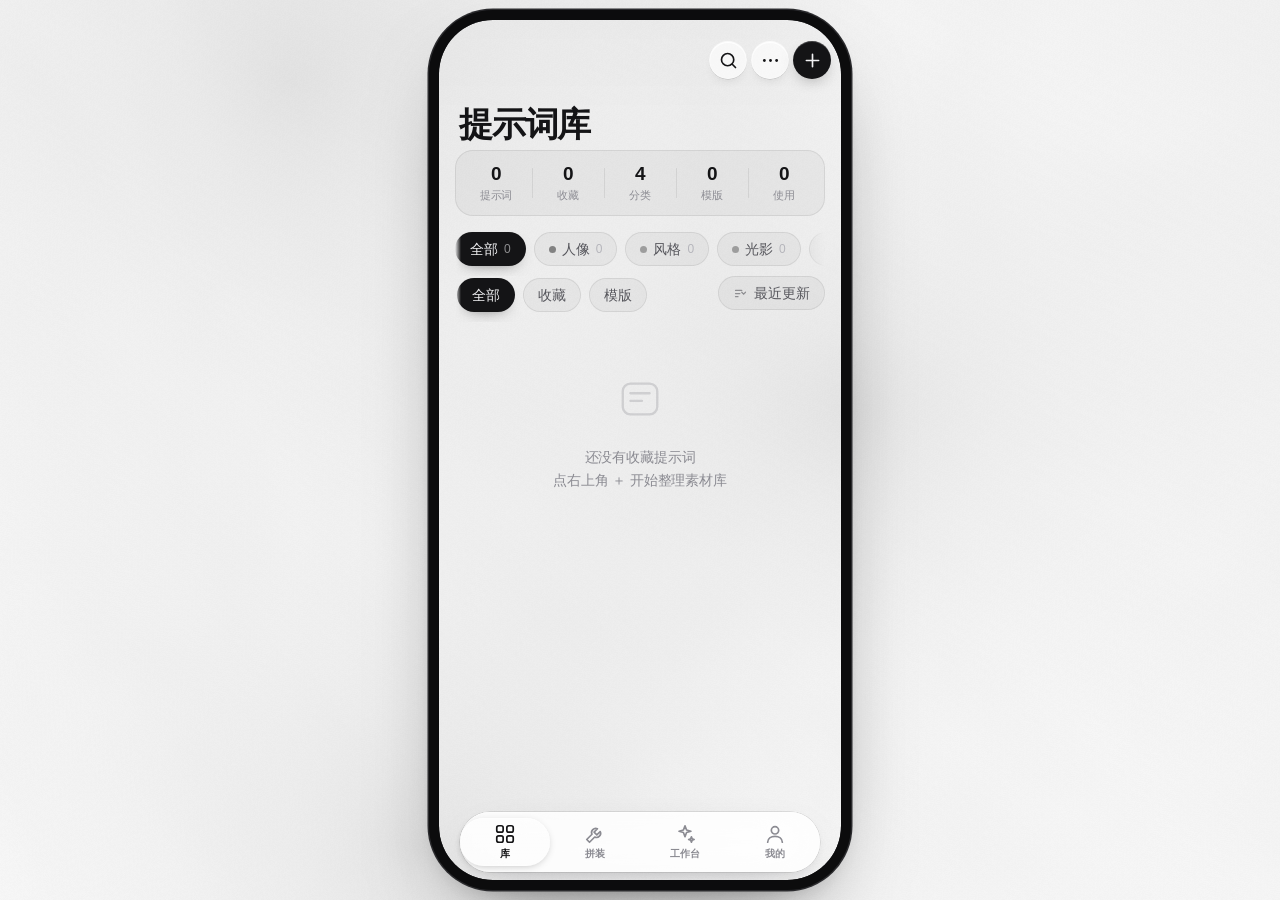
==== index.html @ c28fd34b "fix: Tab栏贴底(JS实测安全区定位)+消除底部空白带;SW改网络优先保证更新必达" ====
<!DOCTYPE html>
<html lang="zh-CN">
<head>
<meta charset="UTF-8">
<meta name="viewport" content="width=device-width, initial-scale=1.0, viewport-fit=cover, maximum-scale=1.0, user-scalable=no">
<meta name="apple-mobile-web-app-capable" content="yes">
<meta name="mobile-web-app-capable" content="yes">
<meta name="apple-mobile-web-app-status-bar-style" content="black-translucent">
<meta name="apple-mobile-web-app-title" content="提示词工作台">
<meta name="format-detection" content="telephone=no">
<meta name="theme-color" content="#f2f2f4" media="(prefers-color-scheme: light)">
<meta name="theme-color" content="#0a0a0b" media="(prefers-color-scheme: dark)">
<meta name="description" content="提示词收藏、拼装与 AI 分析工作台 · 本地离线可用">
<title>提示词工作台</title>
<link rel="manifest" href="manifest.webmanifest">
<link rel="stylesheet" href="styles.css?v=240">
<link rel="icon" href="assets/icon.svg" type="image/svg+xml">
<link rel="apple-touch-icon" href="assets/icon-180.png">
</head>
<body>

<!-- ===== WebGL 液态玻璃背景（失败则隐藏，露出 .bg-fallback） ===== -->
<canvas id="glbg" aria-hidden="true"></canvas>
<div class="bg-fallback" aria-hidden="true"></div>
<svg id="lg-defs" width="0" height="0" aria-hidden="true" style="position:absolute"></svg>

<!-- ===== 应用外壳 ===== -->
<div class="app-shell" id="appShell">

  <!-- 顶栏：沉浸式状态栏 + 紧凑标题 + 玻璃按钮 -->
  <header class="topbar" id="topbar">
    <div class="topbar-inner">
      <div class="compact-title" id="compactTitle">提示词库</div>
      <div class="topbar-actions">
        <button class="icon-btn glass" id="btnSearch" aria-label="搜索">
          <svg viewBox="0 0 24 24" fill="none" stroke="currentColor" stroke-linecap="round"><circle cx="11" cy="11" r="7"/><path d="m20 20-3.4-3.4"/></svg>
        </button>
        <button class="icon-btn glass" id="btnMore" aria-label="更多">
          <svg viewBox="0 0 24 24" fill="none" stroke="currentColor" stroke-linecap="round"><circle cx="5" cy="12" r="1.6" fill="currentColor" stroke="none"/><circle cx="12" cy="12" r="1.6" fill="currentColor" stroke="none"/><circle cx="19" cy="12" r="1.6" fill="currentColor" stroke="none"/></svg>
        </button>
        <button class="icon-btn filled" id="btnAdd" aria-label="记录提示词">
          <svg viewBox="0 0 24 24" fill="none" stroke="currentColor" stroke-width="2.2" stroke-linecap="round"><path d="M12 5v14M5 12h14"/></svg>
        </button>
      </div>
    </div>
  </header>
  <h1 class="big-title" id="bigTitle">提示词库</h1>

  <!-- 搜索条：点击放大镜后从右侧展开 -->
  <div class="searchbar" id="searchbar">
    <svg class="mag" viewBox="0 0 24 24" fill="none" stroke="currentColor" stroke-linecap="round"><circle cx="11" cy="11" r="7"/><path d="m20 20-3.4-3.4"/></svg>
    <input id="searchInput" type="search" placeholder="搜索标题、正文、标签" autocomplete="off" enterkeyhint="search">
    <button class="cancel" id="btnCancelSearch">取消</button>
  </div>

  <!-- 四页横向分页 -->
  <div class="pager" id="pager">

    <!-- ========== 1. 提示词库 ========== -->
    <section class="page" id="viewLibrary" data-tab="0">
      <div class="stats" id="statsRow"></div>
      <div class="series" id="catChips" style="margin-top:14px">
        <div class="hscroll" id="mobileCatBar"></div>
      </div>
      <div class="hscroll" id="tagBar"></div>
      <div class="toolbar" id="libToolbar">
        <div class="hscroll" id="filterChips" style="flex:1">
          <button class="chip on" data-filter="all" onclick="setFilter('all')">全部</button>
          <button class="chip" data-filter="fav" onclick="setFilter('fav')">收藏</button>
          <button class="chip" data-filter="tpl" onclick="setFilter('tpl')">模版</button>
        </div>
        <button class="chip sort-chip" id="sortBtn" aria-label="排序">
          <svg viewBox="0 0 24 24" width="15" height="15" fill="none" stroke="currentColor" stroke-width="2" stroke-linecap="round"><path d="M4 7h10M4 12h7M4 17h4"/><path d="m17 10 3 3 3-3" transform="translate(-3 0)"/></svg>
          <span id="sortLabel">最近更新</span>
        </button>
      </div>
      <div class="grid" id="cardGrid"></div>
      <div class="empty hidden" id="libraryEmpty">
        <div class="big">
          <svg width="46" height="46" viewBox="0 0 24 24" fill="none" stroke="currentColor" stroke-width="1.2" stroke-linecap="round"><rect x="3" y="4" width="18" height="16" rx="4"/><path d="M7 9h10M7 13h6"/></svg>
        </div>
        <p>还没有收藏提示词<br>点右上角 ＋ 开始整理素材库</p>
      </div>
    </section>

    <!-- ========== 2. 拼装器 ========== -->
    <section class="page" id="viewBuilder" data-tab="1">

      <!-- 人物 -->
      <div class="group" style="margin-top:2px">
        <div class="group-head">
          <h3>人物 / 主体</h3>
          <span class="bsec-hint">留空自动跳过</span>
        </div>
        <div class="group-body">
          <div class="field"><label>主体</label><input id="bSubject" placeholder="如：一位年轻女性"></div>
          <div class="field"><label>外貌 / 五官</label><input id="bAppear" placeholder="如：鹅蛋脸、杏眼、皮肤白皙、清冷气质"></div>
          <div class="field"><label>发型 / 妆容</label><input id="bHair" placeholder="如：黑色长发半挽、伪素颜妆、细闪眼影"></div>
          <div class="field" style="margin-bottom:0"><label>服装 / 配饰</label><input id="bCloth" placeholder="如：米白针织衫、细链项链、珍珠耳坠"></div>
        </div>
      </div>

      <!-- 动作 / 表情 -->
      <div class="group">
        <div class="group-head"><h3>动作 / 表情</h3></div>
        <div class="group-body">
          <div class="field"><label>动作 / 姿态</label><input id="bAction" placeholder="如：侧身回眸、手指轻触锁骨的半身姿态"></div>
          <div class="field" style="margin-bottom:0"><label>表情 / 眼神</label><input id="bExpr" placeholder="如：嘴角微扬、眼神平静看向镜头"></div>
        </div>
      </div>

      <!-- 场景 -->
      <div class="group">
        <div class="group-head"><h3>场景 / 背景</h3></div>
        <div class="group-body">
          <div class="field"><label>背景</label><input id="bBg" placeholder="如：虚化的落地窗、晨雾街道、纯色影棚"></div>
          <div class="field" style="margin-bottom:0"><label>环境元素 / 道具</label><input id="bProp" placeholder="如：窗边绿植、半透明纱帘、木质桌面"></div>
        </div>
      </div>

      <!-- 画面表现 -->
      <div class="group">
        <div class="group-head"><h3>画面表现</h3></div>
        <div class="group-body">
          <div class="field"><label>光影</label><input id="bLight" placeholder="如：窗边逆光、柔和侧光、硬光"></div>
          <div class="field"><label>色彩 / 色调</label><input id="bColor" placeholder="如：低饱和冷调、青绿柔粉、暖灰色系"></div>
          <div class="field"><label>质感 / 细节</label><input id="bTex" placeholder="如：皮肤纹理、发丝清晰、胶片颗粒"></div>
          <div class="field" style="margin-bottom:0"><label>氛围 / 情绪</label><input id="bMood" placeholder="如：清冷、安静、故事感"></div>
        </div>
      </div>

      <!-- 相机 -->
      <div class="group">
        <div class="group-head"><h3>镜头 / 构图</h3></div>
        <div class="group-body">
          <div class="field"><label>构图 / 视角</label><input id="bComp" placeholder="如：半身像、平视、中心构图、大面积留白"></div>
          <div class="field" style="margin-bottom:0"><label>镜头 / 参数</label><input id="bLens" placeholder="如：35mm、f/1.8、浅景深"></div>
        </div>
      </div>

      <!-- 风格与版本 -->
      <div class="group">
        <div class="group-head"><h3>风格 / 版本</h3></div>
        <div class="group-body">
          <div class="field"><label>风格 / 画风</label><input id="bStyle" placeholder="如：CCD 复古、胶片质感、韩系伪厚涂"></div>
          <div class="field"><label>生成模型 / 引擎</label><input id="bModel" placeholder="如：Midjourney v6、即梦、SDXL"></div>
          <div class="field"><label>画幅比例</label><input id="bRatio" placeholder="如：3:4、16:9、1:1"></div>
          <div class="field" style="margin-bottom:0"><label>负面提示词</label><textarea id="bNeg" rows="2" placeholder="如：模糊、畸变、多余手指、低画质"></textarea></div>
        </div>
      </div>

      <!-- 拼装结果 -->
      <div class="group">
        <div class="group-head">
          <h3>拼装结果</h3>
          <button class="btn sm" onclick="assemble()">拼装</button>
        </div>
        <div class="group-body builder-preview">
          <textarea id="bResult" readonly placeholder="填写上方模块后，点「拼装」生成完整提示词。"></textarea>
          <div class="builder-actions">
            <button class="btn primary" onclick="copyBuilder()">复制</button>
            <button class="btn" onclick="translateBuilder()">翻译</button>
            <button class="btn" onclick="saveBuilderToLib()">存入库</button>
            <button class="btn ghost" onclick="clearBuilder()">清空</button>
          </div>
          <div class="builder-trans-out hidden" id="bTransOut">
            <div class="bt-head">
              <span id="bTransLabel">译文</span>
              <button class="btn sm" onclick="copyBuilderTrans()">复制译文</button>
            </div>
            <div class="bt-body" id="bTransText"></div>
          </div>
        </div>
      </div>
    </section>

    <!-- ========== 3. AI 工作台 ========== -->
    <section class="page" id="viewWorkbench" data-tab="2">
      <div class="group" style="margin-top:2px">
        <div class="group-head">
          <h3>学习对象</h3>
          <span class="model-pill" id="wbModelPill" onclick="switchView('profile')"></span>
        </div>
        <div class="group-body">
          <div class="field"><label>按分类选取</label><div class="pick-list" id="wbCatPick"></div></div>
          <div class="field" style="margin-bottom:0"><label>或逐条勾选提示词</label><div class="pick-list" id="wbPromptPick"></div></div>
        </div>
      </div>

      <div class="group">
        <div class="group-head"><div class="segmented" id="taskSeg" style="flex:1"></div></div>
        <div class="group-body">
          <div class="radio-row" id="taskRadios" style="display:none">
            <label><input type="radio" name="taskType" value="summary" checked onchange="onTaskChange()"> 总结模版：提炼可复用结构与占位符</label>
            <label><input type="radio" name="taskType" value="advice" onchange="onTaskChange()"> 写作建议：归纳写法规律与踩坑点</label>
            <label><input type="radio" name="taskType" value="optimize" onchange="onTaskChange()"> 单条优化：润色并给出增强版本</label>
            <label><input type="radio" name="taskType" value="review" onchange="onTaskChange()"> 质检打分：要素完整性评估与改进点</label>
            <label><input type="radio" name="taskType" value="variants" onchange="onTaskChange()"> 扩写变体：生成多个不同角度版本</label>
            <label><input type="radio" name="taskType" value="reverse" onchange="onTaskChange()"> 图片反推：由案例图反推提示词</label>
            <label><input type="radio" name="taskType" value="free" onchange="onTaskChange()"> 自由问答：针对所选素材提问</label>
          </div>
          <div class="field" id="taskDesc" style="font-size:13px;color:var(--ink-3);margin:0 0 12px">提炼共性结构，给出带占位符的模版范例</div>
          <div class="field hidden" id="varCountField">
            <label>变体数量</label>
            <select id="varCount"><option value="3">3 个</option><option value="5" selected>5 个</option><option value="8">8 个</option></select>
          </div>
          <div class="field hidden" id="reverseField">
            <label>上传案例图（需模型支持视觉）</label>
            <div class="upload-box" id="reverseBox" onclick="document.getElementById('reverseImg').click()">点击上传图片<div id="reversePreview"></div></div>
            <input type="file" id="reverseImg" accept="image/*" class="hidden" onchange="onReversePicked(event)">
          </div>
          <div class="field hidden" id="freeQField">
            <label>我的问题</label>
            <textarea id="freeQuestion" placeholder="例如：这类人像提示词怎样写光影更有层次？"></textarea>
          </div>
          <button class="btn primary block" onclick="runWorkbench()">让 AI 分析整理</button>
          <button class="btn ghost block" style="margin-top:6px;height:40px" onclick="resetConversation()">清空对话，开启新任务</button>
        </div>
      </div>

      <div class="group">
        <div class="group-head">
          <h3>分析结果</h3>
          <button class="btn sm hidden" id="btnCopyResult" onclick="copyResult()">复制</button>
          <button class="btn sm hidden" id="btnSaveTpl" onclick="saveAsTemplate()">存为模版</button>
        </div>
        <div class="group-body">
          <div class="result-body" id="wbResult">
            <p style="color:var(--ink-3);margin:0">在上方选取分类或提示词，然后点「让 AI 分析整理」。<br><br>模型接入配置在「我的」页面管理。</p>
          </div>
          <div class="followup hidden" id="followupBox">
            <textarea id="followupInput" placeholder="基于本次结果继续追问…" rows="1"></textarea>
            <button class="btn primary" onclick="sendFollowup()">发送</button>
          </div>
        </div>
      </div>

      <div class="group">
        <div class="group-head"><h3>历史记录</h3></div>
        <div class="group-body">
          <div id="historyList"></div>
          <div class="empty hidden" id="historyEmpty" style="padding:20px"><p>暂无 AI 分析记录</p></div>
        </div>
      </div>
    </section>

    <!-- ========== 4. 我的 ========== -->
    <section class="page" id="viewProfile" data-tab="3">
      <div class="profile-hero">
        <button class="hero-avatar" id="heroAvatar" onclick="openProfileEdit()" title="编辑昵称头像">🎨</button>
        <div class="hero-info">
          <div class="hero-name" id="heroName">我的相册</div>
          <div class="hero-sub" id="heroSub">还没有作品集，上传第一张满意的好图吧</div>
          <div class="storage-bar">
            <div class="bar"><div class="ls" id="barLs" style="width:0%"></div><div class="imgs" id="barImgs" style="width:0%"></div></div>
            <div class="meta" id="storageMeta"></div>
          </div>
        </div>
      </div>

      <div class="group">
        <div class="group-head">
          <h3>我的相册</h3>
          <button class="btn sm" onclick="openGroupModal()">分组</button>
          <button class="btn sm primary" onclick="openGalleryEdit()">上传</button>
        </div>
        <div class="group-body">
          <div class="hscroll" id="groupBar"></div>
          <div class="album-grid" id="albumGrid"></div>
          <div class="empty hidden" id="albumEmpty" style="padding:28px 12px">
            <p>相册还是空的，把自己生成的满意作品收进来</p>
          </div>
        </div>
      </div>

      <div class="group">
        <div class="list-row" style="box-shadow:none">
          <span class="ico"><svg viewBox="0 0 24 24" fill="none" stroke="currentColor" stroke-width="1.9" stroke-linecap="round"><path d="M12 3l1.7 4.6L18.5 9l-4.8 1.4L12 15l-1.7-4.6L5.5 9l4.8-1.4L12 3z"/></svg></span>
          <span class="label">模型接入</span>
          <button class="btn sm primary" onclick="openModelModal()">新增</button>
        </div>
        <div class="group-body" style="padding-top:0"><div id="modelList"></div></div>
      </div>

      <div class="group">
        <div class="group-head"><h3>数据管理</h3></div>
        <div style="padding-bottom:4px">
          <button class="list-row" onclick="openExportModal()"><span class="ico"><svg viewBox="0 0 24 24" fill="none" stroke="currentColor" stroke-width="1.9" stroke-linecap="round" stroke-linejoin="round"><path d="M12 3v12m0 0 4-4m-4 4-4-4"/><path d="M4 17v2a2 2 0 0 0 2 2h12a2 2 0 0 0 2-2v-2"/></svg></span><span class="label">导出分类合集<span class="sub">Markdown / 纯文本</span></span><span class="chev">›</span></button>
          <button class="list-row" onclick="exportJSON()"><span class="ico"><svg viewBox="0 0 24 24" fill="none" stroke="currentColor" stroke-width="1.9" stroke-linecap="round" stroke-linejoin="round"><path d="M5 4h14a1 1 0 0 1 1 1v14a1 1 0 0 1-1 1H5a1 1 0 0 1-1-1V5a1 1 0 0 1 1-1z"/><path d="M8 9h8M8 13h8M8 17h4"/></svg></span><span class="label">导出 JSON 备份<span class="sub">含相册图片，可跨设备恢复</span></span><span class="chev">›</span></button>
          <button class="list-row" onclick="document.getElementById('importFile').click()"><span class="ico"><svg viewBox="0 0 24 24" fill="none" stroke="currentColor" stroke-width="1.9" stroke-linecap="round" stroke-linejoin="round"><path d="M12 21V9m0 0 4 4m-4-4-4 4"/><path d="M4 7V5a2 2 0 0 1 2-2h12a2 2 0 0 1 2 2v2"/></svg></span><span class="label">导入备份<span class="sub">会覆盖当前数据</span></span><span class="chev">›</span></button>
          <input type="file" id="importFile" accept=".json" class="hidden" onchange="importJSON(event)">
          <button class="list-row danger" onclick="clearAll()"><span class="ico"><svg viewBox="0 0 24 24" fill="none" stroke="currentColor" stroke-width="1.9" stroke-linecap="round" stroke-linejoin="round"><path d="M4 7h16M9 7V4h6v3M6 7l1 13h10l1-13"/></svg></span><span class="label">清空全部数据</span><span class="chev">›</span></button>
        </div>
      </div>

      <div class="group">
        <div class="group-head"><h3>分类与标签</h3></div>
        <div style="padding-bottom:4px">
          <button class="list-row" onclick="openCatModal()"><span class="ico">＋</span><span class="label">新建分类</span><span class="chev">›</span></button>
          <button class="list-row" onclick="editActiveCat()"><span class="ico">✎</span><span class="label">管理当前分类<span class="sub" id="activeCatHint"></span></span><span class="chev">›</span></button>
        </div>
      </div>

      <div class="group">
        <div class="group-head"><h3>关于</h3></div>
        <div class="group-body">
          <p style="font-size:13.5px;color:var(--ink-2);margin:0 0 4px">提示词收藏与学习工作台 · 离线单页应用</p>
          <p style="font-size:12.5px;color:var(--ink-3);margin:0">所有提示词、相册图片与 API Key 仅保存在本机浏览器中，不会上传到其他服务器。换设备请先导出 JSON 备份。</p>
        </div>
      </div>
      <div id="verLine" style="text-align:center;font-size:11.5px;color:var(--ink-4);padding:6px 0 4px">版本 2.4.0 · Liquid Glass</div>
    </section>
  </div>

  <!-- ===== 液态玻璃 Tab（可拖动滑块 + 内容横滑联动） ===== -->
  <nav class="tabdock" id="tabdock" aria-label="主导航">
    <div class="tabpill" id="tabpill"></div>
    <button class="tab-item on" data-tab="0" aria-label="提示词库">
      <svg viewBox="0 0 24 24" fill="none" stroke="currentColor" stroke-linecap="round" stroke-linejoin="round"><rect x="3" y="3" width="7" height="7" rx="2.2"/><rect x="14" y="3" width="7" height="7" rx="2.2"/><rect x="3" y="14" width="7" height="7" rx="2.2"/><rect x="14" y="14" width="7" height="7" rx="2.2"/></svg>
      <span>库</span>
    </button>
    <button class="tab-item" data-tab="1" aria-label="拼装器">
      <svg viewBox="0 0 24 24" fill="none" stroke="currentColor" stroke-linecap="round" stroke-linejoin="round"><path d="M14.7 6.3a4.5 4.5 0 0 0-6 6L3 18l3 3 5.7-5.7a4.5 4.5 0 0 0 6-6L14 13l-3-3 3.7-3.7z"/></svg>
      <span>拼装</span>
    </button>
    <button class="tab-item" data-tab="2" aria-label="AI 工作台">
      <svg viewBox="0 0 24 24" fill="none" stroke="currentColor" stroke-linecap="round" stroke-linejoin="round"><path d="M12 3l1.7 4.6L18.5 9l-4.8 1.4L12 15l-1.7-4.6L5.5 9l4.8-1.4L12 3z"/><path d="M19 15l.8 2.2L22 18l-2.2.8L19 21l-.8-2.2L16 18l2.2-.8L19 15z"/></svg>
      <span>工作台</span>
    </button>
    <button class="tab-item" data-tab="3" aria-label="我的">
      <svg viewBox="0 0 24 24" fill="none" stroke="currentColor" stroke-linecap="round" stroke-linejoin="round"><circle cx="12" cy="8" r="4"/><path d="M4 21c0-4 3.6-6.5 8-6.5s8 2.5 8 6.5"/></svg>
      <span>我的</span>
    </button>
  </nav>
</div>

<!-- ===== 弹层：更多 ===== -->
<div class="mask hidden" id="moreMask" onclick="if(event.target===this)closeMoreSheet()">
  <div class="actionsheet">
    <div class="as-group">
      <div class="as-head"><div class="t">更多操作</div></div>
      <button class="as-item" onclick="closeMoreSheet();openCatModal()"><span class="ico">＋</span>新建分类</button>
      <button class="as-item" onclick="closeMoreSheet();openExportModal()"><span class="ico">↓</span>导出分类合集</button>
      <button class="as-item" onclick="closeMoreSheet();exportJSON()"><span class="ico">⇩</span>导出 JSON 备份</button>
      <button class="as-item" onclick="closeMoreSheet();document.getElementById('importFile').click()"><span class="ico">⇧</span>导入备份</button>
      <button class="as-item danger" onclick="closeMoreSheet();clearAll()"><span class="ico">⌫</span>清空全部数据</button>
    </div>
    <button class="as-cancel" onclick="closeMoreSheet()">取消</button>
  </div>
</div>

<!-- ===== 弹层：长按卡片操作面板 ===== -->
<div class="mask hidden" id="actionMask" onclick="if(event.target===this)closeActionSheet()">
  <div class="actionsheet" id="actionSheet"></div>
</div>

<!-- ===== 弹层：提示词详情（独立面板，可滚动、顶部留白） ===== -->
<div class="mask hidden detail-mask" id="detailMask" onclick="if(event.target===this)closeDetail()">
  <div class="detail-sheet" id="detailSheet" role="dialog" aria-modal="true"></div>
</div>

<!-- ===== 图集查看器（左右滑动） ===== -->
<div class="viewer hidden" id="viewer" role="dialog" aria-modal="true">
  <div class="viewer-top">
    <button class="viewer-btn" onclick="closeViewer()" aria-label="关闭">✕</button>
    <div class="viewer-title" id="viewerTitle"></div>
    <div class="viewer-count" id="viewerCount"></div>
  </div>
  <div class="viewer-track" id="viewerTrack"></div>
  <div class="viewer-dots" id="viewerDots"></div>
  <div class="viewer-caption" id="viewerCaption"></div>
</div>

<!-- ===== 弹层：排序 ===== -->
<div class="mask hidden" id="sortMask" onclick="if(event.target===this)closeSortSheet()">
  <div class="actionsheet">
    <div class="as-group" id="sortOptions">
      <div class="as-head"><div class="t">排序方式</div></div>
      <button class="as-item" data-sort="updated" onclick="chooseSort('updated')">最近更新</button>
      <button class="as-item" data-sort="used" onclick="chooseSort('used')">最近使用</button>
      <button class="as-item" data-sort="level" onclick="chooseSort('level')">掌握程度</button>
      <button class="as-item" data-sort="title" onclick="chooseSort('title')">标题</button>
    </div>
    <button class="as-cancel" onclick="closeSortSheet()">取消</button>
  </div>
</div>

<!-- ===== 弹层：编辑提示词 ===== -->
<div class="mask hidden" id="editMask">
  <div class="modal">
    <div class="modal-grabber" data-drag="editMask"><i></i></div>
    <div class="modal-head"><h3 id="editModalTitle">记录提示词</h3><button class="icon-btn" onclick="closeEdit()" aria-label="关闭"><svg viewBox="0 0 24 24" fill="none" stroke="currentColor" stroke-linecap="round"><path d="M6 6l12 12M18 6 6 18"/></svg></button></div>
    <div class="modal-body">
      <div class="form-grid">
        <div class="field full"><label>标题 *</label><input id="fTitle" placeholder="例如：CCD 冷感人像 · 窗边逆光"></div>
        <div class="field full"><label>所属分类</label><select id="fCategory"></select></div>
        <div class="field full"><label>标签（回车添加）</label>
          <div class="tag-input-wrap" id="tagWrap"><input id="tagInput" placeholder="如：人像、逆光、复古" onkeydown="onTagKey(event)"></div>
        </div>
        <div class="field full"><label>提示词正文 *（可用 {主体}、{风格} 占位符做模版）</label>
          <textarea id="fText" rows="6"></textarea>
        </div>
        <div class="field full"><label>负面提示词</label><textarea id="fNegative" rows="2" placeholder="不希望出现的元素：模糊、畸变、低画质…"></textarea></div>
        <div class="field"><label>画幅 / 比例</label><input id="fRatio" placeholder="如 3:4、16:9"></div>
        <div class="field"><label>生成模型</label><input id="fGenModel" placeholder="如 Midjourney、即梦"></div>
      </div>
      <div class="field full"><label>Seed</label><input id="fSeed" placeholder="可选"></div>
      <div class="field"><label>掌握程度：<span id="levelVal">3</span> 星</label>
        <select id="fLevel" onchange="document.getElementById('levelVal').textContent=this.value">
          <option value="1">1 · 刚收藏</option><option value="2">2 · 试过一次</option>
          <option value="3" selected>3 · 常用</option><option value="4">4 · 熟练</option><option value="5">5 · 已吃透</option>
        </select>
      </div>
      <div class="field"><label>案例图片（可多张，自动压缩存本机）</label>
        <div class="img-picker" id="imgPicker">
          <button class="img-add" onclick="document.getElementById('imgInput').click()">＋<span>上传</span></button>
          <input type="file" id="imgInput" accept="image/*" multiple class="hidden" onchange="onImagesPicked(event)">
        </div>
      </div>
      <div class="field"><label>备注 / 使用心得</label><textarea id="fNote" rows="3"></textarea></div>
      <div class="check-row"><input type="checkbox" id="fFavorite"><label for="fFavorite">加入收藏</label></div>
      <div class="check-row"><input type="checkbox" id="fPinned"><label for="fPinned">置顶展示</label></div>
    </div>
    <div class="modal-foot">
      <button class="btn ghost" onclick="closeEdit()">取消</button>
      <button class="btn primary" onclick="savePrompt()">保存</button>
    </div>
  </div>
</div>

<!-- ===== 弹层：分类 ===== -->
<div class="mask hidden" id="catMask">
  <div class="modal" style="max-width:460px">
    <div class="modal-grabber" data-drag="catMask"><i></i></div>
    <div class="modal-head"><h3 id="catModalTitle">新分类</h3><button class="icon-btn" onclick="closeCat()" aria-label="关闭"><svg viewBox="0 0 24 24" fill="none" stroke="currentColor" stroke-linecap="round"><path d="M6 6l12 12M18 6 6 18"/></svg></button></div>
    <div class="modal-body">
      <div class="field"><label>分类名称</label><input id="catName" placeholder="人像 / 风格 / 光影 / 构图…"></div>
      <div class="field" style="margin-bottom:0"><label>标记灰阶</label><div class="color-row" id="colorRow"></div></div>
    </div>
    <div class="modal-foot">
      <button class="btn danger hidden" id="catDeleteBtn" onclick="deleteCat()">删除</button>
      <div class="grow"></div>
      <button class="btn ghost" onclick="closeCat()">取消</button>
      <button class="btn primary" onclick="saveCat()">保存</button>
    </div>
  </div>
</div>

<!-- ===== 弹层：套用模版 ===== -->
<div class="mask hidden" id="applyMask">
  <div class="modal" style="max-width:560px">
    <div class="modal-grabber" data-drag="applyMask"><i></i></div>
    <div class="modal-head"><h3>套用模版</h3><button class="icon-btn" onclick="closeApply()" aria-label="关闭"><svg viewBox="0 0 24 24" fill="none" stroke="currentColor" stroke-linecap="round"><path d="M6 6l12 12M18 6 6 18"/></svg></button></div>
    <div class="modal-body">
      <div class="var-form" id="applyVars"></div>
      <div class="field" style="margin-bottom:0"><label>生成的成品提示词</label>
        <textarea id="applyResult" rows="6" readonly></textarea>
      </div>
    </div>
    <div class="modal-foot">
      <button class="btn ghost" onclick="copyApplyResult()">复制</button>
      <button class="btn primary" onclick="closeApply()">完成</button>
    </div>
    <label class="check-row" style="padding:0 20px 14px;font-size:13px;color:var(--ink-3)"><input type="checkbox" id="applyMarkUsed" checked> 记一次使用</label>
  </div>
</div>

<!-- ===== 弹层：版本历史 ===== -->
<div class="mask hidden" id="versionMask">
  <div class="modal">
    <div class="modal-grabber" data-drag="versionMask"><i></i></div>
    <div class="modal-head"><h3>版本历史</h3><button class="icon-btn" onclick="closeVersion()" aria-label="关闭"><svg viewBox="0 0 24 24" fill="none" stroke="currentColor" stroke-linecap="round"><path d="M6 6l12 12M18 6 6 18"/></svg></button></div>
    <div class="modal-body" id="versionList"></div>
    <div class="modal-foot">
      <button class="btn danger" onclick="clearVersions()">清空全部版本</button>
      <div class="grow"></div>
      <button class="btn primary" onclick="closeVersion()">完成</button>
    </div>
  </div>
</div>

<!-- ===== 弹层：翻译 ===== -->
<div class="mask hidden" id="transMask">
  <div class="modal" style="max-width:560px">
    <div class="modal-grabber" data-drag="transMask"><i></i></div>
    <div class="modal-head"><h3>中英互译</h3><button class="icon-btn" onclick="closeTrans()" aria-label="关闭"><svg viewBox="0 0 24 24" fill="none" stroke="currentColor" stroke-linecap="round"><path d="M6 6l12 12M18 6 6 18"/></svg></button></div>
    <div class="modal-body">
      <div class="field"><label>原文</label><div class="translate-out" id="transSource"></div></div>
      <div class="field" style="margin-bottom:0"><label>译文</label><div class="translate-out" id="transResult">翻译中…</div></div>
    </div>
    <div class="modal-foot">
      <button class="btn ghost" onclick="copyTrans()">复制译文</button>
      <button class="btn primary" onclick="replaceByTrans()">用译文替换正文</button>
    </div>
  </div>
</div>

<!-- ===== 弹层：导出合集 ===== -->
<div class="mask hidden" id="exportMask">
  <div class="modal" style="max-width:480px">
    <div class="modal-grabber" data-drag="exportMask"><i></i></div>
    <div class="modal-head"><h3>导出分类合集</h3><button class="icon-btn" onclick="closeExport()" aria-label="关闭"><svg viewBox="0 0 24 24" fill="none" stroke="currentColor" stroke-linecap="round"><path d="M6 6l12 12M18 6 6 18"/></svg></button></div>
    <div class="modal-body">
      <div class="field"><label>导出范围</label><select id="exportScope"></select></div>
      <div class="field" style="margin-bottom:0"><label>文件格式</label>
        <select id="exportFormat"><option value="md">Markdown（.md，带字段排版）</option><option value="txt">纯文本（.txt，仅正文）</option></select>
      </div>
    </div>
    <div class="modal-foot">
      <button class="btn ghost" onclick="closeExport()">取消</button>
      <button class="btn primary" onclick="doExport()">导出文件</button>
    </div>
  </div>
</div>

<!-- ===== 弹层：图集编辑 ===== -->
<div class="mask hidden" id="galleryMask">
  <div class="modal">
    <div class="modal-grabber" data-drag="galleryMask"><i></i></div>
    <div class="modal-head"><h3 id="galleryModalTitle">上传好图</h3><button class="icon-btn" onclick="closeGalleryEdit()" aria-label="关闭"><svg viewBox="0 0 24 24" fill="none" stroke="currentColor" stroke-linecap="round"><path d="M6 6l12 12M18 6 6 18"/></svg></button></div>
    <div class="modal-body">
      <div class="form-grid">
        <div class="field full"><label>标题 *</label><input id="gTitle" placeholder="如：窗边逆光人像 · 成片"></div>
        <div class="field full"><label>所属分组</label><select id="gGroup"></select></div>
        <div class="field full"><label>关联提示词（可选）</label><select id="gPrompt" onchange="refreshLinkedPrompt()"></select></div>
        <div class="field full hidden" id="gPromptLink">
          <div class="translate-out" style="display:flex;align-items:center;gap:10px;padding:10px 14px">
            <span style="flex:1;min-width:0;overflow:hidden;text-overflow:ellipsis;white-space:nowrap" id="gPromptLinkTitle"></span>
            <button class="btn sm" onclick="copyLinkedPrompt()">复制</button>
          </div>
        </div>
        <div class="field full"><label>图集图片（可多张，自动压缩存本机）</label>
          <div class="img-picker" id="gImgPicker">
            <button class="img-add" onclick="document.getElementById('gImgInput').click()">＋<span>上传</span></button>
            <input type="file" id="gImgInput" accept="image/*" multiple class="hidden" onchange="onGalleryImagesPicked(event)">
          </div>
        </div>
        <div class="field full"><label>备注 / 心得</label><textarea id="gNote" rows="3" placeholder="这组图的效果、参数或可复用的要点"></textarea></div>
        <div class="field full" style="margin-bottom:0"><label>标签（回车添加）</label>
          <div class="tag-input-wrap" id="gTagWrap"><input id="gTagInput" placeholder="如：人像、成片、逆光" onkeydown="onGalleryTagKey(event)"></div>
        </div>
      </div>
    </div>
    <div class="modal-foot">
      <button class="btn danger hidden" id="gDeleteBtn" onclick="deleteGallery()">删除</button>
      <div class="grow"></div>
      <button class="btn" id="gReverseBtn" onclick="reverseFromGallery()">反推</button>
      <button class="btn primary" onclick="saveGallery()">保存</button>
    </div>
  </div>
</div>

<!-- ===== 弹层：分组管理 ===== -->
<div class="mask hidden" id="groupMask">
  <div class="modal" style="max-width:480px">
    <div class="modal-grabber" data-drag="groupMask"><i></i></div>
    <div class="modal-head"><h3 id="groupModalTitle">相册分组</h3><button class="icon-btn" onclick="closeGroupModal()" aria-label="关闭"><svg viewBox="0 0 24 24" fill="none" stroke="currentColor" stroke-linecap="round"><path d="M6 6l12 12M18 6 6 18"/></svg></button></div>
    <div class="modal-body">
      <div id="groupList"></div>
      <div class="field" style="margin-top:16px"><label>分组名称</label><input id="groupName" placeholder="如：人像成片、风格测试"></div>
      <div class="field"><label>图标</label><div class="icon-row" id="groupIconRow"></div></div>
      <div class="field" style="margin-bottom:0"><label>灰阶</label><div class="color-row" id="groupColorRow"></div></div>
    </div>
    <div class="modal-foot">
      <button class="btn danger hidden" id="groupDeleteBtn" onclick="deleteGroup()">删除</button>
      <div class="grow"></div>
      <button class="btn ghost" onclick="closeGroupModal()">取消</button>
      <button class="btn primary" onclick="saveGroup()">保存</button>
    </div>
  </div>
</div>

<!-- ===== 弹层：模型配置 ===== -->
<div class="mask hidden" id="modelMask">
  <div class="modal" style="max-width:520px">
    <div class="modal-grabber" data-drag="modelMask"><i></i></div>
    <div class="modal-head"><h3 id="modelModalTitle">模型配置</h3><button class="icon-btn" onclick="closeModelModal()" aria-label="关闭"><svg viewBox="0 0 24 24" fill="none" stroke="currentColor" stroke-linecap="round"><path d="M6 6l12 12M18 6 6 18"/></svg></button></div>
    <div class="modal-body">
      <div class="field"><label>配置名称</label><input id="mName" placeholder="如：DeepSeek 日常 / Gemini 视觉"></div>
      <div class="field"><label>协议类型</label>
        <select id="mProvider" onchange="onModelProviderChange()">
          <option value="openai">OpenAI 兼容（OpenAI / DeepSeek / Kimi / 通义）</option>
          <option value="gemini">Google Gemini</option>
        </select>
      </div>
      <div class="field"><label>接口地址 Base URL</label><input id="mBaseUrl"></div>
      <div class="field"><label>API Key</label><input id="mApiKey" type="password" placeholder="sk-…"></div>
      <div class="field"><label>模型名称</label><input id="mModel" placeholder="gpt-4o-mini / deepseek-chat / gemini-1.5-flash"></div>
      <div class="field" style="margin-bottom:0"><label>温度：<span id="mTempVal">0.7</span></label>
        <input id="mTemp" type="range" min="0" max="1" step="0.1" value="0.7" oninput="document.getElementById('mTempVal').textContent=this.value">
      </div>
    </div>
    <div class="modal-foot">
      <button class="btn ghost" onclick="closeModelModal()">取消</button>
      <button class="btn primary" onclick="saveModelConfig()">保存配置</button>
    </div>
  </div>
</div>

<!-- ===== 弹层：个人资料 ===== -->
<div class="mask hidden" id="profileMask">
  <div class="modal" style="max-width:420px">
    <div class="modal-grabber" data-drag="profileMask"><i></i></div>
    <div class="modal-head"><h3>编辑资料</h3><button class="icon-btn" onclick="closeProfileEdit()" aria-label="关闭"><svg viewBox="0 0 24 24" fill="none" stroke="currentColor" stroke-linecap="round"><path d="M6 6l12 12M18 6 6 18"/></svg></button></div>
    <div class="modal-body">
      <div class="field"><label>昵称</label><input id="pName" placeholder="给自己的相册起个名字"></div>
      <div class="field" style="margin-bottom:0"><label>头像图标</label><div class="icon-row" id="pAvatarRow"></div></div>
    </div>
    <div class="modal-foot">
      <button class="btn ghost" onclick="closeProfileEdit()">取消</button>
      <button class="btn primary" onclick="saveProfile()">保存</button>
    </div>
  </div>
</div>

<div class="lightbox hidden" id="lightbox" onclick="this.classList.add('hidden')"><img id="lightboxImg" alt=""></div>
<div class="toast" id="toast" role="status" aria-live="polite"></div>

<script src="app.js?v=240"></script>
</body>
</html>
---- styles.css ----
/* ==========================================================================
 *  提示词工作台 · iOS 26/27 液态玻璃主题（黑白灰 / 零彩色）
 *  -------------------------------------------------------------------------
 *  分层：1.令牌  2.基础  3.外壳(沉浸状态栏/大标题/滚动顶边模糊)
 *        4.液态玻璃 Tab  5.分隔横滑  6.卡片与列表  7.表单与弹层
 *        8.微动效  9.暗色/无障碍
 *  参考：iOS 27 对 Liquid Glass 的调校（更有效地扩散背后内容、加深边缘、
 *        更亮的镜面高光、滚动时顶栏统一出现模糊带），见
 *        https://www.macrumors.com/2026/06/10/how-liquid-glass-is-changing-in-ios-27/
 *        动效手感参考 taste-skill/assets/motion/motion.css（上浮 2px、按压 1.5%）
 * ========================================================================== */

/* ===================== 1. 设计令牌 ===================== */
:root {
  color-scheme: light dark;

  /* 灰阶（OKLCH 近似，纯中性不偏色） */
  --g0: #ffffff;
  --g1: #f7f7f8;
  --g2: #efeff1;
  --g3: #e3e3e6;
  --g4: #cfcfd4;
  --g5: #a9a9ae;
  --g6: #85858a;
  --g7: #5f5f64;
  --g8: #3b3b3f;
  --g9: #242427;
  --g10: #141416;
  --g11: #0a0a0b;

  /* 语义 */
  --bg: #f2f2f4;
  --bg-elev: #ffffff;
  --ink: #141416;
  --ink-2: #55555b;
  --ink-3: #8b8b92;
  --ink-4: #b4b4ba;
  --sep: rgba(0, 0, 0, .08);
  --sep-strong: rgba(0, 0, 0, .14);
  --fill-1: rgba(0, 0, 0, .035);
  --fill-2: rgba(0, 0, 0, .065);
  --fill-3: rgba(0, 0, 0, .11);

  /* 玻璃 */
  --glass-tint: rgba(255, 255, 255, .58);
  --glass-tint-strong: rgba(255, 255, 255, .76);
  --glass-blur: 28px;
  --glass-sat: 175%;
  --glass-rim: rgba(255, 255, 255, .95);
  --glass-edge: rgba(255, 255, 255, .22);
  --glass-shadow: 0 18px 50px -20px rgba(20, 20, 30, .32), 0 4px 14px -6px rgba(20, 20, 30, .16);
  --glass-darkline: rgba(0, 0, 0, .18);

  /* 圆角（iPhone 16 Pro 屏幕为 62pt 圆角，控件对齐 12/18/26/34 档） */
  --r-xs: 10px;
  --r-sm: 14px;
  --r-md: 18px;
  --r-lg: 26px;
  --r-xl: 34px;
  --r-pill: 999px;

  /* 间距 */
  --sp-1: 4px;
  --sp-2: 8px;
  --sp-3: 12px;
  --sp-4: 16px;
  --sp-5: 20px;
  --sp-6: 24px;
  --sp-8: 32px;

  /* 动效（参考 motion.css 的 ease / press） */
  --ease-out: cubic-bezier(.22, .61, .36, 1);
  --ease-spring: cubic-bezier(.32, .72, 0, 1);
  --ease-ios: cubic-bezier(.4, 0, .2, 1);
  --dur-press: 90ms;
  --dur-fast: 180ms;
  --dur-mid: 320ms;
  --dur-slow: 460ms;

  /* 安全区 */
  --safe-t: env(safe-area-inset-top, 0px);
  --safe-b: env(safe-area-inset-bottom, 0px);
  --safe-l: env(safe-area-inset-left, 0px);
  --safe-r: env(safe-area-inset-right, 0px);

  --titlebar-h: 52px;
  --tabbar-h: 60px;
  --content-pad: 16px;

  --font: -apple-system, BlinkMacSystemFont, "SF Pro Text", "SF Pro Display",
    "PingFang SC", "Helvetica Neue", "Microsoft YaHei", sans-serif;
  --font-num: ui-rounded, "SF Pro Rounded", -apple-system, "PingFang SC", sans-serif;

  /* 由 JS 写入：滚动进度 0~1 */
  --scroll: 0;
}

/* 暗色 */
@media (prefers-color-scheme: dark) {
  :root {
    --bg: #0a0a0b;
    --bg-elev: #1a1a1c;
    --ink: #f4f4f6;
    --ink-2: #b6b6bd;
    --ink-3: #82828a;
    --ink-4: #5a5a61;
    --sep: rgba(255, 255, 255, .09);
    --sep-strong: rgba(255, 255, 255, .16);
    --fill-1: rgba(255, 255, 255, .045);
    --fill-2: rgba(255, 255, 255, .08);
    --fill-3: rgba(255, 255, 255, .14);

    --glass-tint: rgba(22, 22, 24, .52);
    --glass-tint-strong: rgba(22, 22, 24, .72);
    --glass-rim: rgba(255, 255, 255, .5);
    --glass-edge: rgba(255, 255, 255, .06);
    --glass-shadow: 0 22px 60px -24px rgba(0, 0, 0, .95), 0 6px 18px -8px rgba(0, 0, 0, .8);
    --glass-darkline: rgba(0, 0, 0, .6);
  }
}

/* ===================== 2. 基础 ===================== */
*, *::before, *::after { box-sizing: border-box; }
html, body { height: 100%; }
html {
  -webkit-text-size-adjust: 100%;
  text-size-adjust: 100%;
}
body {
  margin: 0;
  font-family: var(--font);
  font-size: 15px;
  line-height: 1.5;
  letter-spacing: -.01em;
  color: var(--ink);
  background: var(--bg);
  -webkit-font-smoothing: antialiased;
  -moz-osx-font-smoothing: grayscale;
  overscroll-behavior-y: none;
  -webkit-tap-highlight-color: transparent;
  text-rendering: optimizeLegibility;
}
button, input, select, textarea { font: inherit; color: inherit; }
button { background: none; border: 0; padding: 0; cursor: pointer; touch-action: manipulation; }
input, textarea, select { -webkit-appearance: none; appearance: none; }
img { display: block; max-width: 100%; }
a { color: inherit; text-decoration: none; }
::-webkit-scrollbar { width: 0; height: 0; }
.hidden { display: none !important; }
.sr-only {
  position: absolute; width: 1px; height: 1px; padding: 0; margin: -1px;
  overflow: hidden; clip: rect(0 0 0 0); white-space: nowrap; border: 0;
}

/* 数字等宽，避免跳动 */
.num, .stat-card .num { font-variant-numeric: tabular-nums; }

/* 全局背景：WebGL canvas（黑白灰流动光），暗色由 shader 的 uDark uniform 切换；
   若 WebGL 不可用，canvas 被隐藏，露出 .bg-fallback 的纯 CSS 渐变 */
#glbg {
  position: fixed; inset: 0; z-index: 0; width: 100%; height: 100%;
  display: block; pointer-events: none;
  background: var(--bg);
}
.bg-fallback {
  position: fixed; inset: 0; z-index: -1; pointer-events: none;
  background:
    radial-gradient(70vmax 60vmax at 15% -5%, rgba(255, 255, 255, .85) 0%, transparent 55%),
    radial-gradient(55vmax 55vmax at 100% 45%, rgba(0, 0, 0, .06) 0%, transparent 60%),
    radial-gradient(80vmax 70vmax at 50% 110%, rgba(0, 0, 0, .05) 0%, transparent 60%),
    var(--bg);
}
@media (prefers-color-scheme: dark) {
  .bg-fallback {
    background:
      radial-gradient(70vmax 60vmax at 15% -5%, rgba(255, 255, 255, .08) 0%, transparent 55%),
      radial-gradient(60vmax 60vmax at 100% 45%, rgba(255, 255, 255, .04) 0%, transparent 60%),
      var(--bg);
  }
}

/* ===================== 3. 外壳 ===================== */
/*
 * 手机 App 外壳：移动端全屏，桌面端居中成一台"手机"。
 *
 * 全屏适配的关键：外壳用 fixed 撑满视口，而不是依赖 html/body 的 100%。
 *   100% 链式依赖在 iOS PWA 下不可靠 —— body 高度可能只等于"初始视口"，
 *   地址栏收起 / 从主屏启动后视口变高，底部就会露出空白。
 *   fixed 直接锚定视口四个边，永远是真实屏幕大小。
 * 内容区 .pager 用 absolute 填满外壳，再在内层滚动。
 */
html, body {
  height: 100%;
  overflow: hidden;
  overscroll-behavior: none;
}
/* 用动态视口色，避免 PWA 启动瞬间露白 */
body { background: var(--bg); }

.app-shell {
  position: fixed;
  inset: 0;                 /* top/right/bottom/left 全 0 → 等于视口尺寸 */
  z-index: 1;
  width: auto;
  height: auto;
  display: flex;
  flex-direction: column;
  overflow: hidden;
  background: transparent;
  /* 键盘弹起时 JS 会把 bottom 撑起来，让外壳缩到可视区 */
}

/* ---- 沉浸式状态栏 & 大标题栏 ---- */
.topbar {
  position: absolute;
  top: 0; left: 0; right: 0;
  z-index: 30;
  padding-top: var(--safe-t);
  pointer-events: none;
  /* iOS 27：滚动时在顶栏统一出现模糊带（scroll edge effect） */
  -webkit-backdrop-filter: blur(calc(var(--scroll) * 26px)) saturate(calc(140% + var(--scroll) * 60%));
  backdrop-filter: blur(calc(var(--scroll) * 26px)) saturate(calc(140% + var(--scroll) * 60%));
  transition: background-color .24s var(--ease-ios);
}
.topbar::before {
  /* 模糊带的渐隐边缘：模糊本身无遮罩，用一层渐变把底部边缘化开 */
  content: "";
  position: absolute; inset: 0; bottom: -28px;
  pointer-events: none;
  background: linear-gradient(to bottom,
      rgba(0, 0, 0, .045) 0%,
      rgba(0, 0, 0, calc(.03 * (1 - var(--scroll)))) 60%,
      transparent 100%);
  opacity: calc(.25 + var(--scroll) * .75);
}
@media (prefers-color-scheme: dark) {
  .topbar::before {
    background: linear-gradient(to bottom,
        rgba(255, 255, 255, .06) 0%, rgba(255, 255, 255, .02) 55%, transparent 100%);
  }
}

.topbar-inner {
  height: var(--titlebar-h);
  display: flex;
  align-items: center;
  gap: 8px;
  padding: 0 10px 0 18px;
  pointer-events: auto;
}

/* 大标题：滚动时缩小并淡出，与上方的紧凑标题交叉 */
.big-title {
  position: absolute;
  left: 20px; right: 20px;
  top: calc(var(--safe-t) + var(--titlebar-h) - 4px);
  height: 38px;
  display: flex;
  align-items: center;
  font-size: 34px;
  line-height: 1;
  font-weight: 700;
  letter-spacing: -.035em;
  pointer-events: none;
  transform-origin: left center;
  transform: translateY(calc(var(--scroll) * -8px)) scale(calc(1 - var(--scroll) * .08));
  opacity: calc(1 - var(--scroll) * 1.6);
  transition: none;
}
.compact-title {
  flex: 1;
  min-width: 0;
  font-size: 17px;
  font-weight: 600;
  letter-spacing: -.02em;
  opacity: calc((var(--scroll) - .45) * 2);
  transform: translateY(calc((1 - var(--scroll)) * 6px));
  white-space: nowrap;
  overflow: hidden;
  text-overflow: ellipsis;
}
.topbar-actions { display: flex; align-items: center; gap: 4px; }

/* 玻璃圆形按钮 */
.icon-btn {
  width: 38px; height: 38px;
  display: grid; place-items: center;
  border-radius: var(--r-pill);
  color: var(--ink);
  flex: none;
  position: relative;
  transition: transform var(--dur-fast) var(--ease-spring), background-color var(--dur-fast);
  -webkit-tap-highlight-color: transparent;
}
.icon-btn svg { width: 21px; height: 21px; stroke-width: 1.9; }
.icon-btn.glass {
  background: var(--glass-tint);
  -webkit-backdrop-filter: blur(20px) saturate(180%);
  backdrop-filter: blur(20px) saturate(180%);
  box-shadow: 0 1px 0 var(--glass-rim) inset, 0 .5px 0 var(--glass-darkline),
    0 6px 16px -10px rgba(0, 0, 0, .35);
  border: .5px solid var(--glass-edge);
}
.icon-btn:active { transform: scale(.9); background: var(--fill-2); }
.icon-btn.filled {
  background: var(--ink); color: var(--bg);
  box-shadow: 0 6px 18px -8px rgba(0, 0, 0, .5), inset 0 1px 0 rgba(255, 255, 255, .18);
}
.icon-btn.filled:active { background: var(--g8); }

/* ---- 内容区（四页横向分页） ---- */
.pager {
  position: absolute;
  top: 0;
  left: 0;
  height: 100%;
  z-index: 10;
  display: flex;
  width: 400%;
  will-change: transform;
  transition: transform var(--dur-slow) var(--ease-spring);
}
.pager.dragging { transition: none; }
.page {
  position: relative;
  width: 25%;
  height: 100%;
  flex: none;
  overflow-y: auto;
  overflow-x: hidden;
  -webkit-overflow-scrolling: touch;
  overscroll-behavior-y: contain;
  /*
   * 顶部留白 = 安全区 + 紧凑标题栏 + 大标题占位（约 46px）+ 间隙
   * 大标题是 absolute 定位的，必须由这里让出它的高度，否则内容会压上去。
   *
   * 底部留白：只留「Tab 栏高度 + 10px 悬浮间距 + 8px 呼吸」，
   * 不再叠加安全区（Tab 栏本身已经让出安全区了）。
   * 这样滚到底时最后一张卡片刚好停在 Tab 栏上方，屏幕底部不会出现空白带。
   */
  padding: calc(var(--safe-t) + var(--titlebar-h) + 64px) var(--content-pad)
    calc(var(--tabbar-h) + 18px);
  scrollbar-width: none;
}
.page > .page-spacer { height: 0; }

/* ===================== 4. 液态玻璃 Tab 栏 ===================== */
/*
 * 悬浮在底部、不与屏幕边缘相接（iOS 26 起的浮岛式 Tab 栏）。
 *
 * 用 fixed 而不是 absolute：
 *   absolute 依附外壳高度，一旦外壳与真实视口不同步（键盘、地址栏、
 *   dvh 抖动），Tab 栏就会离开底部。fixed 直接锚定视口，永远贴底。
 * 底部只留安全区 + 10px 间距 —— 真机上是 Home 指示条那一条，
 * 不再额外加 --vvb（fixed 的百分比/固定偏移本来就相对视口，
 * 再叠加会导致键盘弹起时偏移翻倍）。
 */
.tabdock {
  position: fixed;
  left: 50%;
  bottom: calc(var(--safe-b) + 10px);
  z-index: 40;
  transform: translateX(-50%);
  transition: transform var(--dur-mid) var(--ease-spring), opacity var(--dur-fast) var(--ease-ios);
  width: min(400px, calc(100vw - 32px));
  height: var(--tabbar-h);
  border-radius: var(--r-pill);
  isolation: isolate;
  touch-action: none;
  display: flex;
  align-items: stretch;
  padding: 0;
  gap: 0;

  /* 玻璃本体 */
  background: var(--glass-tint-strong);
  -webkit-backdrop-filter: blur(var(--glass-blur)) saturate(var(--glass-sat)) brightness(1.04);
  backdrop-filter: blur(var(--glass-blur)) saturate(var(--glass-sat)) brightness(1.04);
  box-shadow:
    var(--glass-shadow),
    inset 0 .5px 0 var(--glass-rim),
    inset 0 -1px 1px rgba(255, 255, 255, .25),
    inset 1px 0 0 var(--glass-edge),
    inset -1px 0 0 var(--glass-edge),
    0 0 0 .5px var(--glass-darkline);
  transition: transform var(--dur-mid) var(--ease-spring),
    box-shadow var(--dur-fast);
}
/* 液态滑块：跟随横滑进度、拖动时被"拉伸" */
.tabpill {
  position: absolute;
  top: 6px; bottom: 6px; left: 0;
  border-radius: var(--r-pill);
  pointer-events: none;
  z-index: 0;
  width: 0;
  background: linear-gradient(180deg, rgba(255, 255, 255, .5), rgba(255, 255, 255, .26));
  box-shadow:
    inset 0 .5px 0 rgba(255, 255, 255, .95),
    inset 0 -1px 1px rgba(255, 255, 255, .4),
    0 2px 8px -3px rgba(0, 0, 0, .3);
  transition: transform var(--dur-slow) var(--ease-spring), width var(--dur-slow) var(--ease-spring);
}
.tabdock.dragging .tabpill { transition: width var(--dur-fast) var(--ease-out); }
@media (prefers-color-scheme: dark) {
  .tabpill {
    background: linear-gradient(180deg, rgba(255, 255, 255, .22), rgba(255, 255, 255, .08));
    box-shadow: inset 0 .5px 0 rgba(255, 255, 255, .45), 0 2px 8px -3px rgba(0, 0, 0, .6);
  }
}
.tab-item {
  position: relative;
  z-index: 1;
  flex: 1;
  height: 100%;
  display: flex;
  flex-direction: column;
  align-items: center;
  justify-content: center;
  gap: 1px;
  border-radius: var(--r-pill);
  color: var(--ink-3);
  font-size: 10px;
  font-weight: 600;
  letter-spacing: .01em;
  -webkit-user-select: none;
  user-select: none;
  transition: color var(--dur-fast) var(--ease-ios), transform .3s var(--ease-spring);
}
.tab-item svg { width: 22px; height: 22px; stroke-width: 1.85; }
.tab-item.on { color: var(--ink); }
.tab-item:active { transform: scale(.94); }
.tabdock.dragging .tab-item:active { transform: none; }
.tab-item.on svg { filter: drop-shadow(0 1px 1px rgba(255, 255, 255, .5)); }
@media (prefers-color-scheme: dark) {
  .tab-item.on svg { filter: drop-shadow(0 1px 2px rgba(0, 0, 0, .8)); }
}

/* ===================== 5. 搜索（点击变身） ===================== */
.searchbar {
  position: absolute;
  left: 12px; right: 12px;
  top: calc(var(--safe-t) + 7px);
  height: 38px;
  z-index: 35;
  display: flex;
  align-items: center;
  gap: 8px;
  padding: 0 6px 0 12px;
  border-radius: var(--r-pill);
  background: var(--glass-tint);
  -webkit-backdrop-filter: blur(22px) saturate(180%);
  backdrop-filter: blur(22px) saturate(180%);
  box-shadow: inset 0 .5px 0 var(--glass-rim), 0 .5px 0 var(--glass-darkline),
    0 10px 28px -16px rgba(0, 0, 0, .45);
  border: .5px solid var(--glass-edge);
  opacity: 0;
  transform: scale(.9) translateY(-4px);
  pointer-events: none;
  transform-origin: right center;
  transition: opacity var(--dur-fast) var(--ease-ios),
    transform var(--dur-mid) var(--ease-spring);
}
body.searching .searchbar { opacity: 1; transform: none; pointer-events: auto; }
body.searching .topbar-inner,
body.searching .big-title { opacity: 0; pointer-events: none; }
body.searching .topbar-inner { transition: opacity .12s; }
.searchbar svg.mag { width: 17px; height: 17px; color: var(--ink-3); flex: none; stroke-width: 2.1; }
.searchbar input {
  flex: 1; min-width: 0; border: 0; background: none; outline: none;
  font-size: 16px; /* 16px 防止 iOS 聚焦缩放 */
  color: var(--ink);
}
.searchbar input::placeholder { color: var(--ink-4); }
.searchbar .cancel {
  font-size: 15px; color: var(--ink-2); padding: 0 10px; height: 30px;
  border-radius: var(--r-pill); white-space: nowrap;
}
.searchbar .cancel:active { background: var(--fill-2); }

/* 工具栏：筛选条 + 排序按钮 */
.toolbar { display: flex; align-items: flex-start; gap: 8px; }
.toolbar .hscroll { flex: 1; min-width: 0; }
.sort-chip { flex: none; max-width: 42%; overflow: hidden; }
.sort-chip svg { flex: none; opacity: .6; }
.sort-chip span { overflow: hidden; text-overflow: ellipsis; }

/* 系列 / 卡片网格 */
.series { display: block; }
.grid { display: block; }

/* ===================== 6. 横滑筛选条 ===================== */
.hscroll {
  display: flex;
  gap: 8px;
  overflow-x: auto;
  overflow-y: hidden;
  scrollbar-width: none;
  padding: 2px 2px 10px;
  scroll-snap-type: x proximity;
  -webkit-overflow-scrolling: touch;
  mask-image: linear-gradient(to right, transparent 0, #000 6px, #000 calc(100% - 18px), transparent);
  -webkit-mask-image: linear-gradient(to right, transparent 0, #000 6px, #000 calc(100% - 18px), transparent);
}
.hscroll::-webkit-scrollbar { display: none; }
.chip {
  flex: none;
  display: inline-flex;
  align-items: center;
  gap: 6px;
  height: 34px;
  padding: 0 14px;
  border-radius: var(--r-pill);
  font-size: 14px;
  font-weight: 500;
  color: var(--ink-2);
  background: var(--fill-1);
  border: .5px solid var(--sep);
  scroll-snap-align: start;
  transition: background-color var(--dur-fast), color var(--dur-fast),
    transform var(--dur-fast) var(--ease-spring), box-shadow var(--dur-fast);
}
.chip:active { transform: scale(.96); }
.chip.on {
  background: var(--ink);
  color: var(--bg);
  border-color: transparent;
  box-shadow: 0 6px 16px -10px rgba(0, 0, 0, .7);
}
.chip .dot {
  width: 7px; height: 7px; border-radius: 50%;
  background: var(--ink-3);
  flex: none;
}
.chip.on .dot { background: var(--bg); opacity: .7; }
.chip .cnt { font-size: 12px; color: var(--ink-4); font-variant-numeric: tabular-nums; }
.chip.on .cnt { color: var(--bg); opacity: .55; }

/* ===================== 7. 卡片 / 列表 ===================== */
.section-title {
  display: flex;
  align-items: center;
  gap: 8px;
  margin: 18px 4px 10px;
  font-size: 13px;
  font-weight: 600;
  color: var(--ink-3);
  letter-spacing: .02em;
}
.section-title .line { flex: 1; height: 1px; background: var(--sep); }

/* 统计：一条玻璃胶囊 */
.stats {
  display: grid;
  grid-template-columns: repeat(5, 1fr);
  gap: 0;
  border-radius: var(--r-md);
  background: var(--fill-1);
  border: .5px solid var(--sep);
  padding: 12px 4px;
  margin-bottom: 6px;
}
.stat-card { text-align: center; padding: 0 2px; position: relative; }
.stat-card + .stat-card::before {
  content: ""; position: absolute; left: 0; top: 12%; bottom: 12%;
  width: 1px; background: var(--sep);
}
.stat-card .num { font-size: 19px; font-weight: 700; letter-spacing: -.03em; line-height: 1.2; }
.stat-card .label { font-size: 11px; color: var(--ink-3); margin-top: 1px; white-space: nowrap; }

/* 提示词卡 */
.card {
  position: relative;
  background: var(--bg-elev);
  border-radius: var(--r-lg);
  margin-bottom: 10px;
  border: .5px solid var(--sep);
  box-shadow: 0 1px 2px rgba(0, 0, 0, .025), 0 8px 24px -20px rgba(0, 0, 0, .4);
  overflow: hidden;
  transition: transform var(--dur-fast) var(--ease-out), box-shadow var(--dur-fast),
    border-color var(--dur-fast);
  will-change: transform, opacity;
  animation: cardIn .42s var(--ease-spring) both;
}
@keyframes cardIn {
  from { opacity: 0; transform: translateY(8px) scale(.985); }
  to { opacity: 1; transform: none; }
}
.card:active { transform: scale(.985); }
/*
 * 置顶标记：用明确高度而不是 top/bottom 同时留白。
 * 之前 top:22px; bottom:22px 在"被拉伸"的块级定位元素上会失效，
 * 伪元素一路延伸到整列底部，所以改成固定高度 + 显式起点。
 */
.card.pinned::before {
  content: "";
  position: absolute;
  left: 0;
  top: 50%;
  width: 3px;
  height: 44px;
  transform: translateY(-50%);
  border-radius: 0 3px 3px 0;
  background: var(--ink);
}
.card-imgs { display: flex; gap: 6px; padding: 12px 14px 0; overflow-x: auto; scrollbar-width: none; }
.card-imgs::-webkit-scrollbar { display: none; }
.card-imgs img {
  width: 76px; height: 76px; flex: none; object-fit: cover;
  border-radius: var(--r-sm); cursor: zoom-in;
  transition: transform var(--dur-mid) var(--ease-out);
}
/* 卡片缩略图容器：承载「作品」角标 */
.card-thumb-wrap { position: relative; flex: none; width: 76px; height: 76px; }
.card-thumb-wrap img { width: 100%; height: 100%; }
.card-thumb-wrap .thumb-tag {
  position: absolute; left: 5px; bottom: 5px;
  font-style: normal; font-size: 10px; font-weight: 600;
  padding: 1px 6px; border-radius: var(--r-pill);
  color: #fff; background: rgba(0, 0, 0, .55);
  -webkit-backdrop-filter: blur(8px);
  backdrop-filter: blur(8px);
  letter-spacing: .02em;
}
.card-imgs img:active { transform: scale(1.03); }
.card-body { padding: 14px 16px 12px; display: flex; flex-direction: column; gap: 7px; }
.card-head { display: flex; align-items: flex-start; gap: 8px; }
.card-title {
  font-size: 16px; font-weight: 600; line-height: 1.3; flex: 1;
  letter-spacing: -.02em;
}
.badge {
  flex: none;
  font-size: 11px; font-weight: 600; padding: 3px 8px; border-radius: var(--r-pill);
  background: var(--fill-2); color: var(--ink-2); white-space: nowrap;
  letter-spacing: .01em;
}
.badge.solid { background: var(--ink); color: var(--bg); }
.badge.line { background: none; border: .5px solid var(--sep-strong); color: var(--ink-3); }
.card-text {
  font-size: 14px; color: var(--ink-2); line-height: 1.55;
  display: -webkit-box; -webkit-line-clamp: 3; -webkit-box-orient: vertical; overflow: hidden;
  white-space: pre-wrap;
}
.card-text.muted { color: var(--ink-3); -webkit-line-clamp: 2; font-size: 13px; }
.meta-row { display: flex; flex-wrap: wrap; gap: 5px; }
.meta-row span {
  font-size: 11.5px; color: var(--ink-3);
  background: var(--fill-1); padding: 3px 8px; border-radius: 7px;
  font-variant-numeric: tabular-nums;
}
.card-foot {
  display: flex; align-items: center; gap: 2px;
  padding: 6px 10px 6px 14px;
  border-top: .5px solid var(--sep);
}
.stars { font-size: 12.5px; letter-spacing: .5px; color: var(--ink); opacity: .9; }
.stars .off { opacity: .22; }
.use-meta { font-size: 11.5px; color: var(--ink-3); margin-left: 8px; }
.grow { flex: 1; }
.card-foot .icon-btn { width: 34px; height: 34px; }
.card-foot .icon-btn svg { width: 19px; height: 19px; }

/* 列表型（我的 / 设置） */
.group {
  background: var(--bg-elev);
  border-radius: var(--r-lg);
  border: .5px solid var(--sep);
  overflow: hidden;
  margin-bottom: 14px;
  box-shadow: 0 1px 2px rgba(0, 0, 0, .025);
}
.group-head {
  display: flex; align-items: center; gap: 8px;
  padding: 14px 16px 10px;
}
.group-head h3 { margin: 0; font-size: 15px; font-weight: 600; letter-spacing: -.01em; flex: 1; }
.group-body { padding: 0 14px 14px; }
.list-row {
  display: flex; align-items: center; gap: 12px;
  width: 100%; padding: 13px 16px;
  font-size: 15.5px; text-align: left;
  min-height: 50px;
  transition: background-color var(--dur-fast);
}
.list-row + .list-row { box-shadow: inset 0 .5px 0 var(--sep); }
.list-row:active { background: var(--fill-1); }
.list-row .ico {
  width: 28px; height: 28px; flex: none; display: grid; place-items: center;
  border-radius: 8px; background: var(--fill-2); color: var(--ink-2);
}
.list-row .ico svg { width: 16px; height: 16px; }
.list-row .label { flex: 1; min-width: 0; display: flex; flex-direction: column; gap: 2px; }
.list-row .label .sub { font-size: 12.5px; color: var(--ink-3); line-height: 1.3; }
.list-row .chev { color: var(--ink-4); font-size: 17px; flex: none; }
.list-row.danger, .list-row.danger .ico { color: var(--ink); }
.list-row.danger .label { color: #b03a3a; }
@media (prefers-color-scheme: dark) { .list-row.danger .label { color: #e88; } }

/* 空状态 */
.empty { text-align: center; padding: 54px 24px; color: var(--ink-3); }
.empty .big { font-size: 34px; opacity: .3; margin-bottom: 10px; }
.empty p { margin: 0; font-size: 14px; line-height: 1.6; }

/* ===================== 8. 表单 ===================== */
.field { margin-bottom: 14px; }
.field > label {
  display: block; font-size: 12.5px; font-weight: 600; color: var(--ink-3);
  margin: 0 2px 7px; letter-spacing: .01em;
}
.field input[type="text"], .field input[type="password"], .field input:not([type]),
.field select, .field textarea {
  width: 100%;
  border: .5px solid var(--sep-strong);
  background: var(--fill-1);
  border-radius: var(--r-sm);
  padding: 11px 13px;
  font-size: 16px; /* 16px 防 iOS 缩放 */
  outline: none;
  color: var(--ink);
  transition: border-color var(--dur-fast), background-color var(--dur-fast), box-shadow var(--dur-fast);
}
.field textarea { resize: vertical; min-height: 84px; line-height: 1.6; }
.field input:focus, .field select:focus, .field textarea:focus {
  border-color: var(--ink);
  background: var(--bg-elev);
  box-shadow: 0 0 0 3.5px var(--fill-2);
}
.field select {
  background-image: url("data:image/svg+xml,%3Csvg xmlns='http://www.w3.org/2000/svg' width='12' height='8' viewBox='0 0 12 8'%3E%3Cpath d='M1 1.5L6 6.5L11 1.5' fill='none' stroke='%238b8b92' stroke-width='1.6' stroke-linecap='round'/%3E%3C/svg%3E");
  background-repeat: no-repeat;
  background-position: right 13px center;
  padding-right: 34px;
}
.form-grid { display: grid; grid-template-columns: 1fr 1fr; gap: 0 14px; }
.form-grid .full { grid-column: 1 / -1; }
@media (max-width: 460px) { .form-grid { grid-template-columns: 1fr; } }

/* 开关行（checkbox 造型） */
.check-row {
  display: flex; align-items: center; gap: 10px;
  padding: 10px 2px; font-size: 15px; color: var(--ink-2);
}
.check-row input[type="checkbox"] {
  width: 22px; height: 22px; flex: none;
  border-radius: 7px; border: 1.5px solid var(--ink-4);
  background: none; position: relative;
  transition: background-color var(--dur-fast), border-color var(--dur-fast);
}
.check-row input[type="checkbox"]:checked { background: var(--ink); border-color: var(--ink); }
.check-row input[type="checkbox"]:checked::after {
  content: ""; position: absolute; left: 6.5px; top: 2.5px;
  width: 6px; height: 11px;
  border: solid var(--bg); border-width: 0 2px 2px 0;
  transform: rotate(42deg);
}
/* 复选列表（工作台） */
.pick-list {
  max-height: 190px; overflow: auto;
  border-radius: var(--r-sm);
  background: var(--fill-1);
  border: .5px solid var(--sep);
  padding: 4px;
}
.pick-list label {
  display: flex; align-items: center; gap: 10px;
  padding: 9px 10px; border-radius: 10px;
  font-size: 14.5px; color: var(--ink-2);
}
.pick-list label:active { background: var(--fill-2); }
.pick-list input[type="checkbox"] {
  width: 20px; height: 20px; flex: none;
  border-radius: 6px; border: 1.5px solid var(--ink-4); position: relative;
}
.pick-list input[type="checkbox"]:checked { background: var(--ink); border-color: var(--ink); }
.pick-list input[type="checkbox"]:checked::after {
  content: ""; position: absolute; left: 5.5px; top: 1.5px;
  width: 5px; height: 10px; border: solid var(--bg); border-width: 0 1.8px 1.8px 0;
  transform: rotate(42deg);
}
.radio-row { display: flex; flex-direction: column; gap: 2px; }
.radio-row label {
  display: flex; gap: 11px; align-items: flex-start;
  font-size: 14.5px; color: var(--ink-2);
  padding: 10px 10px; border-radius: var(--r-sm);
  transition: background-color var(--dur-fast);
}
.radio-row label:active { background: var(--fill-1); }
.radio-row input[type="radio"] {
  width: 20px; height: 20px; margin-top: 1px; flex: none;
  border-radius: 50%; border: 1.5px solid var(--ink-4);
  position: relative; transition: border-color var(--dur-fast);
}
.radio-row input[type="radio"]:checked { border-color: var(--ink); border-width: 6.5px; }

/* 区间滑块 */
input[type="range"] {
  width: 100%; height: 4px; border-radius: 2px;
  background: var(--fill-3);
  outline: none;
}
input[type="range"]::-webkit-slider-thumb {
  -webkit-appearance: none; width: 24px; height: 24px; border-radius: 50%;
  background: var(--bg-elev);
  box-shadow: 0 1px 4px rgba(0, 0, 0, .3), inset 0 0 0 .5px rgba(0, 0, 0, .12);
  cursor: pointer;
}

/* 标签输入 */
.tag-input-wrap {
  display: flex; flex-wrap: wrap; gap: 6px;
  border: .5px solid var(--sep-strong);
  background: var(--fill-1);
  border-radius: var(--r-sm); padding: 8px;
  transition: border-color var(--dur-fast), box-shadow var(--dur-fast);
}
.tag-input-wrap:focus-within { border-color: var(--ink); box-shadow: 0 0 0 3.5px var(--fill-2); }
.tag-input-wrap input { flex: 1; min-width: 110px; border: 0; background: none; outline: none; padding: 4px; font-size: 16px; }
.tag-chip {
  display: inline-flex; align-items: center; gap: 4px;
  font-size: 13px; padding: 4px 6px 4px 10px; border-radius: 8px;
  background: var(--fill-2); color: var(--ink-2);
}
.tag-chip button { color: var(--ink-3); font-size: 13px; width: 18px; height: 18px; display: grid; place-items: center; border-radius: 50%; }
.tag-chip button:active { background: var(--fill-3); }

/* 图片选择 */
.img-picker { display: flex; gap: 9px; flex-wrap: wrap; }
.img-thumb { position: relative; width: 86px; height: 86px; flex: none; }
.img-thumb img { width: 100%; height: 100%; object-fit: cover; border-radius: var(--r-sm); }
.img-thumb .rm {
  position: absolute; top: -6px; right: -6px; width: 22px; height: 22px;
  border-radius: 50%; background: var(--ink); color: var(--bg);
  font-size: 11px; display: grid; place-items: center;
  box-shadow: 0 0 0 2px var(--bg-elev);
}
.img-add {
  width: 86px; height: 86px; flex: none;
  border: 1.5px dashed var(--sep-strong);
  border-radius: var(--r-sm);
  color: var(--ink-3); font-size: 12.5px;
  display: flex; flex-direction: column; align-items: center; justify-content: center; gap: 4px;
  transition: background-color var(--dur-fast);
}
.img-add:active { background: var(--fill-1); }
.upload-box {
  border: 1.5px dashed var(--sep-strong);
  border-radius: var(--r-md);
  padding: 18px; text-align: center;
  color: var(--ink-3); font-size: 13.5px; cursor: pointer;
  transition: background-color var(--dur-fast);
}
.upload-box:active { background: var(--fill-1); }
.upload-box img { max-width: 100%; max-height: 150px; border-radius: var(--r-sm); margin: 8px auto 0; }

/* 颜色点 / 图标点（黑白灰下退化为灰阶选择） */
.color-row, .icon-row { display: flex; gap: 8px; flex-wrap: wrap; }
.color-dot {
  width: 30px; height: 30px; border-radius: 50%;
  border: 1.5px solid var(--sep-strong);
  transition: transform var(--dur-fast) var(--ease-spring), box-shadow var(--dur-fast);
}
.color-dot:active { transform: scale(.9); }
.color-dot.active { box-shadow: 0 0 0 2px var(--bg-elev), 0 0 0 4px var(--ink); border-color: transparent; }
.icon-opt {
  width: 42px; height: 42px; border-radius: 12px;
  background: var(--fill-1); border: .5px solid var(--sep);
  display: grid; place-items: center; font-size: 19px;
}
.icon-opt.active { background: var(--ink); color: var(--bg); box-shadow: 0 8px 18px -12px rgba(0, 0, 0, .6); }

/* ===================== 9. 按钮 ===================== */
.btn {
  display: inline-flex; align-items: center; justify-content: center; gap: 6px;
  height: 40px; padding: 0 16px;
  border-radius: var(--r-pill);
  font-size: 15px; font-weight: 500;
  background: var(--fill-2); color: var(--ink);
  transition: transform var(--dur-fast) var(--ease-spring), background-color var(--dur-fast),
    opacity var(--dur-fast);
  white-space: nowrap;
}
.btn:active { transform: scale(.96); background: var(--fill-3); }
.btn.primary {
  background: var(--ink); color: var(--bg);
  box-shadow: 0 10px 24px -14px rgba(0, 0, 0, .8), inset 0 1px 0 rgba(255, 255, 255, .16);
}
.btn.primary:active { background: var(--g8); }
@media (prefers-color-scheme: dark) { .btn.primary:active { background: var(--g2); color: var(--ink); } }
.btn.ghost { background: none; color: var(--ink-2); }
.btn.danger { background: none; color: #b03a3a; }
@media (prefers-color-scheme: dark) { .btn.danger { color: #f09a9a; } }
.btn.sm { height: 32px; padding: 0 12px; font-size: 13px; border-radius: var(--r-pill); }
.btn.block { width: 100%; height: 48px; font-size: 16px; }

/* 分段控件 */
.segmented {
  display: flex; gap: 2px; padding: 3px;
  background: var(--fill-2);
  border-radius: 11px;
}
.segmented button {
  flex: 1; height: 32px; border-radius: 8px;
  font-size: 13.5px; font-weight: 500; color: var(--ink-2);
  transition: background-color var(--dur-fast), color var(--dur-fast), box-shadow var(--dur-fast);
}
.segmented button.on {
  background: var(--bg-elev); color: var(--ink);
  box-shadow: 0 1px 4px rgba(0, 0, 0, .1), 0 0 0 .5px rgba(0, 0, 0, .04);
}

/* ===================== 10. 弹层 / Sheet ===================== */
.mask {
  position: fixed; inset: 0; z-index: 50;
  background: rgba(8, 8, 10, .32);
  -webkit-backdrop-filter: blur(3px);
  backdrop-filter: blur(3px);
  display: flex; align-items: flex-end; justify-content: center;
  animation: fadeIn .22s var(--ease-ios);
  padding: 0;
}
@keyframes fadeIn { from { opacity: 0 } to { opacity: 1 } }
@media (min-width: 700px) {
  .mask { align-items: center; padding: 28px; }
}

.modal {
  width: 100%;
  max-width: 720px;
  max-height: 90dvh;
  display: flex;
  flex-direction: column;
  border-radius: var(--r-xl) var(--r-xl) 0 0;
  /* Sheet 内容多、停留久，玻璃要更"厚"才不干扰阅读（iOS 27 也提高了 LQ 的扩散度） */
  background: color-mix(in srgb, var(--bg-elev) 88%, transparent);
  -webkit-backdrop-filter: blur(40px) saturate(180%);
  backdrop-filter: blur(40px) saturate(180%);
  box-shadow: 0 -10px 60px -20px rgba(0, 0, 0, .45), inset 0 .5px 0 var(--glass-rim);
  animation: sheetIn .42s var(--ease-spring);
  will-change: transform;
  padding-bottom: var(--safe-b);
}
@keyframes sheetIn {
  from { transform: translateY(48px) scale(.98); opacity: .6 }
  to { transform: none; opacity: 1 }
}
@media (min-width: 700px) {
  .modal {
    border-radius: var(--r-xl);
    background: var(--bg-elev);
    -webkit-backdrop-filter: none;
    backdrop-filter: none;
    animation: popIn .3s var(--ease-spring);
  }
  @keyframes popIn { from { transform: scale(.95); opacity: 0 } to { transform: none; opacity: 1 } }
}
/* 抓取条 */
.modal-grabber {
  padding: 8px 0 0;
  display: flex; justify-content: center;
  flex: none; cursor: grab;
  touch-action: none;
}
.modal-grabber i {
  width: 38px; height: 5px; border-radius: 3px;
  background: var(--ink-4); opacity: .55;
}
@media (min-width: 700px) { .modal-grabber { display: none; } }

.modal-head {
  display: flex; align-items: center; gap: 10px;
  padding: 12px 18px 10px;
  flex: none;
}
.modal-head h3 { margin: 0; font-size: 17px; font-weight: 600; flex: 1; letter-spacing: -.02em; }
.modal-head .icon-btn { width: 32px; height: 32px; background: var(--fill-2); }
.modal-head .icon-btn svg { width: 16px; height: 16px; stroke-width: 2.4; }
.modal-body { padding: 2px 18px 16px; overflow-y: auto; -webkit-overflow-scrolling: touch; flex: 1; }
.modal-foot {
  display: flex; align-items: center; gap: 8px;
  padding: 10px 18px calc(12px + env(safe-area-inset-bottom, 0px));
  border-top: .5px solid var(--sep);
  flex: none;
  background: var(--bg-elev);
}
.modal-foot .btn { flex: 1; }
.modal-foot .btn.danger, .modal-foot .btn.ghost { flex: 0 0 auto; }

/* 底部动作面板（长按 / 更多） */
.actionsheet {
  width: 100%; max-width: 460px;
  margin: 0 8px calc(8px + var(--safe-b));
  border-radius: var(--r-lg);
  overflow: hidden;
  background: var(--glass-tint-strong);
  -webkit-backdrop-filter: blur(34px) saturate(180%);
  backdrop-filter: blur(34px) saturate(180%);
  box-shadow: inset 0 .5px 0 var(--glass-rim), 0 24px 60px -20px rgba(0, 0, 0, .5);
  animation: sheetUpSmall .36s var(--ease-spring);
}
@keyframes sheetUpSmall { from { transform: translateY(30px); opacity: .5 } to { transform: none; opacity: 1 } }
.actionsheet .as-group { background: var(--bg-elev); border-radius: var(--r-lg); overflow: hidden; margin-bottom: 8px; }
.actionsheet .as-title {
  padding: 14px 16px 8px; font-size: 12.5px; color: var(--ink-3); text-align: center;
  font-weight: 500; margin: 0; white-space: nowrap; overflow: hidden; text-overflow: ellipsis;
}
.actionsheet .as-head { padding: 14px 16px 6px; text-align: center; }
.actionsheet .as-head .t { font-size: 13px; font-weight: 600; color: var(--ink); }
.actionsheet .as-head .s { font-size: 12px; color: var(--ink-3); margin-top: 2px; }
.as-item {
  display: flex; align-items: center; gap: 12px;
  width: 100%; min-height: 52px; padding: 0 20px;
  font-size: 16.5px; text-align: left; color: var(--ink);
  transition: background-color var(--dur-fast);
}
.as-item + .as-item { box-shadow: inset 0 .5px 0 var(--sep); }
.as-item:active { background: var(--fill-2); }
.as-item .ico { width: 20px; display: grid; place-items: center; color: var(--ink-3); }
.as-item.danger { color: #b03a3a; }
@media (prefers-color-scheme: dark) { .as-item.danger { color: #f09a9a; } }
.as-cancel {
  width: 100%; height: 56px; font-size: 17px; font-weight: 600;
  background: var(--bg-elev); border-radius: var(--r-lg); color: var(--ink);
}
.as-cancel:active { background: var(--fill-2); }

/* ============ 详情面板（点击卡片）：内容可滚动 + 顶部留白 ============ */
/*
 * 之前的问题：内容区和底部按钮共用同一块滚动容器，且贴着遮罩顶部，
 * 滚动时文字会被顶部模糊吃掉。
 * 现在拆成「可滚动的内容区」+「固定的操作栏」，内容区顶部留出
 * 一段渐隐空间，第一行永远清晰可读。
 */
.detail-mask { align-items: flex-end; }
.detail-sheet {
  width: 100%;
  max-width: 560px;
  max-height: 86svh;
  display: flex;
  flex-direction: column;
  border-radius: var(--r-xl) var(--r-xl) 0 0;
  background: var(--bg-elev);
  box-shadow: 0 -12px 60px -24px rgba(0, 0, 0, .5), inset 0 .5px 0 var(--glass-rim);
  animation: sheetIn .4s var(--ease-spring);
  overflow: hidden;
  margin: 0 auto;
}
.detail-head {
  flex: none;
  padding: 10px 18px 12px;
  position: relative;
}
.detail-grab { display: flex; justify-content: center; padding: 2px 0 10px; }
.detail-grab i { width: 38px; height: 5px; border-radius: 3px; background: var(--ink-4); opacity: .5; }
.detail-title {
  font-size: 19px; font-weight: 700; letter-spacing: -.025em;
  line-height: 1.3; padding-right: 40px;
}
.detail-sub { font-size: 12.5px; color: var(--ink-3); margin-top: 3px; }
.detail-close {
  position: absolute; top: 14px; right: 14px;
  width: 32px; height: 32px; border-radius: 50%;
  background: var(--fill-2); color: var(--ink-2);
  display: grid; place-items: center; font-size: 14px;
}
.detail-close:active { background: var(--fill-3); }

/* 可滚动内容：上下各留一段渐隐，避免文字被顶/底边缘切掉 */
.detail-scroll {
  flex: 1;
  min-height: 0;
  overflow-y: auto;
  -webkit-overflow-scrolling: touch;
  overscroll-behavior: contain;
  padding: 0 18px 16px;
  scroll-padding-top: 16px;
  mask-image: linear-gradient(to bottom, transparent 0, #000 10px, #000 calc(100% - 10px), transparent 100%);
  -webkit-mask-image: linear-gradient(to bottom, transparent 0, #000 10px, #000 calc(100% - 10px), transparent 100%);
}
.detail-text {
  font-size: 15px; line-height: 1.7; white-space: pre-wrap;
  color: var(--ink); padding-top: 4px;
}
.detail-block {
  margin-top: 14px; padding: 12px 14px;
  background: var(--fill-1); border-radius: var(--r-sm);
  font-size: 13.5px; color: var(--ink-2); line-height: 1.6;
}
.detail-block b { display: block; font-size: 12px; color: var(--ink-3); font-weight: 600; margin-bottom: 4px; }
.detail-imgs {
  display: flex; gap: 8px; margin-top: 14px; overflow-x: auto;
  padding-bottom: 4px; scrollbar-width: none;
}
.detail-imgs::-webkit-scrollbar { display: none; }
.detail-imgs img {
  width: 92px; height: 92px; flex: none; object-fit: cover;
  border-radius: var(--r-sm); cursor: zoom-in;
}
.detail-foot {
  flex: none;
  display: flex; gap: 8px;
  padding: 10px 16px calc(10px + var(--safe-b));
  border-top: .5px solid var(--sep);
  background: var(--bg-elev);
}
.detail-foot .btn { flex: 1; height: 46px; }

/* ============ 图集查看器：左右滑动 ============ */
.viewer {
  position: fixed; inset: 0; z-index: 95;
  background: rgba(6, 6, 8, .96);
  -webkit-backdrop-filter: blur(18px) saturate(150%);
  backdrop-filter: blur(18px) saturate(150%);
  display: flex; flex-direction: column;
  animation: fadeIn .22s var(--ease-ios);
  padding-top: var(--safe-t);
  padding-bottom: var(--safe-b);
  color: #fff;
}
.viewer-top {
  flex: none;
  display: flex; align-items: center; gap: 10px;
  padding: 10px 14px 6px;
}
.viewer-btn {
  width: 36px; height: 36px; flex: none;
  border-radius: 50%; color: #fff; font-size: 16px;
  background: rgba(255, 255, 255, .12);
  -webkit-backdrop-filter: blur(16px);
  backdrop-filter: blur(16px);
  display: grid; place-items: center;
}
.viewer-btn:active { background: rgba(255, 255, 255, .22); }
.viewer-title {
  flex: 1; min-width: 0; font-size: 15px; font-weight: 600;
  white-space: nowrap; overflow: hidden; text-overflow: ellipsis;
}
.viewer-count {
  flex: none; font-size: 13px; color: rgba(255, 255, 255, .7);
  font-variant-numeric: tabular-nums;
  padding: 4px 10px; border-radius: var(--r-pill);
  background: rgba(255, 255, 255, .12);
}
/* 横向滑动轨道：每张占满一屏 */
.viewer-track {
  flex: 1;
  min-height: 0;
  display: flex;
  overflow-x: auto;
  overflow-y: hidden;
  scroll-snap-type: x mandatory;
  -webkit-overflow-scrolling: touch;
  scrollbar-width: none;
}
.viewer-track::-webkit-scrollbar { display: none; }
.viewer-slide {
  flex: none;
  width: 100%;
  height: 100%;
  scroll-snap-align: center;
  scroll-snap-stop: always;
  display: grid;
  place-items: center;
  padding: 8px 16px;
}
.viewer-slide img {
  max-width: 100%;
  max-height: 100%;
  object-fit: contain;
  border-radius: var(--r-md);
  box-shadow: 0 20px 60px -20px rgba(0, 0, 0, .8);
  transition: transform .2s var(--ease-out);
}
.viewer-dots {
  flex: none;
  display: flex; justify-content: center; gap: 6px;
  padding: 10px 0 2px;
  min-height: 22px;
}
.viewer-dots i {
  width: 6px; height: 6px; border-radius: 50%;
  background: rgba(255, 255, 255, .3);
  transition: background-color .2s, width .25s var(--ease-spring);
}
.viewer-dots i.on { background: #fff; width: 18px; border-radius: 3px; }
.viewer-caption {
  flex: none;
  padding: 4px 20px 12px;
  font-size: 12.5px;
  line-height: 1.5;
  color: rgba(255, 255, 255, .62);
  text-align: center;
  max-height: 3.6em;
  overflow: hidden;
}

/* Toast：液态玻璃胶囊 */
.toast {
  position: fixed;
  left: 50%;
  bottom: calc(var(--safe-b) + var(--tabbar-h) + 26px);
  z-index: 80;
  transform: translate(-50%, 12px) scale(.92);
  opacity: 0;
  pointer-events: none;
  max-width: calc(100vw - 48px);
  padding: 11px 20px;
  border-radius: var(--r-pill);
  font-size: 14px; font-weight: 500;
  color: var(--ink);
  background: var(--glass-tint-strong);
  -webkit-backdrop-filter: blur(30px) saturate(190%);
  backdrop-filter: blur(30px) saturate(190%);
  box-shadow: inset 0 .5px 0 var(--glass-rim), 0 16px 40px -14px rgba(0, 0, 0, .5),
    0 0 0 .5px var(--glass-darkline);
  transition: opacity .26s var(--ease-ios), transform .4s var(--ease-spring);
  white-space: nowrap; overflow: hidden; text-overflow: ellipsis;
}
@media (prefers-color-scheme: dark) {
  .toast {
    background: rgba(40, 40, 44, .78);
    box-shadow: inset 0 .5px 0 rgba(255, 255, 255, .3), 0 16px 40px -14px rgba(0, 0, 0, .9);
  }
}
.toast.show { opacity: 1; transform: translate(-50%, 0); }

/* 灯箱 */
.lightbox {
  position: fixed; inset: 0; z-index: 90;
  background: rgba(0, 0, 0, .9);
  -webkit-backdrop-filter: blur(10px);
  backdrop-filter: blur(10px);
  display: grid; place-items: center;
  padding: 20px;
  animation: fadeIn .2s;
}
.lightbox img { max-width: 100%; max-height: 100%; border-radius: var(--r-md); animation: popIn .3s var(--ease-spring); }

/* ===================== 11. 工作台 / 拼装器 / 相册 ===================== */
.result-body {
  background: var(--fill-1);
  border-radius: var(--r-md);
  padding: 16px;
  font-size: 15px;
  line-height: 1.65;
  overflow: auto;
  max-height: 54vh;
}
.result-body h1, .result-body h2, .result-body h3 { font-size: 16px; margin: 16px 0 8px; letter-spacing: -.02em; }
.result-body h3:first-child { margin-top: 0; }
.result-body p { margin: 8px 0; }
.result-body ul { padding-left: 20px; margin: 8px 0; }
.result-body li { margin: 4px 0; }
.result-body strong { font-weight: 650; }
.result-body code {
  background: var(--fill-2); padding: 2px 6px; border-radius: 6px;
  font-family: ui-monospace, SFMono-Regular, Menlo, monospace; font-size: 13px;
}
.result-body pre {
  background: var(--g10); color: var(--g1);
  padding: 14px; border-radius: var(--r-sm); overflow: auto; margin: 10px 0;
}
@media (prefers-color-scheme: dark) {
  .result-body pre { background: #000; color: var(--g2); }
}
.result-body pre code { background: none; padding: 0; color: inherit; }
.result-body .loading { color: var(--ink-3); }
.result-body .err { color: #b03a3a; }
@media (prefers-color-scheme: dark) { .result-body .err { color: #f09a9a; } }

.followup { display: flex; gap: 8px; margin-top: 12px; align-items: flex-end; }
.followup textarea {
  flex: 1; border: .5px solid var(--sep-strong); background: var(--fill-1);
  border-radius: var(--r-md); padding: 11px 13px; font-size: 16px; outline: none;
  resize: none; min-height: 46px; max-height: 120px;
}
.followup textarea:focus { border-color: var(--ink); }
.followup .btn { height: 46px; }

.history-item {
  border-radius: var(--r-md); padding: 12px 14px; margin-bottom: 8px;
  background: var(--fill-1); border: .5px solid var(--sep);
}
.history-item .h-head { display: flex; gap: 8px; align-items: center; margin-bottom: 4px; }
.history-item .h-title {
  font-weight: 500; font-size: 13.5px; flex: 1;
  white-space: nowrap; overflow: hidden; text-overflow: ellipsis;
}
.history-item .h-time { font-size: 11.5px; color: var(--ink-3); flex: none; }
.history-item .h-body {
  font-size: 13px; color: var(--ink-2); white-space: pre-wrap;
  max-height: 2.9em; overflow: hidden; line-height: 1.45;
  mask-image: linear-gradient(#000 60%, transparent);
  -webkit-mask-image: linear-gradient(#000 60%, transparent);
}

/* 拼装器 */
.builder-preview textarea {
  width: 100%; border: .5px solid var(--sep); background: var(--fill-1);
  border-radius: var(--r-md); padding: 12px 14px; outline: none; resize: vertical;
  min-height: 150px; line-height: 1.65; font-size: 15px;
}
.builder-preview textarea:focus { border-color: var(--ink); }
.builder-actions { display: flex; gap: 8px; margin-top: 12px; flex-wrap: wrap; }
.builder-actions .btn { flex: 1; min-width: 80px; }
.bsec-hint { font-size: 12px; color: var(--ink-3); }

/* 拼装器：翻译结果 */
.builder-trans-out {
  margin-top: 12px;
  border-radius: var(--r-md);
  background: var(--fill-1);
  border: .5px solid var(--sep);
  overflow: hidden;
  animation: enterUp .3s var(--ease-spring) both;
}
.builder-trans-out .bt-head {
  display: flex; align-items: center; gap: 8px;
  padding: 9px 12px;
  border-bottom: .5px solid var(--sep);
  font-size: 12px; font-weight: 600; color: var(--ink-3);
}
.builder-trans-out .bt-head span { flex: 1; letter-spacing: .04em; text-transform: uppercase; }
.builder-trans-out .bt-body {
  padding: 12px 14px;
  font-size: 14px; line-height: 1.65;
  color: var(--ink);
  white-space: pre-wrap;
  word-break: break-word;
  max-height: 40vh;
  overflow-y: auto;
}

/* 个人中心 hero */
.profile-hero {
  display: flex; gap: 15px; align-items: center;
  padding: 18px 18px 16px;
  border-radius: var(--r-lg);
  background: var(--bg-elev);
  border: .5px solid var(--sep);
  margin-bottom: 14px;
  box-shadow: 0 1px 2px rgba(0, 0, 0, .025);
}
.hero-avatar {
  width: 62px; height: 62px; flex: none;
  border-radius: 19px;
  background: linear-gradient(160deg, var(--g2), var(--g4));
  display: grid; place-items: center;
  font-size: 30px;
  box-shadow: inset 0 1px 0 rgba(255, 255, 255, .7), 0 6px 18px -12px rgba(0, 0, 0, .5);
  transition: transform var(--dur-fast) var(--ease-spring);
}
@media (prefers-color-scheme: dark) {
  .hero-avatar { background: linear-gradient(160deg, #2a2a2e, #141416); inset-box-shadow: none; }
}
.hero-avatar:active { transform: scale(.94); }
.hero-info { flex: 1; min-width: 0; }
.hero-name { font-size: 19px; font-weight: 700; letter-spacing: -.025em; }
.hero-sub { font-size: 12.5px; color: var(--ink-3); margin-top: 2px; }
.storage-bar { margin-top: 10px; }
.storage-bar .bar { height: 6px; border-radius: 4px; background: var(--fill-2); overflow: hidden; display: flex; }
.storage-bar .bar .ls { background: var(--ink); height: 100%; transition: width .5s var(--ease-out); }
.storage-bar .bar .imgs { background: var(--ink-4); height: 100%; transition: width .5s var(--ease-out); }
.storage-bar .meta { display: flex; gap: 12px; font-size: 11.5px; color: var(--ink-3); margin-top: 6px; flex-wrap: wrap; }

/* 相册 */
.album-grid { display: grid; grid-template-columns: repeat(2, 1fr); gap: 10px; }
@media (min-width: 520px) { .album-grid { grid-template-columns: repeat(3, 1fr); } }
.album-card {
  border-radius: var(--r-md); overflow: hidden; cursor: pointer;
  background: var(--fill-1); border: .5px solid var(--sep);
  transition: transform var(--dur-fast) var(--ease-out);
}
.album-card:active { transform: scale(.97); }
.album-cover { aspect-ratio: 1 / 1; position: relative; background: var(--fill-2); overflow: hidden; }
.album-cover img { width: 100%; height: 100%; object-fit: cover; }
.album-cover .ph { height: 100%; display: grid; place-items: center; font-size: 26px; opacity: .35; }
.album-cover .count {
  position: absolute; right: 7px; bottom: 7px;
  font-size: 11px; padding: 2px 7px; border-radius: var(--r-pill);
  background: rgba(0, 0, 0, .55); color: #fff; -webkit-backdrop-filter: blur(8px);
  backdrop-filter: blur(8px);
}
/* 相册卡片右上角编辑按钮 */
.album-edit {
  position: absolute; top: 6px; right: 6px;
  width: 28px; height: 28px; border-radius: 50%;
  display: grid; place-items: center;
  color: #fff;
  background: rgba(0, 0, 0, .45);
  -webkit-backdrop-filter: blur(10px);
  backdrop-filter: blur(10px);
  box-shadow: inset 0 .5px 0 rgba(255, 255, 255, .35);
  opacity: .92;
  transition: transform var(--dur-fast) var(--ease-spring), opacity var(--dur-fast);
}
.album-edit svg { width: 15px; height: 15px; }
.album-edit:active { transform: scale(.88); }
.album-body { padding: 9px 11px 11px; }
.album-title { font-size: 13.5px; font-weight: 600; white-space: nowrap; overflow: hidden; text-overflow: ellipsis; }
.album-meta { font-size: 11.5px; color: var(--ink-3); margin-top: 2px; white-space: nowrap; overflow: hidden; text-overflow: ellipsis; }

/* 模型卡 */
.model-card {
  border-radius: var(--r-md); padding: 13px 14px; margin-bottom: 9px;
  background: var(--fill-2); border: .5px solid var(--sep-strong);
}
.model-card .m-head { display: flex; align-items: center; gap: 8px; margin-bottom: 4px; }
.model-card .m-name { font-weight: 600; font-size: 14.5px; flex: 1; }
.model-card .m-info { font-size: 12.5px; color: var(--ink-3); word-break: break-all; line-height: 1.45; }
.model-card .m-actions { display: flex; gap: 6px; margin-top: 10px; flex-wrap: wrap; }
.model-pill {
  display: inline-flex; align-items: center; gap: 6px;
  background: var(--fill-1); border: .5px solid var(--sep);
  color: var(--ink-2); padding: 5px 11px; border-radius: var(--r-pill); font-size: 12px;
  max-width: 100%; overflow: hidden; text-overflow: ellipsis; white-space: nowrap;
}
.model-pill .dot { width: 6px; height: 6px; border-radius: 50%; background: var(--ink); flex: none; }

/* 版本 / 翻译 */
.version-item {
  border-radius: var(--r-md); padding: 12px 14px; margin-bottom: 10px;
  background: var(--fill-1); border: .5px solid var(--sep);
}
.version-item .v-head { display: flex; gap: 8px; align-items: center; margin-bottom: 6px; }
.version-item .v-time { font-size: 12px; color: var(--ink-3); flex: 1; }
.version-item .v-text {
  font-size: 13px; color: var(--ink-2); white-space: pre-wrap;
  max-height: 110px; overflow: auto; line-height: 1.5;
}
.translate-out {
  background: var(--fill-1); border: .5px solid var(--sep);
  border-radius: var(--r-sm); padding: 14px; white-space: pre-wrap; font-size: 14.5px;
  min-height: 64px; line-height: 1.6;
}
.var-form .field:last-child { margin-bottom: 0; }

/* ===================== 12. 微动效 & 手势 ===================== */
/* 长按卡片：轻微"抬起"再从底部浮起阴影，暗示可以呼出操作面板 */
.card.pressing {
  transform: scale(.972);
  box-shadow: 0 20px 44px -24px rgba(0, 0, 0, .55);
}
/* 列表行进入 */
.page.fresh > * { animation: enterUp .4s var(--ease-spring) both; }
@keyframes enterUp { from { opacity: 0; transform: translateY(10px) } to { opacity: 1; transform: none } }

/* 桌面端：居中手机框 */
@media (min-width: 760px) and (min-height: 700px) {
  body { display: grid; place-items: center; background: var(--bg); padding: 20px; }
  body::before {
    content: "";
    position: fixed; inset: 0; z-index: -1;
    background:
      radial-gradient(60vmax 50vmax at 50% 0%, rgba(255, 255, 255, .9), transparent 60%),
      radial-gradient(circle at 50% 50%, rgba(0, 0, 0, .07), transparent 70%), var(--bg);
  }
  .app-shell {
    /* 解除 mobile 端的 fixed 四边撑满，改回居中的固定尺寸手机框 */
    position: relative;
    inset: auto;
    width: 402px;
    height: min(874px, calc(100dvh - 40px));
    border-radius: 54px;
    overflow: hidden;
    box-shadow:
      0 0 0 10px #0c0c0d,
      0 0 0 11.5px #2a2a2d,
      0 40px 90px -30px rgba(0, 0, 0, .55),
      0 10px 30px -10px rgba(0, 0, 0, .4);
    -webkit-transform: translateZ(0);
    transform: translateZ(0);
  }
  /*
   * 桌面端不画假刘海：刘海会和右上角按钮打架，且真机上本来就有灵动岛。
   * 保留圆角 + 多层描边来营造"这是一台手机"的错觉即可。
   */
  /*
   * 桌面端手机框内，fixed 会相对浏览器视口定位而溢出框外。
   * 这里把 Tab 栏、遮罩等固定层改成 absolute，让它们以手机框为参照，
   * 视觉上才像"框内的一部手机"。
   */
  .tabdock {
    position: absolute;
    bottom: calc(var(--safe-b) + 10px);
    width: 360px;
  }
  .topbar, .searchbar { position: absolute; }
  :root { --safe-t: 14px; }
  .tabdock { width: 360px; }
  .toast { bottom: calc(var(--tabbar-h) + 26px); }
}

/* 全面屏小屏 */
@media (max-height: 700px) {
  :root { --tabbar-h: 54px; --titlebar-h: 48px; }
}

/* ===================== 13. 无障碍 ===================== */
@media (prefers-reduced-motion: reduce) {
  *, *::before, *::after {
    animation-duration: .001ms !important;
    animation-iteration-count: 1 !important;
    transition-duration: .001ms !important;
    scroll-behavior: auto !important;
  }
  .pager { transition: none; }
}
@media (prefers-reduced-transparency: reduce) {
  .tabdock, .toast, .searchbar, .icon-btn.glass, .modal, .actionsheet {
    -webkit-backdrop-filter: none;
    backdrop-filter: none;
    background: var(--bg-elev);
    box-shadow: 0 0 0 .5px var(--sep-strong);
  }
  .tabpill { background: var(--fill-3); }
}
@media (prefers-contrast: more) {
  :root { --ink-3: #5a5a60; --sep: rgba(0, 0, 0, .22); }
  .chip { border-color: var(--sep-strong); }
}
@media (prefers-color-scheme: dark) and (prefers-contrast: more) {
  :root { --ink-3: #a8a8b0; --sep: rgba(255, 255, 255, .28); }
}

/* 焦点可见（键盘） */
:focus-visible {
  outline: 2px solid var(--ink);
  outline-offset: 2px;
  border-radius: 8px;
}
.field input:focus-visible, .field textarea:focus-visible, .field select:focus-visible {
  outline: none;
}
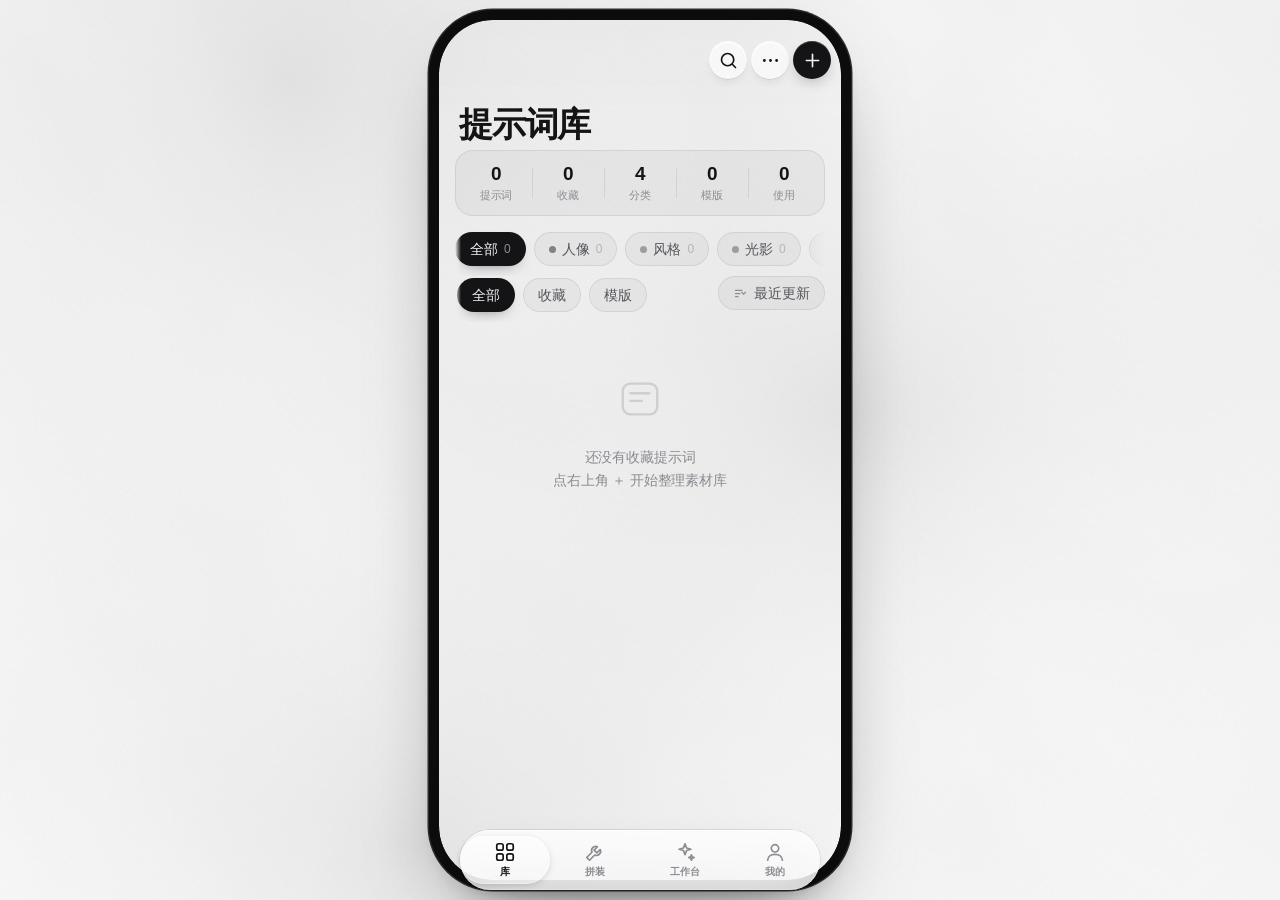
==== commit 23d3e17b: "fix: Tab栏移出shell并用bottom:0容器钉死视口底边，彻底消除底部空白带" ====
--- a/index.html
+++ b/index.html
@@ -13,7 +13,7 @@
 <meta name="description" content="提示词收藏、拼装与 AI 分析工作台 · 本地离线可用">
 <title>提示词工作台</title>
 <link rel="manifest" href="manifest.webmanifest">
-<link rel="stylesheet" href="styles.css?v=240">
+<link rel="stylesheet" href="styles.css?v=250">
 <link rel="icon" href="assets/icon.svg" type="image/svg+xml">
 <link rel="apple-touch-icon" href="assets/icon-180.png">
 </head>
@@ -308,11 +308,17 @@
           <p style="font-size:12.5px;color:var(--ink-3);margin:0">所有提示词、相册图片与 API Key 仅保存在本机浏览器中，不会上传到其他服务器。换设备请先导出 JSON 备份。</p>
         </div>
       </div>
-      <div id="verLine" style="text-align:center;font-size:11.5px;color:var(--ink-4);padding:6px 0 4px">版本 2.4.0 · Liquid Glass</div>
+      <div id="verLine" style="text-align:center;font-size:11.5px;color:var(--ink-4);padding:6px 0 4px">版本 2.5.0 · Liquid Glass</div>
     </section>
   </div>
-
-  <!-- ===== 液态玻璃 Tab（可拖动滑块 + 内容横滑联动） ===== -->
+</div>
+
+<!--
+  Tab 栏放在 app-shell 外面，用一层 bottom:0 的固定容器锚住。
+  之前靠 calc(安全区) 算 bottom，iOS PWA 下安全区取不到就会浮在半空，
+  在底部留下一条空白带。独立容器直接钉住视口底边，不会浮起来。
+-->
+<div class="tabbar-fixed" id="tabbarFixed">
   <nav class="tabdock" id="tabdock" aria-label="主导航">
     <div class="tabpill" id="tabpill"></div>
     <button class="tab-item on" data-tab="0" aria-label="提示词库">
@@ -616,6 +622,6 @@
 <div class="lightbox hidden" id="lightbox" onclick="this.classList.add('hidden')"><img id="lightboxImg" alt=""></div>
 <div class="toast" id="toast" role="status" aria-live="polite"></div>
 
-<script src="app.js?v=240"></script>
+<script src="app.js?v=250"></script>
 </body>
 </html>
--- a/styles.css
+++ b/styles.css
@@ -194,7 +194,12 @@
   overflow: hidden;
   overscroll-behavior: none;
 }
-/* 用动态视口色，避免 PWA 启动瞬间露白 */
+/*
+ * 把背景色铺到 html / body / 外壳 / 分页 / 页面 每一层。
+ * 任何一层万一没盖满（iOS PWA 偶发），露出来的也是 App 自己的背景色，
+ * 而不是浏览器默认白底造成的"白条"。
+ */
+html { background: var(--bg); }
 body { background: var(--bg); }
 
 .app-shell {
@@ -339,30 +344,40 @@
    * 这样滚到底时最后一张卡片刚好停在 Tab 栏上方，屏幕底部不会出现空白带。
    */
   padding: calc(var(--safe-t) + var(--titlebar-h) + 64px) var(--content-pad)
-    calc(var(--tabbar-h) + 18px);
+    calc(var(--tabbar-h) + env(safe-area-inset-bottom, 0px) + 22px);
   scrollbar-width: none;
 }
 .page > .page-spacer { height: 0; }
 
 /* ===================== 4. 液态玻璃 Tab 栏 ===================== */
 /*
- * 悬浮在底部、不与屏幕边缘相接（iOS 26 起的浮岛式 Tab 栏）。
+ * 结构：.tabbar-fixed（钉死在视口底部）> .tabdock（玻璃条本身）
  *
- * 用 fixed 而不是 absolute：
- *   absolute 依附外壳高度，一旦外壳与真实视口不同步（键盘、地址栏、
- *   dvh 抖动），Tab 栏就会离开底部。fixed 直接锚定视口，永远贴底。
- * 底部只留安全区 + 10px 间距 —— 真机上是 Home 指示条那一条，
- * 不再额外加 --vvb（fixed 的百分比/固定偏移本来就相对视口，
- * 再叠加会导致键盘弹起时偏移翻倍）。
+ * 为什么不让 .tabdock 自己 fixed：
+ *   它需要 bottom: 安全区 + 间距，而 iOS PWA 下 env(safe-area-inset-bottom)
+ *   可能取不到、或 visualViewport 尚未就绪，calc 就会算错，Tab 栏浮在半空
+ *   并在底部留下一条空白带（实体机反复出现的问题）。
+ *   改成"容器钉住 bottom:0，间距用容器内 padding-bottom 表现"：
+ *   padding 里的 env() 即使为 0，容器依然贴在屏幕最底边，绝不浮空。
  */
+.tabbar-fixed {
+  position: fixed;
+  left: 0;
+  right: 0;
+  bottom: 0;                  /* 钉死底边：任何情况下都不浮空 */
+  z-index: 40;
+  display: flex;
+  justify-content: center;
+  align-items: flex-end;
+  padding: 0 16px calc(env(safe-area-inset-bottom, 0px) + 8px);
+  pointer-events: none;       /* 只有胶囊自身可点击 */
+  transition: transform var(--dur-mid) var(--ease-spring), opacity var(--dur-fast) var(--ease-ios);
+}
+
 .tabdock {
-  position: fixed;
-  left: 50%;
-  bottom: calc(var(--safe-b) + 10px);
-  z-index: 40;
-  transform: translateX(-50%);
-  transition: transform var(--dur-mid) var(--ease-spring), opacity var(--dur-fast) var(--ease-ios);
-  width: min(400px, calc(100vw - 32px));
+  position: relative;
+  pointer-events: auto;
+  width: min(400px, 100%);
   height: var(--tabbar-h);
   border-radius: var(--r-pill);
   isolation: isolate;
@@ -371,6 +386,8 @@
   align-items: stretch;
   padding: 0;
   gap: 0;
+  flex: 1 1 auto;
+  max-width: 400px;
 
   /* 玻璃本体 */
   background: var(--glass-tint-strong);
@@ -1476,18 +1493,16 @@
    * 保留圆角 + 多层描边来营造"这是一台手机"的错觉即可。
    */
   /*
-   * 桌面端手机框内，fixed 会相对浏览器视口定位而溢出框外。
-   * 这里把 Tab 栏、遮罩等固定层改成 absolute，让它们以手机框为参照，
-   * 视觉上才像"框内的一部手机"。
+   * 桌面端手机框内，固定层要相对"手机框"而不是浏览器视口定位，
+   * 所以把 .tabbar-fixed 改成 absolute，钉在框的底边。
    */
-  .tabdock {
+  .tabbar-fixed {
     position: absolute;
-    bottom: calc(var(--safe-b) + 10px);
-    width: 360px;
+    padding: 0 16px 10px;
   }
+  .tabdock { width: 360px; max-width: 360px; }
   .topbar, .searchbar { position: absolute; }
   :root { --safe-t: 14px; }
-  .tabdock { width: 360px; }
   .toast { bottom: calc(var(--tabbar-h) + 26px); }
 }
 
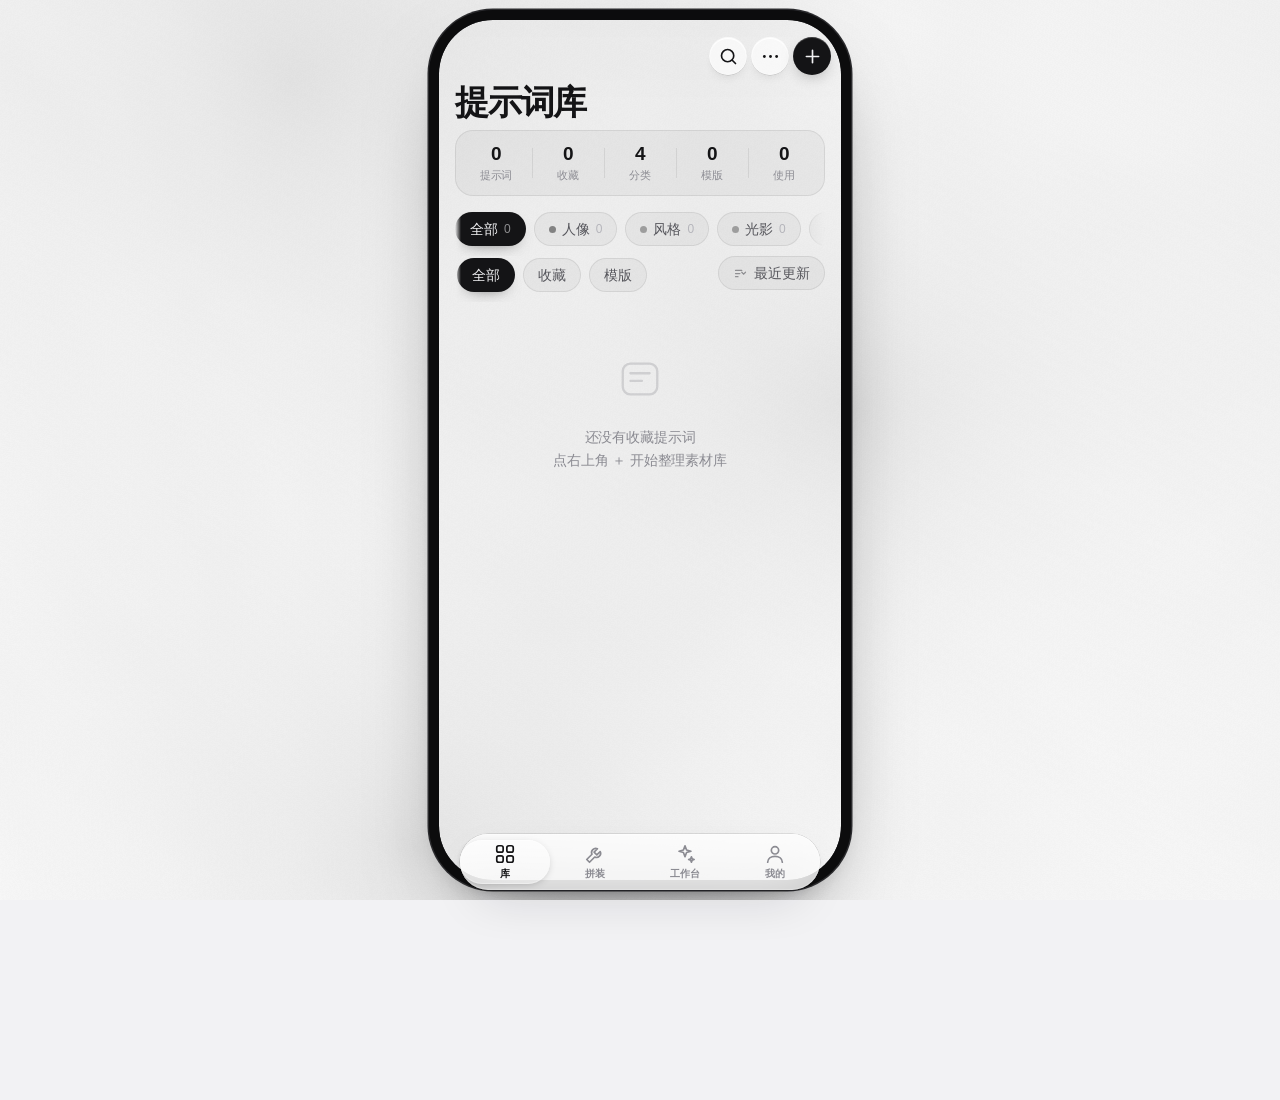
==== commit fd5a5261: "feat(v3): 按402x874规格重排(59/44/34/16)，Tab栏可拖动切换(GSAP)，内置屏幕诊断" ====
--- a/index.html
+++ b/index.html
@@ -13,7 +13,7 @@
 <meta name="description" content="提示词收藏、拼装与 AI 分析工作台 · 本地离线可用">
 <title>提示词工作台</title>
 <link rel="manifest" href="manifest.webmanifest">
-<link rel="stylesheet" href="styles.css?v=250">
+<link rel="stylesheet" href="styles.css?v=300">
 <link rel="icon" href="assets/icon.svg" type="image/svg+xml">
 <link rel="apple-touch-icon" href="assets/icon-180.png">
 </head>
@@ -302,13 +302,24 @@
       </div>
 
       <div class="group">
+        <div class="group-head">
+          <h3>屏幕信息</h3>
+          <button class="btn sm" onclick="renderDiagnostics()">刷新</button>
+        </div>
+        <div class="group-body">
+          <div id="diagBox" style="min-height:40px"></div>
+          <p style="font-size:11.5px;color:var(--ink-3);margin:10px 0 0">若「外壳贴底」显示"否"、或 Tab 胶囊距底明显大于 42，请把这块截图发我。</p>
+        </div>
+      </div>
+
+      <div class="group">
         <div class="group-head"><h3>关于</h3></div>
         <div class="group-body">
           <p style="font-size:13.5px;color:var(--ink-2);margin:0 0 4px">提示词收藏与学习工作台 · 离线单页应用</p>
           <p style="font-size:12.5px;color:var(--ink-3);margin:0">所有提示词、相册图片与 API Key 仅保存在本机浏览器中，不会上传到其他服务器。换设备请先导出 JSON 备份。</p>
         </div>
       </div>
-      <div id="verLine" style="text-align:center;font-size:11.5px;color:var(--ink-4);padding:6px 0 4px">版本 2.5.0 · Liquid Glass</div>
+      <div id="verLine" style="text-align:center;font-size:11.5px;color:var(--ink-4);padding:6px 0 4px">版本 3.0.0 · Liquid Glass</div>
     </section>
   </div>
 </div>
@@ -622,6 +633,7 @@
 <div class="lightbox hidden" id="lightbox" onclick="this.classList.add('hidden')"><img id="lightboxImg" alt=""></div>
 <div class="toast" id="toast" role="status" aria-live="polite"></div>
 
-<script src="app.js?v=250"></script>
+<script src="assets/vendor/gsap.min.js"></script>
+<script src="app.js?v=300"></script>
 </body>
 </html>
--- a/styles.css
+++ b/styles.css
@@ -77,15 +77,25 @@
   --dur-mid: 320ms;
   --dur-slow: 460ms;
 
-  /* 安全区 */
-  --safe-t: env(safe-area-inset-top, 0px);
-  --safe-b: env(safe-area-inset-bottom, 0px);
+  /*
+   * 安全区（iPhone 16 Pro 规格，可用 env() 时以实测为准）
+   *   状态栏 59pt / 导航栏 44pt / 底部指示器 34pt / 安全边距 16pt
+   * JS 会用探针实测 env()，若 iOS PWA 下取不到则回落到这里的规格值。
+   */
+  --safe-t: env(safe-area-inset-top, 59px);
+  --safe-b: env(safe-area-inset-bottom, 34px);
   --safe-l: env(safe-area-inset-left, 0px);
   --safe-r: env(safe-area-inset-right, 0px);
 
-  --titlebar-h: 52px;
-  --tabbar-h: 60px;
-  --content-pad: 16px;
+  --nav-h: 44px;          /* 导航栏 */
+  --margin: 16px;         /* 安全边距 */
+  --tabbar-h: 56px;       /* 底部 Tab 胶囊高度 */
+  --tab-gap: 8px;         /* 胶囊与安全区之间的悬浮间距 */
+  --title-area: 48px;     /* 大标题占位 */
+
+  /* 兼容旧变量名 */
+  --titlebar-h: var(--nav-h);
+  --content-pad: var(--margin);
 
   --font: -apple-system, BlinkMacSystemFont, "SF Pro Text", "SF Pro Display",
     "PingFang SC", "Helvetica Neue", "Microsoft YaHei", sans-serif;
@@ -246,20 +256,22 @@
 }
 
 .topbar-inner {
-  height: var(--titlebar-h);
+  height: var(--nav-h);          /* 导航栏严格 44pt */
   display: flex;
   align-items: center;
   gap: 8px;
-  padding: 0 10px 0 18px;
+  padding: 0 calc(var(--margin) - 6px) 0 var(--margin);
   pointer-events: auto;
 }
 
 /* 大标题：滚动时缩小并淡出，与上方的紧凑标题交叉 */
 .big-title {
   position: absolute;
-  left: 20px; right: 20px;
-  top: calc(var(--safe-t) + var(--titlebar-h) - 4px);
-  height: 38px;
+  left: var(--margin); right: var(--margin);
+  top: calc(var(--safe-t) + var(--nav-h));
+  height: var(--title-area);
+  /* h1 默认有 0.67em 外边距，会把标题往下顶 23px、压到卡片上 */
+  margin: 0;
   display: flex;
   align-items: center;
   font-size: 34px;
@@ -336,15 +348,15 @@
   -webkit-overflow-scrolling: touch;
   overscroll-behavior-y: contain;
   /*
-   * 顶部留白 = 安全区 + 紧凑标题栏 + 大标题占位（约 46px）+ 间隙
-   * 大标题是 absolute 定位的，必须由这里让出它的高度，否则内容会压上去。
-   *
-   * 底部留白：只留「Tab 栏高度 + 10px 悬浮间距 + 8px 呼吸」，
-   * 不再叠加安全区（Tab 栏本身已经让出安全区了）。
-   * 这样滚到底时最后一张卡片刚好停在 Tab 栏上方，屏幕底部不会出现空白带。
+   * 垂直结构严格按 iPhone 16 Pro 规格：
+   *   顶部留白 = 状态栏 59 + 导航栏 44 + 大标题 48        = 151pt
+   *   底部留白 = 指示器 34 + Tab 56 + 悬浮 8 + 呼吸 12     = 110pt
+   * 这样内容区正好落在中间，滚到底时最后一张卡片停在 Tab 胶囊上方，
+   * 屏幕最底部不会出现任何空白带。
    */
-  padding: calc(var(--safe-t) + var(--titlebar-h) + 64px) var(--content-pad)
-    calc(var(--tabbar-h) + env(safe-area-inset-bottom, 0px) + 22px);
+  padding: calc(var(--safe-t) + var(--nav-h) + var(--title-area) + 4px)
+           var(--margin)
+           calc(var(--safe-b) + var(--tabbar-h) + var(--tab-gap) + 12px);
   scrollbar-width: none;
 }
 .page > .page-spacer { height: 0; }
@@ -353,12 +365,12 @@
 /*
  * 结构：.tabbar-fixed（钉死在视口底部）> .tabdock（玻璃条本身）
  *
- * 为什么不让 .tabdock 自己 fixed：
- *   它需要 bottom: 安全区 + 间距，而 iOS PWA 下 env(safe-area-inset-bottom)
- *   可能取不到、或 visualViewport 尚未就绪，calc 就会算错，Tab 栏浮在半空
- *   并在底部留下一条空白带（实体机反复出现的问题）。
- *   改成"容器钉住 bottom:0，间距用容器内 padding-bottom 表现"：
- *   padding 里的 env() 即使为 0，容器依然贴在屏幕最底边，绝不浮空。
+ * 不用 .tabdock 自己 fixed + calc(env()) 的原因：
+ *   iOS PWA 下 env(safe-area-inset-bottom) 可能取不到，calc 就算错，
+ *   胶囊会浮在半空、底部留出一条空白带。
+ * 现在的做法：
+ *   容器 bottom:0 硬钉底边 → 内边距里放「安全区 34 + 悬浮 8」。
+ *   安全区取不到时最坏是胶囊更贴底，绝不会浮空。
  */
 .tabbar-fixed {
   position: fixed;
@@ -369,9 +381,22 @@
   display: flex;
   justify-content: center;
   align-items: flex-end;
-  padding: 0 16px calc(env(safe-area-inset-bottom, 0px) + 8px);
+  /* 底部 = 指示器安全区 34 + 胶囊悬浮间距 8；左右 = 安全边距 16 */
+  padding: 0 var(--margin) calc(var(--safe-b) + var(--tab-gap));
   pointer-events: none;       /* 只有胶囊自身可点击 */
   transition: transform var(--dur-mid) var(--ease-spring), opacity var(--dur-fast) var(--ease-ios);
+  touch-action: none;
+}
+/* 兜底：把安全区以下也刷成 App 背景，避免任何情况下露白 */
+.tabbar-fixed::after {
+  content: "";
+  position: absolute;
+  left: 0; right: 0;
+  top: 100%;
+  height: 200px;
+  background: var(--bg);
+  pointer-events: none;
+  z-index: -1;
 }
 
 .tabdock {
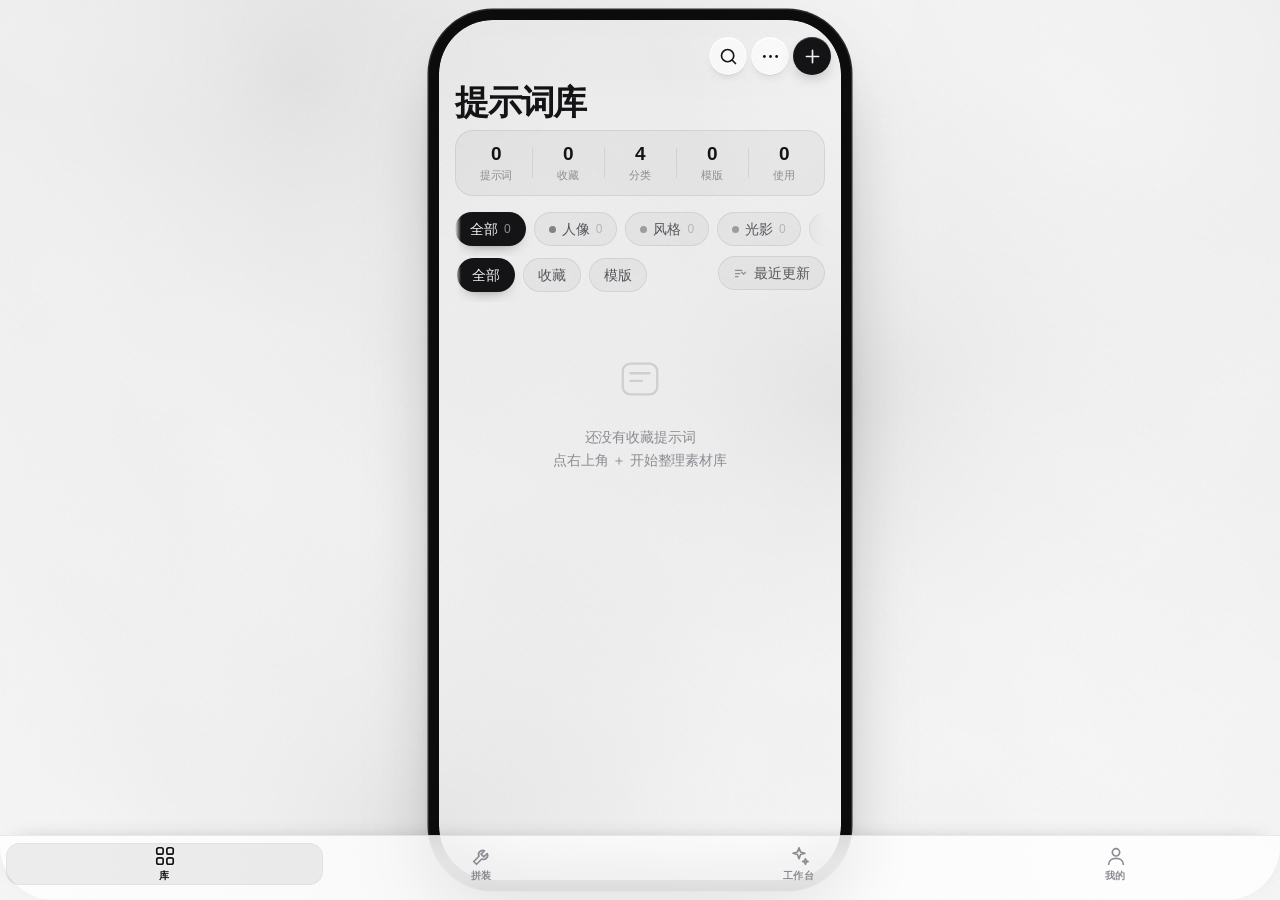
==== commit 5c622061: "feat(v3.1): Tab栏改贴底实心栏，去掉悬浮间距，彻底消除底部空白" ====
--- a/index.html
+++ b/index.html
@@ -13,7 +13,7 @@
 <meta name="description" content="提示词收藏、拼装与 AI 分析工作台 · 本地离线可用">
 <title>提示词工作台</title>
 <link rel="manifest" href="manifest.webmanifest">
-<link rel="stylesheet" href="styles.css?v=300">
+<link rel="stylesheet" href="styles.css?v=310">
 <link rel="icon" href="assets/icon.svg" type="image/svg+xml">
 <link rel="apple-touch-icon" href="assets/icon-180.png">
 </head>
@@ -319,7 +319,7 @@
           <p style="font-size:12.5px;color:var(--ink-3);margin:0">所有提示词、相册图片与 API Key 仅保存在本机浏览器中，不会上传到其他服务器。换设备请先导出 JSON 备份。</p>
         </div>
       </div>
-      <div id="verLine" style="text-align:center;font-size:11.5px;color:var(--ink-4);padding:6px 0 4px">版本 3.0.0 · Liquid Glass</div>
+      <div id="verLine" style="text-align:center;font-size:11.5px;color:var(--ink-4);padding:6px 0 4px">版本 3.1.0 · Liquid Glass</div>
     </section>
   </div>
 </div>
@@ -634,6 +634,6 @@
 <div class="toast" id="toast" role="status" aria-live="polite"></div>
 
 <script src="assets/vendor/gsap.min.js"></script>
-<script src="app.js?v=300"></script>
+<script src="app.js?v=310"></script>
 </body>
 </html>
--- a/styles.css
+++ b/styles.css
@@ -348,15 +348,14 @@
   -webkit-overflow-scrolling: touch;
   overscroll-behavior-y: contain;
   /*
-   * 垂直结构严格按 iPhone 16 Pro 规格：
-   *   顶部留白 = 状态栏 59 + 导航栏 44 + 大标题 48        = 151pt
-   *   底部留白 = 指示器 34 + Tab 56 + 悬浮 8 + 呼吸 12     = 110pt
-   * 这样内容区正好落在中间，滚到底时最后一张卡片停在 Tab 胶囊上方，
-   * 屏幕最底部不会出现任何空白带。
+   * 垂直结构：
+   *   顶部留白 = 状态栏 59 + 导航栏 44 + 大标题 48 = 151pt
+   *   底部留白 = Tab 栏 56 + 安全区 34 + 8 = 98pt
+   * Tab 栏是贴底的实心栏，背景铺满含安全区，所以底部不会出现任何空白条。
    */
   padding: calc(var(--safe-t) + var(--nav-h) + var(--title-area) + 4px)
            var(--margin)
-           calc(var(--safe-b) + var(--tabbar-h) + var(--tab-gap) + 12px);
+           calc(var(--tabbar-h) + var(--safe-b) + 12px);
   scrollbar-width: none;
 }
 .page > .page-spacer { height: 0; }
@@ -378,76 +377,50 @@
   right: 0;
   bottom: 0;                  /* 钉死底边：任何情况下都不浮空 */
   z-index: 40;
-  display: flex;
-  justify-content: center;
-  align-items: flex-end;
-  /* 底部 = 指示器安全区 34 + 胶囊悬浮间距 8；左右 = 安全边距 16 */
-  padding: 0 var(--margin) calc(var(--safe-b) + var(--tab-gap));
-  pointer-events: none;       /* 只有胶囊自身可点击 */
+  display: block;
+  /* 安全区用 padding 吃掉，背景铺满整条（含安全区），所以不会露白 */
+  padding-bottom: var(--safe-b);
+  background: var(--glass-tint-strong);
+  -webkit-backdrop-filter: blur(var(--glass-blur)) saturate(var(--glass-sat));
+  backdrop-filter: blur(var(--glass-blur)) saturate(var(--glass-sat));
+  border-top: .5px solid var(--sep);
   transition: transform var(--dur-mid) var(--ease-spring), opacity var(--dur-fast) var(--ease-ios);
   touch-action: none;
-}
-/* 兜底：把安全区以下也刷成 App 背景，避免任何情况下露白 */
-.tabbar-fixed::after {
-  content: "";
-  position: absolute;
-  left: 0; right: 0;
-  top: 100%;
-  height: 200px;
-  background: var(--bg);
-  pointer-events: none;
-  z-index: -1;
+  /* 顶部一道极淡的投影，与内容分层 */
+  box-shadow: 0 -6px 24px -18px rgba(0, 0, 0, .45);
 }
 
 .tabdock {
   position: relative;
-  pointer-events: auto;
-  width: min(400px, 100%);
+  width: 100%;
   height: var(--tabbar-h);
-  border-radius: var(--r-pill);
   isolation: isolate;
   touch-action: none;
   display: flex;
   align-items: stretch;
-  padding: 0;
+  padding: 0 6px;
   gap: 0;
-  flex: 1 1 auto;
-  max-width: 400px;
-
-  /* 玻璃本体 */
-  background: var(--glass-tint-strong);
-  -webkit-backdrop-filter: blur(var(--glass-blur)) saturate(var(--glass-sat)) brightness(1.04);
-  backdrop-filter: blur(var(--glass-blur)) saturate(var(--glass-sat)) brightness(1.04);
-  box-shadow:
-    var(--glass-shadow),
-    inset 0 .5px 0 var(--glass-rim),
-    inset 0 -1px 1px rgba(255, 255, 255, .25),
-    inset 1px 0 0 var(--glass-edge),
-    inset -1px 0 0 var(--glass-edge),
-    0 0 0 .5px var(--glass-darkline);
-  transition: transform var(--dur-mid) var(--ease-spring),
-    box-shadow var(--dur-fast);
-}
-/* 液态滑块：跟随横滑进度、拖动时被"拉伸" */
+  background: transparent;
+  border-radius: 0;
+  box-shadow: none;
+}
+/* 选中指示器：栏内的高亮块，不再是悬浮胶囊 */
 .tabpill {
   position: absolute;
-  top: 6px; bottom: 6px; left: 0;
-  border-radius: var(--r-pill);
+  top: 7px; bottom: 7px; left: 0;
+  border-radius: 14px;
   pointer-events: none;
   z-index: 0;
   width: 0;
-  background: linear-gradient(180deg, rgba(255, 255, 255, .5), rgba(255, 255, 255, .26));
-  box-shadow:
-    inset 0 .5px 0 rgba(255, 255, 255, .95),
-    inset 0 -1px 1px rgba(255, 255, 255, .4),
-    0 2px 8px -3px rgba(0, 0, 0, .3);
+  background: var(--fill-2);
+  box-shadow: inset 0 0 0 .5px var(--sep);
   transition: transform var(--dur-slow) var(--ease-spring), width var(--dur-slow) var(--ease-spring);
 }
 .tabdock.dragging .tabpill { transition: width var(--dur-fast) var(--ease-out); }
 @media (prefers-color-scheme: dark) {
   .tabpill {
-    background: linear-gradient(180deg, rgba(255, 255, 255, .22), rgba(255, 255, 255, .08));
-    box-shadow: inset 0 .5px 0 rgba(255, 255, 255, .45), 0 2px 8px -3px rgba(0, 0, 0, .6);
+    background: rgba(255, 255, 255, .12);
+    box-shadow: inset 0 0 0 .5px rgba(255, 255, 255, .08);
   }
 }
 .tab-item {
@@ -1523,11 +1496,11 @@
    */
   .tabbar-fixed {
     position: absolute;
-    padding: 0 16px 10px;
+    padding-bottom: 8px;   /* 框内没有 Home 指示条，留一点呼吸即可 */
+    border-radius: 0 0 54px 54px;
   }
-  .tabdock { width: 360px; max-width: 360px; }
   .topbar, .searchbar { position: absolute; }
-  :root { --safe-t: 14px; }
+  :root { --safe-t: 14px; --safe-b: 0px; }
   .toast { bottom: calc(var(--tabbar-h) + 26px); }
 }
 
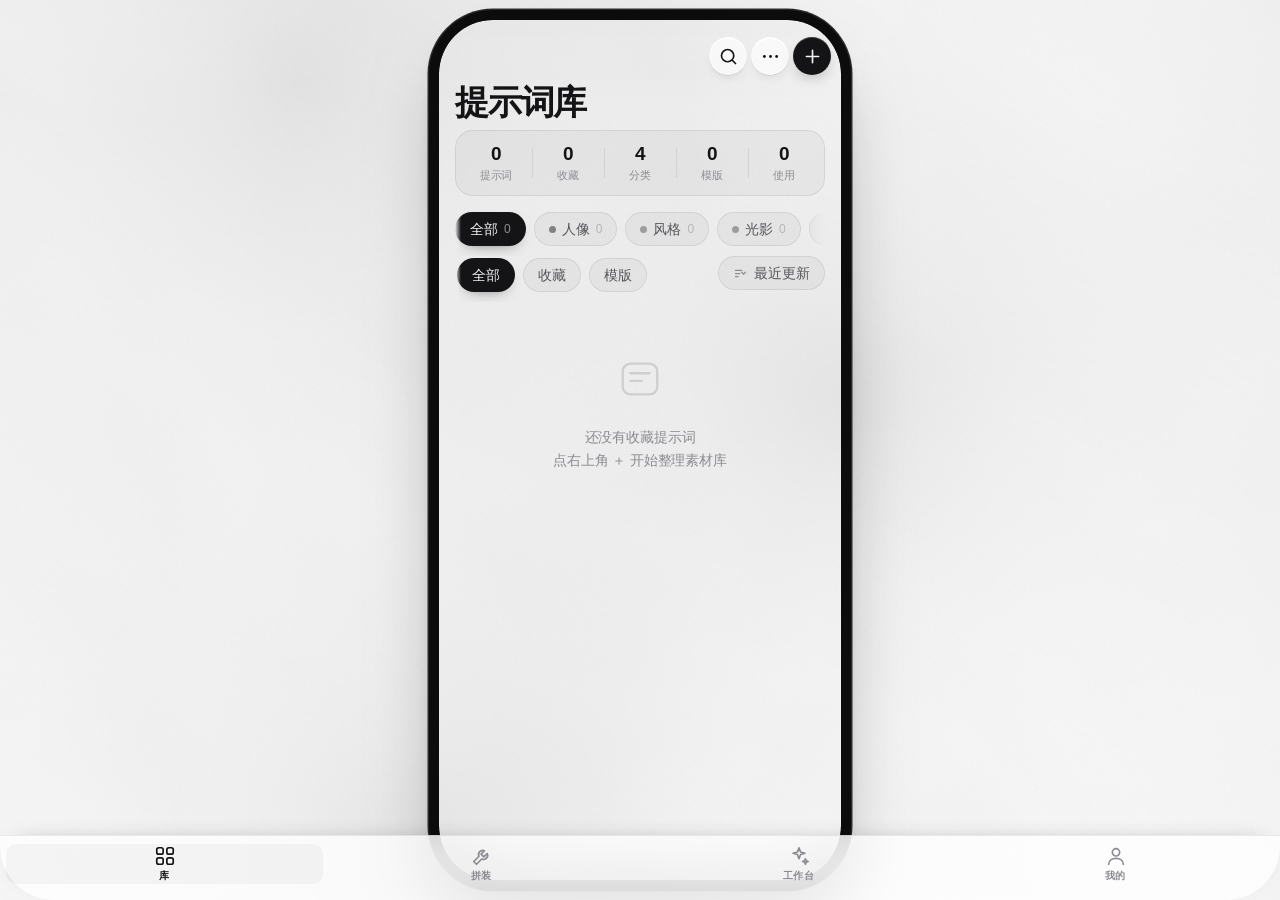
==== commit 966fefce: "fix(v3.2): 移除强制安全区兜底(Safari里凭空多出34px白条)，底部栏改为贴底无间距" ====
--- a/index.html
+++ b/index.html
@@ -13,7 +13,7 @@
 <meta name="description" content="提示词收藏、拼装与 AI 分析工作台 · 本地离线可用">
 <title>提示词工作台</title>
 <link rel="manifest" href="manifest.webmanifest">
-<link rel="stylesheet" href="styles.css?v=310">
+<link rel="stylesheet" href="styles.css?v=320">
 <link rel="icon" href="assets/icon.svg" type="image/svg+xml">
 <link rel="apple-touch-icon" href="assets/icon-180.png">
 </head>
@@ -319,7 +319,7 @@
           <p style="font-size:12.5px;color:var(--ink-3);margin:0">所有提示词、相册图片与 API Key 仅保存在本机浏览器中，不会上传到其他服务器。换设备请先导出 JSON 备份。</p>
         </div>
       </div>
-      <div id="verLine" style="text-align:center;font-size:11.5px;color:var(--ink-4);padding:6px 0 4px">版本 3.1.0 · Liquid Glass</div>
+      <div id="verLine" style="text-align:center;font-size:11.5px;color:var(--ink-4);padding:6px 0 4px">版本 3.2.0 · Liquid Glass</div>
     </section>
   </div>
 </div>
@@ -634,6 +634,6 @@
 <div class="toast" id="toast" role="status" aria-live="polite"></div>
 
 <script src="assets/vendor/gsap.min.js"></script>
-<script src="app.js?v=310"></script>
+<script src="app.js?v=320"></script>
 </body>
 </html>
--- a/styles.css
+++ b/styles.css
@@ -404,24 +404,20 @@
   border-radius: 0;
   box-shadow: none;
 }
-/* 选中指示器：栏内的高亮块，不再是悬浮胶囊 */
+/* 选中指示器：克制的高亮，不做大圆角块 */
 .tabpill {
   position: absolute;
-  top: 7px; bottom: 7px; left: 0;
-  border-radius: 14px;
+  top: 8px; bottom: 8px; left: 0;
+  border-radius: 10px;
   pointer-events: none;
   z-index: 0;
   width: 0;
-  background: var(--fill-2);
-  box-shadow: inset 0 0 0 .5px var(--sep);
+  background: var(--fill-1);
   transition: transform var(--dur-slow) var(--ease-spring), width var(--dur-slow) var(--ease-spring);
 }
 .tabdock.dragging .tabpill { transition: width var(--dur-fast) var(--ease-out); }
 @media (prefers-color-scheme: dark) {
-  .tabpill {
-    background: rgba(255, 255, 255, .12);
-    box-shadow: inset 0 0 0 .5px rgba(255, 255, 255, .08);
-  }
+  .tabpill { background: rgba(255, 255, 255, .07); }
 }
 .tab-item {
   position: relative;
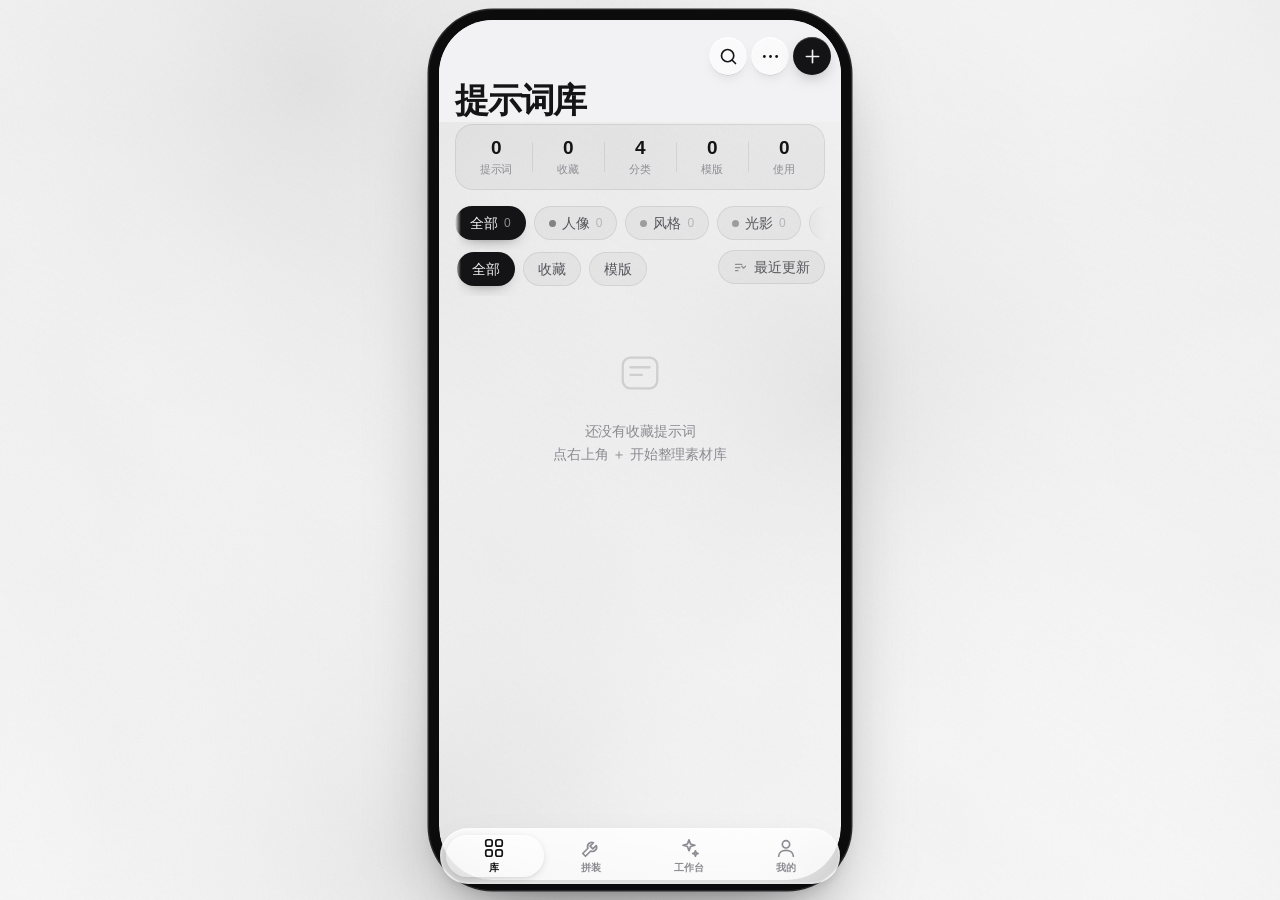
==== commit 84e302c1: "feat(v3.3): 底部安全区归零/取消顶部模糊/恢复悬浮液态可拖动Tab栏/拉长有效内容区" ====
--- a/index.html
+++ b/index.html
@@ -13,7 +13,7 @@
 <meta name="description" content="提示词收藏、拼装与 AI 分析工作台 · 本地离线可用">
 <title>提示词工作台</title>
 <link rel="manifest" href="manifest.webmanifest">
-<link rel="stylesheet" href="styles.css?v=320">
+<link rel="stylesheet" href="styles.css?v=330">
 <link rel="icon" href="assets/icon.svg" type="image/svg+xml">
 <link rel="apple-touch-icon" href="assets/icon-180.png">
 </head>
@@ -319,7 +319,7 @@
           <p style="font-size:12.5px;color:var(--ink-3);margin:0">所有提示词、相册图片与 API Key 仅保存在本机浏览器中，不会上传到其他服务器。换设备请先导出 JSON 备份。</p>
         </div>
       </div>
-      <div id="verLine" style="text-align:center;font-size:11.5px;color:var(--ink-4);padding:6px 0 4px">版本 3.2.0 · Liquid Glass</div>
+      <div id="verLine" style="text-align:center;font-size:11.5px;color:var(--ink-4);padding:6px 0 4px">版本 3.3.0 · Liquid Glass</div>
     </section>
   </div>
 </div>
@@ -634,6 +634,6 @@
 <div class="toast" id="toast" role="status" aria-live="polite"></div>
 
 <script src="assets/vendor/gsap.min.js"></script>
-<script src="app.js?v=320"></script>
+<script src="app.js?v=330"></script>
 </body>
 </html>
--- a/styles.css
+++ b/styles.css
@@ -91,7 +91,7 @@
   --margin: 16px;         /* 安全边距 */
   --tabbar-h: 56px;       /* 底部 Tab 胶囊高度 */
   --tab-gap: 8px;         /* 胶囊与安全区之间的悬浮间距 */
-  --title-area: 48px;     /* 大标题占位 */
+  --title-area: 44px;     /* 大标题占位 */
 
   /* 兼容旧变量名 */
   --titlebar-h: var(--nav-h);
@@ -225,34 +225,21 @@
   /* 键盘弹起时 JS 会把 bottom 撑起来，让外壳缩到可视区 */
 }
 
-/* ---- 沉浸式状态栏 & 大标题栏 ---- */
+/* ---- 顶栏：无模糊，用与页面同色的实心底遮住滚动内容 ---- */
 .topbar {
   position: absolute;
   top: 0; left: 0; right: 0;
   z-index: 30;
   padding-top: var(--safe-t);
+  /* 覆盖「状态栏 + 导航栏 44 + 大标题 44」，内容从它下面滑过 */
+  padding-bottom: var(--title-area);
   pointer-events: none;
-  /* iOS 27：滚动时在顶栏统一出现模糊带（scroll edge effect） */
-  -webkit-backdrop-filter: blur(calc(var(--scroll) * 26px)) saturate(calc(140% + var(--scroll) * 60%));
-  backdrop-filter: blur(calc(var(--scroll) * 26px)) saturate(calc(140% + var(--scroll) * 60%));
-  transition: background-color .24s var(--ease-ios);
-}
-.topbar::before {
-  /* 模糊带的渐隐边缘：模糊本身无遮罩，用一层渐变把底部边缘化开 */
-  content: "";
-  position: absolute; inset: 0; bottom: -28px;
-  pointer-events: none;
-  background: linear-gradient(to bottom,
-      rgba(0, 0, 0, .045) 0%,
-      rgba(0, 0, 0, calc(.03 * (1 - var(--scroll)))) 60%,
-      transparent 100%);
-  opacity: calc(.25 + var(--scroll) * .75);
-}
-@media (prefers-color-scheme: dark) {
-  .topbar::before {
-    background: linear-gradient(to bottom,
-        rgba(255, 255, 255, .06) 0%, rgba(255, 255, 255, .02) 55%, transparent 100%);
-  }
+  /* 按要求取消模糊：不设 backdrop-filter，纯同色实心底 */
+  background: var(--bg);
+  -webkit-backdrop-filter: none;
+  backdrop-filter: none;
+  border: 0;
+  box-shadow: none;
 }
 
 .topbar-inner {
@@ -270,6 +257,7 @@
   left: var(--margin); right: var(--margin);
   top: calc(var(--safe-t) + var(--nav-h));
   height: var(--title-area);
+  z-index: 31;              /* 压在顶栏实心底之上 */
   /* h1 默认有 0.67em 外边距，会把标题往下顶 23px、压到卡片上 */
   margin: 0;
   display: flex;
@@ -348,14 +336,14 @@
   -webkit-overflow-scrolling: touch;
   overscroll-behavior-y: contain;
   /*
-   * 垂直结构：
-   *   顶部留白 = 状态栏 59 + 导航栏 44 + 大标题 48 = 151pt
-   *   底部留白 = Tab 栏 56 + 安全区 34 + 8 = 98pt
-   * Tab 栏是贴底的实心栏，背景铺满含安全区，所以底部不会出现任何空白条。
+   * 垂直结构（尽量把有效内容区拉长）：
+   *   顶部 = 状态栏 + 导航栏 44 + 大标题 44 + 2 = 90 + 状态栏
+   *   底部 = Tab 栏 56 + 悬浮 8 + 4 = 68（不再叠加安全区）
+   * 滚到底时最后一张卡片恰好停在悬浮栏上方，屏幕底部不留空白带。
    */
-  padding: calc(var(--safe-t) + var(--nav-h) + var(--title-area) + 4px)
+  padding: calc(var(--safe-t) + var(--nav-h) + var(--title-area) + 2px)
            var(--margin)
-           calc(var(--tabbar-h) + var(--safe-b) + 12px);
+           calc(var(--tabbar-h) + 8px + 4px);
   scrollbar-width: none;
 }
 .page > .page-spacer { height: 0; }
@@ -375,49 +363,62 @@
   position: fixed;
   left: 0;
   right: 0;
-  bottom: 0;                  /* 钉死底边：任何情况下都不浮空 */
+  bottom: 8px;                /* 悬浮：离页面底边 8px，不占安全区 */
   z-index: 40;
-  display: block;
-  /* 安全区用 padding 吃掉，背景铺满整条（含安全区），所以不会露白 */
-  padding-bottom: var(--safe-b);
-  background: var(--glass-tint-strong);
-  -webkit-backdrop-filter: blur(var(--glass-blur)) saturate(var(--glass-sat));
-  backdrop-filter: blur(var(--glass-blur)) saturate(var(--glass-sat));
-  border-top: .5px solid var(--sep);
+  display: flex;
+  justify-content: center;
+  align-items: flex-end;
+  padding: 0 var(--margin);
+  pointer-events: none;       /* 只有胶囊自身可点击 */
+  background: none;
+  border: 0;
+  box-shadow: none;
   transition: transform var(--dur-mid) var(--ease-spring), opacity var(--dur-fast) var(--ease-ios);
   touch-action: none;
-  /* 顶部一道极淡的投影，与内容分层 */
-  box-shadow: 0 -6px 24px -18px rgba(0, 0, 0, .45);
-}
-
+}
+
+/* 悬浮液态玻璃胶囊 */
 .tabdock {
   position: relative;
-  width: 100%;
+  pointer-events: auto;
+  width: min(400px, 100%);
   height: var(--tabbar-h);
+  border-radius: var(--r-pill);
   isolation: isolate;
   touch-action: none;
   display: flex;
   align-items: stretch;
-  padding: 0 6px;
+  padding: 0 4px;
   gap: 0;
-  background: transparent;
-  border-radius: 0;
-  box-shadow: none;
-}
-/* 选中指示器：克制的高亮，不做大圆角块 */
+  background: var(--glass-tint-strong);
+  -webkit-backdrop-filter: blur(var(--glass-blur)) saturate(var(--glass-sat)) brightness(1.04);
+  backdrop-filter: blur(var(--glass-blur)) saturate(var(--glass-sat)) brightness(1.04);
+  border: .5px solid var(--glass-edge);
+  box-shadow:
+    var(--glass-shadow),
+    inset 0 .5px 0 var(--glass-rim),
+    inset 0 -1px 1px rgba(255, 255, 255, .22);
+}
+/* 选中指示器：胶囊内的高光块 */
 .tabpill {
   position: absolute;
-  top: 8px; bottom: 8px; left: 0;
-  border-radius: 10px;
+  top: 6px; bottom: 6px; left: 0;
+  border-radius: var(--r-pill);
   pointer-events: none;
   z-index: 0;
   width: 0;
-  background: var(--fill-1);
+  background: linear-gradient(180deg, rgba(255, 255, 255, .55), rgba(255, 255, 255, .28));
+  box-shadow:
+    inset 0 .5px 0 rgba(255, 255, 255, .9),
+    0 2px 8px -3px rgba(0, 0, 0, .28);
   transition: transform var(--dur-slow) var(--ease-spring), width var(--dur-slow) var(--ease-spring);
 }
 .tabdock.dragging .tabpill { transition: width var(--dur-fast) var(--ease-out); }
 @media (prefers-color-scheme: dark) {
-  .tabpill { background: rgba(255, 255, 255, .07); }
+  .tabpill {
+    background: linear-gradient(180deg, rgba(255, 255, 255, .22), rgba(255, 255, 255, .08));
+    box-shadow: inset 0 .5px 0 rgba(255, 255, 255, .4), 0 2px 8px -3px rgba(0, 0, 0, .6);
+  }
 }
 .tab-item {
   position: relative;
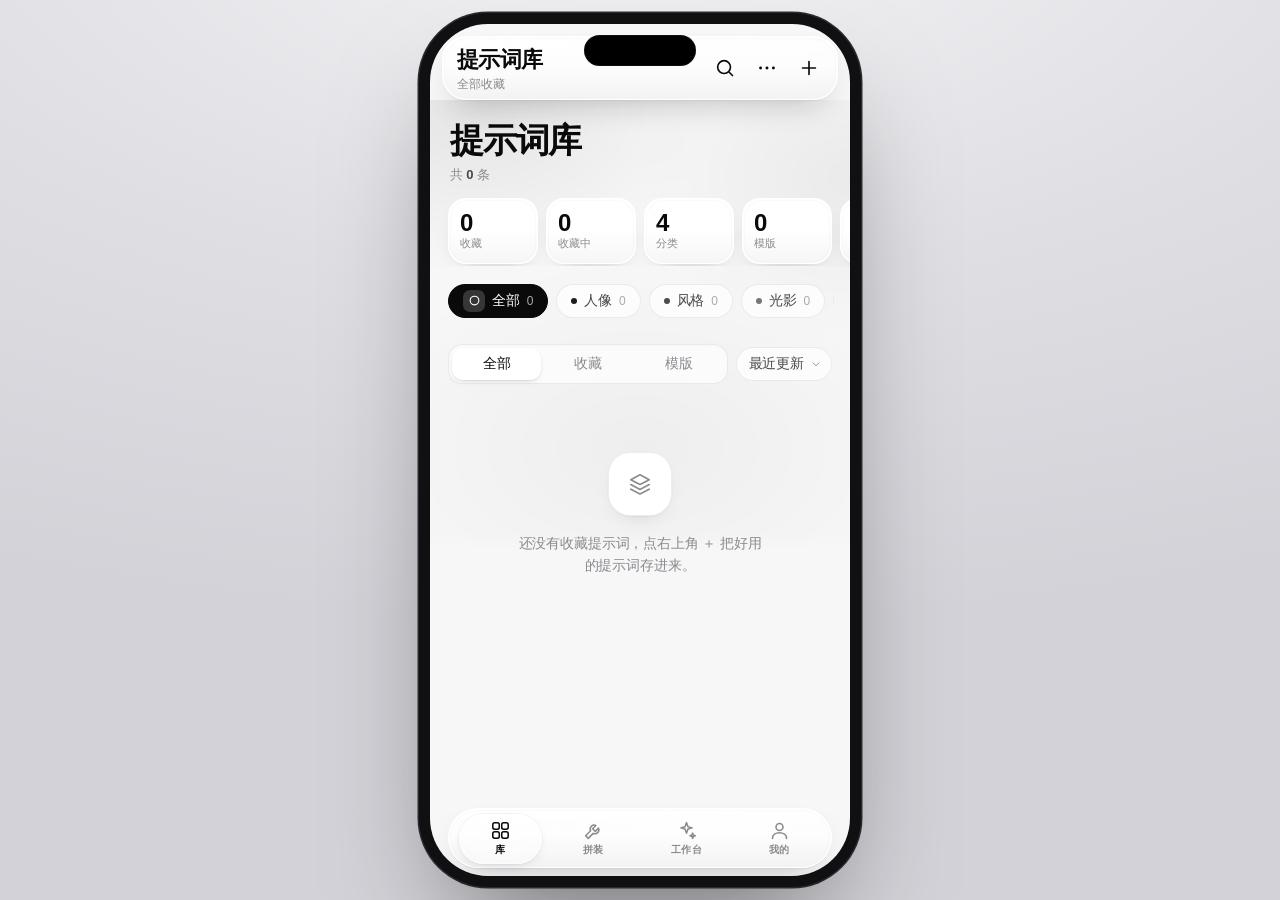
==== commit 8cdc3296: "feat: pinst — iOS 27 风格单色 UI 与 PWA 界面 - 全端 App 外壳：桌面居中手机框，移动端满屏 - 液态玻璃顶栏（标题点击图标变身搜索框）与底部液态胶囊指示器 - 卡片" ====
--- a/index.html
+++ b/index.html
@@ -1,639 +1,4257 @@
 <!DOCTYPE html>
-<html lang="zh-CN">
+<html lang="zh-CN" data-ios>
 <head>
 <meta charset="UTF-8">
-<meta name="viewport" content="width=device-width, initial-scale=1.0, viewport-fit=cover, maximum-scale=1.0, user-scalable=no">
+<meta name="viewport" content="width=device-width, initial-scale=1.0, viewport-fit=cover, interactive-widget=resizes-content">
+<title>pinst</title>
+<meta name="description" content="pinst · 提示词收藏与学习工作台：收藏、整理、拼装与分析生成式提示词，数据只存本机。">
+<!-- PWA：可安装到主屏 / 离线可用 -->
+<link rel="manifest" href="manifest.webmanifest">
+<meta name="theme-color" content="#F7F7F8">
+<meta name="color-scheme" content="light">
+<meta name="mobile-web-app-capable" content="yes">
 <meta name="apple-mobile-web-app-capable" content="yes">
-<meta name="mobile-web-app-capable" content="yes">
-<meta name="apple-mobile-web-app-status-bar-style" content="black-translucent">
-<meta name="apple-mobile-web-app-title" content="提示词工作台">
-<meta name="format-detection" content="telephone=no">
-<meta name="theme-color" content="#f2f2f4" media="(prefers-color-scheme: light)">
-<meta name="theme-color" content="#0a0a0b" media="(prefers-color-scheme: dark)">
-<meta name="description" content="提示词收藏、拼装与 AI 分析工作台 · 本地离线可用">
-<title>提示词工作台</title>
-<link rel="manifest" href="manifest.webmanifest">
-<link rel="stylesheet" href="styles.css?v=330">
+<meta name="apple-mobile-web-app-status-bar-style" content="default">
+<!-- iOS 主屏名称：受系统长度限制，用短名 -->
+<meta name="apple-mobile-web-app-title" content="pinst">
+<link rel="icon" href="assets/favicon-32.png" sizes="32x32" type="image/png">
 <link rel="icon" href="assets/icon.svg" type="image/svg+xml">
-<link rel="apple-touch-icon" href="assets/icon-180.png">
+<link rel="apple-touch-icon" sizes="180x180" href="assets/icon-180.png">
+<style>
+/* =====================================================================
+   提示词工作台 · iOS 27 单色 App 外壳
+   液态玻璃为 Web 侧近似实现（backdrop-filter + 分层描边 + 高光叠层），
+   非 Apple 官方 Liquid Glass 材质；低端设备 / 减弱透明度 / 减弱动态
+   均回退为高不透明纯色面板。
+   ===================================================================== */
+
+/* ---------- 令牌：黑白灰单色系统 ---------- */
+:root{
+  --s0:#FFFFFF; --s1:#F7F7F8; --s2:#F2F2F4; --s3:#E9E9EB;
+  --line:rgba(0,0,0,.07); --line-2:rgba(0,0,0,.11); --line-3:rgba(0,0,0,.16);
+  --i1:#0A0A0B; --i2:#48484D; --i3:#8A8A8F; --i4:#A9A9AE;
+  --danger:#B3261E; --ok:#3E7A55;
+  --r-xl:30px; --r-lg:24px; --r-md:18px; --r-sm:14px;
+  --gutter:18px;
+  --sh-1:0 1px 2px rgba(16,16,20,.05), 0 8px 24px -14px rgba(16,16,20,.22);
+  --sh-2:0 2px 6px rgba(16,16,20,.08), 0 30px 70px -32px rgba(16,16,20,.42);
+  /* 玻璃 */
+  --glass-fill:linear-gradient(180deg, rgba(255,255,255,.86), rgba(255,255,255,.62));
+  --glass-blur:saturate(1.8) blur(26px);
+  /* 动效 */
+  --ease-out:cubic-bezier(.22,1,.36,1);
+  --ease-io:cubic-bezier(.65,0,.35,1);
+  --ease-spring:cubic-bezier(.3,1.35,.45,1);
+  --t-press:120ms; --t-ui:220ms; --t-sheet:420ms;
+  --tabbar-h:60px;
+  --font:-apple-system,BlinkMacSystemFont,"SF Pro Text","SF Pro Display","PingFang SC","Helvetica Neue","Microsoft YaHei",sans-serif;
+  --mono:ui-monospace,"SF Mono",SFMono-Regular,Menlo,Consolas,monospace;
+  --safe-t:env(safe-area-inset-top, 0px);
+  --safe-b:env(safe-area-inset-bottom, 0px);
+}
+
+*,*::before,*::after{box-sizing:border-box;margin:0;padding:0;-webkit-tap-highlight-color:transparent}
+html,body{height:100%}
+body{
+  font-family:var(--font);color:var(--i1);line-height:1.5;letter-spacing:-.01em;
+  background:#DEDEE3;
+  background-image:radial-gradient(120% 80% at 50% -10%, #F4F4F6 0%, #DEDEE3 52%, #D2D2D8 100%);
+  display:flex;align-items:center;justify-content:center;
+  min-height:100vh;min-height:100dvh;overflow:hidden;
+}
+button{font-family:inherit;cursor:pointer;border:0;background:none;color:inherit}
+input,select,textarea{font-family:inherit;font-size:15px;color:var(--i1)}
+img{display:block;max-width:100%}
+.hidden{display:none!important}
+.grow{flex:1;min-width:0}
+.icon{width:20px;height:20px;flex:none;stroke:currentColor;fill:none;stroke-width:1.7;stroke-linecap:round;stroke-linejoin:round;display:block}
+.icon.sm{width:17px;height:17px}
+::-webkit-scrollbar{width:0;height:0}
+
+/* ---------- 手机画框：桌面居中，移动端满屏 ---------- */
+#phone{
+  position:relative;isolation:isolate;z-index:0;
+  width:min(100vw,440px);height:100dvh;max-height:100dvh;
+  background:var(--s1);overflow:hidden;
+  display:flex;flex-direction:column;
+}
+@media (min-width:620px) and (min-height:700px){
+  #phone{
+    width:420px;height:min(880px, calc(100dvh - 48px));margin:0;
+    border-radius:58px;flex:none;
+    box-shadow:0 0 0 1px rgba(0,0,0,.06), 0 0 0 11px #101012, 0 0 0 12.5px #2A2A2E, 0 60px 120px -30px rgba(0,0,0,.5);
+  }
+  #phone::after{ /* 灵动岛 */
+    content:"";position:absolute;top:11px;left:50%;translate:-50% 0;width:112px;height:31px;
+    border-radius:22px;background:#000;z-index:120;pointer-events:none;
+    box-shadow:inset 0 0 0 1px rgba(255,255,255,.06);
+  }
+  .safe-t{height:54px}
+  .topbar .bar{padding-right:60px}
+  .topbar .bar .search-layer{padding-right:56px}
+}
+@media (prefers-reduced-motion:no-preference){ #phone{transform:none} }
+
+/* 应用结构 */
+.app{position:relative;display:flex;flex-direction:column;height:100%;min-height:0;flex:1}
+.safe-t{height:calc(var(--safe-t) + 10px);flex:none}
+.hero-bg{
+  position:absolute;inset:-10% -20% auto -20%;height:520px;z-index:0;pointer-events:none;
+  background:
+    radial-gradient(58% 46% at 22% 16%, rgba(0,0,0,.075), transparent 70%),
+    radial-gradient(52% 42% at 86% 30%, rgba(0,0,0,.05), transparent 72%),
+    radial-gradient(70% 50% at 50% 82%, rgba(0,0,0,.035), transparent 74%);
+  filter:blur(6px);
+}
+
+/* ---------- 顶栏：液态玻璃，搜索时整条变身搜索框 ---------- */
+.topbar{position:relative;z-index:60;flex:none}
+.topbar .bar{
+  position:relative;margin:2px 12px 0;border-radius:var(--r-lg);
+  display:flex;align-items:center;gap:10px;padding:6px 8px 6px 14px;min-height:52px;
+}
+/* 液态玻璃材质（Web 近似） */
+.lg{
+  position:relative;isolation:isolate;
+  background:var(--glass-fill);
+  -webkit-backdrop-filter:var(--glass-blur);backdrop-filter:var(--glass-blur);
+  border:1px solid rgba(255,255,255,.72);
+  box-shadow:
+    inset 0 1px 0 rgba(255,255,255,.96),
+    inset 0 -1px 0 rgba(255,255,255,.30),
+    inset 1px 0 0 rgba(255,255,255,.42),
+    inset -1px 0 0 rgba(255,255,255,.42),
+    0 1px 1px rgba(16,16,20,.05),
+    0 14px 34px -16px rgba(16,16,20,.30);
+}
+.lg::before{ /* 折射高光 */
+  content:"";position:absolute;inset:0;z-index:-1;border-radius:inherit;pointer-events:none;
+  background:
+    radial-gradient(130% 90% at 12% -18%, rgba(255,255,255,.92), rgba(255,255,255,0) 58%),
+    linear-gradient(180deg, rgba(255,255,255,.30), rgba(255,255,255,0) 46%, rgba(0,0,0,.035));
+}
+.lg::after{ /* 内描边 */
+  content:"";position:absolute;inset:1px;border-radius:inherit;pointer-events:none;
+  box-shadow:inset 0 0 0 1px rgba(255,255,255,.34), inset 0 0 0 1px rgba(0,0,0,.03);
+}
+.title{
+  font-size:22px;font-weight:700;letter-spacing:-.025em;white-space:nowrap;
+  flex:none;overflow:hidden;text-overflow:ellipsis;
+}
+.subtitle{font-size:12px;color:var(--i3);font-weight:500;margin-top:-1px}
+.bar-title{display:flex;flex-direction:column;min-width:0;flex:1;transform-origin:0 50%}
+.bar-actions{display:flex;align-items:center;gap:2px;flex:none}
+.ibtn{
+  width:40px;height:40px;border-radius:50%;display:grid;place-items:center;color:var(--i1);
+  position:relative;isolation:isolate;transition:transform var(--t-press) var(--ease-out), background-color var(--t-press);
+}
+.ibtn::before{content:"";position:absolute;inset:0;border-radius:inherit;z-index:-1;background:rgba(0,0,0,0);transition:background-color var(--t-press)}
+.ibtn:active{transform:scale(.9)}
+.ibtn:active::before, body.hoverable .ibtn:hover::before{background:rgba(0,0,0,.07)}
+.ibtn .icon{width:22px;height:22px;stroke-width:1.8}
+.ibtn.sm{width:32px;height:32px}
+.ibtn.sm .icon{width:18px;height:18px}
+
+/* 标题层 / 搜索层 交叉淡入 + 位移 */
+.search-layer,.title-layer{flex:1;min-width:0}
+/* 标题层与搜索层叠在同一格里，交叉淡入 + 位移；搜索层展开时用 clip-path 从左向右揭开 */
+.topbar .bar{--search:0}
+.search-layer{
+  position:absolute;inset:0;display:flex;align-items:center;gap:8px;padding:6px 8px 6px 6px;
+  opacity:0;transform:translateY(6px) scale(.99);pointer-events:none;
+  clip-path:inset(0 calc((1 - var(--search)) * 100%) 0 0 round 24px);
+  transition:opacity 200ms var(--ease-out), transform 340ms var(--ease-out), clip-path .34s var(--ease-out);
+}
+.title-layer{
+  display:flex;align-items:center;gap:10px;flex:1;min-width:0;transform-origin:0 50%;
+  opacity:calc(1 - var(--search));transform:translateX(calc(var(--search) * -10px)) scale(calc(1 - var(--search) * .04));
+  transition:opacity 140ms var(--ease-out), transform 300ms var(--ease-out);
+}
+.topbar.searching .search-layer{opacity:1;transform:none;pointer-events:auto}
+.search-layer .glass-input{
+  flex:1;display:flex;align-items:center;gap:9px;height:40px;border-radius:20px;padding:0 12px;
+  background:rgba(0,0,0,.055);border:1px solid rgba(255,255,255,.55);
+  box-shadow:inset 0 1px 2px rgba(0,0,0,.06);
+}
+.search-layer .glass-input .icon{color:var(--i3);width:17px;height:17px}
+.search-layer input{
+  flex:1;border:0;background:transparent;outline:none;font-size:16px;letter-spacing:-.01em;
+}
+.search-layer input::placeholder{color:var(--i3)}
+.search-layer input::-webkit-search-cancel-button{-webkit-appearance:none;appearance:none}
+.search-layer input::-ms-clear{display:none}
+.search-cancel{
+  font-size:16px;color:var(--i1);padding:0 6px;height:40px;border-radius:12px;white-space:nowrap;font-weight:400;
+}
+.topbar .bar.search-on{box-shadow:
+    inset 0 1px 0 rgba(255,255,255,.96), 0 0 0 2px rgba(10,10,11,.16), 0 14px 34px -16px rgba(16,16,20,.30)}
+
+/* ---------- 滑动舞台 ---------- */
+.stage{flex:1;min-height:0;position:relative;overflow:hidden;touch-action:pan-y;z-index:1}
+.track{
+  position:absolute;inset:0;display:flex;width:400%;height:100%;
+  will-change:transform;
+}
+.pane{
+  position:relative;width:25%;height:100%;overflow-y:auto;overflow-x:hidden;
+  -webkit-overflow-scrolling:touch;overscroll-behavior:contain;
+  padding:16px var(--gutter) calc(var(--tabbar-h) + 34px + var(--safe-b));
+  scrollbar-width:none;
+}
+.pane::-webkit-scrollbar{display:none}
+.stage.dragging{cursor:grabbing}
+.stage.dragging .pane{pointer-events:none}
+/* 舞台内部：玻璃降级为实色，保证卡片内容永远在最上层 */
+.pane .lg,.pane .card.lg,.pane .stat.lg{background:#fff!important}
+.pane .card-foot{background:rgba(0,0,0,.015)}
+.pane > *{transition:opacity 280ms var(--ease-out), transform 380ms var(--ease-out)}
+.stage.dragging .pane > *{transition:none}
+
+/* ---------- 通用排版 ---------- */
+.kicker{font-size:12px;font-weight:600;color:var(--i3);letter-spacing:.02em}
+.h-sec{font-size:13px;font-weight:600;color:var(--i3);letter-spacing:.01em;margin:22px 4px 9px;display:flex;align-items:center;gap:8px}
+.h-sec .grow{flex:1}
+.link-btn{font-size:15px;color:var(--i1);font-weight:500}
+.link-btn:active{opacity:.5}
+
+/* ---------- 页面大标题（Large Title 滚动折叠） ---------- */
+.lt{--lt:1;position:relative;padding:6px 2px 14px}
+.lt .big{
+  font-size:calc(30px + var(--lt) * 4px);line-height:1.08;font-weight:800;letter-spacing:-.035em;
+  transform-origin:0 100%;
+}
+.lt .cap{
+  font-size:13px;color:var(--i3);margin-top:calc(var(--lt) * 6px);
+  opacity:calc(.45 + var(--lt) * .55);transform:translateY(calc((1 - var(--lt)) * -2px));
+  transition:font-size 180ms var(--ease-out);
+}
+.lt .cap b{color:var(--i2);font-weight:600}
+
+/* ---------- 统计卡：液态玻璃 + 按压回弹 ---------- */
+.stats{display:flex;gap:8px;overflow-x:auto;scrollbar-width:none;margin:0 calc(var(--gutter) * -1);padding:0 var(--gutter) 2px}
+.stats::-webkit-scrollbar{display:none}
+.stat{flex:0 0 calc((100% - 24px) / 4)}
+.stat{
+  position:relative;border-radius:var(--r-md);padding:12px 11px 11px;min-height:78px;
+  display:flex;flex-direction:column;justify-content:space-between;overflow:hidden;
+  transition:transform 200ms var(--ease-spring);
+}
+.stat.lg{align-self:flex-start;min-height:0;background:var(--glass-fill);-webkit-backdrop-filter:var(--glass-blur);backdrop-filter:var(--glass-blur);border:1px solid rgba(255,255,255,.72);box-shadow:inset 0 1px 0 rgba(255,255,255,.95), 0 10px 24px -16px rgba(16,16,20,.35)}
+.stat .num{font-size:24px;font-weight:750;letter-spacing:-.03em;line-height:1;font-variant-numeric:tabular-nums}
+.stat .lb{font-size:11px;color:var(--i3);font-weight:500;letter-spacing:0}
+.stat:active{transform:scale(.955)}
+
+/* ---------- 横向滚动胶囊（分类 / 标签 / 分组） ---------- */
+.hscroll{
+  display:flex;gap:8px;overflow-x:auto;overflow-y:hidden;padding:2px 2px 4px;margin:0 -2px;
+  scrollbar-width:none;-webkit-overflow-scrolling:touch;scroll-padding-inline:16px;
+  touch-action:pan-x;
+}
+.pill{
+  flex:none;display:inline-flex;align-items:center;gap:7px;height:34px;padding:0 14px;border-radius:17px;
+  font-size:14px;font-weight:500;color:var(--i2);border:1px solid var(--line);
+  background:rgba(255,255,255,.72);-webkit-backdrop-filter:blur(12px);backdrop-filter:blur(12px);
+  letter-spacing:-.01em;white-space:nowrap;
+  transition:transform 160ms var(--ease-spring), background-color 200ms, color 200ms, border-color 200ms;
+}
+.pill:active{transform:scale(.94)}
+.pill.on{background:var(--i1);color:#fff;border-color:var(--i1)}
+.pill .dot{width:6px;height:6px;border-radius:50%;background:var(--i4);flex:none}
+.pill.on .dot{background:#fff}
+.pill .n{font-size:12px;color:var(--i4);font-variant-numeric:tabular-nums}
+.pill.on .n{color:rgba(255,255,255,.66)}
+.pill .icon{width:15px;height:15px}
+.pill .ico-box .icon{width:13px;height:13px}
+.model-pill{flex:0 1 auto;min-width:0}
+.model-pill .ell{min-width:0;max-width:150px;overflow:hidden;text-overflow:ellipsis;white-space:nowrap;text-align:left}
+.model-pill .chev{display:flex;color:var(--i4)}
+.model-pill .chev .icon{width:12px;height:12px}
+.pill .ico-box{width:22px;height:22px;border-radius:7px;display:grid;place-items:center;background:var(--s3);color:var(--i2);flex:none}
+.pill .ico-box .icon{width:13px;height:13px;stroke-width:2}
+.pill .ico-box .glyph{font-size:14px;line-height:1}
+.pill.on .ico-box{background:rgba(255,255,255,.18);color:#fff}
+
+/* 筛选药丸组 */
+.seg{
+  display:flex;gap:2px;padding:3px;border-radius:14px;border:1px solid var(--line);
+  background:rgba(255,255,255,.66);-webkit-backdrop-filter:blur(14px);backdrop-filter:blur(14px);
+  box-shadow:inset 0 1px 2px rgba(0,0,0,.04), inset 0 1px 0 rgba(255,255,255,.9);
+}
+.seg button{
+  flex:1;height:32px;border-radius:11px;font-size:13.5px;font-weight:500;color:var(--i3);
+  transition:color 200ms, background-color 240ms var(--ease-out), box-shadow 240ms;
+}
+.seg button.on{background:var(--s0);color:var(--i1);box-shadow:0 1px 2px rgba(0,0,0,.08), 0 3px 10px -6px rgba(0,0,0,.3)}
+.seg button:active{transform:scale(.97)}
+
+/* 排序下拉 */
+.select-pill{
+  display:inline-flex;align-items:center;gap:5px;height:34px;padding:0 8px 0 12px;border-radius:17px;
+  font-size:13.5px;font-weight:500;color:var(--i2);border:1px solid var(--line);background:rgba(255,255,255,.72);
+  position:relative;flex:none;
+}
+.select-pill select{
+  position:absolute;inset:0;opacity:0;width:100%;height:100%;border:0;appearance:none;cursor:pointer;font-size:16px;
+}
+.select-pill .icon{width:14px;height:14px;color:var(--i3)}
+
+/* ---------- 提示词卡片 ---------- */
+.cards{display:flex;flex-direction:column;gap:12px}
+.card{
+  position:relative;border-radius:var(--r-lg);overflow:hidden;
+  transition:transform 280ms var(--ease-spring), box-shadow 240ms;
+  container-type:inline-size;
+  touch-action:manipulation;
+}
+.card:active{transform:scale(.982)}
+body.hoverable .card:hover{transform:translateY(-2px);box-shadow:var(--sh-2)}
+.card .press{
+  padding:15px 16px 14px;display:flex;flex-direction:column;gap:9px;
+}
+.card.pinned .press{padding-left:22px}
+.pin-rail{
+  position:absolute;left:9px;top:17px;bottom:17px;width:3px;border-radius:3px;background:var(--i1);opacity:.9;
+}
+.card-top{display:flex;align-items:flex-start;gap:8px}
+.card-title{font-size:16.5px;font-weight:650;letter-spacing:-.022em;line-height:1.32;flex:1;min-width:0}
+.tagline{
+  display:inline-flex;align-items:center;gap:5px;height:24px;padding:0 9px;border-radius:12px;flex:none;
+  font-size:12px;font-weight:550;background:var(--s3);color:var(--i2);white-space:nowrap;
+  border:1px solid rgba(255,255,255,.55);
+}
+.tagline .dot{width:5px;height:5px;border-radius:50%;background:var(--i2);opacity:.55}
+.card-text{
+  font-size:14px;color:var(--i2);line-height:1.58;
+  display:-webkit-box;-webkit-line-clamp:3;-webkit-box-orient:vertical;overflow:hidden;white-space:pre-wrap;
+}
+.meta-line{font-size:13px;color:var(--i3);display:-webkit-box;-webkit-line-clamp:2;-webkit-box-orient:vertical;overflow:hidden}
+.chips-row{display:flex;flex-wrap:wrap;gap:6px}
+.mini{
+  font-size:12px;color:var(--i2);background:rgba(0,0,0,.045);border:1px solid rgba(0,0,0,.045);
+  padding:3px 8px;border-radius:8px;font-variant-numeric:tabular-nums;white-space:nowrap;
+}
+.mini.tag{background:transparent;border-color:var(--line-2);color:var(--i3)}
+.card-foot{
+  display:flex;align-items:center;gap:2px;padding:7px 8px 7px 12px;
+  border-top:1px solid var(--line);background:rgba(255,255,255,.32);
+}
+.stars{display:inline-flex;gap:1.5px;flex:none}
+.stars .icon{width:12px;height:12px;color:var(--i1)}
+.stars .icon.f{fill:currentColor;stroke:none;opacity:.85}
+.stars .icon.o{fill:none;stroke:currentColor;stroke-width:1.7;opacity:.3}
+.stars .icon.off{fill:none;stroke:currentColor;stroke-width:1.6;opacity:.34}
+.use-meta{font-size:12px;color:var(--i3);margin-left:7px;font-variant-numeric:tabular-nums}
+.qmark{display:inline-flex;align-items:center;gap:4px;font-size:11.5px;color:var(--i3);margin-left:8px;padding:2px 7px;border-radius:8px;border:1px solid transparent;transition:background-color 140ms,border-color 140ms}
+.qmark:active{background:rgba(0,0,0,.06)}
+.qmark.none{border-color:var(--line-2)}
+.qmark .icon{width:12px;height:12px}
+.qmark.ok{color:var(--ok)} .qmark.bad{color:var(--danger)}
+.qmark.good{color:var(--i1)}
+/* ---------- 工作台：按分类 / 按标签 / 逐条 选取 + 可搜索下拉 ---------- */
+.wb-picker{display:flex;flex-direction:column;gap:10px}
+.wb-mode{width:100%}
+.wb-mode button{font-size:13px}
+.wb-search{
+  position:relative;display:flex;align-items:center;gap:8px;height:44px;padding:0 12px;border-radius:14px;
+  background:rgba(0,0,0,.045);border:1px solid var(--line-2);transition:border-color 160ms, box-shadow 160ms;
+}
+.wb-search:focus-within{border-color:rgba(0,0,0,.42);box-shadow:0 0 0 3.5px rgba(0,0,0,.07);background:#fff}
+.wb-search .icon{width:16px;height:16px;color:var(--i3);flex:none}
+.wb-search input{flex:1;min-width:0;border:0;background:transparent;outline:none;font-size:15px}
+.wb-selected{display:flex;flex-wrap:wrap;gap:6px}
+.wb-selected:empty{display:none}
+.wb-tok{
+  display:inline-flex;align-items:center;gap:5px;height:26px;padding:0 5px 0 10px;border-radius:9px;
+  font-size:12.5px;font-weight:500;background:var(--i1);color:#fff;max-width:100%;
+}
+.wb-tok .t{overflow:hidden;text-overflow:ellipsis;white-space:nowrap;max-width:150px}
+.wb-tok button{width:18px;height:18px;display:grid;place-items:center;color:rgba(255,255,255,.8)}
+.wb-tok button .icon{width:12px;height:12px;stroke-width:2.6}
+.wb-list{max-height:210px;overflow:auto;border-radius:14px;background:rgba(0,0,0,.035);border:1px solid var(--line);padding:5px}
+.wb-opt{display:flex;align-items:center;gap:11px;width:100%;padding:10px 11px;border-radius:11px;text-align:left;font-size:15px;color:var(--i1)}
+.wb-opt:active{background:rgba(0,0,0,.06)}
+.wb-opt .box{
+  width:21px;height:21px;border-radius:7px;border:1.6px solid var(--i4);flex:none;position:relative;transition:background-color 160ms,border-color 160ms;
+}
+.wb-opt.on .box{background:var(--i1);border-color:var(--i1)}
+.wb-opt.on .box::after{content:"";position:absolute;left:6.5px;top:2.5px;width:6px;height:11px;border:solid #fff;border-width:0 2px 2px 0;transform:rotate(45deg)}
+.wb-opt .n{font-size:12px;color:var(--i3);font-variant-numeric:tabular-nums;margin-left:auto;flex:none}
+.wb-opt .dot{width:7px;height:7px;border-radius:4px;flex:none}
+.wb-empty{padding:14px 10px;font-size:13px;color:var(--i3);text-align:center}
+.wb-more{width:100%;margin-top:4px;font-size:13px;color:var(--i2);padding:8px;border-radius:10px}
+.wb-more:active{background:rgba(0,0,0,.05)}
+.qpop{width:196px}
+.qpop-head{font-size:11.5px;font-weight:600;color:var(--i3);padding:6px 10px 4px}
+.qpop button.on{background:rgba(0,0,0,.06)}
+.qpop .qcheck{margin-left:auto;display:flex;color:var(--i1)}
+.qpop .qcheck .icon{width:14px;height:14px;stroke-width:2.4}
+.act{
+  min-width:34px;height:34px;padding:0 3px;border-radius:11px;display:grid;place-items:center;
+  color:var(--i2);transition:background-color 140ms, transform 140ms var(--ease-out), color 140ms;
+}
+.act .icon{width:18px;height:18px}
+.act:active{transform:scale(.86);background:rgba(0,0,0,.08)}
+body.hoverable .act:hover{background:rgba(0,0,0,.055);color:var(--i1)}
+.act.on{color:var(--i1)}
+.act.on .icon{fill:var(--i1);stroke:var(--i1)}
+.act.danger{color:var(--i3)} 
+.act.danger:active{color:var(--danger);background:rgba(179,38,30,.08)}
+.more-pop{
+  position:absolute;right:10px;bottom:52px;z-index:5;width:186px;padding:6px;border-radius:18px;
+  background:rgba(252,252,253,.9);-webkit-backdrop-filter:blur(30px) saturate(1.8);backdrop-filter:blur(30px) saturate(1.8);
+  box-shadow:var(--sh-2), inset 0 1px 0 rgba(255,255,255,.9);border:1px solid rgba(0,0,0,.06);
+  animation:popIn 240ms var(--ease-out);
+  transform-origin:100% 100%;
+}
+@keyframes popIn{from{opacity:0;transform:scale(.9) translateY(6px)}to{opacity:1;transform:none}}
+.more-pop button{
+  display:flex;align-items:center;gap:10px;width:100%;height:42px;padding:0 10px;border-radius:12px;
+  font-size:15px;color:var(--i1);text-align:left;
+}
+.more-pop button:active{background:rgba(0,0,0,.07)}
+.more-pop .icon{width:17px;height:17px;color:var(--i2)}
+
+/* ---------- 空状态 ---------- */
+.empty{text-align:center;padding:56px 24px;color:var(--i3)}
+.empty .glyph-wrap{
+  width:64px;height:64px;border-radius:22px;margin:0 auto 16px;display:grid;place-items:center;
+  background:var(--s0);border:1px solid var(--line);box-shadow:var(--sh-1);color:var(--i3);
+}
+.empty .glyph-wrap .icon{width:26px;height:26px;stroke-width:1.5}
+.empty .glyph-wrap .glyph{font-size:26px}
+.empty p{font-size:14px;line-height:1.6;max-width:250px;margin:0 auto}
+.empty .big{display:none}
+
+/* ---------- 按钮 ---------- */
+.btn{
+  display:inline-flex;align-items:center;justify-content:center;gap:7px;min-height:40px;padding:0 16px;
+  border-radius:14px;font-size:15px;font-weight:550;letter-spacing:-.01em;
+  background:rgba(0,0,0,.055);color:var(--i1);border:1px solid rgba(0,0,0,.03);
+  transition:transform 160ms var(--ease-spring), background-color 160ms, opacity 160ms;
+}
+.btn:active{transform:scale(.965);opacity:.85}
+.btn .icon{width:17px;height:17px}
+.btn.primary{background:var(--i1);color:#fff;box-shadow:0 6px 16px -8px rgba(0,0,0,.7), inset 0 1px 0 rgba(255,255,255,.22)}
+.btn.primary:active{background:#000}
+.btn.ghost{background:transparent;border-color:transparent;color:var(--i2)}
+.btn.danger{color:var(--danger)}
+.btn.sm{min-height:32px;padding:0 12px;font-size:13.5px;border-radius:11px}
+.btn.block{width:100%;min-height:50px;border-radius:16px;font-size:16px}
+.btn:disabled{opacity:.4}
+
+/* ---------- 面板 / 分组 ---------- */
+.panel{
+  border-radius:var(--r-lg);border:1px solid var(--line);background:rgba(255,255,255,.82);
+  -webkit-backdrop-filter:blur(16px);backdrop-filter:blur(16px);
+  box-shadow:var(--sh-1);overflow:hidden;
+}
+.panel.pad{padding:16px}
+.panel-head{display:flex;align-items:center;gap:10px;padding:14px 16px 10px}
+.panel-head h3{font-size:16px;font-weight:650;letter-spacing:-.02em;flex:1;min-width:0;white-space:nowrap;overflow:hidden;text-overflow:ellipsis}
+.group-title{font-size:12px;font-weight:600;color:var(--i3);letter-spacing:.02em;padding:0 16px 6px}
+.rows{display:flex;flex-direction:column}
+.row{
+  display:flex;align-items:center;gap:12px;min-height:52px;padding:10px 16px;text-align:left;font-size:16px;
+  color:var(--i1);width:100%;position:relative;
+}
+.row + .row::before{content:"";position:absolute;left:16px;right:0;top:0;height:.5px;background:var(--line-2)}
+.row:active{background:rgba(0,0,0,.045)}
+.row.danger{color:var(--danger)}
+.row.danger .row-ico{background:rgba(179,38,30,.08);color:var(--danger)}
+.row-ico{
+  width:30px;height:30px;border-radius:9px;display:grid;place-items:center;flex:none;
+  background:var(--s3);color:var(--i2);
+}
+.row-ico .icon{width:17px;height:17px}
+.row-ico .glyph{font-size:16px;line-height:1}
+.row .label{flex:1;min-width:0}
+.row .sub{font-size:12.5px;color:var(--i3);margin-top:1px}
+.chev{color:var(--i4);flex:none}
+.chev .icon{width:16px;height:16px;stroke-width:2}
+
+/* ---------- 表单 ---------- */
+.field{margin-bottom:14px}
+.field > label{display:flex;align-items:center;gap:6px;font-size:13px;font-weight:600;color:var(--i2);margin-bottom:7px;letter-spacing:0}
+.field input[type=text],.field input:not([type]),.field input[type=password],.field input[type=number],.field select,.field textarea{
+  width:100%;border:1px solid var(--line-2);background:rgba(255,255,255,.92);border-radius:13px;
+  padding:12px 13px;outline:none;font-size:16px;color:var(--i1);
+  transition:box-shadow 160ms, border-color 160ms, background-color 160ms;appearance:none;
+}
+.field textarea{resize:vertical;min-height:96px;line-height:1.6}
+.field select{
+  background-image:url("data:image/svg+xml,%3Csvg xmlns='http://www.w3.org/2000/svg' width='14' height='14' viewBox='0 0 24 24' fill='none' stroke='%238A8A8F' stroke-width='2.2' stroke-linecap='round' stroke-linejoin='round'%3E%3Cpath d='m6 9 6 6 6-6'/%3E%3C/svg%3E");
+  background-repeat:no-repeat;background-position:right 13px center;padding-right:36px;
+}
+.field input:focus,.field select:focus,.field textarea:focus{
+  border-color:rgba(0,0,0,.5);box-shadow:0 0 0 3.5px rgba(0,0,0,.075);background:#fff;
+}
+.field input[type=range]{width:100%;accent-color:var(--i1);height:28px}
+.radio-row{display:flex;flex-direction:column;gap:2px}
+.radio-row label,.pick-list label{
+  display:flex;align-items:center;gap:11px;font-size:15.5px;color:var(--i1);padding:11px 12px;border-radius:13px;cursor:pointer;
+}
+.radio-row label:active,.pick-list label:active{background:rgba(0,0,0,.05)}
+.radio-row label,.pick-list label{user-select:none;-webkit-user-select:none;touch-action:manipulation}
+.radio-row input[type=radio],.pick-list input[type=checkbox],.field input[type=checkbox]{appearance:none;width:21px;height:21px;border-radius:50%;border:1.6px solid var(--i4);flex:none;margin:0;position:relative;transition:background-color 160ms, border-color 160ms}
+.pick-list input[type=checkbox],.field input[type=checkbox]{border-radius:7px}
+.radio-row input[type=radio]:checked,.pick-list input[type=checkbox]:checked,.field input[type=checkbox]:checked{background:var(--i1);border-color:var(--i1)}
+.radio-row input[type=radio]:checked::after{content:"";position:absolute;inset:4.5px;border-radius:50%;background:#fff}
+.pick-list input[type=checkbox]:checked::after,.field input[type=checkbox]:checked::after{
+  content:"";position:absolute;left:6.5px;top:2.5px;width:6px;height:11px;border:solid #fff;border-width:0 2px 2px 0;transform:rotate(45deg);
+}
+.pick-list{
+  max-height:220px;overflow:auto;border-radius:14px;background:rgba(0,0,0,.035);padding:5px;border:1px solid var(--line);
+}
+.upload-box{
+  border:1.5px dashed var(--line-3);border-radius:15px;min-height:72px;padding:16px;display:flex;align-items:center;justify-content:center;gap:8px;
+  color:var(--i3);font-size:14px;cursor:pointer;background:rgba(0,0,0,.02);transition:background-color 160ms;
+}
+.upload-box:active{background:rgba(0,0,0,.06)}
+.upload-box img{max-height:150px;border-radius:12px;margin-top:8px}
+.tag-input-wrap{display:flex;flex-wrap:wrap;gap:6px;background:rgba(255,255,255,.92);border:1px solid var(--line-2);border-radius:13px;padding:8px}
+.tag-input-wrap:focus-within{border-color:rgba(0,0,0,.5);box-shadow:0 0 0 3.5px rgba(0,0,0,.075)}
+.tag-input-wrap input{flex:1;min-width:120px;border:0;background:transparent;outline:none;padding:4px;font-size:15px}
+.tag-chip{display:inline-flex;align-items:center;gap:5px;font-size:13px;background:var(--i1);color:#fff;padding:5px 6px 5px 10px;border-radius:10px}
+.tag-chip button{color:rgba(255,255,255,.75);display:grid;place-items:center;width:18px;height:18px}
+.tag-chip button .icon{width:12px;height:12px;stroke-width:2.4}
+.img-picker{display:flex;gap:10px;flex-wrap:wrap}
+.img-thumb{position:relative;width:88px;height:88px}
+.img-thumb img{width:100%;height:100%;object-fit:cover;border-radius:14px}
+.img-thumb .rm{
+  position:absolute;top:-6px;right:-6px;width:24px;height:24px;border-radius:50%;background:var(--i1);color:#fff;
+  display:grid;place-items:center;box-shadow:0 2px 6px rgba(0,0,0,.25);
+}
+.img-thumb .rm .icon{width:12px;height:12px;stroke-width:2.6}
+.img-add{
+  width:88px;height:88px;border:1.5px dashed var(--line-3);border-radius:14px;color:var(--i3);
+  display:flex;flex-direction:column;align-items:center;justify-content:center;gap:5px;font-size:12px;background:rgba(0,0,0,.02);
+}
+.img-add:active{background:rgba(0,0,0,.06)}
+.color-row,.icon-row{display:flex;gap:10px;flex-wrap:wrap}
+.color-dot{width:30px;height:30px;border-radius:50%;border:2px solid transparent;cursor:pointer;position:relative;transition:transform 160ms var(--ease-spring)}
+.color-dot:active{transform:scale(.9)}
+.color-dot.on{border-color:var(--i1);box-shadow:0 0 0 3px #fff, 0 0 0 3px var(--i1)}
+.icon-opt{
+  width:42px;height:42px;border-radius:13px;background:var(--s3);display:grid;place-items:center;font-size:18px;color:var(--i1);
+  transition:transform 160ms var(--ease-spring);
+}
+.icon-opt .icon{width:19px;height:19px} .icon-opt .glyph{font-size:19px;line-height:1}
+.icon-opt:active{transform:scale(.9)}
+.icon-opt.on{background:var(--i1);color:#fff}
+.avatar-picker{display:flex;align-items:center;gap:12px}
+.avatar-preview{
+  width:64px;height:64px;border-radius:22px;flex:none;display:grid;place-items:center;
+  background:linear-gradient(160deg,#2A2A2E,#0A0A0B);color:#fff;overflow:hidden;position:relative;
+  box-shadow:inset 0 1px 0 rgba(255,255,255,.2), 0 8px 18px -12px rgba(0,0,0,.6);
+}
+.avatar-preview img{width:100%;height:100%;object-fit:cover}
+.avatar-preview.has-photo{background:#0A0A0B}
+.avatar-preview .ap-dot{position:absolute;right:5px;bottom:5px;width:8px;height:8px;border-radius:4px;background:#fff;opacity:.85}
+.avatar-picker-side{display:flex;flex-direction:column;gap:7px;align-items:flex-start}
+.icon-opt.avatar-upload{background:transparent;border:1.5px dashed var(--line-3);color:var(--i2)}
+.icon-opt.avatar-upload.on{border-style:solid;border-color:var(--i1)}
+.avatar-preview .glyph{font-size:28px}
+.avatar-preview .icon{width:30px;height:30px;stroke-width:1.5}
+.var-form .field{margin-bottom:12px}
+
+/* ---------- 工作台 ---------- */
+.model-pill{
+  display:inline-flex;align-items:center;gap:7px;padding:5px 11px;border-radius:12px;font-size:12.5px;font-weight:500;
+  color:var(--i2);background:rgba(0,0,0,.045);border:1px solid var(--line);max-width:100%;overflow:hidden;
+}
+.model-pill .dot{width:6px;height:6px;border-radius:50%;background:var(--ok);flex:none}
+.wb-layout{display:flex;flex-direction:column;gap:14px}
+.result-body{
+  border-radius:var(--r-lg);border:1px solid var(--line);background:rgba(255,255,255,.86);
+  -webkit-backdrop-filter:blur(16px);backdrop-filter:blur(16px);
+  box-shadow:var(--sh-1);padding:16px 17px;font-size:15px;line-height:1.65;color:var(--i2);overflow-x:auto;min-height:160px;
+}
+.result-body h1,.result-body h2,.result-body h3{color:var(--i1);font-size:15.5px;font-weight:650;margin:16px 0 8px;letter-spacing:-.015em}
+.result-body h1:first-child,.result-body h2:first-child,.result-body h3:first-child,.result-body p:first-child{margin-top:0}
+.result-body p{margin:8px 0;color:var(--i2)}
+.result-body ul{padding-left:19px;margin:8px 0}
+.result-body li{margin:5px 0}
+.result-body strong{color:var(--i1);font-weight:650}
+.result-body code{background:rgba(0,0,0,.06);padding:2px 6px;border-radius:6px;font-size:13.5px;font-family:var(--mono);color:var(--i1)}
+.result-body pre{background:#101012;color:#EDEDEF;padding:14px 15px;border-radius:14px;overflow:auto;margin:11px 0;font-size:13px;line-height:1.6}
+.result-body pre code{background:transparent;padding:0;color:inherit}
+.result-body .loading{color:var(--i3);display:flex;align-items:center;gap:9px}
+.result-body .loading::before{
+  content:"";width:14px;height:14px;border-radius:50%;border:2px solid rgba(0,0,0,.14);border-top-color:var(--i1);
+  animation:spin .8s linear infinite;flex:none;
+}
+@keyframes spin{to{transform:rotate(360deg)}}
+.result-body .err{color:var(--danger);font-weight:600}
+.followup{display:flex;gap:8px;margin-top:12px;align-items:flex-end}
+.followup textarea{
+  flex:1;border:1px solid var(--line-2);background:rgba(255,255,255,.95);border-radius:16px;padding:11px 13px;outline:none;
+  resize:none;min-height:48px;font-size:16px;
+}
+.followup textarea:focus{border-color:rgba(0,0,0,.5);box-shadow:0 0 0 3.5px rgba(0,0,0,.075)}
+.followup .btn{min-height:48px;border-radius:16px;padding:0 18px}
+.history-item{border-radius:16px;padding:13px 14px;margin-bottom:10px;background:rgba(0,0,0,.035);border:1px solid var(--line)}
+.history-item .h-head{display:flex;gap:7px;align-items:center;margin-bottom:6px;flex-wrap:wrap}
+.history-item .h-title{font-weight:550;font-size:13.5px;flex:1;min-width:120px;color:var(--i1)}
+.history-item .h-time{font-size:11.5px;color:var(--i4);font-variant-numeric:tabular-nums}
+.history-item .h-body{font-size:13.5px;color:var(--i2);white-space:pre-wrap;max-height:96px;overflow:hidden;
+  mask-image:linear-gradient(#000 60%,transparent)}
+
+/* ---------- 拼装器 ---------- */
+.builder{display:flex;flex-direction:column;gap:14px}
+.builder-modules{display:grid;grid-template-columns:1fr 1fr;gap:12px}
+.builder-modules .field{margin-bottom:0}
+.builder-modules .field.full{grid-column:1/-1}
+.builder-preview textarea:focus{outline:none;border-color:var(--line-2);box-shadow:none}
+#bResult:focus{outline:none;border-color:var(--line-2);box-shadow:none}
+.builder-preview textarea{  width:100%;border:1px solid var(--line-2);background:rgba(0,0,0,.03);border-radius:15px;padding:14px;outline:none;
+  resize:vertical;min-height:200px;line-height:1.7;font-size:15px;color:var(--i1);
+}
+.builder-actions{display:grid;grid-template-columns:1fr 1fr;gap:9px;margin-top:12px}
+/* 拼装器：分组模块 */
+.bgroup{margin-bottom:16px}
+.bgroup:last-of-type{margin-bottom:6px}
+.bgroup-title{
+  display:flex;align-items:center;gap:6px;font-size:12px;font-weight:650;color:var(--i3);
+  letter-spacing:.02em;margin:0 0 10px;padding-top:12px;border-top:1px solid var(--line);
+}
+.bgroup:first-of-type .bgroup-title{border-top:0;padding-top:0}
+.bgroup-title .icon{width:14px;height:14px;stroke-width:2}
+.builder-count{font-size:12px;color:var(--i3);font-variant-numeric:tabular-nums;flex:none}
+.builder-tools{display:flex;align-items:center;gap:8px;flex-wrap:wrap;margin-top:6px}
+.builder-hint{font-size:12px;color:var(--i4)}
+.result-bar{display:flex;align-items:center;gap:8px;margin-top:10px}
+.result-len{font-size:12px;color:var(--i3);font-variant-numeric:tabular-nums}
+.result-bar .btn{margin-left:auto}
+.builder-trans{
+  margin-top:10px;border-radius:15px;border:1px solid var(--line-2);
+  background:rgba(0,0,0,.03);padding:12px 13px;animation:popIn 220ms var(--ease-out);
+}
+.builder-trans-head{display:flex;align-items:center;gap:8px;margin-bottom:8px}
+.builder-trans-head .muted{font-size:12px;color:var(--i3);font-weight:600}
+.builder-trans-text{
+  margin:0;white-space:pre-wrap;word-break:break-word;font-family:var(--mono);font-size:13.5px;line-height:1.65;
+  color:var(--i1);max-height:300px;overflow:auto;
+}
+.builder-trans-text.loading{color:var(--i3);font-family:var(--font);display:flex;align-items:center;gap:9px}
+.builder-trans-text.loading::before{
+  content:"";width:13px;height:13px;border-radius:50%;border:2px solid rgba(0,0,0,.14);border-top-color:var(--i1);
+  animation:spin .8s linear infinite;flex:none;
+}
+.builder-trans-text.err{color:var(--danger);font-family:var(--font)}
+
+/* ---------- 我的 ---------- */
+.profile-hero{padding:18px 16px;display:flex;gap:14px;align-items:center}
+.hero-avatar.has-photo{overflow:hidden;background:#0A0A0B}
+.hero-avatar img{width:100%;height:100%;object-fit:cover;border-radius:inherit}
+.hero-avatar{
+  width:66px;height:66px;border-radius:23px;flex:none;display:grid;place-items:center;
+  background:linear-gradient(160deg,#2A2A2E,#0A0A0B);color:#fff;font-size:30px;
+  box-shadow:inset 0 1px 0 rgba(255,255,255,.22), 0 10px 22px -12px rgba(0,0,0,.75);
+  transition:transform 200ms var(--ease-spring);
+}
+.hero-avatar:active{transform:scale(.93)}
+.hero-avatar .icon{width:28px;height:28px;stroke-width:1.6}
+.hero-info{flex:1;min-width:0}
+.hero-name{font-size:19px;font-weight:700;letter-spacing:-.025em;white-space:nowrap;overflow:hidden;text-overflow:ellipsis}
+.hero-sub{font-size:12.5px;color:var(--i3);margin-top:3px;line-height:1.45}
+.storage-bar{margin-top:11px}
+.storage-bar .bar{height:6px;border-radius:4px;background:rgba(0,0,0,.08);overflow:hidden;display:flex}
+.storage-bar .bar .ls{background:var(--i1);transition:width 500ms var(--ease-out)}
+.storage-bar .bar .imgs{background:var(--i3);transition:width 500ms var(--ease-out)}
+.storage-bar .meta{display:flex;gap:12px;font-size:11.5px;color:var(--i4);margin-top:6px;flex-wrap:wrap;font-variant-numeric:tabular-nums}
+.album-grid{display:grid;grid-template-columns:1fr 1fr;gap:11px;padding:0 16px 16px}
+.album-card{border-radius:16px;overflow:hidden;background:rgba(0,0,0,.035);border:1px solid var(--line);cursor:pointer;transition:transform 200ms var(--ease-spring)}
+.album-card:active{transform:scale(.96)}
+.album-cover{aspect-ratio:1/1;position:relative;background:linear-gradient(150deg,#E4E4E7,#D4D4D8);display:grid;place-items:center;color:var(--i3)}
+.album-cover .glyph{font-size:30px}
+.album-cover .icon{width:26px;height:26px;stroke-width:1.4}
+.album-cover img{width:100%;height:100%;object-fit:cover;position:absolute;inset:0}
+.album-cover .count{
+  position:absolute;right:7px;bottom:7px;background:rgba(10,10,11,.62);color:#fff;font-size:11px;padding:2px 7px;
+  border-radius:8px;-webkit-backdrop-filter:blur(8px);backdrop-filter:blur(8px);font-variant-numeric:tabular-nums;
+}
+.album-edit{
+  position:absolute;right:7px;top:7px;width:30px;height:30px;border-radius:15px;display:grid;place-items:center;
+  background:rgba(10,10,11,.55);color:#fff;border:1px solid rgba(255,255,255,.22);
+  -webkit-backdrop-filter:blur(10px);backdrop-filter:blur(10px);transition:transform 160ms var(--ease-spring);
+}
+.album-edit .icon{width:15px;height:15px;stroke-width:2}
+.album-edit:active{transform:scale(.88)}
+.album-body{padding:9px 11px 10px}
+.album-title{font-size:13.5px;font-weight:600;white-space:nowrap;overflow:hidden;text-overflow:ellipsis;letter-spacing:-.01em}
+.album-meta{font-size:11.5px;color:var(--i3);margin-top:3px;display:flex;align-items:center;gap:5px;white-space:nowrap;overflow:hidden;text-overflow:ellipsis}
+.album-meta .icon{width:11px;height:11px}
+.model-card{border-radius:16px;padding:14px;margin-bottom:10px;background:rgba(0,0,0,.03);border:1px solid var(--line)}
+.model-card .m-head{display:flex;align-items:center;gap:8px;margin-bottom:5px}
+.model-card .m-name{font-weight:650;font-size:15px;flex:1;letter-spacing:-.015em}
+.model-card .m-info{font-size:12.5px;color:var(--i3);word-break:break-all;line-height:1.5}
+.model-card .m-actions{display:flex;gap:7px;margin-top:11px;flex-wrap:wrap}
+.version-item{border-radius:15px;padding:13px 14px;margin-bottom:10px;background:rgba(0,0,0,.035);border:1px solid var(--line)}
+.version-item .v-head{display:flex;gap:8px;align-items:center;margin-bottom:7px;flex-wrap:wrap}
+.version-item .v-time{font-size:12.5px;color:var(--i3);flex:1;font-variant-numeric:tabular-nums}
+.version-item .v-text{font-size:13.5px;color:var(--i2);white-space:pre-wrap;max-height:110px;overflow:auto;line-height:1.6}
+.badge{font-size:11.5px;padding:3px 9px;border-radius:9px;background:rgba(0,0,0,.07);color:var(--i2);white-space:nowrap;font-weight:550}
+.version-bar{display:flex;align-items:center;gap:10px;margin-bottom:12px}
+.version-sum{flex:1;font-size:12.5px;color:var(--i3)}
+.version-item .v-head .ibtn{margin-left:2px}
+.badge.inv{background:var(--i1);color:#fff}
+
+/* ---------- 卡片缩略图 / 提示词详情 / 相册查看器 ---------- */
+.card-thumbs{display:flex;gap:6px;padding:12px 14px 0;flex-wrap:nowrap;overflow:hidden}
+.card-thumbs .thumb{
+  position:relative;width:58px;height:58px;flex:none;border-radius:12px;overflow:hidden;
+  background:rgba(0,0,0,.05);cursor:zoom-in;border:1px solid rgba(0,0,0,.05);
+}
+.card-thumbs .thumb img{width:100%;height:100%;object-fit:cover;transition:transform 400ms var(--ease-out)}
+.card-thumbs .thumb:active img{transform:scale(1.06)}
+.card-thumbs .thumb .more-n{
+  position:absolute;inset:0;display:grid;place-items:center;background:rgba(10,10,11,.55);color:#fff;
+  font-size:12px;font-weight:650;-webkit-backdrop-filter:blur(6px);backdrop-filter:blur(6px);
+}
+.card-thumbs .thumb .gal-mark{
+  position:absolute;right:3px;bottom:3px;width:15px;height:15px;border-radius:8px;display:grid;place-items:center;
+  background:rgba(10,10,11,.55);color:#fff;
+}
+.card-thumbs .thumb .gal-mark .icon{width:9px;height:9px;stroke-width:2.4}
+
+/* ---------- 提示词详情 ---------- */
+.pd-cover{margin:8px 0 14px;display:flex;gap:8px;overflow-x:auto;scrollbar-width:none;padding-bottom:2px}
+.pd-cover::-webkit-scrollbar{display:none}
+.pd-cover .pd-shot{
+  position:relative;flex:none;width:104px;height:104px;border-radius:16px;overflow:hidden;border:1px solid var(--line);
+  background:rgba(0,0,0,.04);cursor:zoom-in;
+}
+.pd-cover .pd-shot img{width:100%;height:100%;object-fit:cover}
+.pd-cover .pd-shot .gal-mark{
+  position:absolute;right:5px;bottom:5px;width:18px;height:18px;border-radius:9px;display:grid;place-items:center;
+  background:rgba(10,10,11,.58);color:#fff;
+}
+.pd-cover .pd-shot .gal-mark .icon{width:10px;height:10px;stroke-width:2.4}
+.pd-title{font-size:20px;font-weight:700;letter-spacing:-.03em;line-height:1.3;margin:2px 0 8px;cursor:pointer}
+.pd-meta{display:flex;flex-wrap:wrap;gap:6px;align-items:center;margin-bottom:14px}
+.pd-block{margin-bottom:14px}
+.pd-block h4{font-size:12px;color:var(--i3);font-weight:600;letter-spacing:.02em;margin-bottom:6px}
+.pd-text{
+  font-size:15px;line-height:1.7;color:var(--i1);white-space:pre-wrap;word-break:break-word;
+  background:rgba(0,0,0,.035);border:1px solid var(--line);border-radius:15px;padding:13px 14px;
+  max-height:260px;overflow:auto;font-family:var(--font);
+}
+.pd-text.neg{color:var(--i2)}
+.pd-kv{display:grid;grid-template-columns:repeat(auto-fit,minmax(130px,1fr));gap:8px}
+.pd-kv div{background:rgba(0,0,0,.035);border:1px solid var(--line);border-radius:13px;padding:9px 12px}
+.pd-kv b{display:block;font-size:11px;font-weight:600;color:var(--i3);margin-bottom:2px}
+.pd-kv span{font-size:14px;color:var(--i1);word-break:break-word}
+.pd-kv .stars{display:inline-flex;gap:2px;height:17px;align-items:center;vertical-align:middle}
+.pd-kv .stars .icon{width:13px;height:13px}
+.pd-gal{display:flex;flex-direction:column;gap:8px}
+.pd-gal-item{
+  display:flex;align-items:center;gap:10px;padding:8px;border-radius:14px;background:rgba(0,0,0,.035);
+  border:1px solid var(--line);width:100%;text-align:left;
+}
+.pd-gal-item img{width:46px;height:46px;border-radius:11px;object-fit:cover;flex:none}
+.pd-gal-item .g{flex:1;min-width:0}
+.pd-gal-item .t{font-size:14px;font-weight:600;white-space:nowrap;overflow:hidden;text-overflow:ellipsis}
+.pd-gal-item .s{font-size:12px;color:var(--i3);margin-top:2px}
+.pd-link{
+  display:inline-flex;align-items:center;gap:5px;font-size:12.5px;color:var(--i2);font-weight:500;
+}
+.pd-link .icon{width:12px;height:12px}
+.pd-actions{display:grid;grid-template-columns:repeat(3,1fr);gap:8px;margin-top:6px}
+.pd-actions .btn{min-height:44px}
+.pd-actions .full{grid-column:1/-1}
+
+/* =====================================================================
+   底部 Tab Bar —— 液态玻璃浮岛
+   指示器：黑色液态胶囊，可按住左右拖动，拖动时拉伸/回弹
+   ===================================================================== */
+.tabbar{
+  position:absolute;left:0;right:0;bottom:calc(var(--safe-b) + 8px);z-index:70;flex:none;isolation:isolate;
+  display:flex;justify-content:center;pointer-events:none;
+}
+.tabs{
+  pointer-events:auto;position:relative;display:flex;height:var(--tabbar-h);width:calc(100% - 32px);max-width:384px;
+  border-radius:31px;padding:5px;touch-action:none;user-select:none;-webkit-user-select:none;
+}
+/* 选中指示器：半透明白色液态玻璃（不再反转成黑底）
+   对称约束：左右 inset 相等（由 JS 用 width + 居中 translate 保证），
+   光晕与高层光左右对称、上下等高，避免任何一侧视觉偏重 */
+.ind{
+  pointer-events:none;position:absolute;top:5px;left:5px;height:calc(var(--tabbar-h) - 10px);border-radius:26px;z-index:0;
+  isolation:isolate;
+  background:linear-gradient(180deg, rgba(255,255,255,.58), rgba(255,255,255,.32));
+  -webkit-backdrop-filter:blur(16px) saturate(1.9) brightness(1.08);backdrop-filter:blur(16px) saturate(1.9) brightness(1.08);
+  box-shadow:
+    inset 0 0 0 1px rgba(255,255,255,.72),
+    inset 0 1px 0 rgba(255,255,255,.95),
+    inset 0 -1px 0 rgba(255,255,255,.95),
+    0 0 0 1px rgba(16,16,20,.035),
+    0 4px 14px -6px rgba(16,16,20,.20),
+    0 -1px 6px -4px rgba(16,16,20,.08);
+  will-change:transform,width;
+  transform:none;
+}
+.ind::before{ /* 液态表面高光：左右镜像，底部高光与顶部同强度 */
+  content:"";position:absolute;inset:0;z-index:-1;border-radius:inherit;pointer-events:none;
+  background:
+    radial-gradient(120% 78% at 50% -14%, rgba(255,255,255,.95), rgba(255,255,255,0) 60%),
+    radial-gradient(120% 62% at 50% 118%, rgba(255,255,255,.42), transparent 72%),
+    linear-gradient(180deg, rgba(255,255,255,.22), rgba(0,0,0,.012));
+}
+.ind::after{ /* 顶部反光细边：左右对称 */
+  content:"";position:absolute;left:12%;right:12%;top:1.5px;height:1px;border-radius:1px;
+  background:linear-gradient(90deg,transparent,rgba(255,255,255,.96),transparent);
+}
+.tabs[data-state="drag"] .ind{
+  background:linear-gradient(180deg, rgba(255,255,255,.66), rgba(255,255,255,.38));
+  box-shadow:
+    inset 0 0 0 1px rgba(255,255,255,.82),
+    inset 0 1px 0 rgba(255,255,255,.98),
+    inset 0 -1px 0 rgba(255,255,255,.98),
+    0 0 0 1px rgba(16,16,20,.04),
+    0 6px 16px -6px rgba(16,16,20,.24),
+    0 -1px 8px -4px rgba(16,16,20,.10);
+}
+.tab{position:relative;z-index:1;flex:1;display:flex;flex-direction:column;align-items:center;justify-content:center;gap:2px;
+  border-radius:26px;color:var(--i3);font-size:10px;font-weight:600;letter-spacing:.01em;
+  transition:color 260ms var(--ease-out), transform 200ms var(--ease-out);
+}
+.tab .icon{width:21px;height:21px;stroke-width:1.75;transition:transform 380ms var(--ease-spring), stroke-width 200ms}
+.tab .glyph{font-size:19px;line-height:1;transition:transform 380ms var(--ease-spring)}
+.tab.on{color:var(--i1)}
+.tab.on .icon,.tab.on .glyph{transform:none}
+.tab:active .icon,.tab:active .glyph{transform:scale(.88)}
+
+/* ---------- 浮层：模态 / Sheet / 灯箱 / Toast ---------- */
+.mask{
+  position:fixed;inset:0;z-index:90;display:flex;align-items:center;justify-content:center;padding:28px;
+  background:rgba(10,10,11,.30);-webkit-backdrop-filter:blur(6px) saturate(1.2);backdrop-filter:blur(6px) saturate(1.2);
+  animation:fadeIn 220ms var(--ease-out);
+}
+@keyframes fadeIn{from{opacity:0}to{opacity:1}}
+.modal{
+  position:relative;width:100%;max-width:560px;max-height:86dvh;display:flex;flex-direction:column;
+  border-radius:30px;color:var(--i1);overflow:hidden;
+  background:rgba(250,250,251,.86);
+  -webkit-backdrop-filter:blur(36px) saturate(1.9);backdrop-filter:blur(36px) saturate(1.9);
+  border:1px solid rgba(255,255,255,.75);
+  box-shadow:inset 0 1px 0 rgba(255,255,255,.95), 0 40px 90px -30px rgba(0,0,0,.5), 0 2px 8px rgba(0,0,0,.08);
+  animation:modalIn 360ms var(--ease-out);
+  transform-origin:50% 50%;
+}
+@keyframes modalIn{from{opacity:0;transform:scale(.94) translateY(14px)}to{opacity:1;transform:none}}
+.modal-head{display:flex;align-items:center;gap:10px;padding:18px 18px 10px;flex:none}
+.modal-head h3{font-size:18px;font-weight:700;letter-spacing:-.025em;flex:1;min-width:0}
+.modal-body{padding:2px 18px 18px;overflow-y:auto;overscroll-behavior:contain;-webkit-overflow-scrolling:touch}
+.modal-foot{display:flex;align-items:center;gap:9px;padding:12px 18px calc(16px + var(--safe-b));flex-wrap:wrap;flex:none;
+  border-top:.5px solid var(--line-2);background:rgba(255,255,255,.4)}
+.modal-foot .btn{flex:1;min-width:96px}
+.grabber{display:none}
+.form-grid{display:flex;flex-direction:column;gap:0}
+.form-grid .full{grid-column:auto}
+/* ---------- 全屏图片查看器（扑克牌堆） ---------- */
+.lightbox{
+  position:fixed;inset:0;z-index:110;display:flex;flex-direction:column;
+  background:var(--s2);animation:fadeIn 220ms var(--ease-out);
+  touch-action:none;overflow:hidden;isolation:isolate;color:#fff;
+}
+/* 背景 A：当前图片放大 + 强模糊，晕染出整屏色彩 */
+.lb-bgblur{
+  position:absolute;inset:-12%;z-index:0;pointer-events:none;
+  background-size:cover;background-position:center;
+  filter:blur(46px) saturate(1.35) brightness(1.02);
+  transform:scale(1.15);
+  opacity:0;transition:opacity 420ms var(--ease-out), background-image 320ms;
+}
+.lightbox.lb-ready .lb-bgblur{opacity:1}
+/* 背景 B：玻璃层，压暗一点保证白字可读，同时保留图片的通透感 */
+.lb-bgveil{
+  position:absolute;inset:0;z-index:1;pointer-events:none;
+  background:
+    radial-gradient(120% 80% at 50% 0%, rgba(255,255,255,.10), rgba(10,10,12,0) 60%),
+    linear-gradient(180deg, rgba(10,10,14,.46), rgba(10,10,14,.30) 42%, rgba(10,10,14,.62));
+  -webkit-backdrop-filter:blur(22px) saturate(1.15);backdrop-filter:blur(22px) saturate(1.15);
+}
+.lb-head,.lb-stage,.lb-nav,.lb-dots{position:relative;z-index:2}
+.lb-head{
+  flex:none;display:flex;align-items:center;gap:8px;padding:calc(12px + var(--safe-t)) 14px 8px;z-index:3;
+  color:#fff;
+}
+.lb-title{flex:1;min-width:0;font-size:14px;font-weight:600;opacity:.9;white-space:nowrap;overflow:hidden;text-overflow:ellipsis;
+  transition:opacity 200ms, transform 320ms var(--ease-out)}
+.lb-title.tip{opacity:.55}
+.lb-btn{
+  width:38px;height:38px;border-radius:19px;display:grid;place-items:center;color:#fff;flex:none;
+  background:rgba(28,28,32,.42);border:1px solid rgba(255,255,255,.24);
+  -webkit-backdrop-filter:blur(18px) saturate(1.4);backdrop-filter:blur(18px) saturate(1.4);
+  box-shadow:0 6px 18px -8px rgba(0,0,0,.5), inset 0 1px 0 rgba(255,255,255,.18);
+  transition:transform 160ms var(--ease-spring), opacity 160ms, background-color 160ms;
+}
+.lb-btn .icon{width:19px;height:19px;stroke-width:2}
+.lb-btn:active{transform:scale(.9);background:rgba(255,255,255,.26)}
+.lb-btn.disabled{opacity:.28;pointer-events:none}
+
+/* 牌堆舞台 */
+.lb-stage{
+  position:relative;flex:1;min-height:0;touch-action:none;
+  display:block;overflow:visible;margin:0 18px;
+  perspective:1400px;
+}
+/* 单张牌：位置由 GSAP 管理（x / y / rotation / scale / opacity） */
+.lb-card{
+  position:absolute;inset:0;margin:0;display:flex;align-items:center;justify-content:center;
+  transform-origin:50% 92%;
+  will-change:transform, opacity;
+  backface-visibility:hidden;
+  contain:layout paint style;
+  /* 整体上移半个露边高度，让“牌 + 露出的牌背”在视觉上居中 */
+  padding-bottom:calc(9px * 3);
+}
+/* 牌面：统一的白色相纸边，让“一摞牌”有实体感 */
+.lb-face{
+  position:relative;display:flex;align-items:center;justify-content:center;
+  padding:7px;border-radius:18px;background:#f4f4f5;
+  box-shadow:
+    0 1px 0 rgba(255,255,255,.7) inset,
+    0 -1px 0 rgba(0,0,0,.06) inset,
+    0 30px 70px -18px rgba(0,0,0,.72),
+    0 8px 20px -8px rgba(0,0,0,.5),
+    0 0 0 1px rgba(0,0,0,.18);
+}
+.lb-face img{
+  display:block;max-width:100%;max-height:100%;width:auto;height:auto;object-fit:contain;
+  border-radius:12px;background:#18181b;
+  user-select:none;-webkit-user-select:none;-webkit-user-drag:none;pointer-events:none;
+}
+/* 顶牌高光：跟随手指的液态反光 */
+.lb-sheen{
+  position:absolute;inset:0;border-radius:inherit;pointer-events:none;z-index:2;
+  background:
+    radial-gradient(60% 45% at var(--sx, 50%) var(--sy, 0%), rgba(255,255,255,.42), rgba(255,255,255,0) 62%),
+    linear-gradient(115deg, rgba(255,255,255,.16), rgba(255,255,255,0) 42%);
+  opacity:0;transition:opacity 180ms ease;
+  mix-blend-mode:screen;
+}
+.lb-card.is-top .lb-sheen{opacity:var(--sheen, 0)}
+
+/* 空牌堆提示 */
+.lb-empty{
+  position:absolute;inset:0;display:grid;place-items:center;color:rgba(255,255,255,.55);
+  font-size:14px;text-align:center;line-height:1.7;padding:0 30px;
+}
+
+/* 底部控制条：计数 + 箭头 + 进度 */
+.lb-nav{flex:none;display:flex;align-items:center;justify-content:center;gap:16px;padding:8px 0 2px;z-index:3}
+.lb-count{color:rgba(255,255,255,.82);font-size:13px;font-variant-numeric:tabular-nums;min-width:52px;text-align:center;letter-spacing:.02em}
+.lb-progress{
+  position:relative;width:96px;height:3px;border-radius:2px;background:rgba(255,255,255,.16);overflow:hidden;flex:none;
+}
+.lb-progress i{
+  position:absolute;left:0;top:0;bottom:0;border-radius:2px;background:rgba(255,255,255,.86);
+  transform-origin:0 50%;transition:width 320ms var(--ease-out);
+}
+.lb-dots{flex:none;min-height:44px;padding:2px 20px calc(14px + var(--safe-b));display:grid;place-items:center}
+.lb-caption{color:rgba(255,255,255,.82);font-size:13px;line-height:1.5;text-align:center;max-width:34ch;
+  display:-webkit-box;-webkit-line-clamp:2;-webkit-box-orient:vertical;overflow:hidden}
+.lb-hint{
+  color:rgba(255,255,255,.42);font-size:12px;display:flex;align-items:center;gap:6px;letter-spacing:.02em;
+  animation:hintPulse 2.6s ease-in-out infinite;
+}
+@keyframes hintPulse{0%,100%{opacity:.42}50%{opacity:.85}}
+.lightbox.lb-hide-ui .lb-bgveil{-webkit-backdrop-filter:none;backdrop-filter:none;background:transparent}
+.lightbox.lb-hide-ui .lb-head,.lightbox.lb-hide-ui .lb-nav,.lightbox.lb-hide-ui .lb-dots{opacity:0;pointer-events:none}
+.lb-head,.lb-nav,.lb-dots{transition:opacity 240ms var(--ease-out)}
+@media (prefers-reduced-motion:reduce){
+  .lb-hint{animation:none}
+  .lb-card{will-change:auto}
+}
+
+/* ---------- 减少透明度 / 低端回退：纯色不透明 ---------- */
+@supports not ((backdrop-filter:blur(1px)) or (-webkit-backdrop-filter:blur(1px))){
+  .lg{background:rgba(252,252,253,.97)}
+  .ind{background:rgba(255,255,255,.86)}
+}
+@media (prefers-reduced-transparency:reduce){
+  .lg,.pill,.seg,.panel,.result-body,.modal,.toast,.more-pop,.select-pill{
+    -webkit-backdrop-filter:none!important;backdrop-filter:none!important;background:#FBFBFC!important;
+  }
+  .ind,.btn.primary,.tag-chip,.model-pill .dot{background:#101012!important}
+  .ind{background:#FFFFFF!important;box-shadow:inset 0 0 0 1px rgba(0,0,0,.10), 0 2px 8px -4px rgba(0,0,0,.20)!important}
+  .lg::before,.ind::before{opacity:.35}
+}
+/* ---------- 减少动态 ---------- */
+@media (prefers-reduced-motion:reduce){
+  *,*::before,*::after{animation-duration:.001ms!important;animation-iteration-count:1!important;transition-duration:.001ms!important}
+  .ind{transition:none!important}
+}
+
+/* ---------- 键盘焦点 ---------- */
+:focus-visible{outline:2px solid var(--i1);outline-offset:2px;border-radius:10px}
+.ibtn:focus-visible,.tab:focus-visible{outline-offset:-2px}
+</style>
 </head>
 <body>
-
-<!-- ===== WebGL 液态玻璃背景（失败则隐藏，露出 .bg-fallback） ===== -->
-<canvas id="glbg" aria-hidden="true"></canvas>
-<div class="bg-fallback" aria-hidden="true"></div>
-<svg id="lg-defs" width="0" height="0" aria-hidden="true" style="position:absolute"></svg>
-
-<!-- ===== 应用外壳 ===== -->
-<div class="app-shell" id="appShell">
-
-  <!-- 顶栏：沉浸式状态栏 + 紧凑标题 + 玻璃按钮 -->
+<div id="phone">
+<div class="app">
+
+  <!-- ===== 顶栏：标题 ⇄ 搜索（液态玻璃） ===== -->
+  <div class="safe-t"></div>
   <header class="topbar" id="topbar">
-    <div class="topbar-inner">
-      <div class="compact-title" id="compactTitle">提示词库</div>
-      <div class="topbar-actions">
-        <button class="icon-btn glass" id="btnSearch" aria-label="搜索">
-          <svg viewBox="0 0 24 24" fill="none" stroke="currentColor" stroke-linecap="round"><circle cx="11" cy="11" r="7"/><path d="m20 20-3.4-3.4"/></svg>
-        </button>
-        <button class="icon-btn glass" id="btnMore" aria-label="更多">
-          <svg viewBox="0 0 24 24" fill="none" stroke="currentColor" stroke-linecap="round"><circle cx="5" cy="12" r="1.6" fill="currentColor" stroke="none"/><circle cx="12" cy="12" r="1.6" fill="currentColor" stroke="none"/><circle cx="19" cy="12" r="1.6" fill="currentColor" stroke="none"/></svg>
-        </button>
-        <button class="icon-btn filled" id="btnAdd" aria-label="记录提示词">
-          <svg viewBox="0 0 24 24" fill="none" stroke="currentColor" stroke-width="2.2" stroke-linecap="round"><path d="M12 5v14M5 12h14"/></svg>
-        </button>
+    <div class="bar lg" id="topbarBar">
+      <div class="title-layer">
+        <div class="bar-title">
+          <h1 class="title" id="topTitle">提示词库</h1>
+          <div class="subtitle" id="topSub">全部收藏</div>
+        </div>
+        <div class="bar-actions" id="topActions">
+          <button class="ibtn" id="btnSearch" aria-label="搜索" title="搜索" onclick="openSearch()">
+            <svg class="icon" viewBox="0 0 24 24"><circle cx="11" cy="11" r="7"/><path d="m20.2 20.2-3.6-3.6"/></svg>
+          </button>
+          <button class="ibtn" id="btnMore" aria-label="更多" title="更多" onclick="openMoreSheet()">
+            <svg class="icon" viewBox="0 0 24 24"><circle cx="5" cy="12" r="1.6" fill="currentColor" stroke="none"/><circle cx="12" cy="12" r="1.6" fill="currentColor" stroke="none"/><circle cx="19" cy="12" r="1.6" fill="currentColor" stroke="none"/></svg>
+          </button>
+          <button class="ibtn" id="btnAdd" aria-label="记录提示词" title="记录提示词" onclick="openEdit()">
+            <svg class="icon" viewBox="0 0 24 24"><path d="M12 5v14M5 12h14"/></svg>
+          </button>
+        </div>
+      </div>
+
+      <div class="search-layer" id="searchLayer">
+        <div class="glass-input">
+          <svg class="icon" viewBox="0 0 24 24"><circle cx="11" cy="11" r="7"/><path d="m20.2 20.2-3.6-3.6"/></svg>
+          <input id="searchInput" type="search" inputmode="search" enterkeyhint="search" autocomplete="off"
+                 placeholder="搜索标题、正文、标签" aria-label="搜索提示词" oninput="onSearch()">
+          <button class="ibtn sm" id="btnClearSearch" aria-label="清除搜索" onclick="clearSearch()" style="display:none">
+            <svg class="icon" viewBox="0 0 24 24"><circle cx="12" cy="12" r="9" fill="currentColor" stroke="none"/><path d="m9 9 6 6m0-6-6 6" stroke="#fff" stroke-width="2"/></svg>
+          </button>
+        </div>
+        <button class="search-cancel" onclick="closeSearch()">取消</button>
       </div>
     </div>
   </header>
-  <h1 class="big-title" id="bigTitle">提示词库</h1>
-
-  <!-- 搜索条：点击放大镜后从右侧展开 -->
-  <div class="searchbar" id="searchbar">
-    <svg class="mag" viewBox="0 0 24 24" fill="none" stroke="currentColor" stroke-linecap="round"><circle cx="11" cy="11" r="7"/><path d="m20 20-3.4-3.4"/></svg>
-    <input id="searchInput" type="search" placeholder="搜索标题、正文、标签" autocomplete="off" enterkeyhint="search">
-    <button class="cancel" id="btnCancelSearch">取消</button>
-  </div>
-
-  <!-- 四页横向分页 -->
-  <div class="pager" id="pager">
-
-    <!-- ========== 1. 提示词库 ========== -->
-    <section class="page" id="viewLibrary" data-tab="0">
-      <div class="stats" id="statsRow"></div>
-      <div class="series" id="catChips" style="margin-top:14px">
-        <div class="hscroll" id="mobileCatBar"></div>
-      </div>
-      <div class="hscroll" id="tagBar"></div>
-      <div class="toolbar" id="libToolbar">
-        <div class="hscroll" id="filterChips" style="flex:1">
-          <button class="chip on" data-filter="all" onclick="setFilter('all')">全部</button>
-          <button class="chip" data-filter="fav" onclick="setFilter('fav')">收藏</button>
-          <button class="chip" data-filter="tpl" onclick="setFilter('tpl')">模版</button>
+
+  <!-- ===== 滑动舞台：四个页面并排，可横向拖拽切换 ===== -->
+  <div class="stage" id="stage">
+    <div class="hero-bg" aria-hidden="true"></div>
+    <div class="track" id="track">
+
+      <!-- ① 提示词库 -->
+      <section class="pane" id="paneLibrary" data-view="library" aria-label="提示词库">
+        <div class="lt" id="libTitle">
+          <div class="big">提示词库</div>
+          <div class="cap" id="libCap">共 <b>0</b> 条</div>
         </div>
-        <button class="chip sort-chip" id="sortBtn" aria-label="排序">
-          <svg viewBox="0 0 24 24" width="15" height="15" fill="none" stroke="currentColor" stroke-width="2" stroke-linecap="round"><path d="M4 7h10M4 12h7M4 17h4"/><path d="m17 10 3 3 3-3" transform="translate(-3 0)"/></svg>
-          <span id="sortLabel">最近更新</span>
-        </button>
-      </div>
-      <div class="grid" id="cardGrid"></div>
-      <div class="empty hidden" id="libraryEmpty">
-        <div class="big">
-          <svg width="46" height="46" viewBox="0 0 24 24" fill="none" stroke="currentColor" stroke-width="1.2" stroke-linecap="round"><rect x="3" y="4" width="18" height="16" rx="4"/><path d="M7 9h10M7 13h6"/></svg>
+
+        <div class="stats" id="statsRow"></div>
+
+        <div class="hscroll" id="mobileCatBar" style="margin-top:16px"></div>
+        <div class="hscroll" id="mobileTagBar" style="margin-top:2px"></div>
+
+        <div style="display:flex;align-items:center;gap:8px;margin:14px 0 12px">
+          <div class="seg" id="filterChips" style="flex:1">
+            <button class="on" data-filter="all" onclick="setFilter('all')">全部</button>
+            <button data-filter="fav" onclick="setFilter('fav')">收藏</button>
+            <button data-filter="tpl" onclick="setFilter('tpl')">模版</button>
+          </div>
+          <label class="select-pill" title="排序方式">
+            <select id="sortSelect" onchange="setSort(this.value)" aria-label="排序方式">
+              <option value="updated">最近更新</option>
+              <option value="used">最近使用</option>
+              <option value="level">掌握程度</option>
+              <option value="title">标题</option>
+            </select>
+            <span id="sortLabel">最近更新</span>
+            <svg class="icon" viewBox="0 0 24 24"><path d="m7 10 5 5 5-5"/></svg>
+          </label>
         </div>
-        <p>还没有收藏提示词<br>点右上角 ＋ 开始整理素材库</p>
-      </div>
-    </section>
-
-    <!-- ========== 2. 拼装器 ========== -->
-    <section class="page" id="viewBuilder" data-tab="1">
-
-      <!-- 人物 -->
-      <div class="group" style="margin-top:2px">
-        <div class="group-head">
-          <h3>人物 / 主体</h3>
-          <span class="bsec-hint">留空自动跳过</span>
+
+        <div class="cards" id="cardGrid"></div>
+        <div class="empty hidden" id="libraryEmpty">
+          <div class="glyph-wrap"><svg class="icon" viewBox="0 0 24 24" aria-hidden="true"><path d="M12 3.5 3.5 8l8.5 4.5L20.5 8 12 3.5z"/><path d="m3.5 12.5 8.5 4.5 8.5-4.5"/><path d="m3.5 16.8 8.5 4.5 8.5-4.5"/></svg></div>
+          <p>还没有收藏提示词，点右上角 ＋ 把好用的提示词存进来。</p>
         </div>
-        <div class="group-body">
-          <div class="field"><label>主体</label><input id="bSubject" placeholder="如：一位年轻女性"></div>
-          <div class="field"><label>外貌 / 五官</label><input id="bAppear" placeholder="如：鹅蛋脸、杏眼、皮肤白皙、清冷气质"></div>
-          <div class="field"><label>发型 / 妆容</label><input id="bHair" placeholder="如：黑色长发半挽、伪素颜妆、细闪眼影"></div>
-          <div class="field" style="margin-bottom:0"><label>服装 / 配饰</label><input id="bCloth" placeholder="如：米白针织衫、细链项链、珍珠耳坠"></div>
+      </section>
+
+      <!-- ② 拼装器 -->
+      <section class="pane hidden-view" id="paneBuilder" data-view="builder" aria-label="拼装器">
+        <div class="lt">
+          <div class="big">拼装器</div>
+          <div class="cap">按模块拼出完整提示词，留空的模块自动跳过</div>
         </div>
-      </div>
-
-      <!-- 动作 / 表情 -->
-      <div class="group">
-        <div class="group-head"><h3>动作 / 表情</h3></div>
-        <div class="group-body">
-          <div class="field"><label>动作 / 姿态</label><input id="bAction" placeholder="如：侧身回眸、手指轻触锁骨的半身姿态"></div>
-          <div class="field" style="margin-bottom:0"><label>表情 / 眼神</label><input id="bExpr" placeholder="如：嘴角微扬、眼神平静看向镜头"></div>
-        </div>
-      </div>
-
-      <!-- 场景 -->
-      <div class="group">
-        <div class="group-head"><h3>场景 / 背景</h3></div>
-        <div class="group-body">
-          <div class="field"><label>背景</label><input id="bBg" placeholder="如：虚化的落地窗、晨雾街道、纯色影棚"></div>
-          <div class="field" style="margin-bottom:0"><label>环境元素 / 道具</label><input id="bProp" placeholder="如：窗边绿植、半透明纱帘、木质桌面"></div>
-        </div>
-      </div>
-
-      <!-- 画面表现 -->
-      <div class="group">
-        <div class="group-head"><h3>画面表现</h3></div>
-        <div class="group-body">
-          <div class="field"><label>光影</label><input id="bLight" placeholder="如：窗边逆光、柔和侧光、硬光"></div>
-          <div class="field"><label>色彩 / 色调</label><input id="bColor" placeholder="如：低饱和冷调、青绿柔粉、暖灰色系"></div>
-          <div class="field"><label>质感 / 细节</label><input id="bTex" placeholder="如：皮肤纹理、发丝清晰、胶片颗粒"></div>
-          <div class="field" style="margin-bottom:0"><label>氛围 / 情绪</label><input id="bMood" placeholder="如：清冷、安静、故事感"></div>
-        </div>
-      </div>
-
-      <!-- 相机 -->
-      <div class="group">
-        <div class="group-head"><h3>镜头 / 构图</h3></div>
-        <div class="group-body">
-          <div class="field"><label>构图 / 视角</label><input id="bComp" placeholder="如：半身像、平视、中心构图、大面积留白"></div>
-          <div class="field" style="margin-bottom:0"><label>镜头 / 参数</label><input id="bLens" placeholder="如：35mm、f/1.8、浅景深"></div>
-        </div>
-      </div>
-
-      <!-- 风格与版本 -->
-      <div class="group">
-        <div class="group-head"><h3>风格 / 版本</h3></div>
-        <div class="group-body">
-          <div class="field"><label>风格 / 画风</label><input id="bStyle" placeholder="如：CCD 复古、胶片质感、韩系伪厚涂"></div>
-          <div class="field"><label>生成模型 / 引擎</label><input id="bModel" placeholder="如：Midjourney v6、即梦、SDXL"></div>
-          <div class="field"><label>画幅比例</label><input id="bRatio" placeholder="如：3:4、16:9、1:1"></div>
-          <div class="field" style="margin-bottom:0"><label>负面提示词</label><textarea id="bNeg" rows="2" placeholder="如：模糊、畸变、多余手指、低画质"></textarea></div>
-        </div>
-      </div>
-
-      <!-- 拼装结果 -->
-      <div class="group">
-        <div class="group-head">
-          <h3>拼装结果</h3>
-          <button class="btn sm" onclick="assemble()">拼装</button>
-        </div>
-        <div class="group-body builder-preview">
-          <textarea id="bResult" readonly placeholder="填写上方模块后，点「拼装」生成完整提示词。"></textarea>
-          <div class="builder-actions">
-            <button class="btn primary" onclick="copyBuilder()">复制</button>
-            <button class="btn" onclick="translateBuilder()">翻译</button>
-            <button class="btn" onclick="saveBuilderToLib()">存入库</button>
-            <button class="btn ghost" onclick="clearBuilder()">清空</button>
+        <div class="builder">
+          <div class="panel pad">
+            <div class="panel-head" style="padding:0 0 10px">
+              <h3>模块</h3>
+              <span class="builder-count" id="bFillCount"></span>
+            </div>
+
+            <div class="bgroup">
+              <div class="bgroup-title"><svg class="icon" viewBox="0 0 24 24" aria-hidden="true"><path d="M12 8.2a3.6 3.6 0 1 0 0-7.2 3.6 3.6 0 0 0 0 7.2z"/><path d="M5 20c0-3.5 3.1-5.6 7-5.6s7 2.1 7 5.6"/></svg> 人物</div>
+              <div class="builder-modules">
+                <div class="field full"><label>主体 / 人物</label><input id="bSubject" placeholder="如：一位 25 岁的亚洲女性"></div>
+                <div class="field full"><label>外貌 / 五官</label><input id="bFace" placeholder="如：鹅蛋脸、单眼皮、高鼻梁、冷白皮"></div>
+                <div class="field"><label>发型 / 发色</label><input id="bHair" placeholder="如：齐肩短发、深棕色"></div>
+                <div class="field"><label>年龄 / 气质</label><input id="bAge" placeholder="如：二十出头、清冷疏离"></div>
+                <div class="field"><label>表情</label><input id="bExpr" placeholder="如：微微一笑、眼神放空"></div>
+                <div class="field"><label>动作 / 姿态</label><input id="bPose" placeholder="如：侧身回眸、双手插兜靠墙"></div>
+                <div class="field full"><label>服装 / 配饰</label><input id="bCloth" placeholder="如：米色廓形风衣、白衬衫、金属细项链"></div>
+              </div>
+            </div>
+
+            <div class="bgroup">
+              <div class="bgroup-title"><svg class="icon" viewBox="0 0 24 24" aria-hidden="true"><rect x="3" y="4" width="18" height="16" rx="3"/><circle cx="9" cy="10" r="1.8"/><path d="m3.5 17.5 5-5 4 4 3-2.5 5 4.5"/></svg> 画面</div>
+              <div class="builder-modules">
+                <div class="field full"><label>背景 / 场景</label><input id="bScene" placeholder="如：临街咖啡馆靠窗位置、雨后的东京小巷"></div>
+                <div class="field"><label>时间 / 天气</label><input id="bTime" placeholder="如：黄昏、雨天、清晨薄雾"></div>
+                <div class="field"><label>构图 / 景别</label><input id="bComp" placeholder="如：半身像、三分法、平视"></div>
+                <div class="field"><label>镜头 / 视角</label><input id="bLens" placeholder="如：35mm、f/1.8、浅景深"></div>
+                <div class="field"><label>光影</label><input id="bLight" placeholder="如：窗边逆光、柔和侧光"></div>
+                <div class="field"><label>构图辅助</label><input id="bCompAux" placeholder="如：前景虚化、框架构图、大量留白"></div>
+              </div>
+            </div>
+
+            <div class="bgroup">
+              <div class="bgroup-title"><svg class="icon" viewBox="0 0 24 24" aria-hidden="true"><path d="M12 3.5a8.5 8.5 0 1 0 0 17c1.2 0 1.8-.8 1.8-1.8 0-1.6 1.2-2.4 2.6-2.4h1.4a2.7 2.7 0 0 0 2.7-2.7c0-5.6-4.6-10.1-10.5-10.1z"/><circle cx="7.8" cy="11" r="1"/><circle cx="10.6" cy="7.6" r="1"/><circle cx="15.2" cy="8.4" r="1"/></svg> 风格与质感</div>
+              <div class="builder-modules">
+                <div class="field"><label>风格 / 画风</label><input id="bStyle" placeholder="如：CCD 复古、胶片质感"></div>
+                <div class="field"><label>色调</label><input id="bTone" placeholder="如：低饱和青橙、暖调米黄"></div>
+                <div class="field"><label>质感 / 细节</label><input id="bTex" placeholder="如：皮肤纹理、颗粒感、胶片划痕"></div>
+                <div class="field"><label>氛围 / 情绪</label><input id="bMood" placeholder="如：清冷、安静、故事感"></div>
+                <div class="field"><label>画质 / 渲染</label><input id="bQuality" placeholder="如：8K、电影级、超高细节"></div>
+                <div class="field"><label>摄影风格 / 参考</label><input id="bRef" placeholder="如：日系写真、新中式、时装大片"></div>
+                <div class="field full"><label>补充参数</label><input id="bLensExtra" placeholder="如：--ar 3:4 --style raw、色彩分离"></div>
+                <div class="field full"><label>负面提示词</label><textarea id="bNeg" rows="2" placeholder="如：模糊、畸变、多余手指、低画质" style="min-height:66px"></textarea></div>
+              </div>
+            </div>
+
+            <div class="builder-tools">
+              <button class="btn sm" onclick="assemble()"><svg class="icon" viewBox="0 0 24 24" aria-hidden="true"><path d="M12 3.5l1.9 5.1 5.1 1.9-5.1 1.9L12 17.5l-1.9-5.1-5.1-1.9 5.1-1.9L12 3.5z"/><path d="M18.8 16.2l.7 2 2 .7-2 .7-.7 2-.7-2-2-.7 2-.7.7-2z"/></svg> 生成拼装结果</button>
+              <button class="btn sm ghost" onclick="clearBuilder()">清空模块</button>
+              <span class="grow"></span>
+              <span class="builder-hint">留空自动跳过</span>
+            </div>
           </div>
-          <div class="builder-trans-out hidden" id="bTransOut">
-            <div class="bt-head">
-              <span id="bTransLabel">译文</span>
-              <button class="btn sm" onclick="copyBuilderTrans()">复制译文</button>
+
+          <div class="panel pad">
+            <div class="panel-head" style="padding:0 0 10px">
+              <h3>拼装结果</h3>
+              <button class="ibtn sm" onclick="copyBuilder()" aria-label="复制成品" title="复制成品"><svg class="icon" viewBox="0 0 24 24" aria-hidden="true"><rect x="9" y="9" width="11" height="11" rx="2.5"/><path d="M15 5.5A2.5 2.5 0 0 0 12.5 3h-6A3.5 3.5 0 0 0 3 6.5v6A2.5 2.5 0 0 0 5.5 15"/></svg></button>
             </div>
-            <div class="bt-body" id="bTransText"></div>
+            <textarea id="bResult" readonly placeholder="填写模块后点「生成拼装结果」，点一下这里还能手动微调。"></textarea>
+            <div class="result-bar">
+              <span class="result-len" id="bLen">0 字</span>
+              <button class="btn sm" id="bTransBtn" onclick="toggleBuilderTrans()"><svg class="icon sm" viewBox="0 0 24 24" aria-hidden="true"><circle cx="12" cy="12" r="8.5"/><path d="M3.6 12h16.8M12 3.5c2.3 2.4 3.5 5.3 3.5 8.5S14.3 18.1 12 20.5C9.7 18.1 8.5 15.2 8.5 12S9.7 5.9 12 3.5z"/></svg> <span>翻译</span></button>
+              <button class="btn sm hide" id="bTransBack" onclick="toggleBuilderTrans()"><svg class="icon sm" viewBox="0 0 24 24" aria-hidden="true"><path d="m15 6-6 6 6 6"/></svg> <span>返回原文</span></button>
+            </div>
+            <div id="bTransBox" class="builder-trans hidden">
+              <div class="builder-trans-head">
+                <span class="muted" id="bTransLabel">译文</span>
+                <span class="grow"></span>
+                <button class="btn sm" onclick="copyBuilderTrans()">复制译文</button>
+              </div>
+              <pre id="bTransText" class="builder-trans-text"></pre>
+            </div>
+            <div class="builder-actions">
+              <button class="btn primary" onclick="saveBuilderToLib()">存入库</button>
+              <button class="btn" onclick="copyBuilder()">复制成品</button>
+            </div>
           </div>
         </div>
-      </div>
-    </section>
-
-    <!-- ========== 3. AI 工作台 ========== -->
-    <section class="page" id="viewWorkbench" data-tab="2">
-      <div class="group" style="margin-top:2px">
-        <div class="group-head">
-          <h3>学习对象</h3>
-          <span class="model-pill" id="wbModelPill" onclick="switchView('profile')"></span>
+      </section>
+
+      <!-- ③ AI 工作台 -->
+      <section class="pane hidden-view" id="paneWorkbench" data-view="workbench" aria-label="AI 工作台">
+        <div class="lt">
+          <div class="big">AI 工作台</div>
+          <div class="cap">选素材、派任务，让模型帮你沉淀模版</div>
         </div>
-        <div class="group-body">
-          <div class="field"><label>按分类选取</label><div class="pick-list" id="wbCatPick"></div></div>
-          <div class="field" style="margin-bottom:0"><label>或逐条勾选提示词</label><div class="pick-list" id="wbPromptPick"></div></div>
-        </div>
-      </div>
-
-      <div class="group">
-        <div class="group-head"><div class="segmented" id="taskSeg" style="flex:1"></div></div>
-        <div class="group-body">
-          <div class="radio-row" id="taskRadios" style="display:none">
-            <label><input type="radio" name="taskType" value="summary" checked onchange="onTaskChange()"> 总结模版：提炼可复用结构与占位符</label>
-            <label><input type="radio" name="taskType" value="advice" onchange="onTaskChange()"> 写作建议：归纳写法规律与踩坑点</label>
-            <label><input type="radio" name="taskType" value="optimize" onchange="onTaskChange()"> 单条优化：润色并给出增强版本</label>
-            <label><input type="radio" name="taskType" value="review" onchange="onTaskChange()"> 质检打分：要素完整性评估与改进点</label>
-            <label><input type="radio" name="taskType" value="variants" onchange="onTaskChange()"> 扩写变体：生成多个不同角度版本</label>
-            <label><input type="radio" name="taskType" value="reverse" onchange="onTaskChange()"> 图片反推：由案例图反推提示词</label>
-            <label><input type="radio" name="taskType" value="free" onchange="onTaskChange()"> 自由问答：针对所选素材提问</label>
+        <div class="wb-layout">
+          <div class="panel pad">
+            <div class="panel-head" style="padding:0 0 12px">
+              <h3>学习对象与任务</h3>
+              <button class="model-pill" id="wbModelPill" onclick="switchView('profile')"></button>
+            </div>
+            <div class="wb-picker">
+              <div class="seg wb-mode" id="wbModeSeg" role="tablist">
+                <button class="on" data-mode="cat" onclick="setWbMode('cat')">按分类</button>
+                <button data-mode="tag" onclick="setWbMode('tag')">按标签</button>
+                <button data-mode="prompt" onclick="setWbMode('prompt')">逐条勾选</button>
+              </div>
+              <div class="wb-search">
+                <svg class="icon" viewBox="0 0 24 24" aria-hidden="true"><circle cx="11" cy="11" r="7"/><path d="m20.2 20.2-3.6-3.6"/></svg>
+                <input id="wbSearch" type="text" inputmode="search" autocomplete="off" placeholder="输入关键词快速查找…" oninput="renderWbOptions()">
+              </div>
+              <div class="wb-selected" id="wbSelected"></div>
+              <div class="wb-list" id="wbOptions"></div>
+            </div>
+
+            <div class="group-title" style="padding:14px 0 8px">任务</div>
+            <div class="radio-row">
+              <label><input type="radio" name="taskType" value="summary" checked onchange="onTaskChange()"> 总结模版：提炼可复用结构与占位符</label>
+              <label><input type="radio" name="taskType" value="advice" onchange="onTaskChange()"> 写作建议：归纳写法规律与踩坑点</label>
+              <label><input type="radio" name="taskType" value="optimize" onchange="onTaskChange()"> 单条优化：润色并给出增强版本</label>
+              <label><input type="radio" name="taskType" value="review" onchange="onTaskChange()"> 质检打分：要素完整性评估与改进点</label>
+              <label><input type="radio" name="taskType" value="variants" onchange="onTaskChange()"> 扩写变体：生成多个不同角度版本</label>
+              <label><input type="radio" name="taskType" value="reverse" onchange="onTaskChange()"> 图片反推：由案例图反推提示词</label>
+              <label><input type="radio" name="taskType" value="free" onchange="onTaskChange()"> 自由问答：针对所选素材提问</label>
+            </div>
+
+            <div class="field hidden" id="varCountField" style="margin-top:14px">
+              <label>变体数量</label>
+              <select id="varCount"><option value="3">3 个</option><option value="5" selected>5 个</option><option value="8">8 个</option></select>
+            </div>
+            <div class="field hidden" id="reverseField" style="margin-top:14px">
+              <label>上传案例图（需模型支持视觉）</label>
+              <div class="upload-box" id="reverseBox" onclick="document.getElementById('reverseImg').click()">
+                <svg class="icon sm" viewBox="0 0 24 24"><rect x="3" y="4" width="18" height="16" rx="3"/><circle cx="9" cy="10" r="1.8"/><path d="m3.5 17.5 5-5 4 4 3-2.5 5 4.5"/></svg>
+                <span>点击上传图片</span><div id="reversePreview"></div>
+              </div>
+              <input type="file" id="reverseImg" accept="image/*" class="hidden" onchange="onReversePicked(event)">
+            </div>
+            <div class="field hidden" id="freeQField" style="margin-top:14px">
+              <label>我的问题</label>
+              <textarea id="freeQuestion" placeholder="例如：这类人像提示词怎样写光影更有层次？"></textarea>
+            </div>
+
+            <button class="btn primary block" style="margin-top:10px" onclick="runWorkbench()">
+              <svg class="icon sm" viewBox="0 0 24 24"><path d="M12 3.5l1.9 5.1 5.1 1.9-5.1 1.9L12 17.5l-1.9-5.1-5.1-1.9 5.1-1.9L12 3.5z"/><path d="M18.5 16.5l.8 2.2 2.2.8-2.2.8-.8 2.2-.8-2.2-2.2-.8 2.2-.8.8-2.2z"/></svg>
+              让 AI 分析整理
+            </button>
+            <button class="btn ghost block" style="margin-top:6px" onclick="resetConversation()">清空对话，开启新任务</button>
           </div>
-          <div class="field" id="taskDesc" style="font-size:13px;color:var(--ink-3);margin:0 0 12px">提炼共性结构，给出带占位符的模版范例</div>
-          <div class="field hidden" id="varCountField">
-            <label>变体数量</label>
-            <select id="varCount"><option value="3">3 个</option><option value="5" selected>5 个</option><option value="8">8 个</option></select>
+
+          <div class="panel pad">
+            <div class="panel-head" style="padding:0 0 12px">
+              <h3>分析结果</h3>
+              <button class="ibtn sm hidden" id="btnCopyResult" onclick="copyResult()" title="复制结果" aria-label="复制结果"><svg class="icon" viewBox="0 0 24 24"><rect x="9" y="9" width="11" height="11" rx="2.5"/><path d="M15 5.5A2.5 2.5 0 0 0 12.5 3h-6A3.5 3.5 0 0 0 3 6.5v6A2.5 2.5 0 0 0 5.5 15"/></svg></button>
+              <button class="ibtn sm hidden" id="btnSaveTpl" onclick="saveAsTemplate()" title="存为模版" aria-label="存为模版"><svg class="icon" viewBox="0 0 24 24"><path d="M12 4v11M7.5 10.5 12 15l4.5-4.5M5 19.5h14"/></svg></button>
+            </div>
+            <div class="result-body" id="wbResult">
+              <p style="color:var(--i3)">先在上方选取分类或提示词，再点「让 AI 分析整理」。<br><br>模型接入配置在「我的」里管理。</p>
+            </div>
+            <div class="followup hidden" id="followupBox">
+              <textarea id="followupInput" rows="1" placeholder="基于本次结果继续追问…"></textarea>
+              <button class="btn primary" onclick="sendFollowup()">发送</button>
+            </div>
           </div>
-          <div class="field hidden" id="reverseField">
-            <label>上传案例图（需模型支持视觉）</label>
-            <div class="upload-box" id="reverseBox" onclick="document.getElementById('reverseImg').click()">点击上传图片<div id="reversePreview"></div></div>
-            <input type="file" id="reverseImg" accept="image/*" class="hidden" onchange="onReversePicked(event)">
-          </div>
-          <div class="field hidden" id="freeQField">
-            <label>我的问题</label>
-            <textarea id="freeQuestion" placeholder="例如：这类人像提示词怎样写光影更有层次？"></textarea>
-          </div>
-          <button class="btn primary block" onclick="runWorkbench()">让 AI 分析整理</button>
-          <button class="btn ghost block" style="margin-top:6px;height:40px" onclick="resetConversation()">清空对话，开启新任务</button>
-        </div>
-      </div>
-
-      <div class="group">
-        <div class="group-head">
-          <h3>分析结果</h3>
-          <button class="btn sm hidden" id="btnCopyResult" onclick="copyResult()">复制</button>
-          <button class="btn sm hidden" id="btnSaveTpl" onclick="saveAsTemplate()">存为模版</button>
-        </div>
-        <div class="group-body">
-          <div class="result-body" id="wbResult">
-            <p style="color:var(--ink-3);margin:0">在上方选取分类或提示词，然后点「让 AI 分析整理」。<br><br>模型接入配置在「我的」页面管理。</p>
-          </div>
-          <div class="followup hidden" id="followupBox">
-            <textarea id="followupInput" placeholder="基于本次结果继续追问…" rows="1"></textarea>
-            <button class="btn primary" onclick="sendFollowup()">发送</button>
+
+          <div class="panel pad">
+            <div class="panel-head" style="padding:0 0 8px"><h3>历史记录</h3></div>
+            <div id="historyList"></div>
+            <div class="empty hidden" id="historyEmpty" style="padding:26px 10px"><p>暂无 AI 分析记录。</p></div>
           </div>
         </div>
-      </div>
-
-      <div class="group">
-        <div class="group-head"><h3>历史记录</h3></div>
-        <div class="group-body">
-          <div id="historyList"></div>
-          <div class="empty hidden" id="historyEmpty" style="padding:20px"><p>暂无 AI 分析记录</p></div>
+      </section>
+
+      <!-- ④ 我的 -->
+      <section class="pane hidden-view" id="paneProfile" data-view="profile" aria-label="我的">
+        <div class="lt">
+          <div class="big">我的</div>
+          <div class="cap">作品集、模型接入与数据管理</div>
         </div>
-      </div>
-    </section>
-
-    <!-- ========== 4. 我的 ========== -->
-    <section class="page" id="viewProfile" data-tab="3">
-      <div class="profile-hero">
-        <button class="hero-avatar" id="heroAvatar" onclick="openProfileEdit()" title="编辑昵称头像">🎨</button>
-        <div class="hero-info">
-          <div class="hero-name" id="heroName">我的相册</div>
-          <div class="hero-sub" id="heroSub">还没有作品集，上传第一张满意的好图吧</div>
-          <div class="storage-bar">
-            <div class="bar"><div class="ls" id="barLs" style="width:0%"></div><div class="imgs" id="barImgs" style="width:0%"></div></div>
-            <div class="meta" id="storageMeta"></div>
+
+        <div class="panel">
+          <div class="profile-hero">
+            <button class="hero-avatar" onclick="openProfileEdit()" title="编辑昵称头像" id="heroAvatar" aria-label="编辑昵称头像">GLYPH:🎨</button>
+            <div class="hero-info">
+              <div class="hero-name" id="heroName">我的相册</div>
+              <div class="hero-sub" id="heroSub">还没有作品集，上传第一张满意的好图吧</div>
+              <div class="storage-bar">
+                <div class="bar"><div class="ls" id="barLs" style="width:0%"></div><div class="imgs" id="barImgs" style="width:0%"></div></div>
+                <div class="meta" id="storageMeta"></div>
+              </div>
+            </div>
           </div>
         </div>
-      </div>
-
-      <div class="group">
-        <div class="group-head">
-          <h3>我的相册</h3>
-          <button class="btn sm" onclick="openGroupModal()">分组</button>
-          <button class="btn sm primary" onclick="openGalleryEdit()">上传</button>
+
+        <div class="panel" style="margin-top:14px">
+          <div class="panel-head">
+            <h3>我的相册</h3>
+            <button class="btn sm" onclick="openGroupModal()">分组</button>
+            <button class="btn sm primary" onclick="openGalleryEdit()">上传好图</button>
+          </div>
+          <div style="padding:0 16px"><div class="hscroll" id="groupBar"></div></div>
+          <div class="album-grid" id="albumGrid"></div>
+          <div class="empty hidden" id="albumEmpty" style="padding:26px 16px"><div class="glyph-wrap"><rect x="3" y="4" width="18" height="16" rx="3"/><circle cx="9" cy="10" r="1.8"/><path d="m3.5 17.5 5-5 4 4 3-2.5 5 4.5"/></div><p>相册还是空的，把满意的作品收进来。</p></div>
         </div>
-        <div class="group-body">
-          <div class="hscroll" id="groupBar"></div>
-          <div class="album-grid" id="albumGrid"></div>
-          <div class="empty hidden" id="albumEmpty" style="padding:28px 12px">
-            <p>相册还是空的，把自己生成的满意作品收进来</p>
+
+        <div class="panel" style="margin-top:14px">
+          <div class="panel-head">
+            <h3>模型接入</h3>
+            <button class="btn sm primary" onclick="openModelModal()">新增配置</button>
+          </div>
+          <div style="padding:0 16px 16px" id="modelList"></div>
+        </div>
+
+        <div class="panel" style="margin-top:14px">
+          <div class="group-title" style="padding:14px 16px 6px">数据管理</div>
+          <div class="rows">
+            <button class="row" onclick="openExportModal()"><span class="row-ico"><svg class="icon" viewBox="0 0 24 24" aria-hidden="true"><path d="M12 4v11M7.5 10.5 12 15l4.5-4.5M5 19.5h14"/></svg></span><span class="label">导出分类合集</span><span class="chev"><svg class="icon" viewBox="0 0 24 24" aria-hidden="true"><path d="m9 6 6 6-6 6"/></svg></span></button>
+            <button class="row" onclick="exportJSON()"><span class="row-ico"><svg class="icon" viewBox="0 0 24 24" aria-hidden="true"><rect x="3.5" y="4" width="17" height="5" rx="1.6"/><path d="M5 9v9.5a1.5 1.5 0 0 0 1.5 1.5h11a1.5 1.5 0 0 0 1.5-1.5V9"/><path d="M10 13h4"/></svg></span><span class="label">导出 JSON 备份</span><span class="chev"><svg class="icon" viewBox="0 0 24 24" aria-hidden="true"><path d="m9 6 6 6-6 6"/></svg></span></button>
+            <button class="row" onclick="document.getElementById('importFile').click()"><span class="row-ico"><svg class="icon" viewBox="0 0 24 24" aria-hidden="true"><path d="M12 16V5M7.5 9.5 12 5l4.5 4.5M5 19.5h14"/></svg></span><span class="label">导入备份</span><span class="chev"><svg class="icon" viewBox="0 0 24 24" aria-hidden="true"><path d="m9 6 6 6-6 6"/></svg></span></button>
+            <button class="row danger" onclick="clearAll()"><span class="row-ico"><svg class="icon" viewBox="0 0 24 24" aria-hidden="true"><path d="M4.5 6.5h15M9.5 6.5V5a1.5 1.5 0 0 1 1.5-1.5h2A1.5 1.5 0 0 1 14.5 5v1.5"/><path d="M6.5 6.5 7.5 19a1.6 1.6 0 0 0 1.6 1.5h5.8a1.6 1.6 0 0 0 1.6-1.5l1-12.5"/></svg></span><span class="label">清空全部数据</span><span class="chev"><svg class="icon" viewBox="0 0 24 24" aria-hidden="true"><path d="m9 6 6 6-6 6"/></svg></span></button>
           </div>
         </div>
+
+        <div class="panel pad" style="margin-top:14px">
+          <div class="group-title" style="padding:0 0 8px">关于</div>
+          <p style="font-size:14px;color:var(--i1);font-weight:600;letter-spacing:-.01em">提示词收藏与学习工作台</p>
+          <p style="font-size:12.5px;color:var(--i3);margin-top:6px;line-height:1.65">本地单文件版。提示词、相册图片与 API Key 只保存在本机浏览器，不会上传到其他服务器；换设备请先导出 JSON 备份。</p>
+        </div>
+        <input type="file" id="importFile" accept=".json" class="hidden" onchange="importJSON(event)">
+      </section>
+
+    </div>
+  </div>
+
+  <!-- ===== 底部液态玻璃 Tab Bar（指示器可拖动换页） ===== -->
+  <nav class="tabbar" aria-label="主导航">
+    <div class="tabs lg" id="tabs" role="tablist">
+      <div class="ind" id="tabInd" aria-hidden="true"></div>
+      <button class="tab on" id="tabLibrary" role="tab" aria-selected="true" data-view="library" onclick="tabClick(0)">
+        <svg class="icon" viewBox="0 0 24 24"><rect x="3.2" y="3.2" width="7.4" height="7.4" rx="2.2"/><rect x="13.4" y="3.2" width="7.4" height="7.4" rx="2.2"/><rect x="3.2" y="13.4" width="7.4" height="7.4" rx="2.2"/><rect x="13.4" y="13.4" width="7.4" height="7.4" rx="2.2"/></svg>
+        <span>库</span>
+      </button>
+      <button class="tab" id="tabBuilder" role="tab" aria-selected="false" data-view="builder" onclick="tabClick(1)">
+        <svg class="icon" viewBox="0 0 24 24"><path d="M14.7 6.3a4.5 4.5 0 0 0-6 6L3 18l3 3 5.7-5.7a4.5 4.5 0 0 0 6-6L14 13l-3-3 3.7-3.7z"/></svg>
+        <span>拼装</span>
+      </button>
+      <button class="tab" id="tabWorkbench" role="tab" aria-selected="false" data-view="workbench" onclick="tabClick(2)">
+        <svg class="icon" viewBox="0 0 24 24"><path d="M12 3l1.7 4.6L18.5 9l-4.8 1.4L12 15l-1.7-4.6L5.5 9l4.8-1.4L12 3z"/><path d="M19 15l.8 2.2L22 18l-2.2.8L19 21l-.8-2.2L16 18l2.2-.8L19 15z"/></svg>
+        <span>工作台</span>
+      </button>
+      <button class="tab" id="tabProfile" role="tab" aria-selected="false" data-view="profile" onclick="tabClick(3)">
+        <svg class="icon" viewBox="0 0 24 24"><circle cx="12" cy="8" r="4"/><path d="M4 21c0-4 3.6-6.5 8-6.5s8 2.5 8 6.5"/></svg>
+        <span>我的</span>
+      </button>
+    </div>
+  </nav>
+
+</div>
+</div>
+
+<!-- ===== 更多菜单 ===== -->
+<div class="mask hidden" id="moreMask" onclick="if(event.target===this)closeMoreSheet()">
+  <div class="modal" role="dialog" aria-modal="true" aria-label="更多">
+    <div class="grabber"></div>
+    <div class="modal-head"><h3>更多</h3><button class="ibtn" onclick="closeMoreSheet()" aria-label="关闭"><path d="M6 6l12 12M18 6 6 18"/></button></div>
+    <div class="modal-body" style="padding-bottom:8px">
+      <div class="rows">
+        <button class="row" onclick="closeMoreSheet();openCatModal()"><span class="row-ico"><svg class="icon" viewBox="0 0 24 24" aria-hidden="true"><path d="M12 5v14M5 12h14"/></svg></span><span class="label">新分类</span></button>
+        <button class="row" onclick="closeMoreSheet();openExportModal()"><span class="row-ico"><svg class="icon" viewBox="0 0 24 24" aria-hidden="true"><path d="M12 4v11M7.5 10.5 12 15l4.5-4.5M5 19.5h14"/></svg></span><span class="label">导出分类合集</span></button>
+        <button class="row" onclick="closeMoreSheet();exportJSON()"><span class="row-ico"><svg class="icon" viewBox="0 0 24 24" aria-hidden="true"><rect x="3.5" y="4" width="17" height="5" rx="1.6"/><path d="M5 9v9.5a1.5 1.5 0 0 0 1.5 1.5h11a1.5 1.5 0 0 0 1.5-1.5V9"/><path d="M10 13h4"/></svg></span><span class="label">导出 JSON 备份</span></button>
+        <button class="row" onclick="closeMoreSheet();document.getElementById('importFile').click()"><span class="row-ico"><svg class="icon" viewBox="0 0 24 24" aria-hidden="true"><path d="M12 16V5M7.5 9.5 12 5l4.5 4.5M5 19.5h14"/></svg></span><span class="label">导入备份</span></button>
+        <button class="row" onclick="closeMoreSheet();openProfileEdit()"><span class="row-ico"><svg class="icon" viewBox="0 0 24 24" aria-hidden="true"><circle cx="12" cy="8" r="4"/><path d="M4 21c0-4 3.6-6.5 8-6.5s8 2.5 8 6.5"/></svg></span><span class="label">编辑资料</span></button>
+        <button class="row danger" onclick="closeMoreSheet();clearAll()"><span class="row-ico"><svg class="icon" viewBox="0 0 24 24" aria-hidden="true"><path d="M4.5 6.5h15M9.5 6.5V5a1.5 1.5 0 0 1 1.5-1.5h2A1.5 1.5 0 0 1 14.5 5v1.5"/><path d="M6.5 6.5 7.5 19a1.6 1.6 0 0 0 1.6 1.5h5.8a1.6 1.6 0 0 0 1.6-1.5l1-12.5"/></svg></span><span class="label">清空全部数据</span></button>
       </div>
-
-      <div class="group">
-        <div class="list-row" style="box-shadow:none">
-          <span class="ico"><svg viewBox="0 0 24 24" fill="none" stroke="currentColor" stroke-width="1.9" stroke-linecap="round"><path d="M12 3l1.7 4.6L18.5 9l-4.8 1.4L12 15l-1.7-4.6L5.5 9l4.8-1.4L12 3z"/></svg></span>
-          <span class="label">模型接入</span>
-          <button class="btn sm primary" onclick="openModelModal()">新增</button>
-        </div>
-        <div class="group-body" style="padding-top:0"><div id="modelList"></div></div>
-      </div>
-
-      <div class="group">
-        <div class="group-head"><h3>数据管理</h3></div>
-        <div style="padding-bottom:4px">
-          <button class="list-row" onclick="openExportModal()"><span class="ico"><svg viewBox="0 0 24 24" fill="none" stroke="currentColor" stroke-width="1.9" stroke-linecap="round" stroke-linejoin="round"><path d="M12 3v12m0 0 4-4m-4 4-4-4"/><path d="M4 17v2a2 2 0 0 0 2 2h12a2 2 0 0 0 2-2v-2"/></svg></span><span class="label">导出分类合集<span class="sub">Markdown / 纯文本</span></span><span class="chev">›</span></button>
-          <button class="list-row" onclick="exportJSON()"><span class="ico"><svg viewBox="0 0 24 24" fill="none" stroke="currentColor" stroke-width="1.9" stroke-linecap="round" stroke-linejoin="round"><path d="M5 4h14a1 1 0 0 1 1 1v14a1 1 0 0 1-1 1H5a1 1 0 0 1-1-1V5a1 1 0 0 1 1-1z"/><path d="M8 9h8M8 13h8M8 17h4"/></svg></span><span class="label">导出 JSON 备份<span class="sub">含相册图片，可跨设备恢复</span></span><span class="chev">›</span></button>
-          <button class="list-row" onclick="document.getElementById('importFile').click()"><span class="ico"><svg viewBox="0 0 24 24" fill="none" stroke="currentColor" stroke-width="1.9" stroke-linecap="round" stroke-linejoin="round"><path d="M12 21V9m0 0 4 4m-4-4-4 4"/><path d="M4 7V5a2 2 0 0 1 2-2h12a2 2 0 0 1 2 2v2"/></svg></span><span class="label">导入备份<span class="sub">会覆盖当前数据</span></span><span class="chev">›</span></button>
-          <input type="file" id="importFile" accept=".json" class="hidden" onchange="importJSON(event)">
-          <button class="list-row danger" onclick="clearAll()"><span class="ico"><svg viewBox="0 0 24 24" fill="none" stroke="currentColor" stroke-width="1.9" stroke-linecap="round" stroke-linejoin="round"><path d="M4 7h16M9 7V4h6v3M6 7l1 13h10l1-13"/></svg></span><span class="label">清空全部数据</span><span class="chev">›</span></button>
-        </div>
-      </div>
-
-      <div class="group">
-        <div class="group-head"><h3>分类与标签</h3></div>
-        <div style="padding-bottom:4px">
-          <button class="list-row" onclick="openCatModal()"><span class="ico">＋</span><span class="label">新建分类</span><span class="chev">›</span></button>
-          <button class="list-row" onclick="editActiveCat()"><span class="ico">✎</span><span class="label">管理当前分类<span class="sub" id="activeCatHint"></span></span><span class="chev">›</span></button>
-        </div>
-      </div>
-
-      <div class="group">
-        <div class="group-head">
-          <h3>屏幕信息</h3>
-          <button class="btn sm" onclick="renderDiagnostics()">刷新</button>
-        </div>
-        <div class="group-body">
-          <div id="diagBox" style="min-height:40px"></div>
-          <p style="font-size:11.5px;color:var(--ink-3);margin:10px 0 0">若「外壳贴底」显示"否"、或 Tab 胶囊距底明显大于 42，请把这块截图发我。</p>
-        </div>
-      </div>
-
-      <div class="group">
-        <div class="group-head"><h3>关于</h3></div>
-        <div class="group-body">
-          <p style="font-size:13.5px;color:var(--ink-2);margin:0 0 4px">提示词收藏与学习工作台 · 离线单页应用</p>
-          <p style="font-size:12.5px;color:var(--ink-3);margin:0">所有提示词、相册图片与 API Key 仅保存在本机浏览器中，不会上传到其他服务器。换设备请先导出 JSON 备份。</p>
-        </div>
-      </div>
-      <div id="verLine" style="text-align:center;font-size:11.5px;color:var(--ink-4);padding:6px 0 4px">版本 3.3.0 · Liquid Glass</div>
-    </section>
+    </div>
+    <div class="modal-foot"><button class="btn block" onclick="closeMoreSheet()">关闭</button></div>
   </div>
 </div>
 
-<!--
-  Tab 栏放在 app-shell 外面，用一层 bottom:0 的固定容器锚住。
-  之前靠 calc(安全区) 算 bottom，iOS PWA 下安全区取不到就会浮在半空，
-  在底部留下一条空白带。独立容器直接钉住视口底边，不会浮起来。
--->
-<div class="tabbar-fixed" id="tabbarFixed">
-  <nav class="tabdock" id="tabdock" aria-label="主导航">
-    <div class="tabpill" id="tabpill"></div>
-    <button class="tab-item on" data-tab="0" aria-label="提示词库">
-      <svg viewBox="0 0 24 24" fill="none" stroke="currentColor" stroke-linecap="round" stroke-linejoin="round"><rect x="3" y="3" width="7" height="7" rx="2.2"/><rect x="14" y="3" width="7" height="7" rx="2.2"/><rect x="3" y="14" width="7" height="7" rx="2.2"/><rect x="14" y="14" width="7" height="7" rx="2.2"/></svg>
-      <span>库</span>
-    </button>
-    <button class="tab-item" data-tab="1" aria-label="拼装器">
-      <svg viewBox="0 0 24 24" fill="none" stroke="currentColor" stroke-linecap="round" stroke-linejoin="round"><path d="M14.7 6.3a4.5 4.5 0 0 0-6 6L3 18l3 3 5.7-5.7a4.5 4.5 0 0 0 6-6L14 13l-3-3 3.7-3.7z"/></svg>
-      <span>拼装</span>
-    </button>
-    <button class="tab-item" data-tab="2" aria-label="AI 工作台">
-      <svg viewBox="0 0 24 24" fill="none" stroke="currentColor" stroke-linecap="round" stroke-linejoin="round"><path d="M12 3l1.7 4.6L18.5 9l-4.8 1.4L12 15l-1.7-4.6L5.5 9l4.8-1.4L12 3z"/><path d="M19 15l.8 2.2L22 18l-2.2.8L19 21l-.8-2.2L16 18l2.2-.8L19 15z"/></svg>
-      <span>工作台</span>
-    </button>
-    <button class="tab-item" data-tab="3" aria-label="我的">
-      <svg viewBox="0 0 24 24" fill="none" stroke="currentColor" stroke-linecap="round" stroke-linejoin="round"><circle cx="12" cy="8" r="4"/><path d="M4 21c0-4 3.6-6.5 8-6.5s8 2.5 8 6.5"/></svg>
-      <span>我的</span>
-    </button>
-  </nav>
-</div>
-
-<!-- ===== 弹层：更多 ===== -->
-<div class="mask hidden" id="moreMask" onclick="if(event.target===this)closeMoreSheet()">
-  <div class="actionsheet">
-    <div class="as-group">
-      <div class="as-head"><div class="t">更多操作</div></div>
-      <button class="as-item" onclick="closeMoreSheet();openCatModal()"><span class="ico">＋</span>新建分类</button>
-      <button class="as-item" onclick="closeMoreSheet();openExportModal()"><span class="ico">↓</span>导出分类合集</button>
-      <button class="as-item" onclick="closeMoreSheet();exportJSON()"><span class="ico">⇩</span>导出 JSON 备份</button>
-      <button class="as-item" onclick="closeMoreSheet();document.getElementById('importFile').click()"><span class="ico">⇧</span>导入备份</button>
-      <button class="as-item danger" onclick="closeMoreSheet();clearAll()"><span class="ico">⌫</span>清空全部数据</button>
-    </div>
-    <button class="as-cancel" onclick="closeMoreSheet()">取消</button>
-  </div>
-</div>
-
-<!-- ===== 弹层：长按卡片操作面板 ===== -->
-<div class="mask hidden" id="actionMask" onclick="if(event.target===this)closeActionSheet()">
-  <div class="actionsheet" id="actionSheet"></div>
-</div>
-
-<!-- ===== 弹层：提示词详情（独立面板，可滚动、顶部留白） ===== -->
-<div class="mask hidden detail-mask" id="detailMask" onclick="if(event.target===this)closeDetail()">
-  <div class="detail-sheet" id="detailSheet" role="dialog" aria-modal="true"></div>
-</div>
-
-<!-- ===== 图集查看器（左右滑动） ===== -->
-<div class="viewer hidden" id="viewer" role="dialog" aria-modal="true">
-  <div class="viewer-top">
-    <button class="viewer-btn" onclick="closeViewer()" aria-label="关闭">✕</button>
-    <div class="viewer-title" id="viewerTitle"></div>
-    <div class="viewer-count" id="viewerCount"></div>
-  </div>
-  <div class="viewer-track" id="viewerTrack"></div>
-  <div class="viewer-dots" id="viewerDots"></div>
-  <div class="viewer-caption" id="viewerCaption"></div>
-</div>
-
-<!-- ===== 弹层：排序 ===== -->
-<div class="mask hidden" id="sortMask" onclick="if(event.target===this)closeSortSheet()">
-  <div class="actionsheet">
-    <div class="as-group" id="sortOptions">
-      <div class="as-head"><div class="t">排序方式</div></div>
-      <button class="as-item" data-sort="updated" onclick="chooseSort('updated')">最近更新</button>
-      <button class="as-item" data-sort="used" onclick="chooseSort('used')">最近使用</button>
-      <button class="as-item" data-sort="level" onclick="chooseSort('level')">掌握程度</button>
-      <button class="as-item" data-sort="title" onclick="chooseSort('title')">标题</button>
-    </div>
-    <button class="as-cancel" onclick="closeSortSheet()">取消</button>
-  </div>
-</div>
-
-<!-- ===== 弹层：编辑提示词 ===== -->
-<div class="mask hidden" id="editMask">
-  <div class="modal">
-    <div class="modal-grabber" data-drag="editMask"><i></i></div>
-    <div class="modal-head"><h3 id="editModalTitle">记录提示词</h3><button class="icon-btn" onclick="closeEdit()" aria-label="关闭"><svg viewBox="0 0 24 24" fill="none" stroke="currentColor" stroke-linecap="round"><path d="M6 6l12 12M18 6 6 18"/></svg></button></div>
+<!-- ===== 编辑卡片模态框 ===== -->
+<div class="mask hidden" id="editMask" onclick="if(event.target===this)closeEdit()">
+  <div class="modal" role="dialog" aria-modal="true" aria-labelledby="editModalTitle">
+    <div class="grabber"></div>
+    <div class="modal-head"><h3 id="editModalTitle">记录提示词</h3><button class="ibtn" onclick="closeEdit()" aria-label="关闭"><path d="M6 6l12 12M18 6 6 18"/></button></div>
     <div class="modal-body">
       <div class="form-grid">
-        <div class="field full"><label>标题 *</label><input id="fTitle" placeholder="例如：CCD 冷感人像 · 窗边逆光"></div>
-        <div class="field full"><label>所属分类</label><select id="fCategory"></select></div>
-        <div class="field full"><label>标签（回车添加）</label>
+        <div class="field"><label>标题 *</label><input id="fTitle" placeholder="例如：CCD 冷感人像 · 窗边逆光"></div>
+        <div class="field"><label>所属分类</label><select id="fCategory"></select></div>
+        <div class="field"><label>标签（回车添加）</label>
           <div class="tag-input-wrap" id="tagWrap"><input id="tagInput" placeholder="如：人像、逆光、复古" onkeydown="onTagKey(event)"></div>
         </div>
-        <div class="field full"><label>提示词正文 *（可用 {主体}、{风格} 占位符做模版）</label>
+        <div class="field"><label>提示词正文 *（可用 {主体}、{风格} 等占位符做模版）</label>
           <textarea id="fText" rows="6"></textarea>
         </div>
-        <div class="field full"><label>负面提示词</label><textarea id="fNegative" rows="2" placeholder="不希望出现的元素：模糊、畸变、低画质…"></textarea></div>
-        <div class="field"><label>画幅 / 比例</label><input id="fRatio" placeholder="如 3:4、16:9"></div>
-        <div class="field"><label>生成模型</label><input id="fGenModel" placeholder="如 Midjourney、即梦"></div>
+        <div class="field"><label>负面提示词</label><textarea id="fNegative" rows="2" placeholder="不希望出现的元素：模糊、畸变、低画质…" style="min-height:64px"></textarea></div>
+        <div class="field"><label>画幅 / 比例</label><input id="fRatio" placeholder="如 3:4、16:9、1:1"></div>
+        <div class="field"><label>生成模型</label><input id="fGenModel" placeholder="如 Midjourney、SD、即梦"></div>
+        <div class="field"><label>Seed</label><input id="fSeed" placeholder="可选"></div>
+        <div class="field"><label>掌握程度：<span id="levelVal">3</span> 星</label>
+          <select id="fLevel" onchange="document.getElementById('levelVal').textContent=this.value">
+            <option value="1">1 · 刚收藏</option><option value="2">2 · 试过一次</option>
+            <option value="3" selected>3 · 常用</option><option value="4">4 · 熟练</option><option value="5">5 · 已吃透</option>
+          </select>
+        </div>
+        <div class="field"><label>案例图片（可多张，自动压缩保存在本机）</label>
+          <div class="img-picker" id="imgPicker">
+            <button class="img-add" onclick="document.getElementById('imgInput').click()"><rect x="3" y="4" width="18" height="16" rx="3"/><circle cx="9" cy="10" r="1.8"/><path d="m3.5 17.5 5-5 4 4 3-2.5 5 4.5"/><span>上传</span></button>
+            <input type="file" id="imgInput" accept="image/*" multiple class="hidden" onchange="onImagesPicked(event)">
+          </div>
+        </div>
+        <div class="field"><label>备注 / 使用心得</label><textarea id="fNote" rows="3" style="min-height:80px"></textarea></div>
+        <div class="field" style="display:flex;gap:20px"><label class="tag" style="display:inline-flex;align-items:center;gap:8px;font-size:15px;font-weight:400;color:var(--i1)"><input type="checkbox" id="fFavorite"> 加入收藏</label>
+          <label style="display:inline-flex;align-items:center;gap:8px;font-size:15px;font-weight:400;color:var(--i1)"><input type="checkbox" id="fPinned"> 置顶展示</label></div>
       </div>
-      <div class="field full"><label>Seed</label><input id="fSeed" placeholder="可选"></div>
-      <div class="field"><label>掌握程度：<span id="levelVal">3</span> 星</label>
-        <select id="fLevel" onchange="document.getElementById('levelVal').textContent=this.value">
-          <option value="1">1 · 刚收藏</option><option value="2">2 · 试过一次</option>
-          <option value="3" selected>3 · 常用</option><option value="4">4 · 熟练</option><option value="5">5 · 已吃透</option>
-        </select>
-      </div>
-      <div class="field"><label>案例图片（可多张，自动压缩存本机）</label>
-        <div class="img-picker" id="imgPicker">
-          <button class="img-add" onclick="document.getElementById('imgInput').click()">＋<span>上传</span></button>
-          <input type="file" id="imgInput" accept="image/*" multiple class="hidden" onchange="onImagesPicked(event)">
-        </div>
-      </div>
-      <div class="field"><label>备注 / 使用心得</label><textarea id="fNote" rows="3"></textarea></div>
-      <div class="check-row"><input type="checkbox" id="fFavorite"><label for="fFavorite">加入收藏</label></div>
-      <div class="check-row"><input type="checkbox" id="fPinned"><label for="fPinned">置顶展示</label></div>
     </div>
     <div class="modal-foot">
-      <button class="btn ghost" onclick="closeEdit()">取消</button>
+      <button class="btn" onclick="closeEdit()">取消</button>
       <button class="btn primary" onclick="savePrompt()">保存</button>
     </div>
   </div>
 </div>
 
-<!-- ===== 弹层：分类 ===== -->
-<div class="mask hidden" id="catMask">
-  <div class="modal" style="max-width:460px">
-    <div class="modal-grabber" data-drag="catMask"><i></i></div>
-    <div class="modal-head"><h3 id="catModalTitle">新分类</h3><button class="icon-btn" onclick="closeCat()" aria-label="关闭"><svg viewBox="0 0 24 24" fill="none" stroke="currentColor" stroke-linecap="round"><path d="M6 6l12 12M18 6 6 18"/></svg></button></div>
+<!-- ===== 分类管理模态框 ===== -->
+<div class="mask hidden" id="catMask" onclick="if(event.target===this)closeCat()">
+  <div class="modal" role="dialog" aria-modal="true" aria-labelledby="catModalTitle">
+    <div class="grabber"></div>
+    <div class="modal-head"><h3 id="catModalTitle">新分类</h3><button class="ibtn" onclick="closeCat()" aria-label="关闭"><path d="M6 6l12 12M18 6 6 18"/></button></div>
     <div class="modal-body">
       <div class="field"><label>分类名称</label><input id="catName" placeholder="人像 / 风格 / 光影 / 构图…"></div>
-      <div class="field" style="margin-bottom:0"><label>标记灰阶</label><div class="color-row" id="colorRow"></div></div>
+      <div class="field"><label>标记颜色（灰阶）</label><div class="color-row" id="colorRow"></div></div>
     </div>
     <div class="modal-foot">
-      <button class="btn danger hidden" id="catDeleteBtn" onclick="deleteCat()">删除</button>
-      <div class="grow"></div>
-      <button class="btn ghost" onclick="closeCat()">取消</button>
+      <button class="btn danger" id="catDeleteBtn" onclick="deleteCat()">删除分类</button>
+      <button class="btn" onclick="closeCat()">取消</button>
       <button class="btn primary" onclick="saveCat()">保存</button>
     </div>
   </div>
 </div>
 
-<!-- ===== 弹层：套用模版 ===== -->
-<div class="mask hidden" id="applyMask">
-  <div class="modal" style="max-width:560px">
-    <div class="modal-grabber" data-drag="applyMask"><i></i></div>
-    <div class="modal-head"><h3>套用模版</h3><button class="icon-btn" onclick="closeApply()" aria-label="关闭"><svg viewBox="0 0 24 24" fill="none" stroke="currentColor" stroke-linecap="round"><path d="M6 6l12 12M18 6 6 18"/></svg></button></div>
+<!-- ===== 模版套用模态框 ===== -->
+<div class="mask hidden" id="applyMask" onclick="if(event.target===this)closeApply()">
+  <div class="modal" role="dialog" aria-modal="true" aria-label="套用模版">
+    <div class="grabber"></div>
+    <div class="modal-head"><h3>套用模版</h3><button class="ibtn" onclick="closeApply()" aria-label="关闭"><path d="M6 6l12 12M18 6 6 18"/></button></div>
     <div class="modal-body">
       <div class="var-form" id="applyVars"></div>
-      <div class="field" style="margin-bottom:0"><label>生成的成品提示词</label>
+      <div class="field"><label>生成的成品提示词</label>
         <textarea id="applyResult" rows="6" readonly></textarea>
       </div>
     </div>
     <div class="modal-foot">
-      <button class="btn ghost" onclick="copyApplyResult()">复制</button>
+      <label style="display:inline-flex;align-items:center;gap:8px;font-size:14px;color:var(--i2)"><input type="checkbox" id="applyMarkUsed" checked> 记一次使用</label>
+      <button class="btn" onclick="copyApplyResult()">复制成品</button>
       <button class="btn primary" onclick="closeApply()">完成</button>
-    </div>
-    <label class="check-row" style="padding:0 20px 14px;font-size:13px;color:var(--ink-3)"><input type="checkbox" id="applyMarkUsed" checked> 记一次使用</label>
-  </div>
-</div>
-
-<!-- ===== 弹层：版本历史 ===== -->
-<div class="mask hidden" id="versionMask">
-  <div class="modal">
-    <div class="modal-grabber" data-drag="versionMask"><i></i></div>
-    <div class="modal-head"><h3>版本历史</h3><button class="icon-btn" onclick="closeVersion()" aria-label="关闭"><svg viewBox="0 0 24 24" fill="none" stroke="currentColor" stroke-linecap="round"><path d="M6 6l12 12M18 6 6 18"/></svg></button></div>
-    <div class="modal-body" id="versionList"></div>
-    <div class="modal-foot">
-      <button class="btn danger" onclick="clearVersions()">清空全部版本</button>
-      <div class="grow"></div>
-      <button class="btn primary" onclick="closeVersion()">完成</button>
     </div>
   </div>
 </div>
 
-<!-- ===== 弹层：翻译 ===== -->
-<div class="mask hidden" id="transMask">
-  <div class="modal" style="max-width:560px">
-    <div class="modal-grabber" data-drag="transMask"><i></i></div>
-    <div class="modal-head"><h3>中英互译</h3><button class="icon-btn" onclick="closeTrans()" aria-label="关闭"><svg viewBox="0 0 24 24" fill="none" stroke="currentColor" stroke-linecap="round"><path d="M6 6l12 12M18 6 6 18"/></svg></button></div>
+<!-- ===== 版本历史模态框 ===== -->
+<div class="mask hidden" id="versionMask" onclick="if(event.target===this)closeVersion()">
+  <div class="modal" role="dialog" aria-modal="true" aria-label="版本历史">
+    <div class="grabber"></div>
+    <div class="modal-head"><h3>版本历史</h3><button class="ibtn" onclick="closeVersion()" aria-label="关闭"><path d="M6 6l12 12M18 6 6 18"/></button></div>
+    <div class="modal-body" id="versionList"></div>
+  </div>
+</div>
+
+<!-- ===== 翻译模态框 ===== -->
+<div class="mask hidden" id="transMask" onclick="if(event.target===this)closeTrans()">
+  <div class="modal" role="dialog" aria-modal="true" aria-label="中英互译">
+    <div class="grabber"></div>
+    <div class="modal-head"><h3>中英互译</h3><button class="ibtn" onclick="closeTrans()" aria-label="关闭"><path d="M6 6l12 12M18 6 6 18"/></button></div>
     <div class="modal-body">
       <div class="field"><label>原文</label><div class="translate-out" id="transSource"></div></div>
-      <div class="field" style="margin-bottom:0"><label>译文</label><div class="translate-out" id="transResult">翻译中…</div></div>
+      <div class="field"><label>译文</label><div class="translate-out" id="transResult"><path d="M12 3.5a8.5 8.5 0 1 1-8.5 8.5" stroke-width="2.4"/> 翻译中…</div></div>
     </div>
     <div class="modal-foot">
-      <button class="btn ghost" onclick="copyTrans()">复制译文</button>
+      <button class="btn" onclick="copyTrans()">复制译文</button>
       <button class="btn primary" onclick="replaceByTrans()">用译文替换正文</button>
     </div>
   </div>
 </div>
 
-<!-- ===== 弹层：导出合集 ===== -->
-<div class="mask hidden" id="exportMask">
-  <div class="modal" style="max-width:480px">
-    <div class="modal-grabber" data-drag="exportMask"><i></i></div>
-    <div class="modal-head"><h3>导出分类合集</h3><button class="icon-btn" onclick="closeExport()" aria-label="关闭"><svg viewBox="0 0 24 24" fill="none" stroke="currentColor" stroke-linecap="round"><path d="M6 6l12 12M18 6 6 18"/></svg></button></div>
+<!-- ===== 导出合集模态框 ===== -->
+<div class="mask hidden" id="exportMask" onclick="if(event.target===this)closeExport()">
+  <div class="modal" role="dialog" aria-modal="true" aria-label="导出分类合集">
+    <div class="grabber"></div>
+    <div class="modal-head"><h3>导出分类合集</h3><button class="ibtn" onclick="closeExport()" aria-label="关闭"><path d="M6 6l12 12M18 6 6 18"/></button></div>
     <div class="modal-body">
       <div class="field"><label>导出范围</label><select id="exportScope"></select></div>
-      <div class="field" style="margin-bottom:0"><label>文件格式</label>
-        <select id="exportFormat"><option value="md">Markdown（.md，带字段排版）</option><option value="txt">纯文本（.txt，仅正文）</option></select>
+      <div class="field"><label>文件格式</label>
+        <select id="exportFormat"><option value="md">Markdown（.md，带字段排版）</option><option value="txt">纯文本（.txt，仅提示词正文）</option></select>
       </div>
     </div>
     <div class="modal-foot">
-      <button class="btn ghost" onclick="closeExport()">取消</button>
+      <button class="btn" onclick="closeExport()">取消</button>
       <button class="btn primary" onclick="doExport()">导出文件</button>
     </div>
   </div>
 </div>
 
-<!-- ===== 弹层：图集编辑 ===== -->
-<div class="mask hidden" id="galleryMask">
-  <div class="modal">
-    <div class="modal-grabber" data-drag="galleryMask"><i></i></div>
-    <div class="modal-head"><h3 id="galleryModalTitle">上传好图</h3><button class="icon-btn" onclick="closeGalleryEdit()" aria-label="关闭"><svg viewBox="0 0 24 24" fill="none" stroke="currentColor" stroke-linecap="round"><path d="M6 6l12 12M18 6 6 18"/></svg></button></div>
+<!-- ===== 提示词详情 ===== -->
+<div class="mask hidden" id="detailMask" onclick="if(event.target===this)closePromptDetail()">
+  <div class="modal" role="dialog" aria-modal="true" aria-label="提示词详情">
+    <div class="grabber"></div>
+    <div class="modal-head">
+      <h3 id="pdHeadTitle">提示词详情</h3>
+      <button class="ibtn" onclick="openEditFromDetail()" aria-label="编辑" title="编辑"><svg class="icon" viewBox="0 0 24 24" aria-hidden="true"><path d="M4 20h4L19 9a2.1 2.1 0 0 0-3-3L5 17v3z"/><path d="m14.5 7.5 3 3"/></svg></button>
+      <button class="ibtn" onclick="closePromptDetail()" aria-label="关闭" title="关闭"><svg class="icon" viewBox="0 0 24 24" aria-hidden="true"><path d="M6 6l12 12M18 6 6 18"/></svg></button>
+    </div>
+    <div class="modal-body" id="pdBody"></div>
+    <div class="modal-foot" id="pdFoot"></div>
+  </div>
+</div>
+
+<!-- ===== 图集编辑模态框 ===== -->
+<div class="mask hidden" id="galleryMask" onclick="if(event.target===this)closeGalleryEdit()">
+  <div class="modal" role="dialog" aria-modal="true" aria-labelledby="galleryModalTitle">
+    <div class="grabber"></div>
+    <div class="modal-head"><h3 id="galleryModalTitle">上传好图</h3><button class="ibtn" onclick="closeGalleryEdit()" aria-label="关闭"><path d="M6 6l12 12M18 6 6 18"/></button></div>
     <div class="modal-body">
       <div class="form-grid">
-        <div class="field full"><label>标题 *</label><input id="gTitle" placeholder="如：窗边逆光人像 · 成片"></div>
-        <div class="field full"><label>所属分组</label><select id="gGroup"></select></div>
-        <div class="field full"><label>关联提示词（可选）</label><select id="gPrompt" onchange="refreshLinkedPrompt()"></select></div>
-        <div class="field full hidden" id="gPromptLink">
-          <div class="translate-out" style="display:flex;align-items:center;gap:10px;padding:10px 14px">
-            <span style="flex:1;min-width:0;overflow:hidden;text-overflow:ellipsis;white-space:nowrap" id="gPromptLinkTitle"></span>
+        <div class="field"><label>标题 *</label><input id="gTitle" placeholder="如：窗边逆光人像 · 成片"></div>
+        <div class="field"><label>所属分组</label><select id="gGroup"></select></div>
+        <div class="field"><label>关联提示词（可选）</label><select id="gPrompt" onchange="refreshLinkedPrompt()"></select></div>
+        <div class="field hidden" id="gPromptLink">
+          <div class="translate-out" style="display:flex;align-items:center;gap:10px;min-height:0">
+            <span style="flex:1;min-width:0" id="gPromptLinkTitle"></span>
             <button class="btn sm" onclick="copyLinkedPrompt()">复制</button>
           </div>
         </div>
-        <div class="field full"><label>图集图片（可多张，自动压缩存本机）</label>
+        <div class="field"><label>图集图片（可多张，自动压缩存入本机数据库）</label>
           <div class="img-picker" id="gImgPicker">
-            <button class="img-add" onclick="document.getElementById('gImgInput').click()">＋<span>上传</span></button>
+            <button class="img-add" onclick="document.getElementById('gImgInput').click()"><rect x="3" y="4" width="18" height="16" rx="3"/><circle cx="9" cy="10" r="1.8"/><path d="m3.5 17.5 5-5 4 4 3-2.5 5 4.5"/><span>上传</span></button>
             <input type="file" id="gImgInput" accept="image/*" multiple class="hidden" onchange="onGalleryImagesPicked(event)">
           </div>
         </div>
-        <div class="field full"><label>备注 / 心得</label><textarea id="gNote" rows="3" placeholder="这组图的效果、参数或可复用的要点"></textarea></div>
-        <div class="field full" style="margin-bottom:0"><label>标签（回车添加）</label>
+        <div class="field"><label>备注 / 心得</label><textarea id="gNote" rows="3" style="min-height:80px" placeholder="这组图的效果、参数或可复用的要点"></textarea></div>
+        <div class="field"><label>标签（回车添加）</label>
           <div class="tag-input-wrap" id="gTagWrap"><input id="gTagInput" placeholder="如：人像、成片、逆光" onkeydown="onGalleryTagKey(event)"></div>
         </div>
       </div>
     </div>
     <div class="modal-foot">
       <button class="btn danger hidden" id="gDeleteBtn" onclick="deleteGallery()">删除</button>
-      <div class="grow"></div>
-      <button class="btn" id="gReverseBtn" onclick="reverseFromGallery()">反推</button>
-      <button class="btn primary" onclick="saveGallery()">保存</button>
+      <button class="btn" onclick="closeGalleryEdit()">取消</button>
+      <button class="btn" id="gReverseBtn" onclick="reverseFromGallery()">反推提示词</button>
+      <button class="btn primary" onclick="saveGallery()">保存图集</button>
     </div>
   </div>
 </div>
 
-<!-- ===== 弹层：分组管理 ===== -->
-<div class="mask hidden" id="groupMask">
-  <div class="modal" style="max-width:480px">
-    <div class="modal-grabber" data-drag="groupMask"><i></i></div>
-    <div class="modal-head"><h3 id="groupModalTitle">相册分组</h3><button class="icon-btn" onclick="closeGroupModal()" aria-label="关闭"><svg viewBox="0 0 24 24" fill="none" stroke="currentColor" stroke-linecap="round"><path d="M6 6l12 12M18 6 6 18"/></svg></button></div>
+<!-- ===== 分组管理模态框 ===== -->
+<div class="mask hidden" id="groupMask" onclick="if(event.target===this)closeGroupModal()">
+  <div class="modal" role="dialog" aria-modal="true" aria-labelledby="groupModalTitle">
+    <div class="grabber"></div>
+    <div class="modal-head"><h3 id="groupModalTitle">相册分组</h3><button class="ibtn" onclick="closeGroupModal()" aria-label="关闭"><path d="M6 6l12 12M18 6 6 18"/></button></div>
     <div class="modal-body">
       <div id="groupList"></div>
       <div class="field" style="margin-top:16px"><label>分组名称</label><input id="groupName" placeholder="如：人像成片、风格测试"></div>
       <div class="field"><label>图标</label><div class="icon-row" id="groupIconRow"></div></div>
-      <div class="field" style="margin-bottom:0"><label>灰阶</label><div class="color-row" id="groupColorRow"></div></div>
+      <div class="field"><label>颜色（灰阶）</label><div class="color-row" id="groupColorRow"></div></div>
     </div>
     <div class="modal-foot">
-      <button class="btn danger hidden" id="groupDeleteBtn" onclick="deleteGroup()">删除</button>
-      <div class="grow"></div>
-      <button class="btn ghost" onclick="closeGroupModal()">取消</button>
-      <button class="btn primary" onclick="saveGroup()">保存</button>
+      <button class="btn danger hidden" id="groupDeleteBtn" onclick="deleteGroup()">删除分组</button>
+      <button class="btn" onclick="closeGroupModal()">取消</button>
+      <button class="btn primary" onclick="saveGroup()">保存分组</button>
     </div>
   </div>
 </div>
 
-<!-- ===== 弹层：模型配置 ===== -->
-<div class="mask hidden" id="modelMask">
-  <div class="modal" style="max-width:520px">
-    <div class="modal-grabber" data-drag="modelMask"><i></i></div>
-    <div class="modal-head"><h3 id="modelModalTitle">模型配置</h3><button class="icon-btn" onclick="closeModelModal()" aria-label="关闭"><svg viewBox="0 0 24 24" fill="none" stroke="currentColor" stroke-linecap="round"><path d="M6 6l12 12M18 6 6 18"/></svg></button></div>
+<!-- ===== 模型配置模态框 ===== -->
+<div class="mask hidden" id="modelMask" onclick="if(event.target===this)closeModelModal()">
+  <div class="modal" role="dialog" aria-modal="true" aria-labelledby="modelModalTitle">
+    <div class="grabber"></div>
+    <div class="modal-head"><h3 id="modelModalTitle">模型配置</h3><button class="ibtn" onclick="closeModelModal()" aria-label="关闭"><path d="M6 6l12 12M18 6 6 18"/></button></div>
     <div class="modal-body">
       <div class="field"><label>配置名称</label><input id="mName" placeholder="如：DeepSeek 日常 / Gemini 视觉"></div>
       <div class="field"><label>协议类型</label>
         <select id="mProvider" onchange="onModelProviderChange()">
-          <option value="openai">OpenAI 兼容（OpenAI / DeepSeek / Kimi / 通义）</option>
+          <option value="openai">OpenAI 兼容（OpenAI / DeepSeek / Kimi / 通义 等）</option>
           <option value="gemini">Google Gemini</option>
         </select>
       </div>
       <div class="field"><label>接口地址 Base URL</label><input id="mBaseUrl"></div>
       <div class="field"><label>API Key</label><input id="mApiKey" type="password" placeholder="sk-…"></div>
       <div class="field"><label>模型名称</label><input id="mModel" placeholder="gpt-4o-mini / deepseek-chat / gemini-1.5-flash"></div>
-      <div class="field" style="margin-bottom:0"><label>温度：<span id="mTempVal">0.7</span></label>
+      <div class="field"><label>温度：<span id="mTempVal">0.7</span></label>
         <input id="mTemp" type="range" min="0" max="1" step="0.1" value="0.7" oninput="document.getElementById('mTempVal').textContent=this.value">
       </div>
     </div>
     <div class="modal-foot">
-      <button class="btn ghost" onclick="closeModelModal()">取消</button>
+      <button class="btn" onclick="closeModelModal()">取消</button>
       <button class="btn primary" onclick="saveModelConfig()">保存配置</button>
     </div>
   </div>
 </div>
 
-<!-- ===== 弹层：个人资料 ===== -->
-<div class="mask hidden" id="profileMask">
-  <div class="modal" style="max-width:420px">
-    <div class="modal-grabber" data-drag="profileMask"><i></i></div>
-    <div class="modal-head"><h3>编辑资料</h3><button class="icon-btn" onclick="closeProfileEdit()" aria-label="关闭"><svg viewBox="0 0 24 24" fill="none" stroke="currentColor" stroke-linecap="round"><path d="M6 6l12 12M18 6 6 18"/></svg></button></div>
+<!-- ===== 个人资料模态框 ===== -->
+<div class="mask hidden" id="profileMask" onclick="if(event.target===this)closeProfileEdit()">
+  <div class="modal" role="dialog" aria-modal="true" aria-label="编辑资料">
+    <div class="grabber"></div>
+    <div class="modal-head"><h3>编辑资料</h3><button class="ibtn" onclick="closeProfileEdit()" aria-label="关闭"><path d="M6 6l12 12M18 6 6 18"/></button></div>
     <div class="modal-body">
       <div class="field"><label>昵称</label><input id="pName" placeholder="给自己的相册起个名字"></div>
-      <div class="field" style="margin-bottom:0"><label>头像图标</label><div class="icon-row" id="pAvatarRow"></div></div>
+      <div class="field"><label>头像</label>
+          <div class="avatar-picker">
+            <div class="avatar-preview" id="avatarPreview"></div>
+            <div class="avatar-picker-side">
+              <button class="btn sm" onclick="document.getElementById('avatarInput').click()">上传头像图片</button>
+              <button class="btn sm ghost danger" id="avatarRemove" style="display:none" onclick="removeAvatarPhoto()">移除图片</button>
+            </div>
+          </div>
+          <div class="icon-row" id="pAvatarRow" style="margin-top:12px"></div>
+          <input type="file" id="avatarInput" accept="image/*" class="hidden" onchange="onAvatarPicked(event)">
+        </div>
     </div>
     <div class="modal-foot">
-      <button class="btn ghost" onclick="closeProfileEdit()">取消</button>
+      <button class="btn" onclick="closeProfileEdit()">取消</button>
       <button class="btn primary" onclick="saveProfile()">保存</button>
     </div>
   </div>
 </div>
 
-<div class="lightbox hidden" id="lightbox" onclick="this.classList.add('hidden')"><img id="lightboxImg" alt=""></div>
+<div class="lightbox hidden" id="lightbox" onclick="closeImages()" role="dialog" aria-modal="true" aria-label="查看图片">
+  <!-- 背景：当前图片放大虚化 + 玻璃层（不再使用纯黑底） -->
+  <div class="lb-bgblur" id="lbBgBlur" aria-hidden="true"></div>
+  <div class="lb-bgveil" id="lbBgVeil" aria-hidden="true"></div>
+  <div class="lb-head" id="lbHead" onclick="event.stopPropagation()">
+    <div class="lb-title" id="lbTitle"></div>
+    <button class="lb-btn hide" id="lbEdit" onclick="openCurrentGalleryEdit()" aria-label="编辑这组作品" title="编辑作品"><svg class="icon" viewBox="0 0 24 24" aria-hidden="true"><path d="M4 20h4L19 9a2.1 2.1 0 0 0-3-3L5 17v3z"/><path d="m14.5 7.5 3 3"/></svg></button>
+    <button class="lb-btn" onclick="closeImages()" aria-label="关闭" title="关闭"><svg class="icon" viewBox="0 0 24 24" aria-hidden="true"><path d="M6 6l12 12M18 6 6 18"/></svg></button>
+  </div>
+  <div class="lb-stage" id="lbStage" onclick="event.stopPropagation()"></div>
+  <div class="lb-nav">
+    <button class="lb-btn" id="lbPrev" onclick="event.stopPropagation();imgStep(-1)" aria-label="上一张"><svg class="icon" viewBox="0 0 24 24" aria-hidden="true"><path d="m15 6-6 6 6 6"/></svg></button>
+    <div class="lb-count" id="lbCount"></div>
+    <div class="lb-progress"><i id="lbProgress"></i></div>
+    <button class="lb-btn" id="lbNext" onclick="event.stopPropagation();imgStep(1)" aria-label="下一张"><svg class="icon" viewBox="0 0 24 24" aria-hidden="true"><path d="m9 6 6 6-6 6"/></svg></button>
+  </div>
+  <div class="lb-dots" id="lbDots"></div>
+</div>
+</div>
 <div class="toast" id="toast" role="status" aria-live="polite"></div>
 
-<script src="assets/vendor/gsap.min.js"></script>
-<script src="app.js?v=330"></script>
+<script src="vendor/gsap.min.js"></script>
+<script>
+
+/* ============================================================
+ * 图标系统：统一线性图标，替换旧版 emoji
+ *   'i:name'   线性图标；'g:name' 扁平图形图标
+ *   'a:name'   头像 = 灰阶底 + 图形；其余字符串按「旧 emoji / 文字」原样渲染
+ * ============================================================ */
+const ICON_PATHS = {
+  search:'<circle cx="11" cy="11" r="7"/><path d="m20.2 20.2-3.6-3.6"/>',
+  plus:'<path d="M12 5v14M5 12h14"/>',
+  x:'<path d="M6 6l12 12M18 6 6 18"/>',
+  more:'<circle cx="5" cy="12" r="1.6" fill="currentColor" stroke="none"/><circle cx="12" cy="12" r="1.6" fill="currentColor" stroke="none"/><circle cx="19" cy="12" r="1.6" fill="currentColor" stroke="none"/>',
+  star:'<path d="m12 3.6 2.55 5.17 5.7.83-4.13 4.02.98 5.68L12 16.62l-5.1 2.68.98-5.68L3.75 9.6l5.7-.83L12 3.6z"/>',
+  copy:'<rect x="9" y="9" width="11" height="11" rx="2.5"/><path d="M15 5.5A2.5 2.5 0 0 0 12.5 3h-6A3.5 3.5 0 0 0 3 6.5v6A2.5 2.5 0 0 0 5.5 15"/>',
+  trans:'<circle cx="12" cy="12" r="8.5"/><path d="M3.6 12h16.8M12 3.5c2.3 2.4 3.5 5.3 3.5 8.5S14.3 18.1 12 20.5C9.7 18.1 8.5 15.2 8.5 12S9.7 5.9 12 3.5z"/>',
+  clock:'<circle cx="12" cy="12" r="8.5"/><path d="M12 7.5V12l3 1.9"/>',
+  edit:'<path d="M4 20h4L19 9a2.1 2.1 0 0 0-3-3L5 17v3z"/><path d="m14.5 7.5 3 3"/>',
+  trash:'<path d="M4.5 6.5h15M9.5 6.5V5a1.5 1.5 0 0 1 1.5-1.5h2A1.5 1.5 0 0 1 14.5 5v1.5"/><path d="M6.5 6.5 7.5 19a1.6 1.6 0 0 0 1.6 1.5h5.8a1.6 1.6 0 0 0 1.6-1.5l1-12.5"/>',
+  puzzle:'<path d="M9.5 4.5h1.2a1.6 1.6 0 1 0 3.2 0h1.6a1.5 1.5 0 0 1 1.5 1.5v2.2a1.7 1.7 0 1 1 0 3.4V14a1.5 1.5 0 0 1-1.5 1.5h-2.2a1.6 1.6 0 1 0-3.2 0H8.5A1.5 1.5 0 0 1 7 14v-2.4a1.7 1.7 0 1 0 0-3.4V6a1.5 1.5 0 0 1 1.5-1.5h1z"/>',
+  thumbUp:'<path d="M7.5 10.5v9.5M7.5 10.5 11 3.8a1.9 1.9 0 0 1 3.3 1.8L13.2 9h4.4a2.1 2.1 0 0 1 2 2.5l-1.2 6.4a2.1 2.1 0 0 1-2.1 1.7H7.5"/><rect x="3.2" y="10.5" width="3.4" height="9.5" rx="1.1"/>',
+  thumbDown:'<path d="M7.5 13.5V4M7.5 13.5 11 20.2a1.9 1.9 0 0 0 3.3-1.8L13.2 15h4.4a2.1 2.1 0 0 0 2-2.5l-1.2-6.4A2.1 2.1 0 0 0 16.3 4.4H7.5"/><rect x="3.2" y="4" width="3.4" height="9.5" rx="1.1"/>',
+  meh:'<circle cx="12" cy="12" r="8.5"/><path d="M8.5 15h7M9 9.2v.1M15 9.2v.1" stroke-width="2"/>',
+  square:'<rect x="5" y="5" width="14" height="14" rx="3.5"/>',
+  eye:'<path d="M2.8 12S6 5.8 12 5.8 21.2 12 21.2 12 18 18.2 12 18.2 2.8 12 2.8 12z"/><circle cx="12" cy="12" r="2.8"/>',
+  image:'<rect x="3" y="4" width="18" height="16" rx="3"/><circle cx="9" cy="10" r="1.8"/><path d="m3.5 17.5 5-5 4 4 3-2.5 5 4.5"/>',
+  camera:'<path d="M4 8.5A2.5 2.5 0 0 1 6.5 6h1.9l1.2-1.8h4.8L15.6 6h1.9A2.5 2.5 0 0 1 20 8.5v8A2.5 2.5 0 0 1 17.5 19h-11A2.5 2.5 0 0 1 4 16.5v-8z"/><circle cx="12" cy="12.5" r="3.2"/>',
+  sparkle:'<path d="M12 3.5l1.9 5.1 5.1 1.9-5.1 1.9L12 17.5l-1.9-5.1-5.1-1.9 5.1-1.9L12 3.5z"/><path d="M18.8 16.2l.7 2 2 .7-2 .7-.7 2-.7-2-2-.7 2-.7.7-2z"/>',
+  moon:'<path d="M20 14.5A8 8 0 0 1 9.5 4 8.2 8.2 0 1 0 20 14.5z"/>',
+  brush:'<path d="M14 4.5l5.5 5.5-8 8H6v-5.5l8-8z"/><path d="M6 20h12"/>',
+  bolt:'<path d="M13 3 5.5 13.5H11L10 21l7.5-10.5H12L13 3z"/>',
+  flower:'<circle cx="12" cy="12" r="2.2"/><path d="M12 9.8c0-2.6-1.2-5.3-3.2-5.3S6.2 6.2 8.2 7.6C6.2 7.6 3.6 8.6 3.6 10.6s2.6 2.6 4.6 1.6c-2 1-2 3.6 0 4.6s3.6-.6 3.8-2.6c.2 2 1.8 3.6 3.8 2.6s2-3.6 0-4.6c2 1 4.6 0 4.6-2s-2.6-3-4.6-3c2-1.4 1.4-3.1-.6-3.1S12 7.2 12 9.8z"/>',
+  person:'<circle cx="12" cy="8" r="3.6"/><path d="M5 20c0-3.5 3.1-5.6 7-5.6s7 2.1 7 5.6"/>',
+  fire:'<path d="M12 3.5c3.6 3.6 5.5 6.3 5.5 9.3a5.5 5.5 0 1 1-11 0c0-2 1-3.8 2.6-5.6.4 1.4 1.1 2.3 2.2 2.5-.5-2.2 0-4.1.7-6.2z"/>',
+  film:'<rect x="3" y="5" width="18" height="14" rx="2.6"/><path d="M8 5v14M16 5v14M3 12h18"/>',
+  wave:'<path d="M3 9.5c2 0 2.5 2.5 4.5 2.5S10 9.5 12 9.5s2.5 2.5 4.5 2.5S19 9.5 21 9.5"/><path d="M3 15c2 0 2.5 2.5 4.5 2.5S10 15 12 15s2.5 2.5 4.5 2.5S19 15 21 15"/>',
+  leaf:'<path d="M20 4.5C10.5 4 4.5 8.6 4.5 15a5 5 0 0 0 5 5C16 20 20 13.5 20 4.5z"/><path d="M4.5 20c2.5-5.5 6.5-9 12-11"/>',
+  rocket:'<path d="M13.5 4.5c3.5-1.6 6.5-.7 6.5-.7s.9 3-.7 6.5c-1.2 2.6-4 5.4-6.6 6.6L9.1 13.3c1.2-2.6 4-5.4 6.6-6.6z"/><circle cx="15.5" cy="8.5" r="1.6"/><path d="M9.1 13.3 5.5 13l-1 3.5 3.8-.4M13.5 19.4l.3-3.6 3.5-1-.4 3.8M6 18l-2 2"/>',
+  heart:'<path d="M12 19.5s-7.5-4.6-7.5-9.6a4 4 0 0 1 7.5-2.1 4 4 0 0 1 7.5 2.1c0 5-7.5 9.6-7.5 9.6z"/>',
+  sun:'<circle cx="12" cy="12" r="4"/><path d="M12 3v2M12 19v2M3 12h2M19 12h2M5.6 5.6 7 7M17 17l1.4 1.4M18.4 5.6 17 7M7 17l-1.4 1.4"/>',
+  chev:'<path d="m9 6 6 6-6 6"/>',
+  download:'<path d="M12 4v11M7.5 10.5 12 15l4.5-4.5M5 19.5h14"/>',
+  upload:'<path d="M12 16V5M7.5 9.5 12 5l4.5 4.5M5 19.5h14"/>',
+  archive:'<rect x="3.5" y="4" width="17" height="5" rx="1.6"/><path d="M5 9v9.5a1.5 1.5 0 0 0 1.5 1.5h11a1.5 1.5 0 0 0 1.5-1.5V9"/><path d="M10 13h4"/>',
+  link:'<path d="M10 13.5a3.6 3.6 0 0 0 5.1 0l3-3a3.6 3.6 0 0 0-5.1-5.1l-1.3 1.3"/><path d="M14 10.5a3.6 3.6 0 0 0-5.1 0l-3 3a3.6 3.6 0 0 0 5.1 5.1l1.3-1.3"/>',
+  check:'<path d="m5 12.5 4.5 4.5L19 7.5"/>',
+  chevLeft:'<path d="m15 6-6 6 6 6"/>',
+  grid:'<rect x="3.5" y="3.5" width="7" height="7" rx="2"/><rect x="13.5" y="3.5" width="7" height="7" rx="2"/><rect x="3.5" y="13.5" width="7" height="7" rx="2"/><rect x="13.5" y="13.5" width="7" height="7" rx="2"/>',
+  info:'<circle cx="12" cy="12" r="8.5"/><path d="M12 11v5.2M12 7.8v.1" stroke-width="2"/>',
+  empty:'<circle cx="12" cy="12" r="8.5"/>'
+};
+const GLYPH_PATHS = {
+  circle:'<circle cx="12" cy="12" r="8" fill="currentColor" stroke="none"/>',
+  square:'<rect x="5" y="5" width="14" height="14" rx="4" fill="currentColor" stroke="none"/>',
+  person:'<circle cx="12" cy="8.2" r="3.8" fill="currentColor" stroke="none"/><path d="M4.6 20c0-3.7 3.3-6 7.4-6s7.4 2.3 7.4 6z" fill="currentColor" stroke="none"/>',
+  star:'<path d="m12 3.6 2.55 5.17 5.7.83-4.13 4.02.98 5.68L12 16.62l-5.1 2.68.98-5.68L3.75 9.6l5.7-.83L12 3.6z" fill="currentColor" stroke="none"/>',
+  /* —— 头像专用：实心 / 半实心图形，比线性图标更像“头像” —— */
+  brushG:'<path d="M14 4.5l5.5 5.5-8 8H6v-5.5l8-8z" fill="currentColor" stroke="none"/><circle cx="9" cy="15" r="4" fill="currentColor" stroke="none"/>',
+  cameraG:'<path d="M4 8.5A2.5 2.5 0 0 1 6.5 6h1.9l1.2-1.8h4.8L15.6 6h1.9A2.5 2.5 0 0 1 20 8.5v8A2.5 2.5 0 0 1 17.5 19h-11A2.5 2.5 0 0 1 4 16.5v-8z" fill="currentColor" stroke="none"/><circle cx="12" cy="12.5" r="3.4" fill="#fff" stroke="none" opacity=".9"/>',
+  sparkleG:'<path d="M12 3.5l1.9 5.1 5.1 1.9-5.1 1.9L12 17.5l-1.9-5.1-5.1-1.9 5.1-1.9L12 3.5z" fill="currentColor" stroke="none"/><path d="M18.8 15.6l.6 1.8 1.8.6-1.8.6-.6 1.8-.6-1.8-1.8-.6 1.8-.6.6-1.8z" fill="currentColor" stroke="none"/>',
+  sunG:'<circle cx="12" cy="12" r="4.6" fill="currentColor" stroke="none"/><path d="M12 2.6v2.2M12 19.2v2.2M2.6 12h2.2M19.2 12h2.2M5.4 5.4l1.6 1.6M17 17l1.6 1.6M18.6 5.4 17 7M7 17l-1.6 1.6" stroke="currentColor" stroke-width="1.8" stroke-linecap="round"/>',
+  filmG:'<rect x="3" y="5" width="18" height="14" rx="2.6" fill="currentColor" stroke="none"/><path d="M8 5h2v14H8zM14 5h2v14h-2z" fill="#fff" stroke="none" opacity=".85"/>',
+  flowerG:'<circle cx="8.6" cy="8.6" r="3" fill="currentColor" stroke="none"/><circle cx="15.4" cy="8.6" r="3" fill="currentColor" stroke="none"/><circle cx="8.6" cy="15.4" r="3" fill="currentColor" stroke="none"/><circle cx="15.4" cy="15.4" r="3" fill="currentColor" stroke="none"/><circle cx="12" cy="12" r="2.8" fill="#fff" stroke="none"/>',
+  waveG:'<path d="M2 9c2.5 0 3 2.6 5.5 2.6S10.5 9 13 9s3 2.6 5.5 2.6S21 9 22 9v4c-1.5 0-2.5 2.6-4.5 2.6S15.5 13 13 13s-3 2.6-5.5 2.6S4 13 2 13z" fill="currentColor" stroke="none" opacity=".5"/><path d="M2 15c2.5 0 3 2.6 5.5 2.6S10.5 15 13 15s3 2.6 5.5 2.6S21 15 22 15v3c-1.5 0-2.5 2-4.5 2S15.5 18 13 18s-3 2-5.5 2S4 18 2 18z" fill="currentColor" stroke="none" opacity=".35"/>',
+  rocketG:'<path d="M13.5 4.5c3.5-1.6 6.5-.7 6.5-.7s.9 3-.7 6.5c-1.2 2.6-4 5.4-6.6 6.6L9.1 13.3c1.2-2.6 4-5.4 6.6-6.6z" fill="currentColor" stroke="none"/><circle cx="15.5" cy="8.5" r="1.7" fill="#fff" stroke="none"/><path d="M9.1 13.3 5.5 13l-1 3.5 3.8-.4M13.5 19.4l.3-3.6 3.5-1-.4 3.8" fill="currentColor" stroke="none" opacity=".6"/><path d="M6 18l-2 2" stroke="currentColor" stroke-width="1.8" stroke-linecap="round"/>',
+  leafG:'<path d="M20 4.5C10.5 4 4.5 8.6 4.5 15a5 5 0 0 0 5 5C16 20 20 13.5 20 4.5z" fill="currentColor" stroke="none"/><path d="M5 19.5c2.5-5 6-8.5 11-10.5" stroke="#fff" stroke-width="1.4" stroke-linecap="round" opacity=".75"/>',
+  heartG:'<path d="M12 19.5s-7.5-4.6-7.5-9.6a4 4 0 0 1 7.5-2.1 4 4 0 0 1 7.5 2.1c0 5-7.5 9.6-7.5 9.6z" fill="currentColor" stroke="none"/>',
+  moonG:'<path d="M20 14.5A8 8 0 0 1 9.5 4 8.2 8.2 0 1 0 20 14.5z" fill="currentColor" stroke="none"/>',
+  boltG:'<path d="M13 3 5.5 13.5H11L10 21l7.5-10.5H12L13 3z" fill="currentColor" stroke="none"/>',
+  flowerSimple:'<circle cx="12" cy="12" r="2.4" fill="#fff" stroke="none"/><circle cx="12" cy="6.4" r="3.4" fill="currentColor" stroke="none"/><circle cx="12" cy="17.6" r="3.4" fill="currentColor" stroke="none"/><circle cx="6.4" cy="12" r="3.4" fill="currentColor" stroke="none"/><circle cx="17.6" cy="12" r="3.4" fill="currentColor" stroke="none"/>'
+};
+const svgWrap = (inner, cls) => `<svg class="icon ${cls||''}" viewBox="0 0 24 24" aria-hidden="true">${inner}</svg>`;
+/* 星级：填充星 = 图形层，空心星 = 线性层 */
+function starIcon(lv){
+  let out = '';
+  for(let i=0;i<5;i++) out += i < lv ? svgWrap(GLYPH_PATHS.star, 'f') : svgWrap(ICON_PATHS.star, 'o');
+  return out;
+}
+function ic(name, cls){
+  const p = ICON_PATHS[name];
+  if(p) return svgWrap(p, cls);
+  const g = GLYPH_PATHS[name];
+  if(g) return svgWrap(g, cls);
+  return svgWrap('<circle cx="12" cy="12" r="8"/>', cls);
+}
+/* 把存储值（兼容旧 emoji）渲染成图标
+   a:name → 头像图形（优先 GLYPH_PATHS，其次线性图标）；找不到时回退成 person，但绝不把标记串原样显示 */
+const AVATAR_FALLBACK = { brush:'brushG', camera:'cameraG', sparkle:'sparkleG', sun:'sunG', film:'filmG',
+  flower:'flowerG', wave:'waveG', rocket:'rocketG', leaf:'leafG', heart:'heartG', moon:'moonG', bolt:'boltG',
+  person:'person', star:'star', circle:'circle' };
+function iconFor(v, cls){
+  v = String(v==null?'':v);
+  if(v.startsWith('a:')){
+    const name = v.slice(2);
+    const glyph = AVATAR_FALLBACK[name] || name;
+    if(GLYPH_PATHS[glyph]) return svgWrap(GLYPH_PATHS[glyph], cls);
+    if(ICON_PATHS[name]) return svgWrap(ICON_PATHS[name], cls);
+    return svgWrap(GLYPH_PATHS.person, cls);
+  }
+  if(v.startsWith('i:')) return ic(v.slice(2), cls);
+  if(v.startsWith('g:')) return ic(v.slice(2), cls);
+  if(!v) return ic('image', cls);
+  return `<span class="glyph">${esc(v)}</span>`;
+}
+function glyphOnly(v){ const s = String(v||''); return /^(i|g):/.test(s) ? '' : s; }
+
+/* ============================================================
+ * 黑白灰单色：旧彩色数据映射为灰阶，状态只用深浅与形状区分
+ * ============================================================ */
+const GRAYS = ['#1C1C1E','#4A4A4F','#76767B','#A2A2A7','#C7C7CC','#E5E5EA'];
+function grayShade(hex, i){
+  const v = String(hex||'').toUpperCase();
+  const map = { '#007AFF':1, '#34C759':1, '#FF9500':2, '#FF3B30':0, '#AF52DE':2, '#FFCC00':3, '#5AC8FA':2, '#8E8E93':2,
+                '#000000':0, '#1C1C1E':0, '#4A4A4F':1, '#76767B':2, '#A2A2A7':3, '#C7C7CC':4, '#E5E5EA':5, '#FFFFFF':5 };
+  if(map[v]!==undefined) return GRAYS[map[v]];
+  return GRAYS[i % GRAYS.length];
+}
+
+/* 旧数据迁移：emoji 记号 → 图标记号；彩色 → 灰阶；旧头像 → 新头像 */
+const EMOJI2ICON = {'📷':'i:image','🖼':'i:image','🎨':'i:brush','✨':'i:sparkle','🌟':'i:sun','👤':'i:person','🌃':'i:moon','🌸':'i:flower','⚡':'i:bolt','🎬':'i:film','🔥':'i:fire','🌊':'i:wave','🍂':'i:leaf','🚀':'i:rocket','🍀':'i:leaf','🦋':'i:heart'};
+function normalizeVisuals(){
+  (state.categories||[]).forEach((c,i)=>{ c.color = grayShade(c.color, i); });
+  (state.groups||[]).forEach((g,i)=>{
+    g.color = grayShade(g.color, i);
+    if(g.icon && EMOJI2ICON[g.icon]) g.icon = EMOJI2ICON[g.icon];
+  });
+  const av = state.profile && state.profile.avatar;
+  if(av === 'a:circle') state.profile.avatar = 'a:person';
+  else if(av && EMOJI2ICON[av]) state.profile.avatar = 'a:' + EMOJI2ICON[av].replace(/^(i:|g:)/,'');
+}
+
+
+/* ============================================================
+ * App 外壳：页面横向拖拽切换 + 液态玻璃 Tab 指示器
+ *  - 内容区左右拖动：整排页面跟手位移，松手按位移 + 速度回弹吸附
+ *  - 底栏胶囊指示器：按住左右拖动，带拉伸/液态形变，松手吸附
+ *  - 指示器与页面同一进度：拖动时插值跟随，自然联动
+ * ============================================================ */
+const VIEWS = ['library', 'builder', 'workbench', 'profile'];
+const TAB_TITLES = { library:'提示词库', builder:'拼装器', workbench:'AI 工作台', profile:'我的' };
+const TAB_LABELS = { library:'库', builder:'拼装', workbench:'工作台', profile:'我的' };
+const SUBS = { library:'', builder:'模块拼装', workbench:'AI 分析整理', profile:'账号与数据' };
+
+const App = {
+  idx: 0, n: VIEWS.length,
+  W: 1,
+  pos: 0,                 // 当前生效进度（含动画中的值）
+  geo: null, geoKey: '',
+  gs: null,               // GSAP 回弹 tween
+  reduced: window.matchMedia('(prefers-reduced-motion: reduce)').matches,
+  get hasGSAP(){ return typeof gsap !== 'undefined'; }
+};
+
+const $tabs = () => document.getElementById('tabs');
+const $ind  = () => document.getElementById('tabInd');
+const $track= () => document.getElementById('track');
+const $stage= () => document.getElementById('stage');
+/* 拖拽期间禁止文本选中（只临时切换，避免流式选中把拖动打断） */
+let selectLock = false;
+function lockSelect(on){
+  if(on === selectLock) return;
+  selectLock = on;
+  document.body.style.userSelect = on ? 'none' : '';
+  document.body.style.webkitUserSelect = on ? 'none' : '';
+}
+function killDrag(e){   // 触摸系统接管滚动时，立刻结束本次滑动，避免页面停在半途
+  if(e && e.cancelable) e.preventDefault();
+}
+const clamp = (v, a, b) => v < a ? a : v > b ? b : v;
+
+/* ---------- 指示器几何：与页面进度同频 ---------- */
+function measureTabs(force){
+  const tabs = $tabs(); if(!tabs) return;
+  const cs = getComputedStyle(tabs);
+  const padL = parseFloat(cs.paddingLeft) || 5, padR = parseFloat(cs.paddingRight) || 5;
+  const innerW = tabs.clientWidth - padL - padR;      // 内容盒宽度（不含 padding）
+  const key = Math.round(innerW * 100) + '/' + padL + '/' + padR;
+  if(!force && App.geo && App.geoKey === key) return;
+  App.geoKey = key;
+  App.geo = { w: innerW, padL, padR, slot: innerW / App.n };
+}
+/* 进度 → 指示器 transform
+   App.geo.w 为「底栏内容盒」宽度（已扣除左右 padding），App.geo.slot 为单个 Tab 槽宽；
+   胶囊始终严格居中于第 p 个 Tab，左右留白相等（5px），不随 App.W 取值漂移。 */
+function layoutInd(p, stretch){
+  const ind = $ind(); if(!ind || !App.geo) return;
+  const { w: innerW, slot } = App.geo;
+  const pill = Math.max(44, slot - 10);
+  const center = slot * (p + .5);
+  const sx = stretch && stretch.scaleY ? stretch.scaleY : 1;
+  const s = stretch && stretch.scale ? stretch.scale : 1;
+  const width = pill * s;
+  ind.style.width = width.toFixed(2) + 'px';
+  ind.style.transform = `translate3d(${(center - width/2).toFixed(2)}px, 0, 0) scaleY(${sx.toFixed(3)})`;
+  ind.dataset.geoDebug = JSON.stringify({ innerW, slot, pill, center });
+}
+function applyProgress(p, stretch){
+  App.pos = p;
+  // 标题随滑动交叉淡出：离开当前页时标题变淡，停稳后恢复
+  const tl = document.getElementById('topTitle'), ts = document.getElementById('topSub');
+  if(tl && !document.getElementById('topbar').classList.contains('searching')){
+    const d = Math.min(Math.abs(p - App.idx), 1);
+    tl.style.opacity = String(1 - d * .62);
+    if(ts) ts.style.opacity = String(1 - d * .85);
+  }
+  $track().style.transform = `translate3d(${(-p * App.W).toFixed(2)}px, 0, 0)`;
+  layoutInd(p, stretch);
+  // 页面淡出：离中心越远越淡（iPhone 分页同款纵深）
+  const panes = $track().children;
+  for(let i = 0; i < panes.length; i++){
+    const d = Math.min(Math.abs(i - p), 1);
+    panes[i].style.opacity = String(1 - d * .38);
+    panes[i].style.transform = d > .001 ? 'scale(' + (1 - d * .035).toFixed(4) + ')' : '';
+  }
+  setTabsActive(Math.round(clamp(p, 0, App.n - 1)));
+}
+function setTabsActive(i){
+  document.querySelectorAll('.tab').forEach((t, k) => {
+    const on = k === i;
+    t.classList.toggle('on', on);
+    t.setAttribute('aria-selected', on ? 'true' : 'false');
+    t.tabIndex = on ? 0 : -1;
+  });
+}
+
+/* ---------- 回弹吸附（GSAP，带轻微过冲；无 GSAP 时用退化缓动） ---------- */
+function springTo(target, opts){
+  opts = opts || {};
+  const to = clamp(target, 0, App.n - 1);
+  if(App.gs){ App.gs.kill(); App.gs = null; }
+  const dur = opts.long ? .62 : .52;
+  if(App.hasGSAP && !App.reduced){
+    const o = { ease: 'power3.out', duration: dur, overwrite: true,
+      onUpdate(){ applyProgress(App.pos); }, onComplete(){ settle(to); } };
+    App.gs = gsap.to(App, Object.assign({ pos: to }, o));
+  }else if(App.hasGSAP){
+    const o = { ease: 'none', duration: .01, overwrite: true,
+      onUpdate(){ applyProgress(App.pos); }, onComplete(){ settle(to); } };
+    App.gs = gsap.to(App, Object.assign({ pos: to }, o));
+  }else{
+    const from = App.pos, t0 = performance.now(), d = App.reduced ? 1 : 420;
+    const step = (now) => {
+      const k = Math.min(1, (now - t0) / d), e = 1 - Math.pow(1 - k, 3);
+      applyProgress(from + (to - from) * e);
+      if(k < 1) requestAnimationFrame(step); else settle(to);
+    };
+    requestAnimationFrame(step);
+  }
+}
+function settle(to){
+  App.idx = to;
+  App.pos = to;
+  applyProgress(to);
+  resetPaneScroll(to);
+  state.ui.view = VIEWS[to];
+  document.getElementById('topTitle').textContent = TAB_TITLES[VIEWS[to]];
+  document.getElementById('topSub').textContent = subFor(to);
+  const _tl = document.getElementById('topTitle'), _ts = document.getElementById('topSub');
+  if(_tl){ _tl.style.opacity = '1'; if(_ts) _ts.style.opacity = '1'; }
+  const t = document.getElementById('tabs'); if(t) t.dataset.state = 'idle';
+}
+
+/* 只接管当前页顶部那段标题，变成大标题 / 折叠标题 */
+const ltMap = { library:'libTitle' };
+function resetPaneScroll(i){
+  const pane = document.querySelectorAll('#track .pane')[i];
+  if(!pane) return;
+  if(pane.scrollTop < 80) pane.scrollTo({ top: 0, behavior: App.reduced ? 'auto' : 'smooth' });
+  onPaneScroll(pane, i);
+}
+function onPaneScroll(pane, i){
+  const id = ltMap[VIEWS[i]];
+  const el = id ? document.getElementById(id) : null;
+  if(!el) return;
+  const big = el.querySelector('.big');
+  const cap = el.querySelector('.cap');
+  const y = pane.scrollTop;
+  if(big){ const k = clamp(1 - y / 56, 0, 1); el.style.setProperty('--lt', k.toFixed(3)); big.style.opacity = String(.45 + .55 * k); }
+  if(cap) cap.style.opacity = String(clamp(1 - y / 34, 0, 1));
+}
+function subFor(i){
+  const v = VIEWS[i];
+  if(v === 'library'){
+    const c = state.ui.activeCat === 'all' ? null : catOf(state.ui.activeCat);
+    const parts = [c ? c.name : '全部收藏'];
+    if(state.ui.activeTag) parts.push('#' + state.ui.activeTag);
+    return parts.join(' · ');
+  }
+  return SUBS[v] || '';
+}
+
+/* ---------- 内容区手势 ---------- */
+function bindStageGestures(){
+  const stage = $stage();
+  let drag = null;
+  const H_DIR = 7, H_LOCK = 8;
+
+  stage.addEventListener('pointerdown', e => {
+    if(!e.isPrimary || (e.pointerType === 'mouse' && e.button !== 0)) return;
+    if(e.target.closest('button, a, input, select, textarea, label, .select-pill, .radio-row')) return;
+    // 这里不锁文本选择：锁定会让 label 的点击/勾选在部分浏览器里被吞掉
+    // 立即捕获指针：iOS 上要在 touchstart 期间捕获，否则浏览器接管滚动后捕获会失败
+    let captured = false;
+    try{ stage.setPointerCapture(e.pointerId); captured = true; }catch(_){}
+    drag = { id: e.pointerId, x: e.clientX, y: e.clientY, sx: App.pos, axis: null,
+             t: performance.now(), stamps: [], dir: 0, moved: false, captured };
+  });
+  stage.addEventListener('pointermove', e => {
+    if(!drag || e.pointerId !== drag.id) return;
+    const dx = e.clientX - drag.x, dy = e.clientY - drag.y;
+    if(!drag.axis){
+      if(Math.abs(dx) < H_DIR && Math.abs(dy) < H_DIR) return;
+      // 触摸：横移即判定横滑；鼠标：需要更明确的方向意图，避免拖选文字时误切页面
+      const ratio = e.pointerType === 'mouse' ? 2.2 : 1.15;
+      drag.axis = Math.abs(dx) > Math.abs(dy) * ratio ? 'x' : 'y';
+      if(drag.axis === 'x'){
+        if(App.gs){ App.gs.kill(); App.gs = null; }
+        stage.classList.add('dragging');
+        lockSelect(true);
+        document.getElementById('tabs').dataset.state = 'drag';
+      }else{
+        lockSelect(false);
+      }
+    }
+    if(drag.axis !== 'x') return;
+    drag.moved = true;
+    let p = drag.sx - dx / App.W;
+    const over = p < 0 ? -p : (p > App.n - 1 ? p - (App.n - 1) : 0);
+    if(over > 0){ const edge = 1 / (1 + over * 2.4); p = p < 0 ? -(over * .28 * edge) : (App.n - 1) + over * .28 * edge; }
+    drag.dir = Math.sign(-dx);
+    const now = performance.now();
+    drag.stamps.push({ t: now, dx: dx });
+    while(drag.stamps.length > 2 && now - drag.stamps[0].t > 110) drag.stamps.shift();
+    if(Math.abs(dx) > 6) drag.moved = true;
+    applyProgress(p, null);
+  });
+  const end = e => {
+    if(!drag || (e && e.pointerId !== drag.id)) return;
+    const wasX = drag.axis === 'x' && drag.moved;
+    lockSelect(false);
+    if(wasX){
+      const s0 = drag.stamps[0], sN = drag.stamps[drag.stamps.length - 1];
+      const dt = Math.max(1, sN.t - s0.t), v = -(sN.dx - s0.dx) / dt;   // 页/毫秒
+      let target = Math.round(App.pos);
+      const TH = .0022;   // 约 2.2 px/ms
+      if(Math.abs(v) > TH){
+        const dir = drag.dir || (v > 0 ? 1 : -1);
+        if(dir > 0 && App.pos < App.n - 1) target = Math.floor(App.pos) + 1;
+        else if(dir < 0 && App.pos > 0) target = Math.ceil(App.pos) - 1;
+      }
+      target = clamp(target, 0, App.n - 1);
+      springTo(target, { long: Math.abs(target - App.pos) > .6 });
+    }else{
+      applyProgress(App.pos);
+    }
+    stage.classList.remove('dragging');
+    drag = null;
+  };
+  stage.addEventListener('pointerup', end);
+  stage.addEventListener('pointercancel', end);
+  stage.addEventListener('lostpointercapture', end);
+  // 触摸浏览器接管滚动时会发 touchcancel：回弹到最近的整页，不留半途
+  stage.addEventListener('touchcancel', e => { if(drag && drag.axis === 'x'){ lockSelect(false); springTo(Math.round(App.pos)); stage.classList.remove('dragging'); drag = null; } });
+  const keep = e => { if(drag && drag.axis === 'x' && e.cancelable) e.preventDefault(); };
+  stage.addEventListener('touchmove', keep, { passive: false });
+}
+
+/* ---------- 底栏胶囊拖拽 ---------- */
+function bindTabGestures(){
+  const tabs = $tabs();
+  let d = null;
+  tabs.addEventListener('pointerdown', e => {
+    if(!e.isPrimary || (e.pointerType === 'mouse' && e.button !== 0)) return;
+    measureTabs(true);
+    if(App.gs){ App.gs.kill(); App.gs = null; }
+    lockSelect(true);
+    d = { id: e.pointerId, x0: e.clientX, p0: App.pos, max: 0, last: e.clientX, stamps: [], moved: false };
+    tabs.dataset.state = 'press';
+    try{ tabs.setPointerCapture(e.pointerId); }catch(_){}
+  });
+  tabs.addEventListener('pointermove', e => {
+    if(!d || e.pointerId !== d.id || !App.geo) return;
+    const dx = e.clientX - d.x0;
+    d.max = Math.max(d.max, Math.abs(dx));
+    if(d.max < 5) return;
+    d.moved = true;
+    tabs.dataset.state = 'drag';
+    const p = clamp(d.p0 + dx / App.geo.w, 0, App.n - 1);
+    // 液态形变：跟随手指时微微拉长，越界时缩回并加大按压力度
+    const rum = Math.abs(dx) > 0 && Math.abs(p - d.p0) < 1e-6 ? .9 : 1;
+    const sc = 1 + Math.min(Math.abs(dx) / 220, .13);
+    applyProgress(p, { scale: sc * rum, scaleY: .93 });
+    const now = performance.now();
+    d.stamps.push({ t: now, x: e.clientX });
+    while(d.stamps.length > 2 && now - d.stamps[0].t > 110) d.stamps.shift();
+  });
+  const end = (e, cancelled) => {
+    if(!d || (e && e.pointerId !== d.id)) return;
+    tabs.dataset.state = 'idle';
+    lockSelect(false);
+    if(d.moved && !cancelled){
+      const s0 = d.stamps[0], sN = d.stamps[d.stamps.length - 1];
+      let target = Math.round(App.pos);
+      if(s0 && sN){
+        const dt = Math.max(1, sN.t - s0.t), v = (sN.x - s0.x) / dt;   // px/ms
+        if(Math.abs(v) > .35){ target = clamp(Math.round(App.pos + Math.sign(v)), 0, App.n - 1); }
+      }
+      springTo(target, { long: Math.abs(target - App.pos) > .6 });
+    }else{
+      applyProgress(App.pos);
+    }
+    d = null;
+  };
+  tabs.addEventListener('pointerup', e => end(e, false));
+  tabs.addEventListener('pointercancel', e => end(e, true));
+  tabs.addEventListener('lostpointercapture', e => end(e, true));
+}
+
+/* ---------- 视图切换：整排滑动 + 指示器回弹吸附 ---------- */
+function switchView(v){
+  if(!VIEWS.includes(v)) v = 'library';
+  state.ui.view = v;
+  const i = VIEWS.indexOf(v);
+  document.getElementById('topTitle').textContent = TAB_TITLES[v];
+  document.getElementById('topSub').textContent = subFor(i);
+  if(v==='library') renderLibrary();
+  else if(v==='workbench') renderWorkbench();
+  else if(v==='profile') renderProfile();
+  if(Math.abs(App.pos - i) > .002 || App.idx !== i) springTo(i);
+  else settle(i);
+}
+
+/* ---------- 切换入口 ---------- */
+function tabClick(i){
+  const tabs = $tabs();
+  if(tabs && tabs.dataset.state === 'drag') return;   // 拖拽后的抬起不算点击
+  switchView(VIEWS[i]);
+}
+function openSearch(){
+  const tb = document.getElementById('topbar');
+  if(state.ui.view !== 'library') switchView('library');
+  tb.classList.add('searching');
+  tb.querySelector('.bar').style.setProperty('--search', '1');
+  tb.querySelector('.bar').classList.add('search-on');
+  setTimeout(() => { const i = document.getElementById('searchInput'); i.focus(); if(i.value) i.select(); }, 120);
+}
+function closeSearch(){
+  const tb = document.getElementById('topbar');
+  tb.classList.remove('searching');
+  const bar = tb.querySelector('.bar');
+  bar.style.setProperty('--search', '0');
+  bar.classList.remove('search-on');
+  document.getElementById('searchInput').blur();
+}
+function clearSearch(){
+  const i = document.getElementById('searchInput');
+  i.value = ''; state.ui.search = ''; renderLibrary();
+  document.getElementById('btnClearSearch').style.display = 'none';
+  i.focus();
+}
+
+/* ---------- 键盘 ---------- */
+document.addEventListener('keydown', e => {
+  const tag = (e.target.tagName || '').toLowerCase();
+  const typing = tag === 'input' || tag === 'textarea' || tag === 'select' || e.target.isContentEditable;
+  if(e.key === 'Escape'){
+    if(document.getElementById('topbar').classList.contains('searching')){ closeSearch(); e.preventDefault(); return; }
+    const open = [...document.querySelectorAll('.mask')].reverse().find(m => !m.classList.contains('hidden'));
+    if(open){ open.classList.add('hidden'); e.preventDefault(); }
+    return;
+  }
+  if(e.key === 'Enter' && document.getElementById('topbar').classList.contains('searching')){ closeSearch(); return; }
+  if(typing || e.metaKey || e.ctrlKey || e.altKey) return;
+  if(e.key === 'ArrowLeft'){ switchView(VIEWS[clamp(App.idx - 1, 0, App.n - 1)]); }
+  if(e.key === 'ArrowRight'){ switchView(VIEWS[clamp(App.idx + 1, 0, App.n - 1)]); }
+});
+
+/* ---------- 启动外壳 ---------- */
+function initShell(){
+  App.W = $stage().clientWidth || window.innerWidth;
+  measureTabs(true);
+  document.body.classList.toggle('hoverable', window.matchMedia('(hover: hover) and (pointer: fine)').matches);
+  bindStageGestures();
+  bindTabGestures();
+  const ro = new ResizeObserver(() => {
+    App.W = $stage().clientWidth || window.innerWidth;
+    measureTabs(true);
+    applyProgress(App.pos);
+  });
+  ro.observe($stage());
+  const panes = document.querySelectorAll('#track .pane');
+  panes.forEach((pane, i) => pane.addEventListener('scroll', () => onPaneScroll(pane, i), { passive: true }));
+  $ind().addEventListener('transitionend', () => {});
+}
+
+/* 外框光晕随笔，让玻璃有可折射的内容 */
+
+/* ============================================================
+ * 数据层
+ * ============================================================ */
+const STORE_KEY = 'prompt_workbench_v3';
+/* 单色系统：只保留灰阶色，旧数据里的彩色在读取时自动映射为灰阶 */
+const COLORS = ['#1C1C1E','#4A4A4F','#76767B','#A2A2A7','#C7C7CC','#E5E5EA'];
+const GROUP_ICONS = ['g:image','i:brush','i:sparkle','g:person','i:moon','i:flower','i:bolt','i:film','i:image','i:fire','i:wave','i:leaf'];
+const AVATARS = ['a:brush','a:camera','a:sparkle','a:sun','a:film','a:flower','a:wave','a:rocket','a:leaf','a:heart','a:moon','a:bolt'];
+
+
+let state = {
+  profile: {name:'我的相册', avatar:'a:brush'},
+  categories: [
+    {id:cid(), name:'人像', color:COLORS[0]},
+    {id:cid(), name:'风格', color:COLORS[1]},
+    {id:cid(), name:'光影', color:COLORS[2]},
+    {id:cid(), name:'构图场景', color:COLORS[4]},
+  ],
+  prompts: [],
+  groups: [
+    {id:cid(), name:'满意作品', color:COLORS[1], icon:'g:image'},
+    {id:cid(), name:'风格测试', color:COLORS[2], icon:'i:brush'},
+  ],
+  gallery: [],
+  modelConfigs: [],
+  activeConfigId: null,
+  history: [],
+  settings: {provider:'openai', baseUrl:'https://api.openai.com/v1', apiKey:'', model:'gpt-4o-mini', temperature:0.7},
+  ui: {activeCat:'all', activeTag:null, activeGroup:'all', search:'', view:'library', filter:'all', sort:'updated'}
+};
+
+function cid(){ return Math.random().toString(36).slice(2,10) + Date.now().toString(36).slice(-4); }
+
+function load(){
+  try{
+    const raw = localStorage.getItem(STORE_KEY);
+    if(raw){
+      const d = JSON.parse(raw);
+      state = Object.assign(state, d);
+      state.ui = Object.assign({activeCat:'all',activeTag:null,activeGroup:'all',search:'',view:'library',filter:'all',sort:'updated'}, d.ui||{});
+      state.profile = Object.assign({name:'我的相册', avatar:'a:brush'}, d.profile||{});
+      normalizeVisuals();
+    }else{
+      // 迁移 v2 / v1 文本数据
+      const old = localStorage.getItem('prompt_workbench_v2') || localStorage.getItem('prompt_workbench_v1');
+      if(old){
+        const d = JSON.parse(old);
+        (d.prompts||[]).forEach(p=>{
+          p.negative=p.negative||''; p.ratio=p.ratio||''; p.genModel=p.genModel||''; p.seed=p.seed||'';
+          p.useCount=p.useCount||0; p.quality=p.quality||null; p.versions=p.versions||[];
+          p.lastUsedAt=p.lastUsedAt||null; p.isTemplate=!!p.isTemplate;
+        });
+        state = Object.assign(state, d);
+      }
+    }
+    // 模型配置迁移：旧 settings 作为第一套
+    if(!state.modelConfigs || !state.modelConfigs.length){
+      state.modelConfigs = [{id:cid(), name:'默认配置', provider:state.settings.provider, baseUrl:state.settings.baseUrl, apiKey:state.settings.apiKey, model:state.settings.model, temperature:state.settings.temperature}];
+      state.activeConfigId = state.modelConfigs[0].id;
+    }
+    if(!state.activeConfigId) state.activeConfigId = state.modelConfigs[0].id;
+  }catch(e){ console.warn('读取本地数据失败', e); }
+}
+function persist(){
+  try{ localStorage.setItem(STORE_KEY, JSON.stringify(state)); }
+  catch(e){ toast('本地空间不足，建议减少案例图片或导出备份'); console.warn(e); }
+}
+
+/* ============================================================
+ * IndexedDB 图片仓库
+ * ============================================================ */
+const DB_NAME='prompt_workbench_db', IMG_STORE='imgs';
+let db=null, imgCache=new Map();
+
+function openDB(){
+  return new Promise((resolve,reject)=>{
+    const req = indexedDB.open(DB_NAME, 1);
+    req.onupgradeneeded = e=>{ e.target.result.createObjectStore(IMG_STORE); };
+    req.onsuccess = e=>{ db=e.target.result; resolve(); };
+    req.onerror = ()=>reject(req.error);
+  });
+}
+function dbTx(mode, fn){
+  return new Promise((resolve,reject)=>{
+    if(!db) return reject(new Error('IndexedDB 未就绪'));
+    let t;
+    try{ t = db.transaction(IMG_STORE, mode); }catch(err){ return reject(err); }
+    let r;
+    try{ r = fn(t.objectStore(IMG_STORE)); }catch(err){ return reject(err); }
+    t.oncomplete = ()=>resolve(r && r.result);
+    t.onerror = ()=>reject(t.error || r.error);
+    t.onabort = ()=>reject(t.error || new Error('事务被中断'));
+  });
+}
+async function imgPut(dataURL){
+  const key = 'img_'+cid();
+  try{
+    await dbTx('readwrite', s=>s.put(dataURL, key));
+    imgCache.set(key, dataURL);
+  }catch(err){
+    // IndexedDB 不可用（隐私模式 / 配额满）：先缓存到内存并明确提示，避免“上传后消失”
+    console.warn('[相册] 图片写入 IndexedDB 失败，暂存内存：', err);
+    imgCache.set(key, dataURL);
+    toast('本机数据库写入失败，图片仅临时保存在内存，导出 JSON 备份可保留');
+  }
+  return key;
+}
+async function imgDelete(key){
+  if(!key) return;
+  try{ await dbTx('readwrite', s=>s.delete(key)); }catch(e){}
+  imgCache.delete(key);
+}
+async function imgLoadAll(){
+  const keys = await dbTx('readonly', s=>s.getAllKeys());
+  if(!keys || !keys.length){ imgCache=new Map(); return; }
+  const vals = await dbTx('readonly', s=>s.getAll());
+  imgCache = new Map(keys.map((k,i)=>[k, vals[i]]));
+}
+function imgGet(key){ return imgCache.get(key); }
+function imgSrc(src){ return (src&&src.startsWith('data:')) ? src : imgGet(src); }
+
+/* ---------- 图片与业务的关联查询 ---------- */
+function galleriesOfPrompt(promptId){ return (state.gallery||[]).filter(g=>g.promptId===promptId); }
+/* 某条提示词可展示的全部图片：自传案例图 + 关联图集的图 */
+function imagesForPrompt(p){
+  const own = (p && p.images || []).slice();
+  galleriesOfPrompt(p.id).forEach(g=>(own.push(...(g.imageKeys||[]))));
+  return own.filter(k => imgSrc(k));
+}
+function imageIsReferenced(key){
+  if(!key) return false;
+  if(currentImages.some(x => x.key === key)) return true;   // 正在编辑中的引用也算
+  if((state.prompts||[]).some(p => (p.images||[]).includes(key))) return true;
+  if((state.gallery||[]).some(g => (g.imageKeys||[]).includes(key))) return true;
+  if(draftImageKeys.includes(key)) return true;
+  return false;
+}
+
+/* ============================================================
+ * 工具
+ * ============================================================ */
+function $(id){ return document.getElementById(id); }
+function esc(s){ return String(s==null?'':s).replace(/[&<>"']/g, m=>({'&':'&amp;','<':'&lt;','>':'&gt;','"':'&quot;',"'":'&#39;'}[m])); }
+function toast(msg){ const t=$('toast'); t.textContent=msg; t.classList.add('show'); setTimeout(()=>t.classList.remove('show'),1800); }
+function fmtTime(ts){ if(!ts) return '—'; const d=new Date(ts); return `${d.getMonth()+1}/${d.getDate()} ${String(d.getHours()).padStart(2,'0')}:${String(d.getMinutes()).padStart(2,'0')}`; }
+function catOf(id){ return state.categories.find(c=>c.id===id); }
+function groupOf(id){ return state.groups.find(g=>g.id===id); }
+function promptOf(id){ return state.prompts.find(p=>p.id===id); }
+function extractVars(text){ const m=[...String(text||'').matchAll(/\{([^{}]+)\}/g)].map(x=>x[1].trim()); return [...new Set(m)]; }
+function fmtBytes(n){ if(n<1024) return n+' B'; if(n<1048576) return (n/1024).toFixed(1)+' KB'; return (n/1048576).toFixed(2)+' MB'; }
+
+function renderMarkdown(md){
+  if(!md) return '';
+  let html = esc(md);
+  html = html.replace(/```([\s\S]*?)```/g, (m,c)=>`<pre><code>${c.trim()}</code></pre>`);
+  html = html.replace(/`([^`]+)`/g, '<code>$1</code>');
+  html = html.replace(/^### (.+)$/gm, '<h3>$1</h3>');
+  html = html.replace(/^## (.+)$/gm, '<h3>$1</h3>');
+  html = html.replace(/\*\*([^*]+)\*\*/g, '<strong>$1</strong>');
+  html = html.replace(/^- (.+)$/gm, '<li>$1</li>');
+  html = html.replace(/(<li>[\s\S]*?<\/li>(?=\s*<li>|$))/g, '<ul>$1</ul>');
+  html = html.replace(/\n/g, '<br>');
+  html = html.replace(/<br>(<h3>|<ul>|<pre>)/g, '$1');
+  return html;
+}
+
+
+function filteredPrompts(){
+  const q = state.ui.search.trim().toLowerCase();
+  let list = state.prompts.filter(p=>{
+    if(state.ui.activeCat!=='all' && p.categoryId!==state.ui.activeCat) return false;
+    if(state.ui.activeTag && !(p.tags||[]).includes(state.ui.activeTag)) return false;
+    if(state.ui.filter==='fav' && !p.favorite) return false;
+    if(state.ui.filter==='tpl' && !p.isTemplate) return false;
+    if(q){
+      const hay = (p.title+' '+p.text+' '+p.note+' '+(p.tags||[]).join(' ')+(p.negative||'')).toLowerCase();
+      if(!hay.includes(q)) return false;
+    }
+    return true;
+  });
+  const sort = state.ui.sort;
+  list.sort((a,b)=>{
+    if(a.pinned!==b.pinned) return b.pinned?1:-1;
+    if(sort==='used') return (b.lastUsedAt||b.updatedAt)-(a.lastUsedAt||a.updatedAt);
+    if(sort==='level') return (b.level||0)-(a.level||0);
+    if(sort==='title') return a.title.localeCompare(b.title,'zh');
+    return b.updatedAt-a.updatedAt;
+  });
+  return list;
+}
+
+function renderStats(){
+  const total = state.prompts.length;
+  const fav = state.prompts.filter(p=>p.favorite).length;
+  const tpl = state.prompts.filter(p=>p.isTemplate).length;
+  const uses = state.prompts.reduce((s,p)=>s+(p.useCount||0),0);
+  $('statsRow').innerHTML = [
+    [total, '收藏'], [fav, '收藏中'], [state.categories.length, '分类'], [tpl, '模版'], [uses, '用过']
+  ].map(([n, l])=>'<div class="stat lg"><div class="num">' + n + '</div><div class="lb">' + l + '</div></div>').join('');
+}
+
+function renderCats(){
+  const counts = id => state.prompts.filter(p=>p.categoryId===id).length;
+  const allActive = state.ui.activeCat==='all';
+  let desk = `<button class="cat-item ${allActive?'active':''}" onclick="setCat('all')">
+    <span class="cat-dot" style="background:#bbb"></span>全部<span class="cat-count">${state.prompts.length}</span></button>`;
+  let mob = '<button class="pill ' + (allActive?'on':'') + '" onclick="setCat(\'all\')"><span class="ico-box">' + ic('layers') + '</span>全部<span class="n">' + state.prompts.length + '</span></button>';
+  state.categories.forEach(c=>{
+    desk += '<button class="cat-item ' + (state.ui.activeCat===c.id?'active':'') + '" onclick="setCat(\'' + c.id + '\')">' +
+      '<span class="cat-dot" style="background:' + esc(c.color) + '"></span>' + esc(c.name) + '<span class="cat-count">' + counts(c.id) + '</span></button>';
+    mob += '<button class="pill ' + (state.ui.activeCat===c.id?'on':'') + '" onclick="setCat(\'' + c.id + '\')"><span class="dot" style="background:' + esc(c.color) + '"></span>' + esc(c.name) + '<span class="n">' + counts(c.id) + '</span></button>';
+  });
+  $('mobileCatBar').innerHTML = mob;
+}
+
+function renderTags(){
+  const map = {};
+  state.prompts.forEach(p=>(p.tags||[]).forEach(t=>{ map[t]=(map[t]||0)+1; }));
+  const names = Object.keys(map).sort((a,b)=>map[b]-map[a]);
+  const desk = $('tagList'), mob = $('mobileTagBar');
+  if(!names.length){
+    if(desk) desk.innerHTML = '<p style="font-size:13px;color:var(--ink-3);padding:6px 16px">暂无标签</p>';
+    mob.innerHTML = ''; return;
+  }
+  if(desk) desk.innerHTML = names.map(t=>`
+    <button class="tag-item ${state.ui.activeTag===t?'active':''}" onclick="setTag('${esc(t)}')">
+      <span>#</span><span class="tag-name">${esc(t)}</span><span class="cat-count">${map[t]}</span></button>`).join('');
+  mob.innerHTML = names.map(t=>'<button class="pill ' + (state.ui.activeTag===t?'on':'') + '" onclick="setTag(\'' + t + '\')">#' + t + '<span class="n">' + map[t] + '</span></button>').join('');
+}
+
+function setCat(id){ state.ui.activeCat=id; state.ui.activeTag=null; renderLibrary(); }
+function setTag(t){ state.ui.activeTag = state.ui.activeTag===t?null:t; renderLibrary(); }
+function setFilter(f){ state.ui.filter=f; document.querySelectorAll('#filterChips button').forEach(c=>c.classList.toggle('on',c.dataset.filter===f)); renderLibrary(); }
+function setSort(s){ state.ui.sort = s; const L={updated:'最近更新',used:'最近使用',level:'掌握程度',title:'标题'}; const el=$('sortLabel'); if(el) el.textContent=L[s]||'最近更新'; renderLibrary(); }
+function onSearch(){ state.ui.search = $('searchInput').value; $('btnClearSearch').style.display = state.ui.search ? '' : 'none'; renderLibrary(); }
+
+const QUALITY = {good:['good','好用'], ok:['ok','一般'], bad:['bad','踩坑']};
+
+function renderLibrary(){
+  renderStats(); renderCats(); renderTags();
+  const list = filteredPrompts();
+  $('libraryEmpty').classList.toggle('hidden', list.length>0);
+  if($('topSub')) $('topSub').textContent = subFor(0);
+  const grid = $('cardGrid');
+  if(!list.length){ grid.innerHTML=''; return; }
+grid.innerHTML = list.map(p=>{
+    const c = catOf(p.categoryId);
+    const lv = Math.max(0, Math.min(5, p.level||0));
+    const stars = starIcon(lv);
+    const all = imagesForPrompt(p);
+    const ownKeys = (p.images||[]).filter(k => imgSrc(k));
+    const galKeys = all.filter(k => !ownKeys.includes(k));
+    const shots = all.slice(0, 4);
+    const thumbs = shots.length ? `<div class="card-thumbs" onclick="event.stopPropagation();openPromptImages('${p.id}')" title="查看图片">${shots.map((k, i) => {
+      const u = imgSrc(k);
+      const isGal = galKeys.includes(k);
+      const rest = (i === 3 && all.length > 4) ? `<span class="more-n">+${all.length - 3}</span>` : '';
+      return `<span class="thumb">${rest}<img src="${u}" alt="" loading="lazy">${isGal ? `<span class="gal-mark" title="来自相册">${ic('grid')}</span>` : ''}</span>`;
+    }).join('')}</div>` : '';
+    const params = [p.ratio, p.genModel, p.seed?('Seed '+p.seed):''].filter(Boolean).map(x=>`<span class="mini">${esc(x)}</span>`).join('');
+    const vars = extractVars(p.text);
+    const QI = {good:'thumbUp', ok:'meh', bad:'thumbDown'};
+    const QL = {good:'好用', ok:'一般', bad:'踩坑'};
+    const q = p.quality && QI[p.quality];
+    return `<article class="card lg ${p.pinned?'pinned':''}" data-id="${p.id}">
+      ${p.pinned?'<span class="pin-rail"></span>':''}
+      ${thumbs}
+      <div class="press" onclick="openPromptDetail('${p.id}')" role="button" tabindex="0" onkeydown="if(event.key==='Enter'||event.key===' '){event.preventDefault();openPromptDetail('${p.id}')}" aria-label="查看 ${esc(p.title)} 详情">
+        <div class="card-top">
+          <h3 class="card-title">${esc(p.title)}</h3>
+          ${c?`<span class="tagline"><span class="dot"></span>${esc(c.name)}</span>`:''}
+          ${p.isTemplate?'<span class="tagline">模版</span>':''}
+        </div>
+        <div class="card-text">${esc(p.text)}</div>
+        ${params?`<div class="chips-row">${params}</div>`:''}
+        ${p.negative?`<div class="meta-line">负面：${esc(p.negative)}</div>`:''}
+        ${p.note?`<div class="meta-line">备注：${esc(p.note)}</div>`:''}
+        ${(p.tags||[]).length?`<div class="chips-row">${p.tags.slice(0,6).map(t=>`<span class="mini tag">#${esc(t)}</span>`).join('')}</div>`:''}
+      </div>
+      <div class="card-foot">
+        <span class="stars" title="掌握程度 ${lv}/5">${stars}</span>
+        <span class="use-meta">用过 ${p.useCount||0} 次</span>
+        <button class="qmark ${p.quality || 'none'}" onclick="openQualityMenu(event,'${p.id}')" title="标记使用效果" aria-label="标记使用效果">${q ? ic(QI[p.quality]) + QL[p.quality] : ic('square') + '效果'}</button>
+        <div class="grow"></div>
+        <button class="act" title="复制提示词" aria-label="复制提示词" onclick="copyPrompt('${p.id}')"><svg class="icon" viewBox="0 0 24 24" aria-hidden="true"><rect x="9" y="9" width="11" height="11" rx="2.5"/><path d="M15 5.5A2.5 2.5 0 0 0 12.5 3h-6A3.5 3.5 0 0 0 3 6.5v6A2.5 2.5 0 0 0 5.5 15"/></svg></button>
+        <button class="act ${p.favorite?'on':''}" title="${p.favorite?'取消收藏':'收藏'}" aria-label="${p.favorite?'取消收藏':'收藏'}" onclick="toggleFav('${p.id}')">${ic('star')}</button>
+        <button class="act" title="更多操作" aria-label="更多操作" onclick="toggleCardMenu(event,'${p.id}')">${ic('more')}</button>
+      </div>
+    </article>`;
+  }).join('');
+}
+
+/* 卡片「更多操作」：气泡菜单，不占常驻空间 */
+let cardMenuId = null;
+function toggleCardMenu(e, id){
+  e.stopPropagation();
+  document.querySelectorAll('.more-pop').forEach(n=>n.remove());
+  if(cardMenuId === id){ cardMenuId = null; return; }
+  cardMenuId = id;
+  const card = document.querySelector(`.card[data-id="${id}"]`); if(!card) return;
+  const p = promptOf(id); if(!p) return;
+  const vars = extractVars(p.text);
+  const pop = document.createElement('div');
+  pop.className = 'more-pop';
+  pop.onclick = ev => ev.stopPropagation();
+  const item = (icon, label, fn, danger) => `<button class="${danger?'danger':''}" onclick="${fn}">${ic(icon)}<span>${label}</span></button>`;
+  pop.innerHTML =
+    (vars.length ? item('puzzle','套用模版',`closeCardMenu();openApply('${id}')`) : '') +
+    item('trans','中英互译',`closeCardMenu();openTrans('${id}')`) +
+    item('thumbUp','标记使用效果',`closeCardMenu();openQualityMenu(event,'${id}')`) +
+    item('clock','版本历史',`closeCardMenu();openVersion('${id}')`) +
+    item('edit','编辑',`closeCardMenu();openEdit('${id}')`) +
+    item('trash','删除',`deletePrompt('${id}')`, true);
+  card.appendChild(pop);
+}
+function closeCardMenu(){ document.querySelectorAll('.more-pop').forEach(n=>n.remove()); cardMenuId = null; }
+
+/* 卡片图片：点击缩略图 → 全屏查看器（可左右滑动） */
+function openPromptImages(id, start){
+  const p = promptOf(id); if(!p) return;
+  const items = imagesForPrompt(p).map(k => ({ src: imgSrc(k), title: p.title }));
+  if(!items.length){ toast('这条提示词还没有图片'); return; }
+  openImages(items, start || 0);
+}
+
+/* ============================================================
+ * 提示词详情
+ * ============================================================ */
+let detailId = null;
+function openPromptDetail(id){
+  const p = promptOf(id); if(!p) return;
+  detailId = id;
+  const c = catOf(p.categoryId);
+  const lv = Math.max(0, Math.min(5, p.level||0));
+  const all = imagesForPrompt(p);
+  const gals = galleriesOfPrompt(p.id);
+  const linkedGalKeys = gals.reduce((acc, g) => acc.concat((g.imageKeys||[]).filter(k => imgSrc(k))), []);
+  const items = all.map(k => ({ src: imgSrc(k), title: p.title }));
+
+  const shots = all.length ? `<div class="pd-cover">${all.map((k, i) => `
+    <span class="pd-shot" onclick="openImages(window.__pdItems, ${i})" aria-label="查看第 ${i + 1} 张">
+      <img src="${imgSrc(k)}" alt="">
+      ${linkedGalKeys.indexOf(k) >= 0 ? `<span class="gal-mark" title="来自相册">${ic('grid')}</span>` : ''}
+    </span>`).join('')}</div>` : '';
+  const kv = [
+    p.ratio ? ['画幅', esc(p.ratio)] : null,
+    p.genModel ? ['生成模型', esc(p.genModel)] : null,
+    p.seed ? ['Seed', esc(p.seed)] : null,
+    ['掌握程度', `<i class="stars" style="font-style:normal">${starIcon(lv)}</i>`],
+    ['使用次数', (p.useCount || 0) + ' 次'],
+    ['最近使用', p.lastUsedAt ? fmtTime(p.lastUsedAt) : '—'],
+    ['最后更新', fmtTime(p.updatedAt || p.createdAt)],
+    p.quality ? ['效果标记', ({ good: '好用', ok: '一般', bad: '踩坑' })[p.quality] || '—'] : null,
+    ['版本记录', ((p.versions || []).length) + ' 个历史版本'],
+    ['图片', all.length + ' 张']
+  ].filter(Boolean).map(([k, v]) => `<div><b>${k}</b><span>${v}</span></div>`).join('');
+
+  const galBlock = gals.length ? `
+    <div class="pd-block">
+      <h4>相册里关联的作品（${gals.length} 组）</h4>
+      <div class="pd-gal">${gals.map(g => {
+        const cover = (g.imageKeys || []).map(k => imgSrc(k)).filter(Boolean)[0];
+        return `<button class="pd-gal-item" onclick="closePromptDetail();openGalleryView('${g.id}')">
+          ${cover ? `<img src="${cover}" alt="">` : `<span class="row-ico">${ic('image')}</span>`}
+          <span class="g"><span class="t">${esc(g.title)}</span><span class="s">${(g.imageKeys || []).length} 张 · 点击查看</span></span>
+          <span class="chev"><svg class="icon" viewBox="0 0 24 24" aria-hidden="true"><path d="m9 6 6 6-6 6"/></svg></span>
+        </button>`;
+      }).join('')}</div>
+    </div>` : '';
+
+  $('pdBody').innerHTML = `
+    ${shots}
+    <div class="pd-title" onclick="openEditFromDetail()">${esc(p.title)}</div>
+    <div class="pd-meta">
+      ${c ? `<span class="tagline"><span class="dot"></span>${esc(c.name)}</span>` : ''}
+      ${p.isTemplate ? '<span class="tagline">模版</span>' : ''}
+      ${p.pinned ? '<span class="tagline">置顶</span>' : ''}
+      ${p.favorite ? '<span class="tagline">已收藏</span>' : ''}
+      ${(p.tags || []).map(t => `<span class="mini tag">#${esc(t)}</span>`).join('')}
+    </div>
+    <div class="pd-block"><h4>提示词正文</h4><div class="pd-text" id="pdText">${esc(p.text)}</div></div>
+    ${p.negative ? `<div class="pd-block"><h4>负面提示词</h4><div class="pd-text neg">${esc(p.negative)}</div></div>` : ''}
+    ${p.note ? `<div class="pd-block"><h4>备注 / 心得</h4><div class="pd-text">${esc(p.note)}</div></div>` : ''}
+    <div class="pd-block"><h4>参数与记录</h4><div class="pd-kv">${kv}</div></div>
+    ${galBlock}
+  `;
+  window.__pdItems = items;
+  const vars = extractVars(p.text);
+  $('pdFoot').innerHTML =
+    `<button class="btn primary" onclick="copyPrompt('${p.id}')">复制正文</button>` +
+    (vars.length ? `<button class="btn" onclick="closePromptDetail();openApply('${p.id}')">套用模版</button>` : '') +
+    `<button class="btn" onclick="openTrans('${p.id}')">翻译</button>` +
+    `<button class="btn" onclick="openVersion('${p.id}')">版本</button>` +
+    `<button class="btn danger" onclick="deletePrompt('${p.id}')">删除</button>`;
+  $('detailMask').classList.remove('hidden');
+}
+function closePromptDetail(){ $('detailMask').classList.add('hidden'); detailId = null; window.__pdItems = null; }
+function openEditFromDetail(){ const id = detailId; closePromptDetail(); if(id) openEdit(id); }
+document.addEventListener('pointerdown', e => {
+  if(e.target.closest('.more-pop') || e.target.closest('[aria-label="更多操作"]')) return;
+  closeCardMenu();
+}, true);
+
+/* ============================================================
+ * 卡片编辑
+ * ============================================================ */
+let editingId = null;
+let editingImages = [];
+let editingTags = [];
+let prefill = null;
+
+function openEdit(id, pre){
+  editingId = id||null;
+  prefill = pre||null;
+  const p = id ? promptOf(id) : null;
+  editingImages = p? [...(p.images||[])] : [];
+  currentImages = editingImages;                  // 编辑中的引用：避免保存前被当成孤儿图删除
+  editingTags = p? [...(p.tags||[])] : [];
+  $('editModalTitle').textContent = p?'编辑提示词':'记录提示词';
+  $('fTitle').value = p?.title||prefill?.title||'';
+  $('fText').value = p?.text||prefill?.text||'';
+  $('fNegative').value = p?.negative||'';
+  $('fRatio').value = p?.ratio||'';
+  $('fGenModel').value = p?.genModel||'';
+  $('fSeed').value = p?.seed||'';
+  $('fNote').value = p?.note||'';
+  $('fLevel').value = p?.level||3;
+  $('levelVal').textContent = p?.level||3;
+  $('fFavorite').checked = !!p?.favorite;
+  $('fPinned').checked = !!p?.pinned;
+  const sel = $('fCategory');
+  sel.innerHTML = state.categories.map(c=>`<option value="${c.id}">${esc(c.name)}</option>`).join('');
+  if(p?.categoryId) sel.value = p.categoryId;
+  else if(prefill?.categoryId) sel.value = prefill.categoryId;
+  renderTagChips(); renderImgThumbs();
+  $('editMask').classList.remove('hidden');
+}
+function closeEdit(){ $('editMask').classList.add('hidden'); }
+
+function renderTagChips(){
+  const wrap = $('tagWrap');
+  wrap.querySelectorAll('.tag-chip').forEach(e=>e.remove());
+  editingTags.forEach((t,i)=>{
+    const chip = document.createElement('span');
+    chip.className='tag-chip';
+    chip.innerHTML = `#${esc(t)}<button onclick="removeTag(${i})">✕</button>`;
+    wrap.insertBefore(chip, $('tagInput'));
+  });
+}
+function onTagKey(e){
+  if(e.key==='Enter'||e.key===','){
+    e.preventDefault();
+    const v = e.target.value.trim().replace(/,/g,'');
+    if(v && !editingTags.includes(v)) editingTags.push(v);
+    e.target.value=''; renderTagChips();
+  } else if(e.key==='Backspace' && !e.target.value && editingTags.length){
+    editingTags.pop(); renderTagChips();
+  }
+}
+function removeTag(i){ editingTags.splice(i,1); renderTagChips(); }
+
+function renderImgThumbs(){
+  const picker = $('imgPicker');
+  picker.querySelectorAll('.img-thumb').forEach(e=>e.remove());
+  editingImages.forEach((src,i)=>{
+    const u = imgSrc(src);
+    const div = document.createElement('div');
+    div.className='img-thumb';
+    div.innerHTML = u?`<img src="${u}" onclick="openLightbox('${u}')">`:'';
+    div.innerHTML += `<button class="rm" onclick="removeImage(${i})">✕</button>`;
+    picker.insertBefore(div, picker.querySelector('.img-add'));
+  });
+}
+function removeImage(i){ editingImages.splice(i,1); renderImgThumbs(); }
+
+/* 读取图片文件：优先 canvas 压缩为 JPEG；HEIC 等浏览器无法解码的格式返回 null，由调用方回退为原图 */
+function compressFile(file, cb){
+  if(!(file && /^image\//.test(file.type || ''))){ cb(null, 'not-image'); return; }
+  const url = URL.createObjectURL(file);
+  const img = new Image();
+  let settled = false;
+  const done = (data, why)=>{
+    if(settled) return;
+    settled = true;
+    clearTimeout(timer);
+    URL.revokeObjectURL(url);
+    cb(data, why);
+  };
+  const timer = setTimeout(()=>done(null, 'timeout'), 20000);
+  img.onload = ()=>{
+    try{
+      let w = img.naturalWidth, h = img.naturalHeight; const max = 1280;
+      if(w > max || h > max){ const r = Math.min(max / w, max / h); w = Math.round(w * r); h = Math.round(h * r); }
+      if(!w || !h) throw new Error('尺寸无效');
+      const c = document.createElement('canvas'); c.width = w; c.height = h;
+      const ctx = c.getContext('2d');
+      ctx.fillStyle = '#fff';                 // 透明 PNG 转 JPEG 时铺白底，避免发黑
+      ctx.fillRect(0, 0, w, h);
+      ctx.drawImage(img, 0, 0, w, h);
+      const out = c.toDataURL('image/jpeg', .84);
+      if(out && out.length > 60 && out !== 'data:,') done(out, 'ok'); else throw new Error('编码失败');
+    }catch(err){
+      done(null, 'decode');
+    }
+  };
+  img.onerror = ()=>done(null, 'decode');
+  img.src = url;
+}
+function readFileAsDataURL(file){
+  return new Promise((resolve, reject)=>{
+    const fr = new FileReader();
+    fr.onload = ()=>resolve(fr.result);
+    fr.onerror = ()=>reject(fr.error || new Error('读取失败'));
+    fr.readAsDataURL(file);
+  });
+}
+/* 统一入口：压缩 → 失败则回退原图（仅限小文件，避免撑爆存储）→ 写入图片库 */
+async function fileToImageKey(file, opts){
+  opts = opts || {};
+  const MAX_RAW = 8 * 1024 * 1024;
+  const data = await new Promise(resolve => compressFile(file, (d, why) => resolve({ d, why })));
+  let raw = data.d;
+  if(!raw){
+    if(file.size > MAX_RAW){ throw new Error(`${file.name || '图片'} 无法在本机解码，且文件过大（${fmtBytes(file.size)}），请先转成 JPG/PNG`); }
+    raw = await readFileAsDataURL(file);
+  }
+  if(!raw || !raw.startsWith('data:')) throw new Error('图片读取失败');
+  return { key: await imgPut(raw), compressed: !!data.d };
+}
+async function storeImageFiles(files, onEach){
+  let ok = 0, fail = 0;
+  for(const file of files){
+    try{
+      const { key } = await fileToImageKey(file);
+      ok++;
+      if(onEach) onEach(key, file);
+    }catch(err){
+      fail++;
+      console.warn('[上传失败]', file && file.name, err);
+      toast(err.message || ((file && file.name || '图片') + ' 读取失败'));
+    }
+  }
+  return { ok, fail };
+}
+async function onImagesPicked(e){
+  const files = [...(e.target.files || [])];
+  e.target.value = '';
+  if(!files.length) return;
+  const res = await storeImageFiles(files, key => { editingImages.push(key); renderImgThumbs(); });
+  if(res.ok) toast(`已添加 ${res.ok} 张图片`);
+}
+function removeImage(i){
+  const key = editingImages[i];
+  editingImages.splice(i, 1);
+  // 仅在没有任何提示词/图集引用时才真正删除图片
+  if(key && !imageIsReferenced(key)) imgDelete(key);
+  renderImgThumbs();
+}
+
+function savePrompt(){
+  const title = $('fTitle').value.trim();
+  const text = $('fText').value.trim();
+  if(!title || !text){ toast('标题和提示词正文必填'); return; }
+  const data = {
+    title, text,
+    negative:$('fNegative').value.trim(),
+    ratio:$('fRatio').value.trim(),
+    genModel:$('fGenModel').value.trim(),
+    seed:$('fSeed').value.trim(),
+    note:$('fNote').value.trim(),
+    categoryId:$('fCategory').value,
+    tags:editingTags, images:editingImages,
+    level:Number($('fLevel').value),
+    favorite:$('fFavorite').checked, pinned:$('fPinned').checked
+  };
+  if(editingId){
+    const p = promptOf(editingId);
+    if(p && (p.text!==data.text || p.note!==data.note)){
+      p.versions = p.versions||[];
+      p.versions.unshift({text:p.text, note:p.note||'', createdAt:p.updatedAt||Date.now()});
+      if(p.versions.length>20) p.versions.pop();
+    }
+    Object.assign(p, data, {updatedAt:Date.now()});
+  }else{
+    state.prompts.push({id:cid(), isTemplate:false, useCount:0, quality:null, versions:[], lastUsedAt:null, createdAt:Date.now(), updatedAt:Date.now(), ...data});
+  }
+  persist(); closeEdit(); renderLibrary(); toast('已保存');
+}
+
+function toggleFav(id){ const p=promptOf(id); p.favorite=!p.favorite; persist(); renderLibrary(); }
+function copyPrompt(id){
+  const p=promptOf(id);
+  navigator.clipboard.writeText(p.text).then(()=>toast('提示词已复制')).catch(()=>toast('复制失败'));
+}
+/* 使用效果：点一下弹出选项框，而不是盲点循环 */
+function openQualityMenu(e, id){
+  e.stopPropagation();
+  document.querySelectorAll('.more-pop.qpop').forEach(n=>n.remove());
+  const btn = e.currentTarget;
+  const p = promptOf(id); if(!p) return;
+  const opts = [
+    ['good','好用','thumbUp'],
+    ['ok','一般','meh'],
+    ['bad','踩坑','thumbDown'],
+    [null,'清除标记','square']
+  ];
+  const pop = document.createElement('div');
+  pop.className = 'more-pop qpop';
+  pop.onclick = ev => ev.stopPropagation();
+  pop.innerHTML = `<div class="qpop-head">标记使用效果</div>` + opts.map(([val,label,icon]) => `
+    <button class="${p.quality === val ? 'on' : ''}${val === null ? ' danger' : ''}" onclick="setQuality('${id}', ${val ? `'${val}'` : 'null'})">
+      ${ic(icon)}<span>${label}</span>${p.quality === val ? `<span class="qcheck">${ic('check')}</span>` : ''}
+    </button>`).join('');
+  // 定位在按钮上方，避免被卡片底部裁切
+  btn.closest('.card').appendChild(pop);
+  pop.style.bottom = '52px';
+  pop.style.right = '10px';
+}
+function setQuality(id, val){
+  const p = promptOf(id); if(!p) return;
+  p.quality = val;
+  persist(); closeCardMenu(); renderLibrary();
+  toast(val ? ({ good:'已标记：好用', ok:'已标记：一般', bad:'已标记：踩坑' })[val] : '已清除效果标记');
+}
+function deletePrompt(id){
+  if(!confirm('确定删除这条提示词吗？案例图片与版本记录会一并移除。')) return;
+  const p = promptOf(id);
+  const keys = (p && p.images) || [];
+  state.prompts = state.prompts.filter(x=>x.id!==id);
+  // 取消相册里对它的关联，避免出现指向已删除提示词的死链
+  (state.gallery||[]).forEach(g=>{ if(g.promptId === id) g.promptId = null; });
+  persist();
+  keys.forEach(k => { if(!imageIsReferenced(k)) imgDelete(k); });
+  if($('detailMask') && !$('detailMask').classList.contains('hidden')) closePromptDetail();
+  renderLibrary(); renderProfile(); toast('已删除');
+}
+
+/* ============================================================
+ * 分类管理
+ * ============================================================ */
+let catEditingId = null;
+let pickedColor = COLORS[0];
+
+function openCatModal(){ catEditingId=null; $('catModalTitle').textContent='新分类'; $('catName').value=''; pickedColor=COLORS[0]; renderColorRow(); $('catDeleteBtn').classList.add('hidden'); $('catMask').classList.remove('hidden'); }
+function editActiveCat(){
+  if(state.ui.activeCat==='all'){ toast('先选一个分类再管理'); return; }
+  const c = catOf(state.ui.activeCat); if(!c) return;
+  catEditingId=c.id; $('catModalTitle').textContent='管理分类'; $('catName').value=c.name; pickedColor=c.color; renderColorRow();
+  $('catDeleteBtn').classList.remove('hidden'); $('catMask').classList.remove('hidden');
+}
+function closeCat(){ $('catMask').classList.add('hidden'); }
+function renderColorRow(){
+$('colorRow').innerHTML = COLORS.map(c=>`<button class="color-dot ${pickedColor===c?'on':''}" aria-label="${c}" style="background:${c}" onclick="pickedColor='${c}';renderColorRow()"></button>`).join('');
+}
+function saveCat(){
+  const name = $('catName').value.trim();
+  if(!name){ toast('分类名称必填'); return; }
+  if(catEditingId){ const c = catOf(catEditingId); c.name=name; c.color=pickedColor; }
+  else{ state.categories.push({id:cid(), name, color:pickedColor}); }
+  persist(); closeCat(); renderLibrary(); toast('分类已保存');
+}
+function deleteCat(){
+  if(!catEditingId) return;
+  const used = state.prompts.filter(p=>p.categoryId===catEditingId).length;
+  if(!confirm(`删除后，${used} 条提示词将变为未分类。确定删除？`)) return;
+  state.prompts.forEach(p=>{ if(p.categoryId===catEditingId) p.categoryId=null; });
+  state.categories = state.categories.filter(c=>c.id!==catEditingId);
+  state.ui.activeCat='all'; persist(); closeCat(); renderLibrary();
+}
+
+/* ============================================================
+ * 模版套用
+ * ============================================================ */
+let applyId = null;
+function openApply(id){
+  const p = promptOf(id); if(!p) return;
+  applyId = id;
+  const vars = extractVars(p.text);
+  const box = $('applyVars');
+  if(!vars.length){ box.innerHTML = '<p style="color:var(--ink-3);font-size:14px">这条提示词没有占位符，可直接复制正文。</p>'; }
+  else{
+    box.innerHTML = vars.map(v=>`<div class="field"><label>${esc(v)}</label><input data-var="${esc(v)}" placeholder="填入 ${esc(v)}"></div>`).join('');
+  }
+  $('applyResult').value = p.text;
+  $('applyMask').classList.remove('hidden');
+  setTimeout(()=>{ const inp=box.querySelector('input'); if(inp) inp.focus(); },50);
+}
+function closeApply(){ $('applyMask').classList.add('hidden'); }
+function applyFill(){
+  const p = promptOf(applyId); if(!p) return p.text;
+  let out = p.text;
+  document.querySelectorAll('#applyVars input[data-var]').forEach(inp=>{
+    const v = inp.dataset.var; const val = inp.value.trim();
+    out = out.replaceAll(`{${v}}`, val||`{${v}}`);
+  });
+  return out;
+}
+function copyApplyResult(){
+  const out = applyFill();
+  $('applyResult').value = out;
+  const p = promptOf(applyId);
+  if($('applyMarkUsed').checked && p){ p.useCount=(p.useCount||0)+1; p.lastUsedAt=Date.now(); persist(); }
+  navigator.clipboard.writeText(out).then(()=>toast('成品已复制')).catch(()=>toast('复制失败'));
+  renderLibrary();
+}
+
+/* ============================================================
+ * 版本历史
+ * ============================================================ */
+let versionId = null;
+function openVersion(id){
+  versionId = id;
+  renderVersionList();
+  $('versionMask').classList.remove('hidden');
+}
+function renderVersionList(){
+  const p = promptOf(versionId); if(!p){ closeVersion(); return; }
+  const box = $('versionList');
+  const items = [{text:p.text, note:p.note||'', createdAt:p.updatedAt||p.createdAt, current:true}, ...(p.versions||[])];
+  const hist = items.length - 1;
+  const head = hist
+    ? `<div class="version-bar"><span class="version-sum">${hist} 个历史版本 · 最多保留 20 个</span>
+         <button class="btn sm danger" onclick="clearVersions()">清空历史</button></div>`
+    : '';
+  if(items.length <= 1){
+    box.innerHTML = head + '<p style="color:var(--ink-3)">暂无历史版本，保存时若正文有改动会自动留档。</p>';
+  }else{
+    box.innerHTML = head + items.map((v, i) => `
+      <div class="version-item">
+        <div class="v-head">
+          ${v.current ? '<span class="badge inv">当前版本</span>' : '<span class="badge">历史版本</span>'}
+          <span class="v-time">${fmtTime(v.createdAt)}</span>
+          ${v.current ? '' : `
+            <button class="btn sm" onclick="rollbackVersion(${i - 1})">回滚</button>
+            <button class="ibtn sm" title="删除此版本" aria-label="删除此版本" onclick="deleteVersion(${i - 1})">${ic('trash')}</button>`}
+        </div>
+        <div class="v-text">${esc(v.text)}</div>
+        ${v.note ? `<div class="v-text" style="color:var(--ink-3);margin-top:4px">备注：${esc(v.note)}</div>` : ''}
+      </div>`).join('');
+  }
+}
+function closeVersion(){ $('versionMask').classList.add('hidden'); }
+function deleteVersion(idx){
+  const p = promptOf(versionId); if(!p || !p.versions || !p.versions[idx]) return;
+  if(!confirm('删除这个历史版本？删除后不可恢复。')) return;
+  p.versions.splice(idx, 1);
+  persist(); renderVersionList(); renderLibrary(); toast('已删除该版本');
+}
+function clearVersions(){
+  const p = promptOf(versionId); if(!p || !(p.versions||[]).length) return;
+  if(!confirm(`清空全部 ${p.versions.length} 个历史版本？当前正文不受影响。`)) return;
+  p.versions = [];
+  persist(); renderVersionList(); renderLibrary(); toast('历史版本已清空');
+}
+function rollbackVersion(idx){
+  const p = promptOf(versionId); if(!p) return;
+  const v = (p.versions||[])[idx]; if(!v) return;
+  if(!confirm('回滚将把当前正文存入历史，再恢复到所选版本。')) return;
+  p.versions = p.versions||[];
+  p.versions.unshift({text:p.text, note:p.note||'', createdAt:Date.now()});
+  p.text = v.text; p.note = v.note||''; p.updatedAt = Date.now();
+  persist(); closeVersion(); renderLibrary(); toast('已回滚');
+}
+
+/* ============================================================
+ * 翻译
+ * ============================================================ */
+let transId = null;
+async function openTrans(id){
+  const p = promptOf(id); if(!p) return;
+  transId = id;
+  $('transSource').textContent = p.text;
+  $('transResult').textContent = '⏳ 翻译中…';
+  $('transMask').classList.remove('hidden');
+  try{
+    const out = await callAI(
+      '你是专业的 AI 绘图提示词翻译。若原文为中文则译为地道英文提示词，若为英文则译为中文；保留提示词的模块结构与专有名词，只输出译文本身，不要解释。',
+      p.text
+    );
+    $('transResult').textContent = out;
+  }catch(err){
+    $('transResult').innerHTML = `<span class="err">翻译失败：${esc(err.message||err)}</span>`;
+  }
+}
+function closeTrans(){ $('transMask').classList.add('hidden'); }
+function copyTrans(){
+  navigator.clipboard.writeText($('transResult').textContent).then(()=>toast('译文已复制')).catch(()=>toast('复制失败'));
+}
+function replaceByTrans(){
+  const p = promptOf(transId); if(!p) return;
+  const t = $('transResult').textContent.trim();
+  if(!t || t.startsWith('⏳')){ toast('译文还未生成'); return; }
+  p.versions = p.versions||[];
+  p.versions.unshift({text:p.text, note:p.note||'', createdAt:Date.now()});
+  p.text = t; p.updatedAt = Date.now();
+  persist(); closeTrans(); renderLibrary(); toast('正文已替换为译文');
+}
+
+/* ============================================================
+ * 拼装器
+ * ============================================================ */
+/* 拼装模块：按「人物 → 画面 → 风格质感」分组，拼装时按此顺序用逗号连接 */
+const B_FIELDS = [
+  ['bSubject','主体'], ['bFace','外貌'], ['bHair','发型'], ['bAge','年龄气质'], ['bExpr','表情'],
+  ['bCloth','服装'], ['bPose','动作'],
+  ['bScene','背景'], ['bTime','时间天气'], ['bComp','景别'], ['bLens','镜头'], ['bLight','光影'], ['bCompAux','构图辅助'],
+  ['bStyle','风格'], ['bTone','色调'], ['bTex','质感'], ['bMood','氛围'], ['bQuality','画质'], ['bRef','参考风格'],
+  ['bLensExtra','补充参数']
+].filter(([id]) => document.getElementById(id));
+const B_LIST = B_FIELDS.concat([['bNeg']]);
+
+function assemble(){
+  const parts = B_FIELDS.map(([id]) => ($(id) && $(id).value.trim())).filter(Boolean);
+  const neg = $('bNeg').value.trim();
+  let out = parts.join(', ');
+  if(neg) out += `\nNegative prompt: ${neg}`;
+  $('bResult').value = out;
+  updateBuilderMeta();
+  // 翻译内容与旧结果不一致时清掉，避免看到了过期译文
+  if(builderTransText && builderTransText !== out) $('bTransBox').classList.add('hidden');
+  if(!out) toast('先填写至少一个模块');
+  saveDraft();
+}
+function updateBuilderMeta(){
+  const filled = B_FIELDS.filter(([id]) => $(id) && $(id).value.trim()).length;
+  const len = $('bResult').value.trim().length;
+  if($('bFillCount')) $('bFillCount').textContent = filled + '/' + B_FIELDS.length;
+  if($('bLen')) $('bLen').textContent = len ? len + ' 字' : '0 字';
+  ensureBuilderResult();
+}
+/* 结果框可编辑（微调），如果用户清空了就用模块重新拼一次 */
+function ensureBuilderResult(){
+  if($('bResult').value.trim()) return;
+  const parts = B_FIELDS.map(([id]) => ($(id) && $(id).value.trim())).filter(Boolean);
+  const neg = $('bNeg') ? $('bNeg').value.trim() : '';
+  if(parts.length) $('bResult').value = parts.join(', ') + (neg ? `\nNegative prompt: ${neg}` : '');
+  if($('bLen')) $('bLen').textContent = ($('bResult').value.trim().length || 0) + ' 字';
+}
+
+/* ---------- 拼装结果翻译（中 ⇄ 英） ---------- */
+let builderTransText = '';
+function pickTransDirection(text){
+  const cjk = (String(text).match(/[\u3040-\u30ff\u3400-\u9fff\uf900-\ufaff]/g) || []).length;
+  const letters = (String(text).match(/[A-Za-z]/g) || []).length;
+  return cjk >= Math.max(2, letters * .12) ? 'zh2en' : 'en2zh';
+}
+async function translateText(text, direction){
+  const prompt = direction === 'zh2en'
+    ? '你是专业的 AI 绘图提示词译者。把中文提示词译为地道的英文 AI 绘画提示词（Stable Diffusion / Midjourney 习惯用语）。保留原有维度顺序与英文 "Negative prompt:" 标签，逐项翻译、用逗号分隔，只输出译文，不要解释。'
+    : '你是专业的 AI 绘图提示词译者。把英文 AI 绘画提示词译为自然准确的中文，保留维度顺序与 "负面提示词：" 标签，用逗号分隔，只输出译文，不要解释。';
+  return await callAI(prompt, text);
+}
+async function toggleBuilderTrans(){
+  const box = $('bTransBox'), out = $('bTransText'), label = $('bTransLabel');
+  const text = $('bResult').value.trim();
+  if(!text){ toast('先拼装出结果再翻译'); return; }
+  // 已有译文：切换显示 / 隐藏
+  if(!box.classList.contains('hidden') && builderTransText === text){
+    box.classList.add('hidden');
+    $('bTransBtn').classList.remove('hide');
+    $('bTransBack').classList.add('hide');
+    return;
+  }
+  const dir = pickTransDirection(text);
+  box.classList.remove('hidden');
+  label.textContent = dir === 'zh2en' ? '英文译文' : '中文译文';
+  out.className = 'builder-trans-text loading';
+  out.textContent = '翻译中…';
+  $('bTransBtn').classList.add('hide');
+  $('bTransBack').classList.remove('hide');
+  try{
+    // 译文不复用对话历史，避免把工作台的追问上下文混进来
+    const saved = wbMessages; wbMessages = [];
+    let res;
+    try{ res = await translateText(text, dir); } finally { wbMessages = saved; }
+    builderTransText = text;
+    out.className = 'builder-trans-text';
+    out.textContent = res;
+  }catch(err){
+    out.className = 'builder-trans-text err';
+    out.textContent = '翻译失败：' + (err.message || err) + '（请检查「我的 · 模型接入」）';
+  }
+}
+function copyBuilderTrans(){
+  const t = $('bTransText').textContent;
+  if(!t || t.startsWith('翻译失败')){ toast('还没有译文'); return; }
+  navigator.clipboard.writeText(t).then(()=>toast('译文已复制')).catch(()=>toast('复制失败'));
+}
+
+/* ---------- 拼装草稿：防止误切页面丢内容 ---------- */
+const DRAFT_KEY = 'prompt_workbench_builder_draft';
+function saveDraft(){
+  try{
+    const data = {};
+    B_LIST.forEach(([id]) => { if($(id)) data[id] = $(id).value; });
+    data._result = $('bResult').value;
+    localStorage.setItem(DRAFT_KEY, JSON.stringify(data));
+  }catch(e){}
+}
+function loadDraft(){
+  try{
+    const raw = localStorage.getItem(DRAFT_KEY);
+    if(!raw) return;
+    const data = JSON.parse(raw);
+    Object.keys(data).forEach(k => {
+      if(k === '_result'){ $('bResult').value = data[k] || ''; return; }
+      if($(k)) $(k).value = data[k];
+    });
+    updateBuilderMeta();
+  }catch(e){}
+}
+function clearBuilder(){
+  B_LIST.forEach(([id]) => { if($(id)) $(id).value = ''; });
+  $('bResult').value = '';
+  builderTransText = '';
+  $('bTransBox').classList.add('hidden');
+  $('bTransBtn').classList.remove('hide');
+  $('bTransBack').classList.add('hide');
+  updateBuilderMeta();
+  try{ localStorage.removeItem(DRAFT_KEY); }catch(e){}
+}
+function copyBuilder(){
+  ensureBuilderResult();
+  const v = $('bResult').value.trim();
+  if(!v){ toast('还没有拼装结果'); return; }
+  navigator.clipboard.writeText(v).then(()=>toast('成品已复制')).catch(()=>toast('复制失败'));
+}
+function saveBuilderToLib(){
+  ensureBuilderResult();
+  const v = $('bResult').value.trim();
+  if(!v){ toast('先拼装出结果再存库'); return; }
+  const neg = $('bNeg').value.trim();
+  openEdit(null, {text:v, negative:neg, categoryId:state.ui.activeCat!=='all'?state.ui.activeCat:null, title:$('bSubject').value.trim()||'拼装提示词'});
+}
+function bindBuilder(){
+  const save = () => { assemble(); };
+  B_FIELDS.forEach(([id]) => { if($(id)) $(id).addEventListener('input', save); });
+  if($('bNeg')) $('bNeg').addEventListener('input', save);
+  if($('bResult')) $('bResult').addEventListener('input', () => { updateBuilderMeta(); saveDraft(); });
+  loadDraft();
+}
+
+/* ============================================================
+ * 模型配置（多套）
+ * ============================================================ */
+function getActiveConfig(){ return state.modelConfigs.find(c=>c.id===state.activeConfigId)||state.modelConfigs[0]; }
+
+function renderModelList(){
+  const box = $('modelList');
+  if(!state.modelConfigs.length){ box.innerHTML = '<p style="color:var(--ink-3);font-size:14px">还没有模型配置，点「新增配置」接入。</p>'; return; }
+  box.innerHTML = state.modelConfigs.map(c=>{
+    const active = c.id===state.activeConfigId;
+    return `<div class="model-card">
+      <div class="m-head">
+        <span class="m-name">${esc(c.name)}</span>
+        ${active?'<span class="badge tpl">使用中</span>':''}
+      </div>
+      <div class="m-info">${c.provider==='gemini'?'Gemini':'OpenAI 兼容'} · ${esc(c.model||'未填模型')}</div>
+      <div class="m-info">${esc(c.baseUrl||'')}</div>
+      <div class="m-actions">
+        ${active?'':'<button class="btn sm" onclick="activateConfig(\''+c.id+'\')">设为当前</button>'}
+        <button class="btn sm" onclick="openModelModal(\''+c.id+'\')">编辑</button>
+        <button class="btn sm" onclick="testConfig(\''+c.id+'\')">测试连接</button>
+        <button class="btn sm danger" onclick="deleteConfig(\''+c.id+'\')">删除</button>
+      </div>
+    </div>`;
+  }).join('');
+}
+
+let modelEditingId = null;
+function openModelModal(id){
+  modelEditingId = id||null;
+  const c = id? state.modelConfigs.find(x=>x.id===id) : null;
+  $('modelModalTitle').textContent = c?'编辑模型配置':'新增模型配置';
+  $('mName').value = c?.name||'';
+  $('mProvider').value = c?.provider||'openai';
+  $('mBaseUrl').value = c?.baseUrl||'https://api.openai.com/v1';
+  $('mApiKey').value = c?.apiKey||'';
+  $('mModel').value = c?.model||'';
+  $('mTemp').value = c?.temperature??0.7;
+  $('mTempVal').textContent = c?.temperature??0.7;
+  onModelProviderChange();
+  $('modelMask').classList.remove('hidden');
+}
+function closeModelModal(){ $('modelMask').classList.add('hidden'); }
+function onModelProviderChange(){
+  const v = $('mProvider').value;
+  if(v==='gemini'){
+    $('mBaseUrl').placeholder='https://generativelanguage.googleapis.com';
+    if(!$('mBaseUrl').value.includes('generativelanguage')) $('mBaseUrl').value='https://generativelanguage.googleapis.com';
+  }else{
+    $('mBaseUrl').placeholder='https://api.openai.com/v1';
+    if($('mBaseUrl').value.includes('generativelanguage')) $('mBaseUrl').value='https://api.openai.com/v1';
+  }
+}
+function saveModelConfig(){
+  const name = $('mName').value.trim()||'未命名配置';
+  const cfg = {
+    id: modelEditingId||cid(), name,
+    provider:$('mProvider').value, baseUrl:$('mBaseUrl').value.trim(),
+    apiKey:$('mApiKey').value.trim(), model:$('mModel').value.trim(),
+    temperature:Number($('mTemp').value)
+  };
+  if(modelEditingId){ Object.assign(state.modelConfigs.find(x=>x.id===modelEditingId), cfg); }
+  else{ state.modelConfigs.push(cfg); if(!state.activeConfigId) state.activeConfigId=cfg.id; }
+  persist(); closeModelModal(); renderModelList(); renderProfileHero(); toast('配置已保存');
+}
+function activateConfig(id){ state.activeConfigId=id; persist(); renderModelList(); renderProfileHero(); toast('已切换当前模型'); }
+function deleteConfig(id){
+  if(state.modelConfigs.length<=1){ toast('至少保留一套配置'); return; }
+  if(!confirm('删除这套模型配置？')) return;
+  state.modelConfigs = state.modelConfigs.filter(x=>x.id!==id);
+  if(state.activeConfigId===id) state.activeConfigId=state.modelConfigs[0].id;
+  persist(); renderModelList(); renderProfileHero();
+}
+async function testConfig(id){
+  const cfg = state.modelConfigs.find(x=>x.id===id); if(!cfg) return;
+  toast('正在测试连接…');
+  try{
+    const t0=Date.now();
+    await callAI('ping','只回复 ok 两个字', {cfg});
+    toast(`连接成功，耗时 ${Date.now()-t0}ms`);
+  }catch(err){ toast('连接失败：'+(err.message||err)); }
+}
+
+/* ============================================================
+ * 工作台
+ * ============================================================ */
+function renderWorkbench(){
+  const cfg = getActiveConfig();
+$('wbModelPill').innerHTML = `<span class="dot"></span><span class="ell">${esc(cfg?.name||'未配置')} · ${esc(cfg?.model||'未选模型')}</span><span class="chev"><svg class="icon" viewBox="0 0 24 24" aria-hidden="true"><path d="m9 6 6 6-6 6"/></svg></span>`;
+  // 清理已不存在的选中项
+  WB.cats = new Set([...WB.cats].filter(id => catOf(id)));
+  WB.prompts = new Set([...WB.prompts].filter(id => promptOf(id)));
+  const live = new Set(wbTags().map(x => x.t));
+  WB.tags = new Set([...WB.tags].filter(t => live.has(t)));
+  document.querySelectorAll('#wbModeSeg button').forEach(b => b.classList.toggle('on', b.dataset.mode === WB.mode));
+  renderWbOptions();
+  renderHistory();
+}
+
+/* ---- 工作台选取状态：分类 / 标签 / 逐条，三者并集 ---- */
+const WB = { mode:'cat', cats:new Set(), tags:new Set(), prompts:new Set(), limit:40 };
+function setWbMode(mode){
+  WB.mode = mode;
+  document.querySelectorAll('#wbModeSeg button').forEach(b => b.classList.toggle('on', b.dataset.mode === mode));
+  if($('wbSearch')) $('wbSearch').value = '';
+  WB.limit = 40;
+  renderWbOptions();
+}
+function wbTags(){
+  const m = {};
+  state.prompts.forEach(p => (p.tags||[]).forEach(t => { m[t] = (m[t]||0) + 1; }));
+  return Object.keys(m).sort((a,b) => m[b] - m[a]).map(t => ({ t, n:m[t] }));
+}
+function renderWbSelected(){
+  const box = $('wbSelected'); if(!box) return;
+  const toks = [];
+  if(WB.mode === 'cat') WB.cats.forEach(id => { const c = catOf(id); if(c) toks.push(`<span class="wb-tok"><span class="t">${esc(c.name)}</span><button onclick="wbToggle('cat','${id}')" aria-label="移除">${ic('x')}</button></span>`); });
+  if(WB.mode === 'tag') WB.tags.forEach(t => toks.push(`<span class="wb-tok"><span class="t">#${esc(t)}</span><button onclick="wbToggle('tag','${esc(t)}')" aria-label="移除">${ic('x')}</button></span>`));
+  if(WB.mode === 'prompt') WB.prompts.forEach(id => { const p = promptOf(id); if(p) toks.push(`<span class="wb-tok"><span class="t">${esc(p.title)}</span><button onclick="wbToggle('prompt','${id}')" aria-label="移除">${ic('x')}</button></span>`); });
+  box.innerHTML = toks.join('');
+}
+function renderWbOptions(){
+  const box = $('wbOptions'); if(!box) return;
+  const q = ($('wbSearch') && $('wbSearch').value || '').trim().toLowerCase();
+  const set = WB.mode === 'cat' ? WB.cats : WB.mode === 'tag' ? WB.tags : WB.prompts;
+  let rows = [];
+  if(WB.mode === 'cat'){
+    const list = state.categories.filter(c => !q || c.name.toLowerCase().includes(q));
+    rows = list.map(c => {
+      const n = state.prompts.filter(p => p.categoryId === c.id).length;
+      return optRow('cat', c.id, `<span class="dot" style="background:${esc(c.color)}"></span>${esc(c.name)}`, n, set.has(c.id));
+    });
+    if(!rows.length) rows = [emptyRow(state.categories.length ? '没有匹配的分类' : '暂无分类')];
+  }else if(WB.mode === 'tag'){
+    const list = wbTags().filter(x => !q || x.t.toLowerCase().includes(q));
+    rows = list.map(x => optRow('tag', x.t, `<span class="dot" style="background:var(--i4)"></span>#${esc(x.t)}`, x.n, set.has(x.t)));
+    if(!rows.length) rows = [emptyRow(wbTags().length ? '没有匹配的标签' : '暂无标签')];
+  }else{
+    const list = state.prompts.filter(p => !q || (p.title + ' ' + (p.tags||[]).join(' ') + ' ' + p.text).toLowerCase().includes(q));
+    const shown = list.slice(0, WB.limit);
+    rows = shown.map(p => {
+      const c = catOf(p.categoryId);
+      return optRow('prompt', p.id, `<span class="dot" style="background:${c ? esc(c.color) : 'var(--i4)'}"></span><span class="ell">${esc(p.title)}</span>`, '', set.has(p.id));
+    });
+    if(list.length > shown.length){
+      rows.push(`<button class="wb-more" onclick="WB.limit += 40; renderWbOptions()">再显示 ${Math.min(40, list.length - shown.length)} 条（共 ${list.length} 条）</button>`);
+    }
+    if(!rows.length) rows = [emptyRow(state.prompts.length ? '没有匹配的提示词' : '库里还没有提示词')];
+  }
+  box.innerHTML = rows.join('');
+  renderWbSelected();
+}
+function optRow(kind, id, labelHtml, n, on){
+  const arg = kind === 'tag' ? esc(id).replace(/'/g, '&#39;') : id;
+  return `<button class="wb-opt ${on?'on':''}" onclick="wbToggle('${kind}','${arg}')"><span class="box"></span>${labelHtml}${n !== '' ? `<span class="n">${n}</span>` : ''}</button>`;
+}
+function emptyRow(text){ return `<div class="wb-empty">${text}</div>`; }
+function wbToggle(kind, id){
+  const set = kind === 'cat' ? WB.cats : kind === 'tag' ? WB.tags : WB.prompts;
+  if(set.has(id)) set.delete(id); else set.add(id);
+  renderWbOptions();
+}
+function collectSelected(){
+  let items = state.prompts.filter(p => WB.prompts.has(p.id));
+  const catHit = state.prompts.filter(p => WB.cats.has(p.categoryId) && !items.includes(p));
+  items = items.concat(catHit);
+  const tagHit = state.prompts.filter(p => (p.tags||[]).some(t => WB.tags.has(t)) && !items.includes(p));
+  items = items.concat(tagHit);
+  return items;
+}
+function onTaskChange(){
+  const t = document.querySelector('input[name="taskType"]:checked').value;
+  $('varCountField').classList.toggle('hidden', t!=='variants');
+  $('reverseField').classList.toggle('hidden', t!=='reverse');
+  $('freeQField').classList.toggle('hidden', t!=='free');
+}
+
+function buildUserPrompt(items, taskType, freeQ){
+  const blocks = items.map((p,i)=>{
+    const c = catOf(p.categoryId);
+    return `【素材 ${i+1}】${p.title}（分类：${c?c.name:'未分类'}；标签：${(p.tags||[]).join('、')||'无'}）\n提示词：\n${p.text}\n${p.negative?`负面提示词：${p.negative}`:''}\n${p.note?`备注：${p.note}`:''}`;
+  }).join('\n\n');
+
+  const taskMap = {
+    summary: '请基于以上提示词素材，总结这类提示词的可复用模版：① 提炼共性结构（主体 / 风格 / 光影 / 构图 / 质感 / 氛围等模块）；② 给出带占位符（如 {主体}、{场景}、{风格}）的模版范例；③ 列出 3-5 条可迁移的写作套路。用中文，层次清晰。',
+    advice: '请基于以上提示词素材，归纳这类提示词的写作规律：① 高质量条目通常包含哪些要素；② 常见写法建议与表达技巧；③ 容易遗漏或写坏的踩坑点。用中文，分条输出。',
+    optimize: '请逐条或整体优化选中的提示词：保留原意，补足画面细节、质感、光影与镜头语言，给出增强后的提示词版本，并说明改了哪里、为什么。模版部分用代码块给出。',
+    review: '请对选中的提示词做质检：按主体明确度、风格、光影、构图、质感、氛围、细节密度逐项打分（每项 1-5 分），给出总分（折算 10 分制），指出缺失要素和具体可执行的改进建议。用中文，先给评分表再给建议。',
+    variants: `请基于以下提示词，生成 ${$('varCount').value} 个不同角度 / 氛围的变体版本；保留核心设定，每个版本独立成段，依次标注「变体一 / 变体二 / …」，并各附一句差异说明。`,
+    reverse: '请根据这张图片反推一段可用于 AI 绘图的提示词：描述主体、外观、服饰、姿态、场景、光影、色调、构图、镜头与质感；先给中文提示词，再给一段英文提示词，最后列一组适用的负面提示词。',
+    free: `请结合以上素材回答我的问题：${freeQ||'（未填写问题）'}。用中文，结合素材给出具体可操作的建议。`
+  };
+  const head = items.length ? `以下是用户收藏的提示词素材：\n\n${blocks}\n\n` : '';
+  return head + taskMap[taskType];
+}
+
+let wbMessages = [];
+let reverseImage = null;
+
+async function callAI(system, user, opts={}){
+  const cfg = opts.cfg || getActiveConfig();
+  if(!cfg) throw new Error('请先在「我的」页面添加模型配置');
+  if(!cfg.baseUrl || !cfg.model) throw new Error('模型配置缺少接口地址或模型名称');
+  const images = opts.images||[];
+  const history = wbMessages.length ? wbMessages : [{role:'user', content:user}];
+
+  if(cfg.provider==='gemini'){
+    const base = cfg.baseUrl.replace(/\/+$/,'');
+    const url = `${base}/v1beta/models/${encodeURIComponent(cfg.model)}:generateContent?key=${encodeURIComponent(cfg.apiKey)}`;
+    const contents = history.map(m=>({
+      role: m.role==='assistant' ? 'model' : 'user',
+      parts: m.parts || [{text:m.content}]
+    }));
+    const last = contents[contents.length-1];
+    images.forEach(src=>{
+      const [meta,data] = src.split(',');
+      const mime = /data:(.*?);/.exec(meta)?.[1]||'image/jpeg';
+      last.parts.push({inlineData:{mimeType:mime, data}});
+    });
+    const resp = await fetch(url, {method:'POST', headers:{'Content-Type':'application/json'},
+      body:JSON.stringify({contents, systemInstruction:{parts:[{text:system}]}, generationConfig:{temperature:cfg.temperature}})});
+    const data = await resp.json();
+    if(!resp.ok) throw new Error(data.error?.message || `HTTP ${resp.status}`);
+    return data.candidates?.[0]?.content?.parts?.map(p=>p.text).join('') || '（模型未返回内容）';
+  }
+
+  const base = cfg.baseUrl.replace(/\/+$/,'');
+  const url = `${base}/chat/completions`;
+  const messages = history.map(m=>{
+    if(m.parts) return {role:m.role, content:m.parts};
+    return {role:m.role, content:m.content};
+  });
+  const last = messages[messages.length-1];
+  if(images.length && typeof last.content==='string'){
+    last.content = [{type:'text', text:last.content}];
+    images.forEach(src=>last.content.push({type:'image_url', image_url:{url:src}}));
+  }
+  const resp = await fetch(url, {method:'POST', headers:{'Content-Type':'application/json','Authorization':`Bearer ${cfg.apiKey}`},
+    body:JSON.stringify({model:cfg.model, temperature:cfg.temperature, messages:[{role:'system',content:system}, ...messages]})});
+  const data = await resp.json();
+  if(!resp.ok) throw new Error(data.error?.message || `HTTP ${resp.status}`);
+  return data.choices?.[0]?.message?.content || '（模型未返回内容）';
+}
+
+function resetConversation(){
+  wbMessages = []; reverseImage = null;
+  $('reversePreview').innerHTML=''; $('reverseImg').value='';
+  $('wbResult').innerHTML = '<p style="color:var(--ink-3)">对话已清空，可开启新任务。</p>';
+  $('followupBox').classList.add('hidden');
+  $('btnCopyResult').classList.add('hidden'); $('btnSaveTpl').classList.add('hidden');
+}
+
+async function runWorkbench(){
+  const taskType = document.querySelector('input[name="taskType"]:checked').value;
+  onTaskChange();
+  const items = collectSelected();
+
+  if(taskType!=='reverse' && !items.length){ toast('请先勾选分类或提示词'); return; }
+  if(taskType==='reverse' && !reverseImage){ toast('请先上传要反推的案例图'); return; }
+
+  const system = '你是资深 AI 绘画 / 生成式提示词教练，擅长从优秀案例中提炼结构、沉淀模版，并给出可落地的写作建议。回答简洁专业，避免空话。';
+  const user = buildUserPrompt(items, taskType, $('freeQuestion').value.trim());
+
+  wbMessages = [{role:'user', content:user}];
+  const box = $('wbResult');
+  box.innerHTML = '<p class="loading">⏳ 正在调用模型分析，请稍候…</p>';
+  $('btnCopyResult').classList.add('hidden'); $('btnSaveTpl').classList.add('hidden'); $('followupBox').classList.add('hidden');
+
+  try{
+    const out = await callAI(system, user, {images: taskType==='reverse'?[reverseImage]:[]});
+    wbMessages.push({role:'assistant', content:out});
+    lastResult = out;
+    box.innerHTML = renderMarkdown(out);
+    $('btnCopyResult').classList.remove('hidden');
+    $('btnSaveTpl').classList.remove('hidden');
+    $('followupBox').classList.remove('hidden');
+    state.history.unshift({id:cid(), type:taskType, title:items.map(i=>i.title).slice(0,3).join('、')+(items.length>3?` 等 ${items.length} 条`:taskType==='reverse'?'图片反推':''), prompt:user, result:out, createdAt:Date.now()});
+    if(state.history.length>30) state.history.pop();
+    persist(); renderHistory();
+  }catch(err){
+    box.innerHTML = `<p class="err">调用失败：${esc(err.message||err)}</p><p style="color:var(--ink-3);margin-top:8px">常见原因：接口地址 / Key / 模型名填错、模型不支持图片输入、浏览器跨域受限，或所选兼容端点不支持浏览器直连。请在「我的 · 模型接入」核对配置后重试。</p>`;
+  }
+}
+
+async function sendFollowup(){
+  const q = $('followupInput').value.trim();
+  if(!q) return;
+  if(!wbMessages.length){ toast('请先完成一次分析'); return; }
+  $('followupInput').value='';
+  wbMessages.push({role:'user', content:q});
+  const box = $('wbResult');
+  box.innerHTML += `<p class="loading" style="margin-top:14px">⏳ 继续追问中…</p>`;
+  try{
+    const system = '你是资深 AI 绘画提示词教练，结合上文对话继续回答，保持简洁专业。';
+    const out = await callAI(system, q);
+    wbMessages.push({role:'assistant', content:out});
+    lastResult = out;
+    box.innerHTML = renderMarkdown(out);
+    $('btnCopyResult').classList.remove('hidden'); $('btnSaveTpl').classList.remove('hidden');
+  }catch(err){
+    box.innerHTML += `<p class="err">追问失败：${esc(err.message||err)}</p>`;
+  }
+}
+
+function onReversePicked(e){
+  const file = e.target.files[0]; if(!file) return;
+  compressFile(file, d=>{ reverseImage = d; $('reversePreview').innerHTML = `<img src="${d}" alt="">`; });
+  e.target.value='';
+}
+
+function copyResult(){
+  navigator.clipboard.writeText(lastResult).then(()=>toast('结果已复制')).catch(()=>toast('复制失败'));
+}
+
+function saveAsTemplate(){
+  if(!lastResult) return;
+  const firstLine = lastResult.split('\n').find(l=>l.trim()) || 'AI 沉淀模版';
+  state.prompts.push({
+    id:cid(), title:firstLine.slice(0,40), categoryId:state.ui.activeCat!=='all'?state.ui.activeCat:null,
+    tags:['AI模版'], text:lastResult, negative:'', ratio:'', genModel:'', seed:'',
+    note:'由工作台 AI 分析沉淀，可在此基础上改写套用。',
+    images:[], level:3, favorite:false, pinned:false, isTemplate:true,
+    useCount:0, quality:null, versions:[], lastUsedAt:null,
+    createdAt:Date.now(), updatedAt:Date.now()
+  });
+  persist(); toast('已存为模版回到提示词库');
+}
+
+function renderHistory(){
+  const box = $('historyList');
+  $('historyEmpty').classList.toggle('hidden', state.history.length>0);
+  const TYPE = {summary:'模版总结',advice:'写作建议',optimize:'单条优化',review:'质检打分',variants:'扩写变体',reverse:'图片反推',free:'自由问答'};
+  box.innerHTML = state.history.map(h=>`
+    <div class="history-item">
+      <div class="h-head">
+        <span class="badge tpl">${TYPE[h.type]||h.type}</span>
+        <span class="h-title">${esc(h.title)}</span>
+        <span class="h-time">${fmtTime(h.createdAt)}</span>
+        <button class="icon-btn" title="再次查看" onclick="viewHistory('${h.id}')">👁</button>
+        <button class="icon-btn" title="删除" onclick="deleteHistory('${h.id}')">🗑</button>
+      </div>
+      <div class="h-body">${esc(h.result)}</div>
+    </div>`).join('');
+}
+function viewHistory(id){
+  const h = state.history.find(x=>x.id===id); if(!h) return;
+  lastResult = h.result;
+  $('wbResult').innerHTML = renderMarkdown(h.result);
+  $('btnCopyResult').classList.remove('hidden'); $('btnSaveTpl').classList.remove('hidden');
+}
+function deleteHistory(id){ state.history = state.history.filter(x=>x.id!==id); persist(); renderHistory(); }
+
+/* ============================================================
+ * 相册：图集 / 分组
+ * ============================================================ */
+let galleryEditingId = null;
+let galleryImageKeys = [];
+let galleryTags = [];
+
+function renderProfile(){
+  renderProfileHero(); renderGroupBar(); renderAlbum(); renderModelList();
+}
+
+function renderProfileHero(){
+  const photo = state.profile.photo ? imgSrc(state.profile.photo) : null;
+  $('heroAvatar').innerHTML = photo
+    ? `<img src="${photo}" alt="头像">`
+    : (state.profile.avatar ? iconFor(state.profile.avatar) : ic('brush'));
+  $('heroAvatar').classList.toggle('has-photo', !!photo);
+  $('heroName').textContent = state.profile.name||'我的相册';
+  const n = state.gallery.length;
+  $('heroSub').textContent = n? `共 ${n} 组图集 · ${state.gallery.reduce((s,g)=>s+(g.imageKeys||[]).length,0)} 张好图` : '还没有作品集，上传第一张满意的好图吧';
+  // 存储占用
+  const lsSize = new Blob([JSON.stringify(stripForBackup())]).size;
+  let imgSize = 0;
+  imgCache.forEach(d=>{ if(typeof d==='string') imgSize += d.length; });
+  imgSize = Math.round(imgSize*0.75);
+  const total = lsSize+imgSize || 1;
+  $('barLs').style.width = (lsSize/total*100)+'%';
+  $('barImgs').style.width = (imgSize/total*100)+'%';
+  $('storageMeta').innerHTML = `<span>文本/配置：${fmtBytes(lsSize)}</span><span>相册图片：${fmtBytes(imgSize)}</span>`;
+}
+
+function renderGroupBar(){
+  const allActive = state.ui.activeGroup==='all';
+  let html = `<button class="h-chip ${allActive?'active':''}" onclick="setGroup('all')">全部 ${state.gallery.length}</button>`;
+  state.groups.forEach(g=>{
+    const n = state.gallery.filter(x=>x.groupId===g.id).length;
+html += `<button class="pill ${state.ui.activeGroup===g.id?'on':''}" onclick="setGroup('${g.id}')"><span class="ico-box">${iconFor(g.icon||'i:image')}</span>${esc(g.name)}<span class="n">${n}</span></button>`;
+  });
+  $('groupBar').innerHTML = html;
+}
+function setGroup(id){ state.ui.activeGroup=id; renderGroupBar(); renderAlbum(); }
+
+function openGalleryView(id){ openImages(galleryImages(id), 0); }
+function galleryImages(id){
+  const g = (state.gallery || []).find(x => x.id === id);
+  if(!g) return [];
+  return (g.imageKeys || []).map(k => imgSrc(k)).filter(Boolean).map(src => ({ src, title: g.title, galId: g.id, caption: g.note || '' }));
+}
+
+function renderAlbum(){
+  const box = $('albumGrid');
+  const list = state.gallery.filter(g=>state.ui.activeGroup==='all'||g.groupId===state.ui.activeGroup);
+  $('albumEmpty').classList.toggle('hidden', list.length>0);
+  if(!list.length){ box.innerHTML=''; return; }
+  box.innerHTML = list.map(g=>{
+    const cover = g.imageKeys&&g.imageKeys.length? imgGet(g.imageKeys[0]) : null;
+    const gp = groupOf(g.groupId);
+    const linked = g.promptId? promptOf(g.promptId) : null;
+    return `<div class="album-card">
+      <div class="album-cover" onclick="openGalleryView('${g.id}')">
+        ${cover?`<img src="${cover}" alt="">`:ic('image')}<span class="count">${(g.imageKeys||[]).length} 张</span>
+        <button class="album-edit" onclick="event.stopPropagation();openGalleryEdit('${g.id}')" aria-label="编辑这组作品" title="编辑">${ic('edit')}</button>
+      </div>
+      <div class="album-body" onclick="openGalleryView('${g.id}')">
+        <div class="album-title">${esc(g.title)}</div>
+<div class="album-meta">${gp?`<span>${esc(gp.name)}</span>`:'<span>未分组</span>'}${linked?`<span>· ${ic('link')} ${esc(linked.title)}</span>`:''}</div>
+      </div>
+    </div>`;
+  }).join('');
+}
+
+function openGalleryEdit(id){
+  galleryEditingId = id||null;
+  const g = id? state.gallery.find(x=>x.id===id) : null;
+  galleryImageKeys = g? [...(g.imageKeys||[])] : [];
+  currentImages = galleryImageKeys;
+  galleryTags = g? [...(g.tags||[])] : [];
+  $('galleryModalTitle').textContent = g?'编辑图集':'上传好图';
+  $('gTitle').value = g?.title||'';
+  $('gNote').value = g?.note||'';
+  const gsel = $('gGroup');
+  gsel.innerHTML = state.groups.map(x=>`<option value="${x.id}">${x.icon||''} ${esc(x.name)}</option>`).join('') || '<option value="">未分组</option>';
+  if(g?.groupId) gsel.value = g.groupId;
+  const psel = $('gPrompt');
+  psel.innerHTML = `<option value="">不关联提示词</option>` + state.prompts.map(p=>`<option value="${p.id}">${esc(p.title)}</option>`).join('');
+  if(g?.promptId) psel.value = g.promptId;
+  $('gDeleteBtn').classList.toggle('hidden', !g);
+  renderGalleryThumbs(); renderGalleryTags(); refreshLinkedPrompt();
+  $('galleryMask').classList.remove('hidden');
+}
+function refreshLinkedPrompt(){
+  const id = $('gPrompt').value;
+  const p = id? promptOf(id) : null;
+  $('gPromptLink').classList.toggle('hidden', !p);
+  if(p) $('gPromptLinkTitle').textContent = '🔗 ' + p.title;
+}
+function copyLinkedPrompt(){
+  const p = promptOf($('gPrompt').value);
+  if(!p) return;
+  navigator.clipboard.writeText(p.text).then(()=>toast('关联提示词已复制')).catch(()=>toast('复制失败'));
+}
+function closeGalleryEdit(){ $('galleryMask').classList.add('hidden'); }
+
+function renderGalleryThumbs(){
+  const picker = $('gImgPicker');
+  picker.querySelectorAll('.img-thumb').forEach(e=>e.remove());
+  galleryImageKeys.forEach((key,i)=>{
+    const u = imgGet(key);
+    const div = document.createElement('div');
+    div.className='img-thumb';
+    div.innerHTML = u?`<img src="${u}" onclick="openLightbox('${u}')">`:'';
+    div.innerHTML += `<button class="rm" onclick="removeGalleryImage(${i})">✕</button>`;
+    picker.insertBefore(div, picker.querySelector('.img-add'));
+  });
+}
+function removeGalleryImage(i){
+  const key = galleryImageKeys[i];
+  galleryImageKeys.splice(i, 1);
+  if(key && !imageIsReferenced(key)) imgDelete(key);
+  renderGalleryThumbs();
+}
+async function onGalleryImagesPicked(e){
+  const files = [...(e.target.files || [])];
+  e.target.value = '';
+  if(!files.length) return;
+  toast(`正在处理 ${files.length} 张图片…`);
+  const res = await storeImageFiles(files, key => { galleryImageKeys.push(key); renderGalleryThumbs(); });
+  if(res.ok) toast(`已添加 ${res.ok} 张图片${res.fail ? '，' + res.fail + ' 张失败' : ''}`);
+}
+function renderGalleryTags(){
+  const wrap = $('gTagWrap');
+  wrap.querySelectorAll('.tag-chip').forEach(x=>x.remove());
+  galleryTags.forEach((t,i)=>{
+    const chip = document.createElement('span');
+    chip.className='tag-chip';
+    chip.innerHTML = `#${esc(t)}<button onclick="removeGalleryTag(${i})">✕</button>`;
+    wrap.insertBefore(chip, $('gTagInput'));
+  });
+}
+function onGalleryTagKey(e){
+  if(e.key==='Enter'||e.key===','){
+    e.preventDefault();
+    const v = e.target.value.trim().replace(/,/g,'');
+    if(v && !galleryTags.includes(v)) galleryTags.push(v);
+    e.target.value=''; renderGalleryTags();
+  } else if(e.key==='Backspace' && !e.target.value && galleryTags.length){
+    galleryTags.pop(); renderGalleryTags();
+  }
+}
+function removeGalleryTag(i){ galleryTags.splice(i,1); renderGalleryTags(); }
+
+async function saveGallery(){
+  const title = $('gTitle').value.trim();
+  if(!title){ toast('图集标题必填'); return; }
+  if(!galleryImageKeys.length){ toast('请至少上传一张图片'); return; }
+  currentImages = [];
+  const data = {
+    title, groupId:$('gGroup').value||null, promptId:$('gPrompt').value||null,
+    note:$('gNote').value.trim(), tags:galleryTags, imageKeys:galleryImageKeys
+  };
+  if(galleryEditingId){
+    const g = state.gallery.find(x=>x.id===galleryEditingId);
+    Object.assign(g, data, {updatedAt:Date.now()});
+  }else{
+    state.gallery.push({id:cid(), ...data, createdAt:Date.now(), updatedAt:Date.now()});
+  }
+  persist(); closeGalleryEdit(); renderProfile(); toast('图集已保存');
+}
+function deleteGallery(){
+  if(!galleryEditingId) return;
+  if(!confirm('删除这组图集？图片将从本机数据库移除。')) return;
+  const g = state.gallery.find(x=>x.id===galleryEditingId);
+  (g?.imageKeys||[]).forEach(imgDelete);
+  state.gallery = state.gallery.filter(x=>x.id!==galleryEditingId);
+  persist(); closeGalleryEdit(); renderProfile(); toast('图集已删除');
+}
+
+/* 从图集反推提示词：带入首图跳工作台 */
+function reverseFromGallery(){
+  if(!galleryImageKeys.length){ toast('图集里还没有图片'); return; }
+  const dataURL = imgGet(galleryImageKeys[0]);
+  if(!dataURL){ toast('图片读取中，请稍候'); return; }
+  reverseImage = dataURL;
+  const radio = document.querySelector('input[name="taskType"][value="reverse"]');
+  if(radio) radio.checked = true;
+  onTaskChange();
+  switchView('workbench');
+  toast('已带入图集首图，点「让 AI 分析整理」反推提示词');
+}
+
+/* ===== 分组管理 ===== */
+let groupEditingId = null;
+let pickedGroupColor = COLORS[0];
+let pickedGroupIcon = GROUP_ICONS[0];
+
+function openGroupModal(){
+  groupEditingId=null; $('groupModalTitle').textContent='相册分组'; $('groupName').value='';
+  pickedGroupColor=COLORS[0]; pickedGroupIcon=GROUP_ICONS[0];
+  renderGroupEditor(); $('groupDeleteBtn').classList.add('hidden');
+  $('groupMask').classList.remove('hidden');
+}
+function closeGroupModal(){ $('groupMask').classList.add('hidden'); }
+function renderGroupEditor(){
+$('groupIconRow').innerHTML = GROUP_ICONS.map(i=>`<button class="icon-opt ${pickedGroupIcon===i?'on':''}" title="${i.split(':')[1]}" onclick="pickedGroupIcon='${i}';renderGroupEditor()">${iconFor(i)}</button>`).join('');
+$('groupColorRow').innerHTML = COLORS.map(c=>`<button class="color-dot ${pickedGroupColor===c?'on':''}" aria-label="${c}" style="background:${c}" onclick="pickedGroupColor='${c}';renderGroupEditor()"></button>`).join('');
+  const list = $('groupList');
+  list.innerHTML = state.groups.map(g=>`
+    <div class="version-item" style="display:flex;align-items:center;gap:10px">
+<span class="row-ico">${iconFor(g.icon||'i:image')}</span>
+      <span class="cat-dot" style="background:${esc(g.color)}"></span>
+      <span style="flex:1;font-weight:500">${esc(g.name)}</span>
+      <button class="btn sm" onclick="editGroup('${g.id}')">编辑</button>
+    </div>`).join('') || '<p style="color:var(--ink-3);font-size:14px">暂无分组</p>';
+}
+function editGroup(id){
+  const g = groupOf(id); if(!g) return;
+  groupEditingId=id; $('groupName').value=g.name; pickedGroupColor=g.color; pickedGroupIcon=g.icon||GROUP_ICONS[0];
+  renderGroupEditor(); $('groupDeleteBtn').classList.remove('hidden');
+}
+function saveGroup(){
+  const name = $('groupName').value.trim();
+  if(!name){ toast('分组名称必填'); return; }
+  if(groupEditingId){
+    const g = groupOf(groupEditingId);
+    g.name=name; g.color=pickedGroupColor; g.icon=pickedGroupIcon;
+  }else{
+    state.groups.push({id:cid(), name, color:pickedGroupColor, icon:pickedGroupIcon});
+  }
+  persist(); closeGroupModal(); renderProfile(); toast('分组已保存');
+}
+function deleteGroup(){
+  if(!groupEditingId) return;
+  const used = state.gallery.filter(g=>g.groupId===groupEditingId).length;
+  if(!confirm(`删除后，${used} 组图集将变为未分组。确定删除？`)) return;
+  state.gallery.forEach(g=>{ if(g.groupId===groupEditingId) g.groupId=null; });
+  state.groups = state.groups.filter(x=>x.id!==groupEditingId);
+  state.ui.activeGroup='all'; persist(); closeGroupModal(); renderProfile();
+}
+
+/* ===== 个人资料 ===== */
+let pickedAvatar = state.profile.avatar || 'a:brush';
+let pickedAvatarPhoto = state.profile.photo || null;   // 上传的自定义头像（图片键）
+function openProfileEdit(){
+  pickedAvatar = state.profile.avatar || 'a:brush';
+  pickedAvatarPhoto = state.profile.photo || null;
+  $('pName').value = state.profile.name||'';
+  renderAvatarRow();
+  $('profileMask').classList.remove('hidden');
+}
+function closeProfileEdit(){ $('profileMask').classList.add('hidden'); }
+function renderAvatarRow(){
+  const photoOn = !!pickedAvatarPhoto;
+  $('pAvatarRow').innerHTML = AVATARS.map(a=>`
+    <button class="icon-opt ${!photoOn && pickedAvatar===a?'on':''}" title="${esc(avatarLabel(a))}" onclick="pickAvatar('${a}')">${iconFor(a)}</button>
+  `).join('') + `
+    <button class="icon-opt avatar-upload ${photoOn?'on':''}" title="上传自己的头像" onclick="document.getElementById('avatarInput').click()">${ic('camera')}</button>`;
+  renderAvatarPreview();
+}
+function avatarLabel(a){ return String(a).split(':')[1] || '头像'; }
+function pickAvatar(a){ pickedAvatar = a; pickedAvatarPhoto = null; renderAvatarRow(); }
+function renderAvatarPreview(){
+  const box = $('avatarPreview'); if(!box) return;
+  const url = pickedAvatarPhoto ? imgSrc(pickedAvatarPhoto) : null;
+  if(url) box.innerHTML = `<img src="${url}" alt="头像预览"><span class="ap-dot"></span>`;
+  else box.innerHTML = iconFor(pickedAvatar || 'a:brush');
+  box.classList.toggle('has-photo', !!url);
+  const rm = $('avatarRemove');
+  if(rm){ rm.classList.toggle('hide', !url); rm.style.display = url ? '' : 'none'; }
+}
+async function onAvatarPicked(e){
+  const file = (e.target.files || [])[0];
+  e.target.value = '';
+  if(!file) return;
+  try{
+    const { key } = await fileToImageKey(file);
+    pickedAvatarPhoto = key;
+    renderAvatarRow();
+    toast('头像已选择，点保存生效');
+  }catch(err){ toast(err.message || '头像读取失败'); }
+}
+function removeAvatarPhoto(){
+  const old = pickedAvatarPhoto;
+  pickedAvatarPhoto = null;
+  if(old && !imageIsReferenced(old)) imgDelete(old);
+  renderAvatarRow();
+}
+function saveProfile(){
+  state.profile.name = $('pName').value.trim()||'我的相册';
+  state.profile.avatar = pickedAvatar;
+  // 头像图片与图形二选一：有图片就用图片
+  const prev = state.profile.photo;
+  if(pickedAvatarPhoto){ state.profile.photo = pickedAvatarPhoto; }
+  else{ delete state.profile.photo; }
+  if(prev && prev !== pickedAvatarPhoto && !imageIsReferenced(prev)) imgDelete(prev);
+  persist(); closeProfileEdit(); renderProfileHero(); toast('资料已保存');
+}
+
+/* ============================================================
+ * 合集导出 / 备份导入 / 清空
+ * ============================================================ */
+function openExportModal(){
+  const sel = $('exportScope');
+  sel.innerHTML = `<option value="all">全部分类</option>` + state.categories.map(c=>`<option value="${c.id}">${esc(c.name)}</option>`).join('');
+  $('exportMask').classList.remove('hidden');
+}
+function closeExport(){ $('exportMask').classList.add('hidden'); }
+function doExport(){
+  const scope = $('exportScope').value;
+  const fmt = $('exportFormat').value;
+  let list = state.prompts.filter(p=>scope==='all'||p.categoryId===scope);
+  if(!list.length){ toast('该范围下没有提示词'); return; }
+  let content = '';
+  if(fmt==='md'){
+    const groups = scope==='all' ? state.categories : [catOf(scope)].filter(Boolean);
+    content += `# 提示词合集（导出于 ${new Date().toLocaleString()}）\n\n`;
+    const writeItem = p=>{
+      const c = catOf(p.categoryId);
+      content += `## ${p.title}\n\n`;
+      content += `- 分类：${c?c.name:'未分类'}　标签：${(p.tags||[]).join('、')||'无'}\n`;
+      if(p.ratio) content += `- 比例：${p.ratio}\n`;
+      if(p.genModel) content += `- 模型：${p.genModel}\n`;
+      if(p.seed) content += `- Seed：${p.seed}\n`;
+      content += `\n**提示词：**\n\n${p.text}\n`;
+      if(p.negative) content += `\n**负面提示词：** ${p.negative}\n`;
+      if(p.note) content += `\n**备注：** ${p.note}\n`;
+      content += `\n---\n\n`;
+    };
+    if(scope==='all'){
+      groups.forEach(g=>{ list.filter(p=>p.categoryId===g.id).forEach(writeItem); });
+      list.filter(p=>!p.categoryId).forEach(writeItem);
+    }else{ list.forEach(writeItem); }
+  }else{
+    content = list.map(p=>`【${p.title}】\n${p.text}${p.negative?`\n负面：${p.negative}`:''}`).join('\n\n================\n\n');
+  }
+  const blob = new Blob([content], {type:'text/plain;charset=utf-8'});
+  const a = document.createElement('a');
+  a.href = URL.createObjectURL(blob);
+  a.download = `提示词合集_${scope==='all'?'全部':catOf(scope)?.name||'分类'}.${fmt}`;
+  a.click(); URL.revokeObjectURL(a.href);
+  closeExport(); toast('合集已导出');
+}
+
+/* 备份：把 IndexedDB 图片内联进 JSON（提示词案例图 / 相册图 / 头像），便于完整迁移 */
+function stripForBackup(){
+  const copy = JSON.parse(JSON.stringify(state));
+  const inline = k => k && !String(k).startsWith('data:') ? (imgGet(k) || null) : k;
+  copy.gallery.forEach(g=>{ g.imageKeys = (g.imageKeys||[]).map(inline).filter(Boolean); });
+  copy.prompts.forEach(p=>{ p.images = (p.images||[]).map(inline).filter(Boolean); });
+  if(copy.profile && copy.profile.photo) copy.profile.photo = inline(copy.profile.photo);
+  return copy;
+}
+function exportJSON(){
+  const blob = new Blob([JSON.stringify(stripForBackup(),null,2)], {type:'application/json'});
+  const a = document.createElement('a');
+  a.href = URL.createObjectURL(blob);
+  a.download = `提示词备份_${new Date().toISOString().slice(0,10)}.json`;
+  a.click(); URL.revokeObjectURL(a.href);
+  toast('备份文件已导出（含相册图片）');
+}
+async function importJSON(e){
+  const file = e.target.files[0]; if(!file) return;
+  const reader = new FileReader();
+  reader.onload = async ()=>{
+    try{
+      const d = JSON.parse(reader.result);
+      if(!d.prompts || !d.categories) throw new Error('文件格式不正确');
+      if(!confirm('导入将覆盖当前库中的提示词、相册与配置。继续？')) return;
+      // 先清空旧图库
+      for(const k of imgCache.keys()){ try{ await imgDelete(k); }catch(_){} }
+      state.categories = d.categories; state.prompts = d.prompts; state.history = d.history||[];
+      state.groups = d.groups||[]; state.profile = Object.assign({name:'我的相册',avatar:'a:brush'}, d.profile||{});
+      normalizeVisuals();
+      state.modelConfigs = d.modelConfigs||[]; state.activeConfigId = state.modelConfigs[0]?.id||null;
+      // 图片：所有 dataURL（提示词案例图 / 相册图 / 头像）统一写回 IndexedDB，并换回图片键
+      const keep = async (src)=>{
+        if(!src) return src;
+        if(String(src).startsWith('data:')) return await imgPut(src);
+        return src;
+      };
+      for(const p of state.prompts){
+        const arr = [];
+        for(const src of (p.images||[])) arr.push(await keep(src));
+        p.images = arr.filter(Boolean);
+      }
+      state.gallery = (d.gallery||[]).map(g=>({...g, imageKeys:[]}));
+      const rawGallery = d.gallery||[];
+      for(let i=0;i<rawGallery.length;i++){
+        const keys = [];
+        for(const src of (rawGallery[i].imageKeys||[])){
+          const k = await keep(src);
+          if(k) keys.push(k);
+        }
+        state.gallery[i].imageKeys = keys;
+      }
+      if(state.profile && state.profile.photo) state.profile.photo = await keep(state.profile.photo);
+      persist(); renderLibrary(); renderWorkbench(); renderProfile(); toast('导入完成');
+    }catch(err){ toast('导入失败：'+err.message); }
+  };
+  reader.readAsText(file);
+  e.target.value='';
+}
+async function clearAll(){
+  if(!confirm('将清空所有提示词、相册、分组、配置与历史记录，且不可恢复。确定？')) return;
+  if(!confirm('再次确认：真的要清空全部数据吗？')) return;
+  for(const k of imgCache.keys()){ try{ await imgDelete(k); }catch(_){} }
+  localStorage.removeItem(STORE_KEY);
+  state = {profile:{name:'我的相册',avatar:'a:brush'}, categories:[], prompts:[], groups:[], gallery:[], modelConfigs:[], activeConfigId:null, history:[], settings:state.settings, ui:{activeCat:'all',activeTag:null,activeGroup:'all',search:'',view:'library',filter:'all',sort:'updated'}};
+  persist(); renderLibrary(); toast('已清空');
+}
+
+/* 当前编辑中的图片列表（用于判断图片是否仍被引用，避免误删） */
+let currentImages = [];
+let draftImageKeys = [];
+
+/* ============================================================
+ * 全屏图片查看器：支持左右滑动切图（相册 ↔ 提示词共用）
+ * ============================================================ */
+let currentGalId = null;
+
+/* ============================================================
+ * 全屏图片查看器 · 扑克牌堆
+ *
+ * 交互模型：
+ *  · 舞台上最多 4 张牌（当前 + 后面 3 张），全部由 GSAP 以 transform/opacity 驱动
+ *  · 顶牌跟手：x + 轻微 y、旋转随位移比例，透明度随拖出距离衰减（“划走”的手感）
+ *  · 下面的牌随进度依次被“推出来”：scale .92→1、y 8px→0、opacity .55→1
+ *  · 松手：过阈值（位移或甩速）→ 顶牌飞出并立刻从 DOM 移除（绝不残影），
+ *          牌堆整体前移一格；否则弹簧回弹
+ *  · 手指抬起/按下时整摞牌有轻微的“浮起—压下”反馈，强化实体牌的重量感
+ * ============================================================ */
+const VIEWER_STACK = 4;
+var lbBackdropSrc = '';   // 用 var 提前初始化：openImages 可能早于该段代码执行          // 视觉上的牌堆层数
+const lbState = { cards: [], busy: false, dragging: false, dx: 0, dy: 0 };
+
+function viewerGSAP(){ return typeof gsap !== 'undefined'; }
+function reduceMotion(){ return window.matchMedia('(prefers-reduced-motion: reduce)').matches; }
+
+function openImages(items, start){
+  items = (items || []).map(it => typeof it === 'string' ? { src: it, title: '' } : it).filter(it => it && it.src);
+  if(!items.length){ toast('没有可查看的图片'); return; }
+  const lb = $('lightbox');
+  lb._items = items;
+  lb._idx = Math.max(0, Math.min(start || 0, items.length - 1));
+  lb._busy = false;
+  lb.classList.remove('hidden', 'lb-hide-ui');
+  lb.classList.remove('lb-ready');
+  buildStack(false);
+  syncViewerBackdrop(true);
+}
+
+/* 背景：当前图片放大虚化后铺满，作为整屏玻璃底 */
+function syncViewerBackdrop(instant){
+  const lb = $('lightbox'); if(!lb || !lb._items) return;
+  const blur = $('lbBgBlur'), veil = $('lbBgVeil');
+  if(!blur) return;
+  const it = lb._items[lb._idx];
+  if(!it) return;
+  if(it.src !== lbBackdropSrc){
+    lbBackdropSrc = it.src;
+    blur.style.backgroundImage = 'url("' + it.src + '")';
+    if(instant){
+      blur.style.opacity = '1';
+      lb.classList.add('lb-ready');
+    }else{
+      // 轻微闪一下，让换底有交代但不抢戏
+      blur.style.opacity = '.72';
+      lb.classList.add('lb-ready');
+      requestAnimationFrame(() => { blur.style.opacity = '1'; });
+    }
+  }
+  // 预加载下一张，翻牌时背景能立刻跟上
+  const nxt = lb._items[lb._idx + 1];
+  if(nxt && !nxt._pre){ nxt._pre = true; const im = new Image(); im.src = nxt.src; }
+}
+
+/* 用当前索引重建牌堆（最多 4 张），并按层次摆好位置 */
+function buildStack(animate){
+  const lb = $('lightbox'); if(!lb || !lb._items) return;
+  const stage = $('lbStage');
+  const gs = viewerGSAP();
+  if(gs) gsap.killTweensOf(stage.querySelectorAll('.lb-card'));
+  stage.innerHTML = '';
+  lbState.cards = [];
+  const items = lb._items;
+
+  // 由后往前插入，保证 DOM 顺序 = 视觉层级
+  const layers = [];
+  for(let k = VIEWER_STACK - 1; k >= 0; k--){
+    const idx = lb._idx + k;
+    if(idx >= items.length) continue;
+    layers.push({ idx, k });
+  }
+  // 当前牌之上不再叠任何牌；下面最多 3 张
+  for(const { idx, k } of layers){
+    const it = items[idx];
+    const card = document.createElement('figure');
+    card.className = 'lb-card' + (k === 0 ? ' is-top' : '');
+    card.dataset.k = String(k);
+    card.innerHTML = '<div class="lb-face"><img src="' + it.src + '" alt="' + esc(it.title || ('图片 ' + (idx + 1))) + '" draggable="false"><span class="lb-sheen"></span></div>';
+    card.style.zIndex = String(100 - k);
+    stage.appendChild(card);
+    lbState.cards.push({ el: card, k, idx });
+  }
+  // 逐张适配图片尺寸（按自然宽高比）
+  lbState.cards.forEach(c => fitCardFace(c.el));
+  // 摆位
+  if(gs){
+    lbState.cards.forEach(c => {
+      const st = restState(c.k);
+      gsap.set(c.el, { x: 0, y: st.y, rotation: 0, scale: st.scale, opacity: st.opacity, transformOrigin: '50% 92%' });
+    });
+    if(animate){
+      // 打开动画：牌从下方轻微散落入位
+      gsap.fromTo(lbState.cards.map(c => c.el),
+        { y: 26, scale: .9, opacity: 0 },
+        { y: (i) => restState(lbState.cards[i].k).y, scale: (i) => restState(lbState.cards[i].k).scale,
+          opacity: (i) => restState(lbState.cards[i].k).opacity,
+          duration: .46, ease: 'power3.out', stagger: .025, overwrite: true });
+    }
+  }else{
+    lbState.cards.forEach(c => {
+      const st = restState(c.k);
+      c.el.style.transform = 'translate3d(0,' + st.y + 'px,0) scale(' + st.scale + ')';
+      c.el.style.opacity = String(st.opacity);
+    });
+  }
+  syncViewerUI();
+  showHint(lb._idx === 0 && items.length > 1);
+  syncViewerBackdrop(false);
+}
+/* 第 k 层（0=顶牌）在静止时的姿态：像一摞稍有错位的扑克牌，牌边依次露出 */
+function restState(k){
+  return {
+    y: k * 9,
+    scale: k === 0 ? 1 : 1 - k * 0.035,
+    opacity: k === 0 ? 1 : Math.max(.55, 1 - k * 0.14)
+  };
+}
+/* 图片按舞台尺寸等比适配（预留下方牌边露出的高度，并整体上移半个露边，视觉居中） */
+function fitCardFace(card){
+  const stage = $('lbStage'); if(!card || !stage) return;
+  const img = card.querySelector('img'); if(!img) return;
+  const FACE_PAD = 14;                                  // .lb-face 内边距 7*2
+  const STACK_EDGE = 9 * (VIEWER_STACK - 1);            // 后面几张牌露出的总高度
+  const W = (stage.clientWidth || window.innerWidth) - FACE_PAD;
+  const H = (stage.clientHeight || window.innerHeight) - FACE_PAD - STACK_EDGE;
+  const apply = () => {
+    const nw = img.naturalWidth, nh = img.naturalHeight;
+    if(!nw || !nh) return;
+    const scale = Math.min(W / nw, H / nh);
+    img.style.width = Math.round(nw * scale) + 'px';
+    img.style.height = Math.round(nh * scale) + 'px';
+  };
+  if(img.complete && img.naturalWidth) apply();
+  else img.addEventListener('load', apply, { once: true });
+}
+/* 跟手渲染：p = 归一化拖动进度（-1..1，左滑为正表示“前进”） */
+function renderStack(dx, dy){
+  const gs = viewerGSAP();
+  const cards = lbState.cards;
+  if(!cards.length) return;
+  const stage = $('lbStage');
+  const W = stage.clientWidth || window.innerWidth;
+  const prog = Math.max(-1.6, Math.min(1.6, -dx / (W * .62)));   // 左滑 → 正
+  const ax = Math.min(Math.abs(prog), 1);
+  const forward = prog > 0;
+  const dir = Math.sign(prog);
+
+  cards.forEach(c => {
+    const el = c.el;
+    const k = c.k;
+    if(k === 0){
+      // 顶牌：跟手 + 旋转 + 轻微缩小 + 随拖出变淡
+      const rot = (dx / W) * 9;
+      const scale = 1 - ax * .035;
+      const opacity = 1 - ax * .45;
+      if(gs) gsap.set(el, { x: dx, y: (dy || 0) + ax * 4, rotation: rot, scale, opacity });
+      else el.style.transform = 'translate3d(' + dx + 'px,' + (dy || 0) + 'px,0) rotate(' + rot + 'deg) scale(' + scale + ')';
+      // 高光跟随手指
+      const sheen = el.querySelector('.lb-sheen');
+      if(sheen){
+        const px = ((-dx / W) * 50 + 50).toFixed(1);
+        sheen.style.setProperty('--sx', px + '%');
+        sheen.style.setProperty('--sy', '8%');
+        el.style.setProperty('--sheen', String(.35 + ax * .65));
+      }
+    }else{
+      // 后面的牌：最靠前的那张先“冒出来”
+      const st = restState(k);
+      let t = 0;
+      if(forward){
+        // 前进：第 1 层是下一张，随进度被推到位；第 2、3 层依次上移一格
+        t = k === 1 ? ax : Math.max(0, ax - (k - 1) * .45);
+        const near = restState(k - 1 * (k === 1 ? 0 : 1));
+        const base = k === 1 ? restState(1) : restState(k);
+        const targetScale = 1 - (k - 1) * .045;
+        const targetY = 9 * (k - 1);
+        const y = base.y + (targetY - base.y) * t;
+        const scale = base.scale + (targetScale - base.scale) * t;
+        const opacity = base.opacity + ((k === 1 ? 1 : Math.max(.25, 1 - (k - 1) * .22)) - base.opacity) * t;
+        if(gs) gsap.set(el, { x: 0, y, rotation: 0, scale, opacity });
+      }else{
+        // 后退：所有牌整体压向后方
+        const back = Math.abs(prog);
+        const y = st.y + 10 * back;
+        const scale = st.scale - .04 * back;
+        const opacity = Math.max(.12, st.opacity - .2 * back);
+        if(gs) gsap.set(el, { x: 0, y, rotation: 0, scale, opacity });
+      }
+    }
+  });
+}
+/* 回弹到静止 */
+function settleStack(){
+  const gs = viewerGSAP();
+  const cards = lbState.cards;
+  if(!cards.length) return;
+  cards.forEach(c => {
+    const st = restState(c.k);
+    if(gs){
+      gsap.to(c.el, { x: 0, y: st.y, rotation: 0, scale: st.scale, opacity: st.opacity,
+        duration: .58, ease: 'elastic.out(1, 0.78)', overwrite: true });
+    }else{
+      c.el.style.transform = 'translate3d(0,' + st.y + 'px,0) scale(' + st.scale + ')';
+      c.el.style.opacity = String(st.opacity);
+    }
+    c.el.style.setProperty('--sheen', '0');
+  });
+}
+/* 翻牌：顶牌飞出 → 移除 → 下一张成为顶牌 → 从后面补一张 */
+function commitSlide(direction){
+  const lb = $('lightbox'); if(!lb || !lb._items || lbState.busy) return;
+  const target = lb._idx + direction;
+  const stage = $('lbStage');
+  const W = stage.clientWidth || window.innerWidth;
+  if(target < 0 || target >= lb._items.length){ settleStack(); return; }
+  lbState.busy = true;
+  const top = lbState.cards[0];
+  const far = direction * (W * 1.15);
+  const finish = () => {
+    lb._idx = target;
+    lbState.busy = false;
+    buildStack(false);
+    // 新顶牌“落定”的轻微回弹
+    if(viewerGSAP() && lbState.cards[0] && !reduceMotion()){
+      gsap.fromTo(lbState.cards[0].el, { scale: 1.04 }, { scale: 1, duration: .34, ease: 'power2.out' });
+    }
+  };
+  if(top && viewerGSAP() && !reduceMotion()){
+    gsap.to(top.el, {
+      x: far, y: 26, rotation: direction * 16, scale: .9, opacity: 0,
+      duration: .34, ease: 'power2.in', overwrite: true,
+      onComplete: finish
+    });
+    // 后面两张同步前移，形成连续推牌
+    lbState.cards.slice(1).forEach((c, i) => {
+      const st = restState(Math.max(c.k - 1, 0));
+      gsap.to(c.el, { y: st.y, scale: st.scale, opacity: st.opacity, duration: .34, ease: 'power2.out', overwrite: true });
+    });
+  }else if(top){
+    top.el.remove();
+    finish();
+  }else{
+    finish();
+  }
+}
+function imgStep(d){
+  const lb = $('lightbox'); if(!lb || !lb._items) return;
+  commitSlide(d > 0 ? 1 : -1);
+}
+/* 手指按下/抬起时：整摞牌轻微浮起或压下 */
+function stackLift(on){
+  if(!viewerGSAP() || reduceMotion()) return;
+  lbState.cards.forEach(c => {
+    if(c.k === 0) return;
+    const st = restState(c.k);
+    gsap.to(c.el, { y: st.y + (on ? 3 : 0), scale: st.scale + (on ? .008 : 0),
+      duration: on ? .18 : .26, ease: on ? 'power2.out' : 'power2.inOut', overwrite: 'auto' });
+  });
+}
+function showHint(on){
+  const dots = $('lbDots');
+  if(!dots) return;
+  const lb = $('lightbox');
+  if(on && lb._items && lb._items.length > 1){
+    dots.innerHTML = '<div class="lb-hint">左右拖动 · 松手翻牌 · 下拉关闭</div>';
+  }else{
+    const it = lb._items && lb._items[lb._idx];
+    dots.innerHTML = '';
+    if(it && it.caption) dots.innerHTML = '<div class="lb-caption">' + esc(it.caption) + '</div>';
+  }
+}
+function syncViewerUI(){
+  const lb = $('lightbox'); if(!lb || !lb._items) return;
+  const n = lb._items.length, it = lb._items[lb._idx];
+  $('lbCount').textContent = (lb._idx + 1) + ' / ' + n;
+  $('lbTitle').textContent = it.title || '';
+  if(!$('lbDots').querySelector('.lb-hint')) showHint(lb._idx === 0 && n > 1);
+  const pr = $('lbProgress');
+  if(pr) pr.style.width = Math.round(((lb._idx + 1) / n) * 100) + '%';
+  $('lbPrev').classList.toggle('disabled', lb._idx <= 0);
+  $('lbNext').classList.toggle('disabled', lb._idx >= n - 1);
+  currentGalId = it.galId || null;
+  $('lbEdit').classList.toggle('hide', !it.galId);
+}
+function closeImages(){
+  const lb = $('lightbox'); if(!lb) return;
+  if(viewerGSAP()) gsap.killTweensOf($('lbStage').querySelectorAll('.lb-card'));
+  lb.classList.add('hidden'); lb.classList.remove('lb-hide-ui'); lb.style.opacity = '';
+  lb._items = null; lbState.busy = false; lbState.cards = []; currentGalId = null;
+  lb.classList.remove('lb-ready'); lbBackdropSrc = '';
+  $('lbStage').innerHTML = '';
+}
+function bindImageViewer(){
+  const lb = $('lightbox'), stage = $('lbStage');
+  let d = null;
+  const H = 6;
+  stage.addEventListener('pointerdown', e => {
+    if(!e.isPrimary || (e.pointerType === 'mouse' && e.button !== 0)) return;
+    if(!lb._items || lbState.busy) return;
+    d = { id: e.pointerId, x: e.clientX, y: e.clientY, axis: null, t0: performance.now(), dx: 0, dy: 0, moved: false };
+    try{ stage.setPointerCapture(e.pointerId); }catch(_){}
+    stackLift(true);
+  });
+  stage.addEventListener('pointermove', e => {
+    if(!d || e.pointerId !== d.id) return;
+    const dx = e.clientX - d.x, dy = e.clientY - d.y;
+    d.dx = dx; d.dy = dy;
+    if(!d.axis){
+      if(Math.abs(dx) < H && Math.abs(dy) < H) return;
+      d.axis = Math.abs(dx) > Math.abs(dy) * 1.1 ? 'x' : 'y';
+      d.moved = true;
+      if(d.axis === 'x' && $('lbDots').querySelector('.lb-hint')) showHint(false);
+    }
+    if(d.axis === 'x'){
+      const edge = (lb._idx === 0 && dx > 0) || (lb._idx === lb._items.length - 1 && dx < 0);
+      renderStack(edge ? dx * .3 : dx, 0);
+    }else{
+      const top = lbState.cards[0];
+      if(top && viewerGSAP()){
+        gsap.set(top.el, { x: dx * .2, y: dy });
+        lb.style.opacity = String(Math.max(.4, 1 - Math.abs(dy) / 520));
+      }
+    }
+  });
+  const end = e => {
+    if(!d || (e && e.pointerId !== d.id)) return;
+    const dx = d.dx, dy = d.dy, axis = d.axis;
+    const dt = Math.max(1, performance.now() - d.t0);
+    const vx = Math.abs(dx) / dt, vy = Math.abs(dy) / dt;
+    d = null;
+    lb.style.opacity = '';
+    stackLift(false);
+    if(axis === 'y'){
+      if(Math.abs(dy) > 110 || (vy > .55 && Math.abs(dy) > 40)){ closeImages(); return; }
+      settleStack();
+      return;
+    }
+    if(axis !== 'x'){ settleStack(); return; }
+    const W = stage.clientWidth || window.innerWidth;
+    // 翻牌判定：快速甩动看速度，慢慢拖则需要越过更长的距离（避免轻触就误翻）
+    const fast = vx > .5 && Math.abs(dx) > 24;
+    const far = Math.abs(dx) > W * .28;
+    if(fast || far){
+      commitSlide(dx < 0 ? 1 : -1);
+    }else{
+      settleStack();
+    }
+  };
+  stage.addEventListener('pointerup', end);
+  stage.addEventListener('pointercancel', end);
+  stage.addEventListener('lostpointercapture', end);
+  stage.addEventListener('touchmove', e => { if(d && d.axis && e.cancelable) e.preventDefault(); }, { passive: false });
+  window.addEventListener('resize', () => {
+    if(!lb._items || lb.classList.contains('hidden')) return;
+    buildStack(false);
+  });
+  document.addEventListener('keydown', e => {
+    if(lb.classList.contains('hidden')) return;
+    if(e.key === 'ArrowLeft') imgStep(-1);
+    if(e.key === 'ArrowRight') imgStep(1);
+  });
+}
+function openCurrentGalleryEdit(){
+  if(!currentGalId){ toast('这张图片不在图集里'); return; }
+  const id = currentGalId;
+  closeImages();
+  openGalleryEdit(id);
+}
+
+function openMoreSheet(){ $('moreMask').classList.remove('hidden'); }
+function closeMoreSheet(){ $('moreMask').classList.add('hidden'); }
+function openLightbox(src){ openImages([{ src: imgSrc(src) || src, title: '' }], 0); }
+
+let lastResult = '';
+
+(async function init(){
+  load();
+  try{ await openDB(); await imgLoadAll(); }catch(e){ console.warn('IndexedDB 不可用，相册图片将无法持久化', e); toast('当前浏览器数据库不可用，相册图片可能无法保存'); }
+  $('searchInput').value = state.ui.search||'';
+  $('sortSelect').value = state.ui.sort||'updated';
+  setFilter(state.ui.filter||'all');
+  initShell();                    /* 外壳：舞台宽度、拖拽手势、Tab 指示器 */
+  bindImageViewer();              /* 全屏图片查看器：左右滑动切图 */
+  bindBuilder();                  /* 拼装器：实时计数、草稿自动保存 */
+  const SORTS = {updated:'最近更新', used:'最近使用', level:'掌握程度', title:'标题'};
+  const sl = $('sortLabel'); if(sl) sl.textContent = SORTS[state.ui.sort] || '最近更新';
+  if($('btnClearSearch')) $('btnClearSearch').style.display = state.ui.search ? '' : 'none';
+  switchView(state.ui.view||'library');
+})();
+
+/* PWA：仅 http/https 下注册 Service Worker；file:// 双击打开时自动跳过，不影响使用 */
+if ('serviceWorker' in navigator && /^https?:$/.test(location.protocol)) {
+  window.addEventListener('load', () => {
+    navigator.serviceWorker.register('sw.js', { scope: './' }).then(reg => {
+      // 已有新版本在等待：提示一次，点一下即可切换
+      const offerUpdate = (worker) => {
+        if (!worker || !worker.state) return;
+        toast('发现新版本，点此更新');
+        const t = $('toast');
+        if (t) t.onclick = () => { worker.postMessage({ type: 'skip-waiting' }); t.classList.remove('show'); };
+      };
+      if (reg.waiting) offerUpdate(reg.waiting);
+      reg.addEventListener('updatefound', () => {
+        const nw = reg.installing;
+        if (!nw) return;
+        nw.addEventListener('statechange', () => {
+          if (nw.state === 'installed' && navigator.serviceWorker.controller) offerUpdate(nw);
+        });
+      });
+    }).catch(err => console.warn('[PWA] Service Worker 注册失败：', err));
+
+    // 新 SW 接管后刷新一次，确保拿到最新外壳
+    let reloading = false;
+    navigator.serviceWorker.addEventListener('controllerchange', () => {
+      if (reloading) return;
+      reloading = true;
+      location.reload();
+    });
+  });
+}
+
+/* PWA：兼容旧版 iOS 的“添加到主屏幕”提示（iOS 16.4 起支持 beforeinstallprompt） */
+window.addEventListener('beforeinstallprompt', e => {
+  e.preventDefault();
+  window.__pwaPrompt = e;
+});
+</script>
 </body>
 </html>
